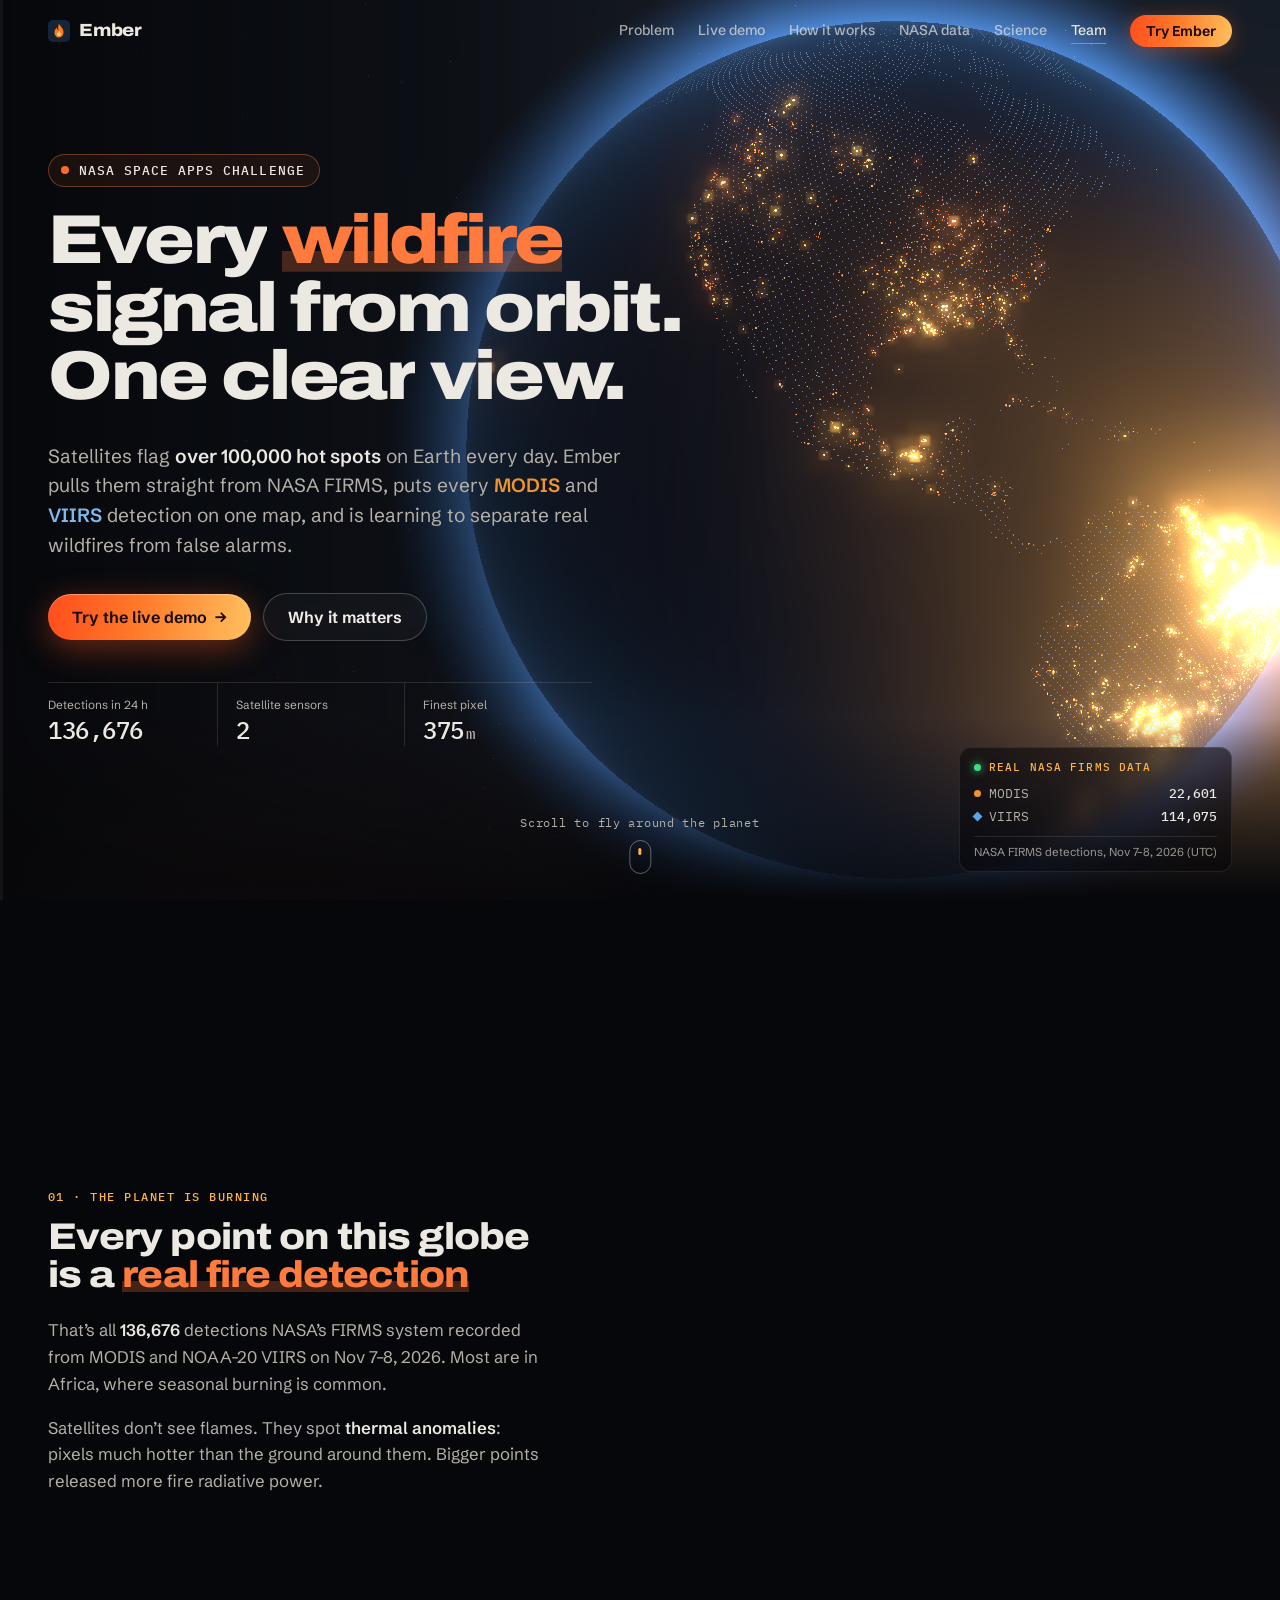
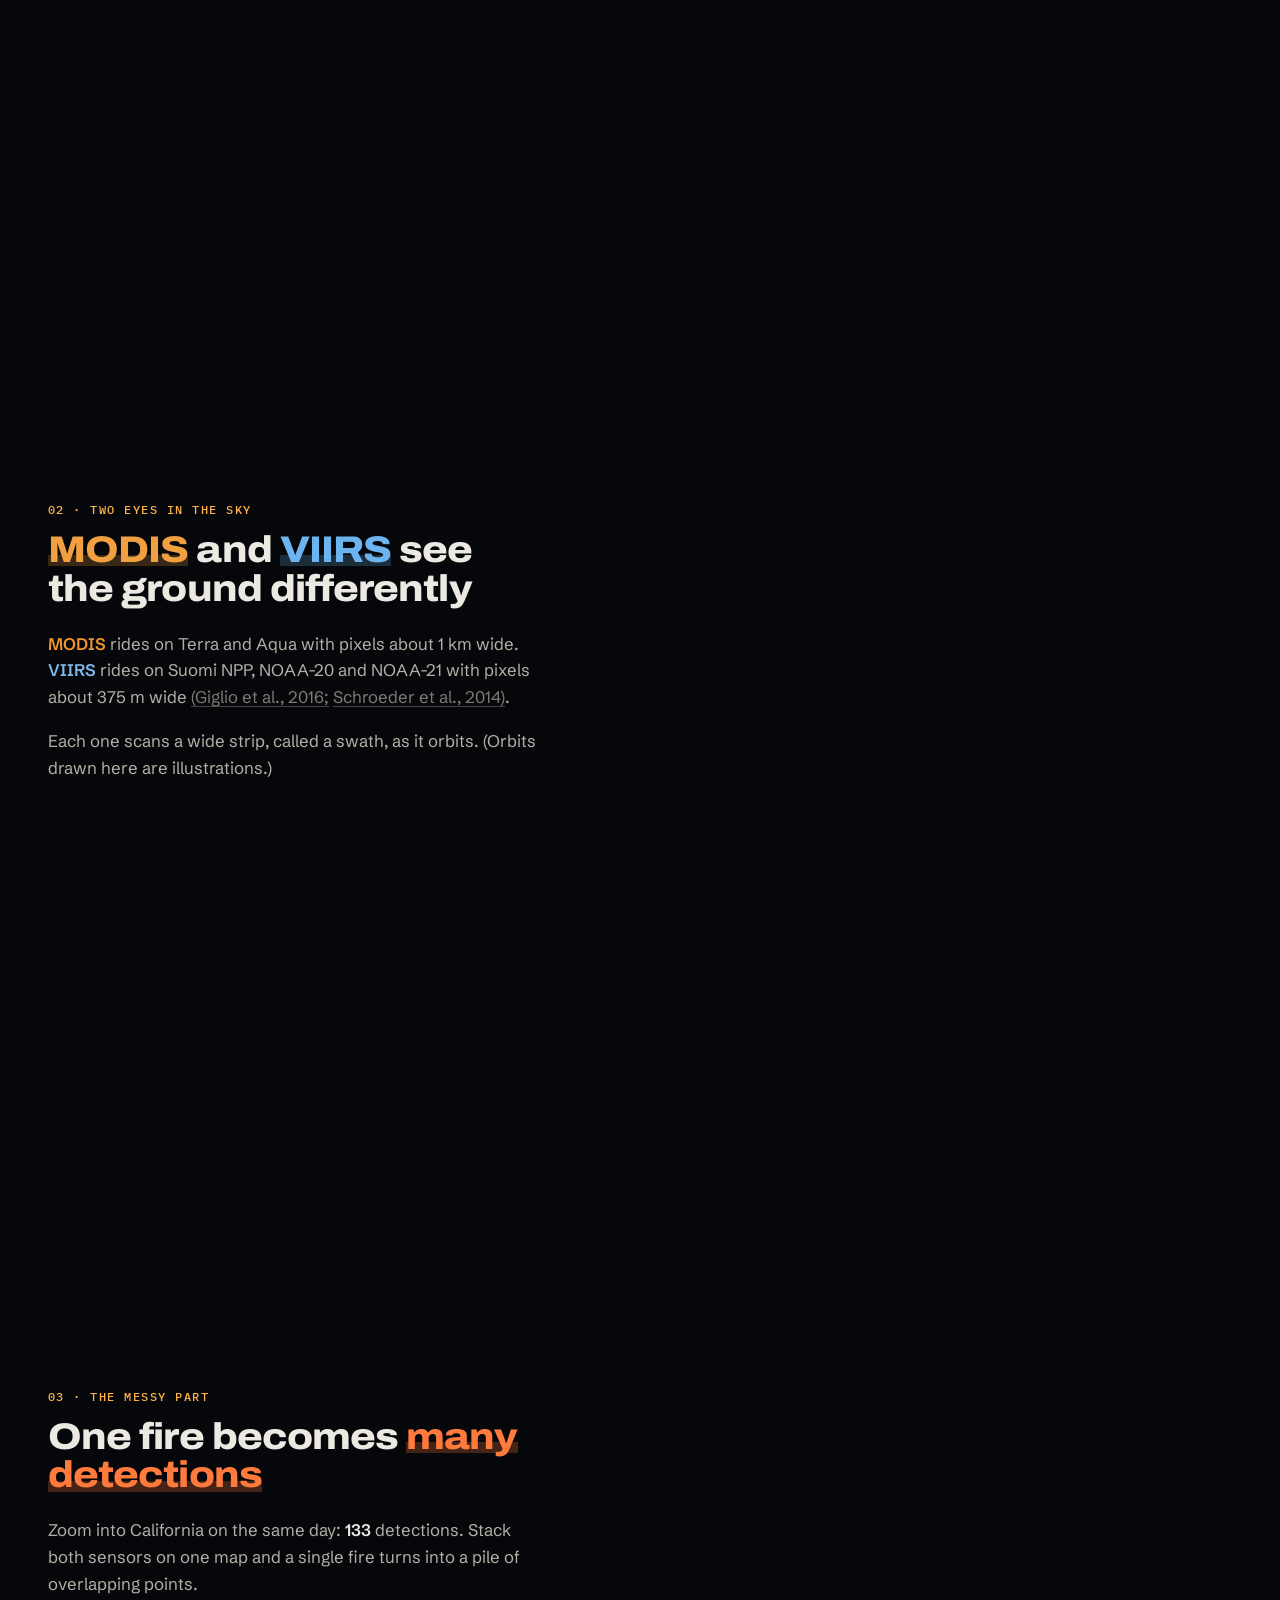
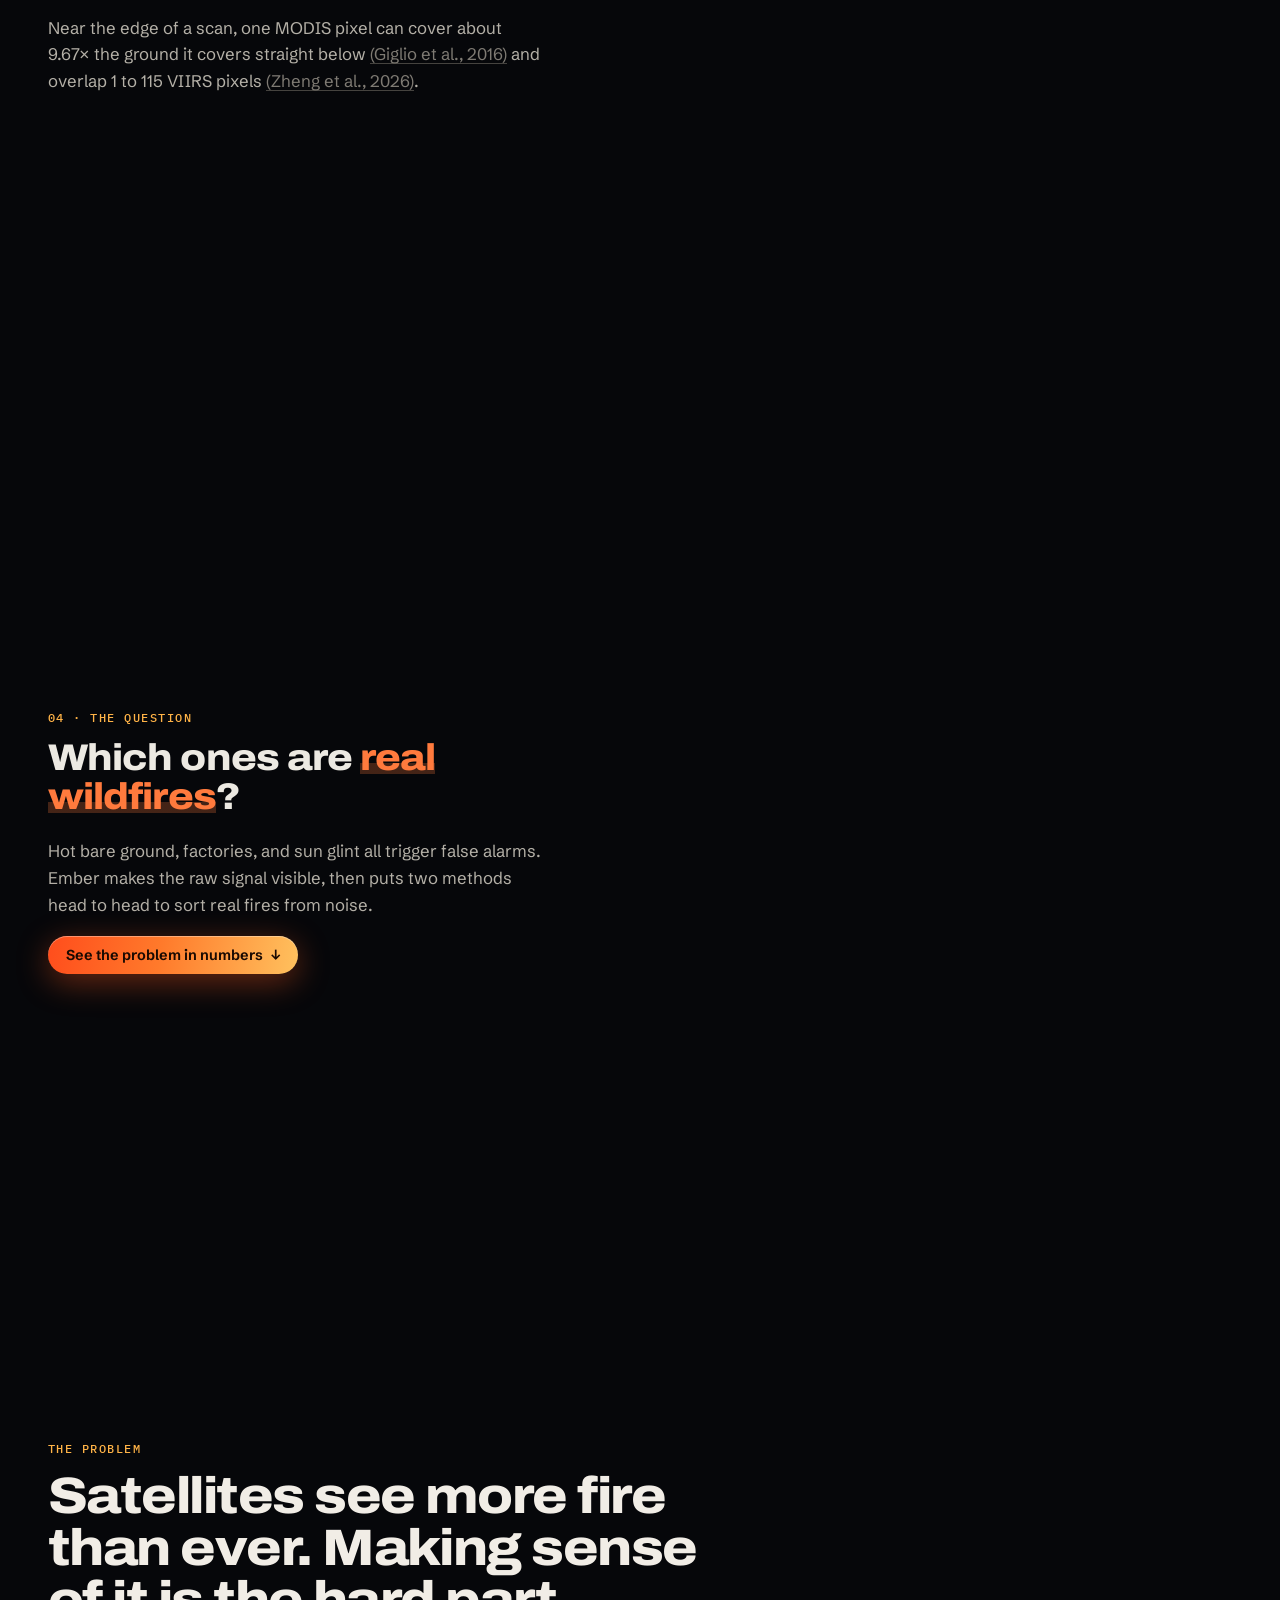
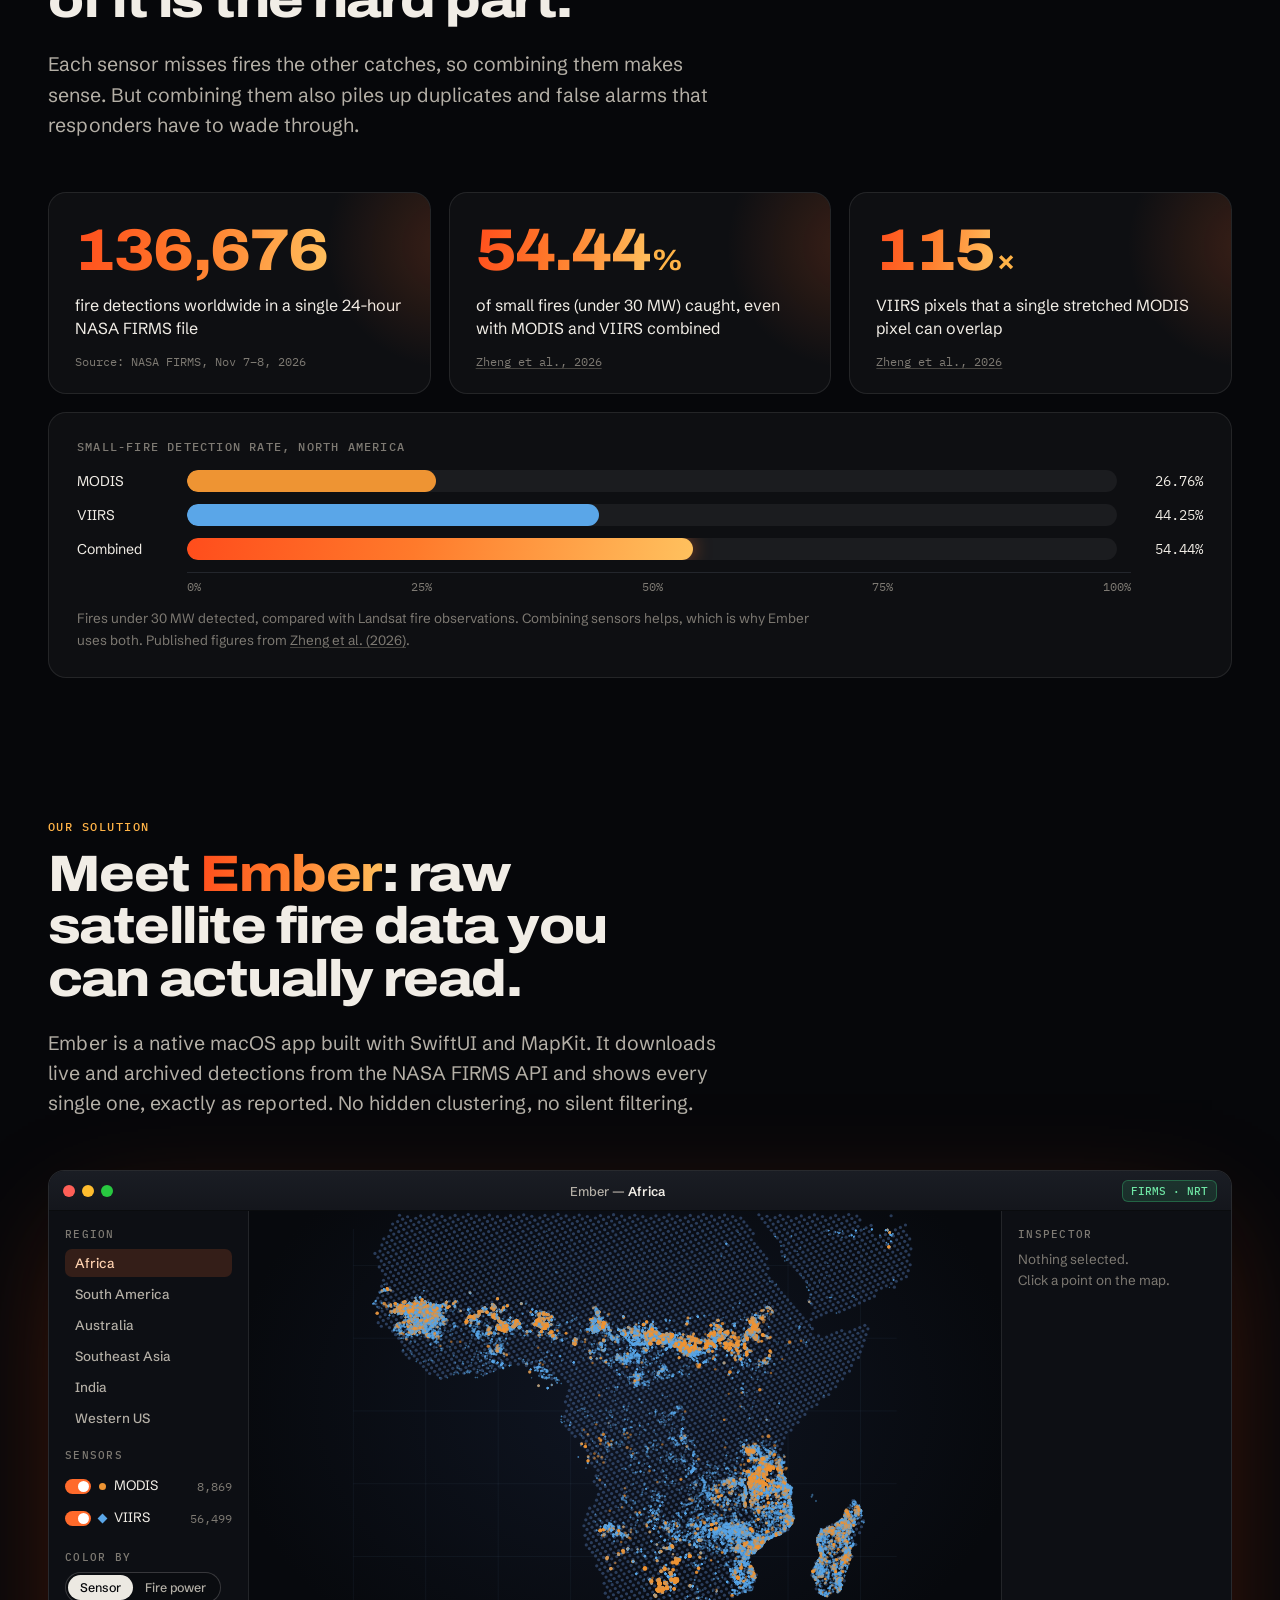
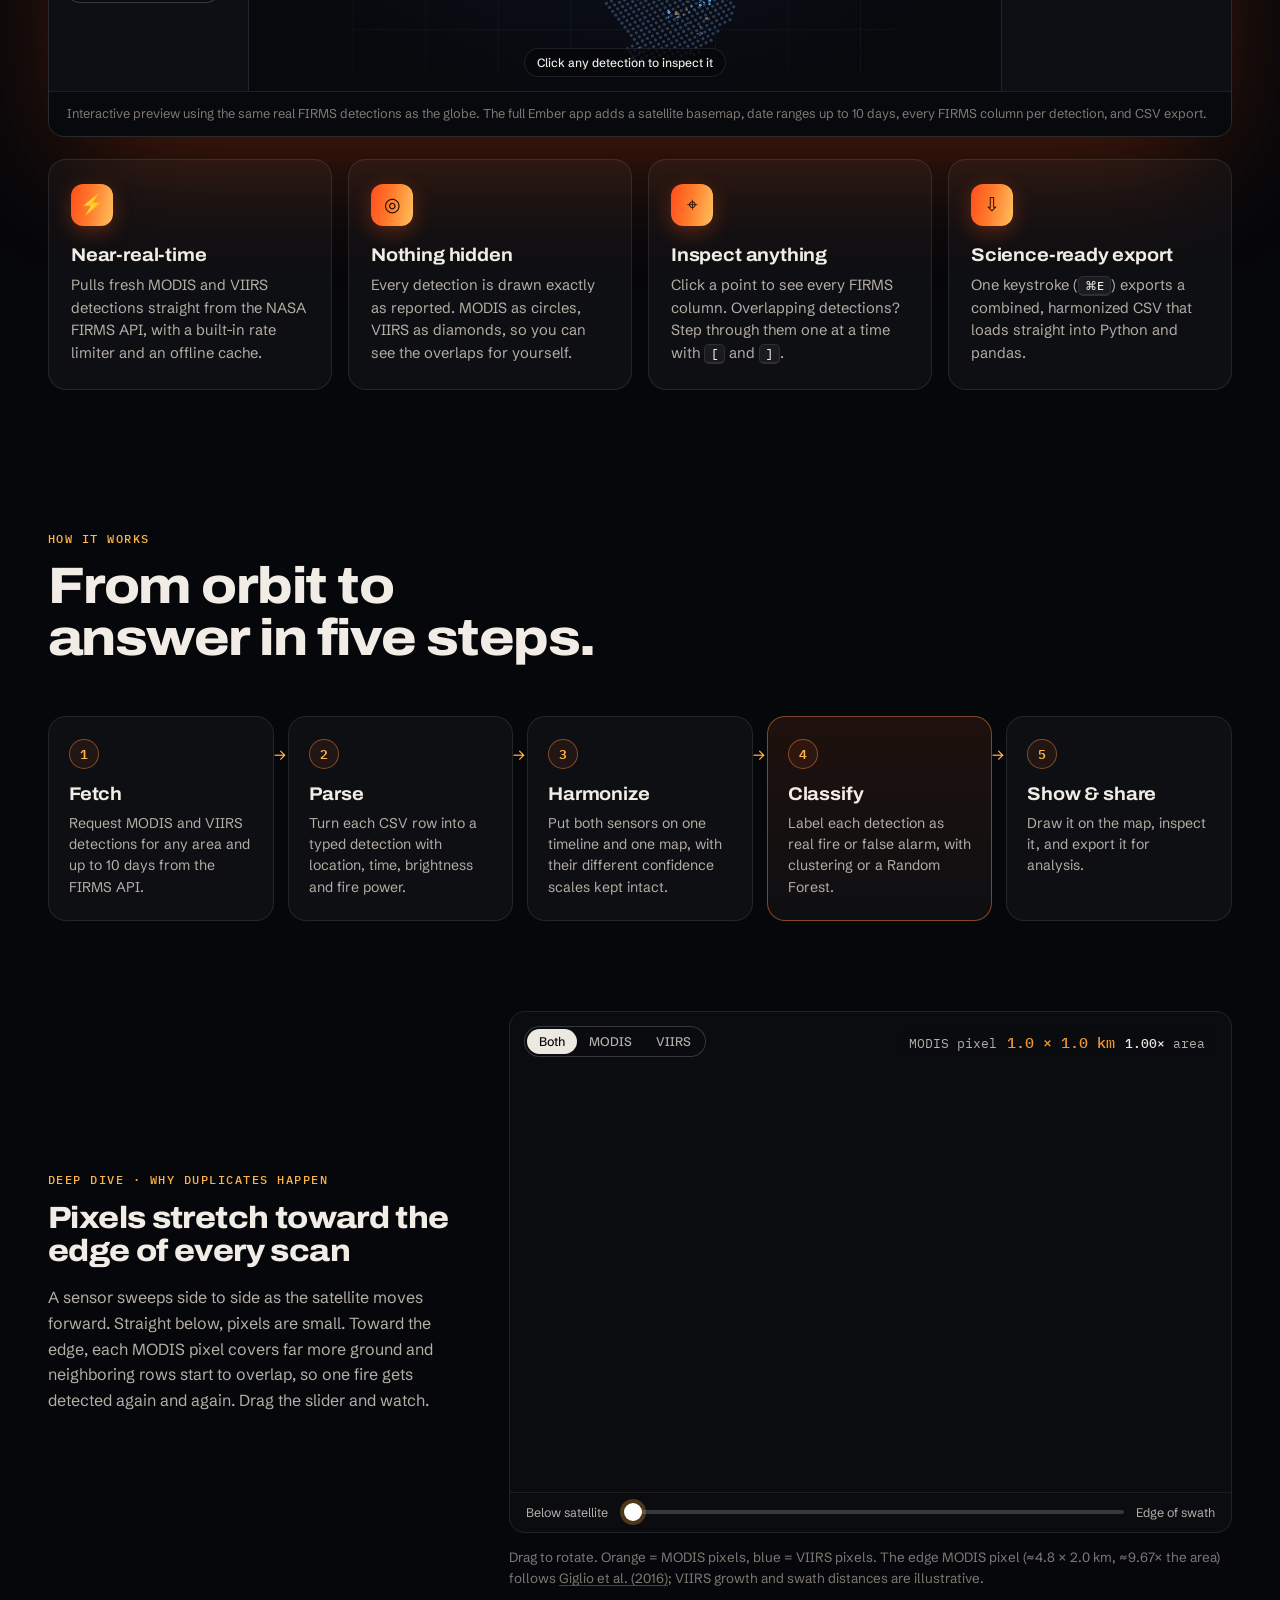
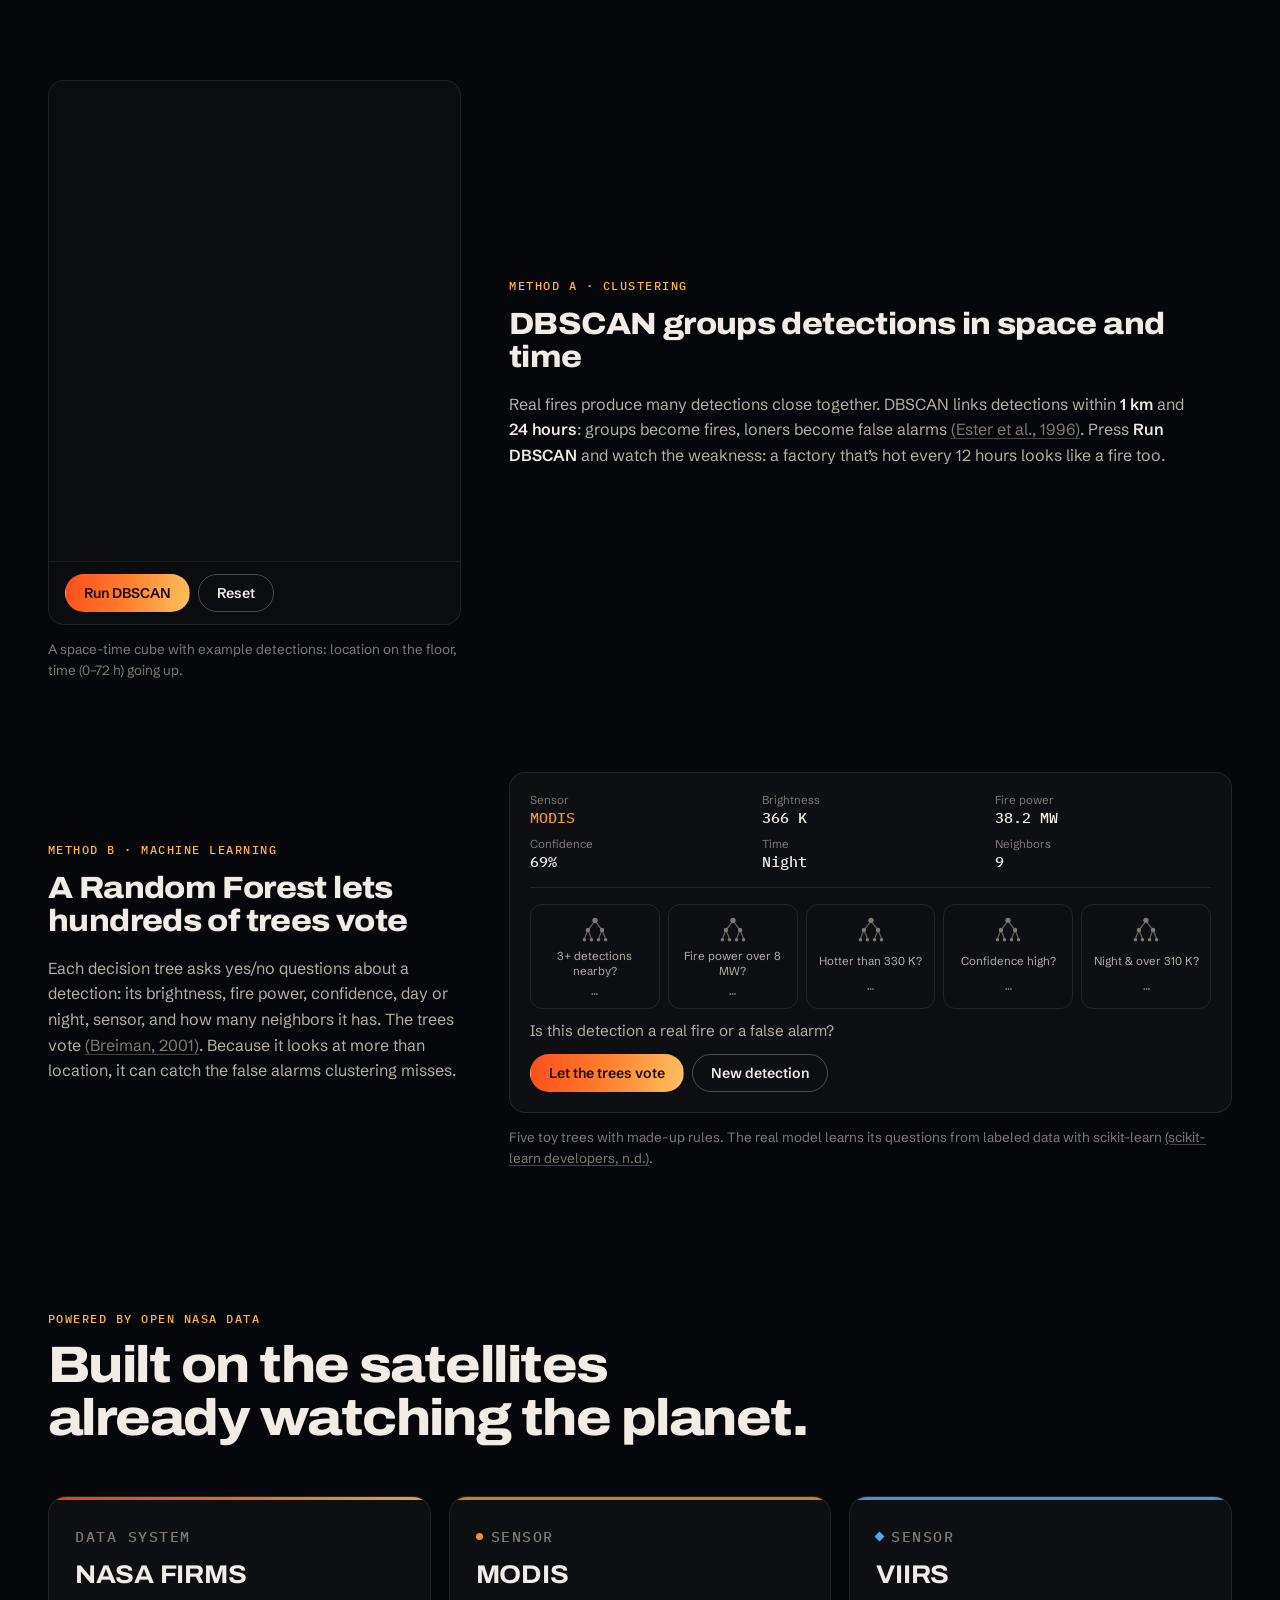
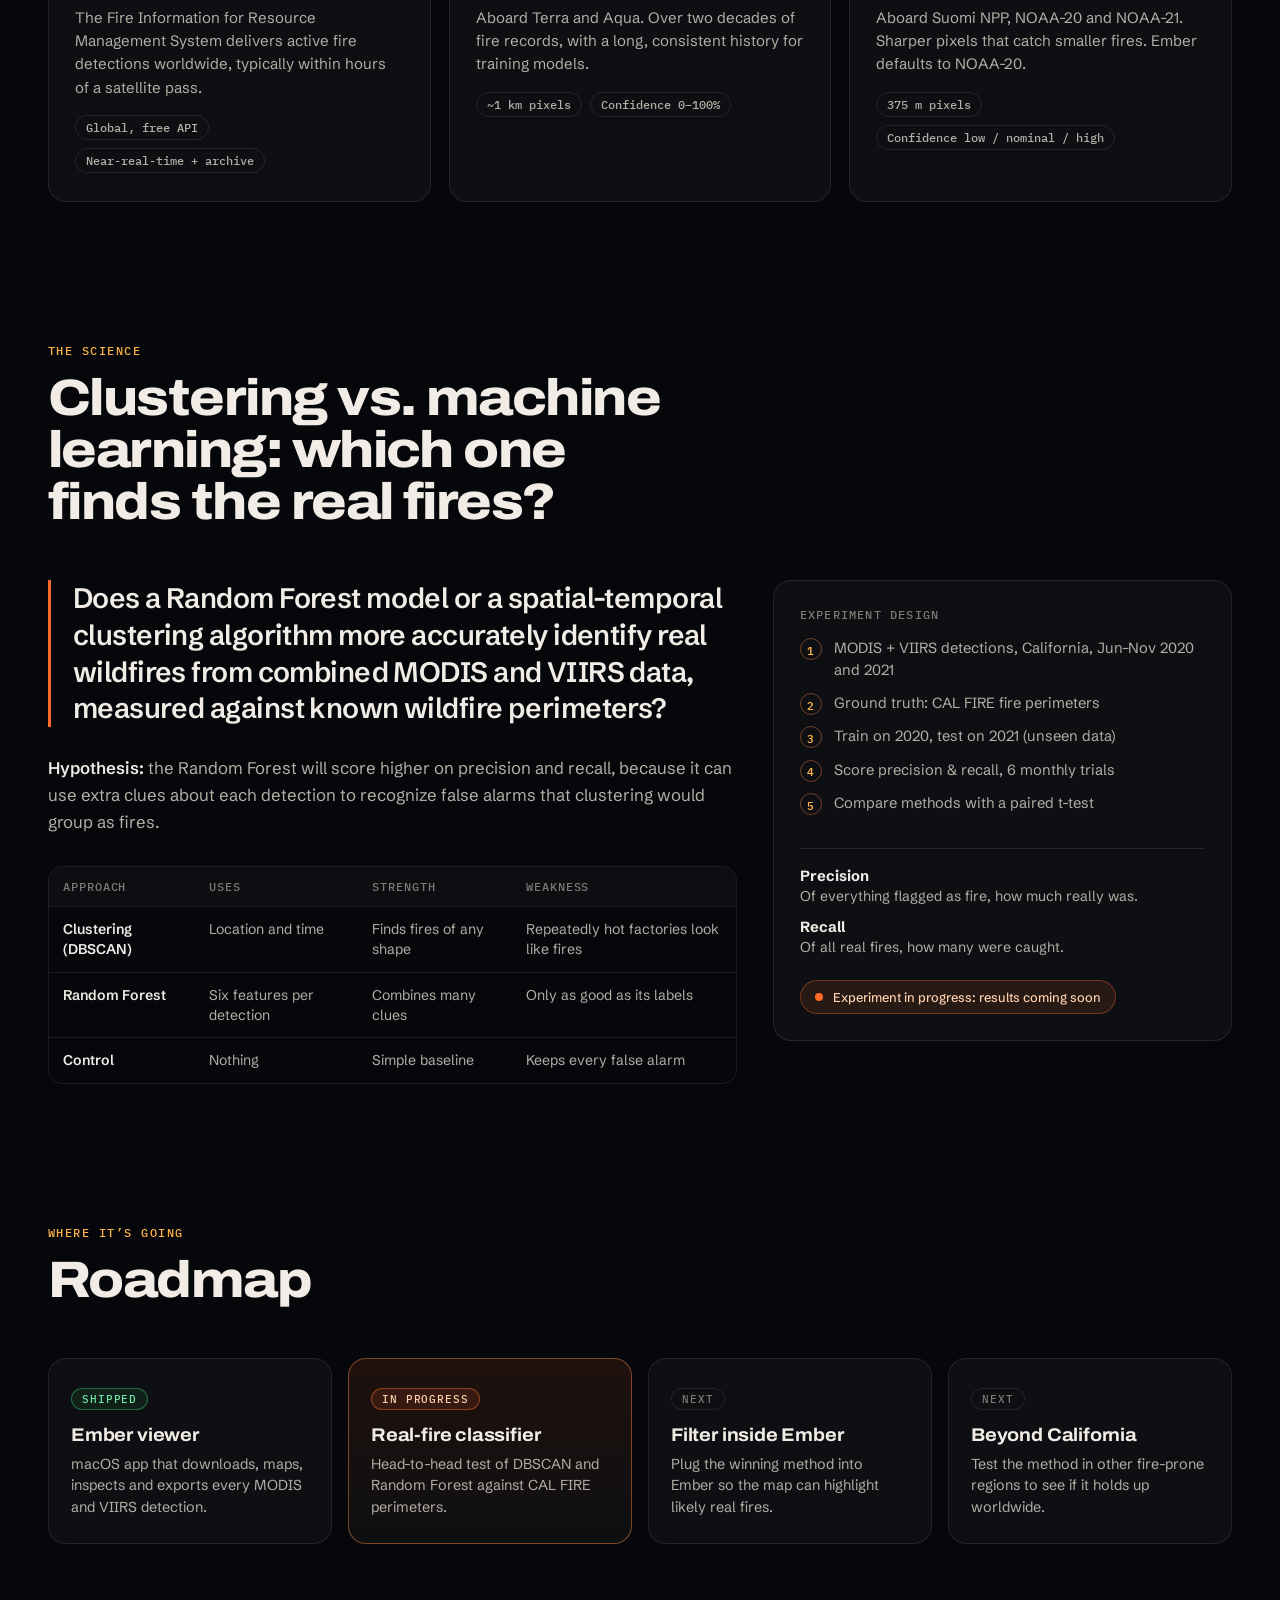
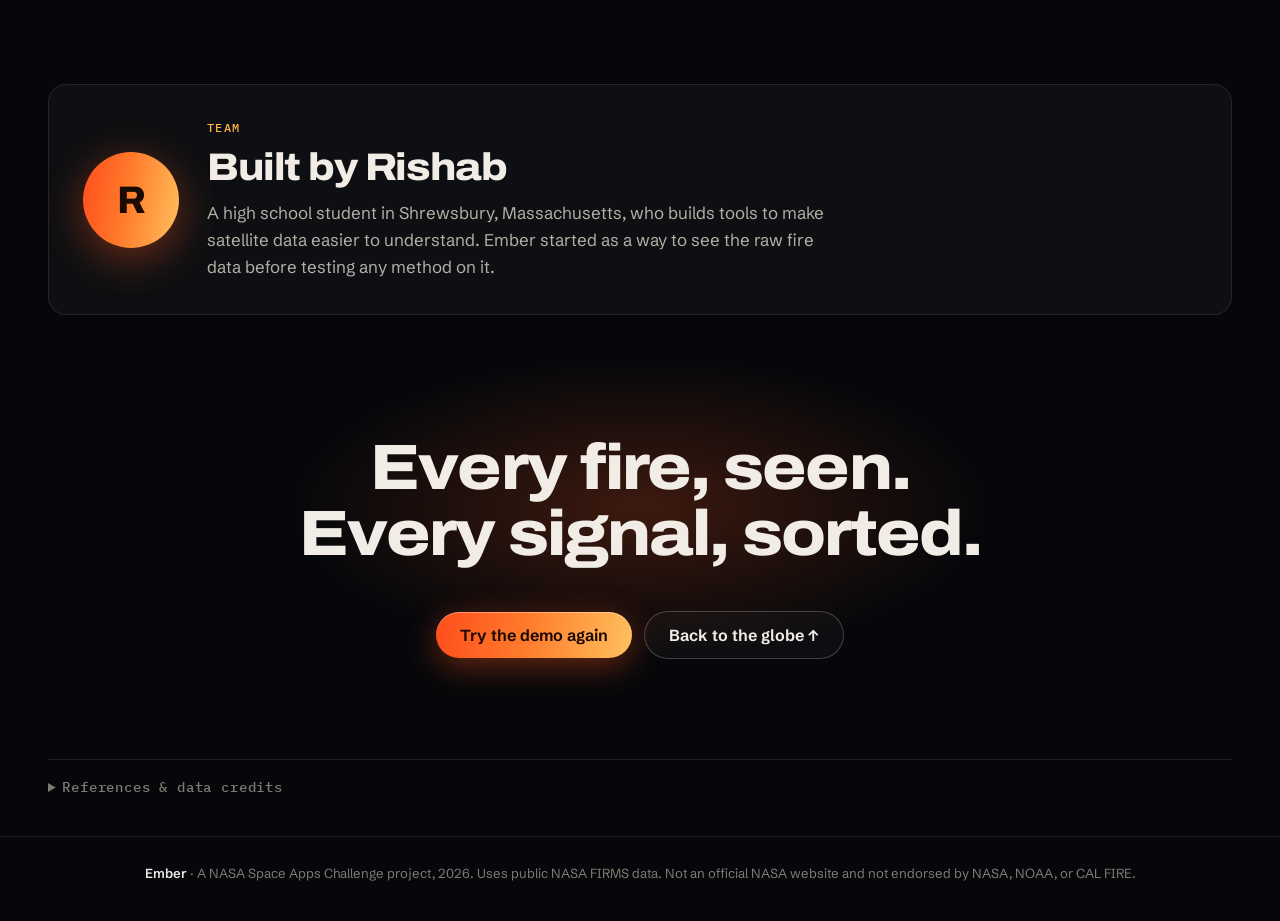
==== website/index.html @ e44d128f "Redesign website landing page for NASA Space Apps demo Turn the science-fair article into a product-" ====
<!DOCTYPE html>
<html lang="en">
<head>
  <meta charset="utf-8">
  <meta name="viewport" content="width=device-width, initial-scale=1, viewport-fit=cover">
  <title>Ember: Every wildfire signal from orbit, in one view</title>
  <meta name="description" content="Ember turns near-real-time NASA FIRMS satellite detections from MODIS and VIIRS into one clear map, and is learning to tell real wildfires from false alarms. A NASA Space Apps Challenge project.">
  <meta property="og:title" content="Ember: Every wildfire signal from orbit, in one view">
  <meta property="og:description" content="136,676 satellite fire detections in a single day. Ember shows them all, and sorts real wildfires from false alarms. Built with NASA FIRMS, MODIS and VIIRS data.">
  <meta name="theme-color" content="#06070a">
  <link rel="icon" href="favicon.svg" type="image/svg+xml">
  <link rel="preconnect" href="https://fonts.googleapis.com">
  <link rel="preconnect" href="https://fonts.gstatic.com" crossorigin>
  <link href="https://fonts.googleapis.com/css2?family=Archivo:wdth,wght@100..125,500..900&family=Schibsted+Grotesk:ital,wght@0,400..900;1,400..700&family=IBM+Plex+Mono:wght@400;500&display=swap" rel="stylesheet">
  <link rel="stylesheet" href="css/style.css">
  <!-- three.js is stored in vendor/ so the site doesn't depend on another server -->
  <script type="importmap">
    { "imports": { "three": "./vendor/three/three.module.min.js", "three/addons/": "./vendor/three/addons/" } }
  </script>
</head>
<body class="loading">

<a class="skip" href="#problem">Skip to content</a>

<div class="loader" id="loader" aria-hidden="true">
  <div class="loader-mark"><span></span></div>
  <p>Downloading 136,676 fires from orbit…</p>
</div>

<!-- ============ NAVIGATION ============ -->
<header class="nav" id="nav">
  <a class="brand" href="#top"><img src="favicon.svg" alt="" width="22" height="22">Ember</a>
  <button class="nav-toggle" aria-expanded="false" aria-controls="nav-links" aria-label="Open menu"><span></span><span></span></button>
  <nav id="nav-links">
    <a href="#problem">Problem</a>
    <a href="#demo">Live demo</a>
    <a href="#how">How it works</a>
    <a href="#data">NASA data</a>
    <a href="#science">Science</a>
    <a href="#team">Team</a>
    <a class="nav-cta" href="#demo">Try Ember</a>
  </nav>
</header>

<main id="top">

<!-- =====================================================
     HERO + STORY: a 3D globe stays pinned while these panels scroll.
     Each .step moves the camera (see js/globe.js).
     ===================================================== -->
<section class="story" id="story">
  <div class="stage">
    <canvas id="globe" aria-hidden="true"></canvas>
    <div class="stage-shade" aria-hidden="true"></div>
    <div class="hud" aria-hidden="true">
      <p class="hud-live"><i></i>Real NASA FIRMS data</p>
      <div class="hud-row"><span><i class="g modis"></i>MODIS</span><b id="hud-modis">22,601</b></div>
      <div class="hud-row"><span><i class="g viirs"></i>VIIRS</span><b id="hud-viirs">114,075</b></div>
      <p class="hud-foot" id="hud-date">24-hour global detections</p>
    </div>
    <div class="progress" aria-hidden="true"><i id="story-progress"></i></div>
    <p class="scroll-cue" id="scroll-cue" aria-hidden="true"><span>Scroll to fly around the planet</span><i></i></p>
  </div>

  <div class="steps-wrap">
    <article class="step step-hero" data-step="0">
      <!-- ✏️ EDIT THIS: add your challenge name / team name / location if you want, e.g. "NASA Space Apps Challenge · Boston" -->
      <p class="eyebrow"><span class="pulse"></span>NASA Space Apps Challenge</p>
      <h1 class="title" id="title">Every <em class="hl hl-fire">wildfire</em> signal from orbit. One clear view.</h1>
      <p class="dek">Satellites flag <b>over 100,000 hot spots</b> on Earth every day. Ember pulls them straight from NASA FIRMS, puts every <span class="t-modis">MODIS</span> and <span class="t-viirs">VIIRS</span> detection on one map, and is learning to separate real wildfires from false alarms.</p>
      <div class="cta-row">
        <a class="btn-cta" href="#demo">Try the live demo <span aria-hidden="true">→</span></a>
        <a class="btn-ghost" href="#problem">Why it matters</a>
      </div>
      <dl class="hero-stats">
        <div><dt>Detections in 24 h</dt><dd><span id="hero-total">136,676</span></dd></div>
        <div><dt>Satellite sensors</dt><dd>2</dd></div>
        <div><dt>Finest pixel</dt><dd>375<small>&thinsp;m</small></dd></div>
      </dl>
    </article>

    <article class="step" data-step="1">
      <p class="kicker">01 · The planet is burning</p>
      <h2>Every point on this globe is a <em class="hl hl-fire">real fire detection</em></h2>
      <p>That’s all <b id="s1-total">136,676</b> detections NASA’s FIRMS system recorded from MODIS and NOAA-20 VIIRS on <span id="s1-dates">Nov 7–8, 2026</span>. Most are in Africa, where seasonal burning is common.</p>
      <p>Satellites don’t see flames. They spot <b>thermal anomalies</b>: pixels much hotter than the ground around them. Bigger points released more fire radiative power.</p>
    </article>

    <article class="step" data-step="2">
      <p class="kicker">02 · Two eyes in the sky</p>
      <h2><em class="hl hl-modis">MODIS</em> and <em class="hl hl-viirs">VIIRS</em> see the ground differently</h2>
      <p><span class="t-modis">MODIS</span> rides on Terra and Aqua with pixels about 1&nbsp;km wide. <span class="t-viirs">VIIRS</span> rides on Suomi NPP, NOAA-20 and NOAA-21 with pixels about 375&nbsp;m wide <a class="cite" href="#ref-giglio">(Giglio et al., 2016;</a> <a class="cite" href="#ref-schroeder">Schroeder et al., 2014)</a>.</p>
      <p>Each one scans a wide strip, called a swath, as it orbits. (Orbits drawn here are illustrations.)</p>
    </article>

    <article class="step" data-step="3">
      <p class="kicker">03 · The messy part</p>
      <h2>One fire becomes <em class="hl hl-fire">many detections</em></h2>
      <p>Zoom into California on the same day: <b id="s3-ca">133</b> detections. Stack both sensors on one map and a single fire turns into a pile of overlapping points.</p>
      <p>Near the edge of a scan, one MODIS pixel can cover about 9.67× the ground it covers straight below <a class="cite" href="#ref-giglio">(Giglio et al., 2016)</a> and overlap 1 to 115 VIIRS pixels <a class="cite" href="#ref-zheng">(Zheng et al., 2026)</a>.</p>
    </article>

    <article class="step" data-step="4">
      <p class="kicker">04 · The question</p>
      <h2>Which ones are <em class="hl hl-fire">real wildfires</em>?</h2>
      <p>Hot bare ground, factories, and sun glint all trigger false alarms. Ember makes the raw signal visible, then puts two methods head to head to sort real fires from noise.</p>
      <p><a class="btn-cta btn-sm" href="#problem">See the problem in numbers <span aria-hidden="true">↓</span></a></p>
    </article>
  </div>
</section>

<!-- ============ PROBLEM ============ -->
<section class="block" id="problem">
  <div class="block-head">
    <p class="kicker">The problem</p>
    <h2>Satellites see more fire than ever. Making sense of it is the hard part.</h2>
    <p class="lead">Each sensor misses fires the other catches, so combining them makes sense. But combining them also piles up duplicates and false alarms that responders have to wade through.</p>
  </div>

  <div class="stat-grid">
    <article class="stat-card reveal">
      <p class="stat-num"><span data-count="136676">0</span></p>
      <p class="stat-label">fire detections worldwide in a single 24-hour NASA FIRMS file</p>
      <p class="stat-src">Source: NASA FIRMS, Nov 7–8, 2026</p>
    </article>
    <article class="stat-card reveal">
      <p class="stat-num"><span data-count="54.44">0</span><small>%</small></p>
      <p class="stat-label">of small fires (under 30 MW) caught, even with MODIS and VIIRS combined</p>
      <p class="stat-src"><a class="cite" href="#ref-zheng">Zheng et al., 2026</a></p>
    </article>
    <article class="stat-card reveal">
      <p class="stat-num"><span data-count="115">0</span><small>×</small></p>
      <p class="stat-label">VIIRS pixels that a single stretched MODIS pixel can overlap</p>
      <p class="stat-src"><a class="cite" href="#ref-zheng">Zheng et al., 2026</a></p>
    </article>
  </div>

  <figure class="fig fig-bars card reveal" aria-labelledby="fig1">
    <p class="card-title">Small-fire detection rate, North America</p>
    <div class="bars">
      <div class="bar" style="--v:26.76"><span class="bar-label">MODIS</span><span class="bar-track"><span class="bar-fill modis"></span></span><span class="bar-val">26.76%</span></div>
      <div class="bar" style="--v:44.25"><span class="bar-label">VIIRS</span><span class="bar-track"><span class="bar-fill viirs"></span></span><span class="bar-val">44.25%</span></div>
      <div class="bar" style="--v:54.44"><span class="bar-label">Combined</span><span class="bar-track"><span class="bar-fill both"></span></span><span class="bar-val">54.44%</span></div>
      <div class="bar-axis"><span>0%</span><span>25%</span><span>50%</span><span>75%</span><span>100%</span></div>
    </div>
    <figcaption id="fig1">Fires under 30 MW detected, compared with Landsat fire observations. Combining sensors helps, which is why Ember uses both. Published figures from <a class="cite" href="#ref-zheng">Zheng et al. (2026)</a>.</figcaption>
  </figure>
</section>

<!-- ============ SOLUTION + LIVE DEMO ============ -->
<section class="block" id="demo">
  <div class="block-head">
    <p class="kicker">Our solution</p>
    <h2>Meet <span class="grad">Ember</span>: raw satellite fire data you can actually read.</h2>
    <p class="lead">Ember is a native macOS app built with SwiftUI and MapKit. It downloads live and archived detections from the NASA FIRMS API and shows every single one, exactly as reported. No hidden clustering, no silent filtering.</p>
  </div>

  <!-- Interactive preview: real detections from data/fires.bin, drawn by js/appmock.js -->
  <figure class="app-window reveal" id="app-demo">
    <div class="app-chrome" aria-hidden="true">
      <span class="dots"><i></i><i></i><i></i></span>
      <span class="app-title">Ember — <b id="app-region-name">Africa</b></span>
      <span class="app-chip">FIRMS · NRT</span>
    </div>
    <div class="app-body">
      <aside class="app-side">
        <p class="app-label">Region</p>
        <div class="app-regions" id="app-regions" role="group" aria-label="Choose a region"></div>
        <p class="app-label">Sensors</p>
        <label class="app-toggle"><input type="checkbox" id="app-modis" checked><span class="sw"></span><i class="g modis"></i>MODIS <b id="app-n-modis">–</b></label>
        <label class="app-toggle"><input type="checkbox" id="app-viirs" checked><span class="sw"></span><i class="g viirs"></i>VIIRS <b id="app-n-viirs">–</b></label>
        <p class="app-label">Color by</p>
        <div class="seg seg-app" role="group" aria-label="Color detections by">
          <button data-color="sensor" class="on">Sensor</button><button data-color="heat">Fire power</button>
        </div>
      </aside>
      <div class="app-map">
        <canvas id="app-canvas" aria-label="Map of real NASA FIRMS fire detections in the selected region. Click a detection to inspect it."></canvas>
        <div class="app-hint" id="app-hint">Click any detection to inspect it</div>
      </div>
      <aside class="app-inspector" id="app-inspector" aria-live="polite">
        <p class="app-label">Inspector</p>
        <div id="app-inspect-body"><p class="app-empty">Nothing selected.<br>Click a point on the map.</p></div>
      </aside>
    </div>
    <figcaption>Interactive preview using the same real FIRMS detections as the globe. The full Ember app adds a satellite basemap, date ranges up to 10 days, every FIRMS column per detection, and CSV export.</figcaption>
  </figure>

  <div class="feature-grid">
    <article class="feature reveal">
      <span class="f-icon" aria-hidden="true">⚡</span>
      <h3>Near-real-time</h3>
      <p>Pulls fresh MODIS and VIIRS detections straight from the NASA FIRMS API, with a built-in rate limiter and an offline cache.</p>
    </article>
    <article class="feature reveal">
      <span class="f-icon" aria-hidden="true">◎</span>
      <h3>Nothing hidden</h3>
      <p>Every detection is drawn exactly as reported. MODIS as circles, VIIRS as diamonds, so you can see the overlaps for yourself.</p>
    </article>
    <article class="feature reveal">
      <span class="f-icon" aria-hidden="true">⌖</span>
      <h3>Inspect anything</h3>
      <p>Click a point to see every FIRMS column. Overlapping detections? Step through them one at a time with <kbd>[</kbd> and <kbd>]</kbd>.</p>
    </article>
    <article class="feature reveal">
      <span class="f-icon" aria-hidden="true">⇩</span>
      <h3>Science-ready export</h3>
      <p>One keystroke (<kbd>⌘E</kbd>) exports a combined, harmonized CSV that loads straight into Python and pandas.</p>
    </article>
  </div>
</section>

<!-- ============ HOW IT WORKS ============ -->
<section class="block" id="how">
  <div class="block-head">
    <p class="kicker">How it works</p>
    <h2>From orbit to answer in five steps.</h2>
  </div>

  <ol class="pipeline">
    <li class="reveal"><span class="p-num">1</span><h3>Fetch</h3><p>Request MODIS and VIIRS detections for any area and up to 10 days from the FIRMS API.</p></li>
    <li class="reveal"><span class="p-num">2</span><h3>Parse</h3><p>Turn each CSV row into a typed detection with location, time, brightness and fire power.</p></li>
    <li class="reveal"><span class="p-num">3</span><h3>Harmonize</h3><p>Put both sensors on one timeline and one map, with their different confidence scales kept intact.</p></li>
    <li class="reveal"><span class="p-num">4</span><h3>Classify</h3><p>Label each detection as real fire or false alarm, with clustering or a Random Forest.</p></li>
    <li class="reveal"><span class="p-num">5</span><h3>Show &amp; share</h3><p>Draw it on the map, inspect it, and export it for analysis.</p></li>
  </ol>

  <!-- Deep dive 1: pixel geometry (3D) -->
  <div class="dive">
    <div class="dive-text">
      <p class="kicker">Deep dive · Why duplicates happen</p>
      <h3>Pixels stretch toward the edge of every scan</h3>
      <p>A sensor sweeps side to side as the satellite moves forward. Straight below, pixels are small. Toward the edge, each MODIS pixel covers far more ground and neighboring rows start to overlap, so one fire gets detected again and again. Drag the slider and watch.</p>
    </div>
    <figure class="fig" id="scan-viz">
      <div class="plate">
        <canvas id="scan-canvas" aria-label="3D illustration of a satellite scanning the ground. MODIS pixels become much larger toward the edge of the scan, while VIIRS pixels grow much less."></canvas>
        <div class="plate-hud">
          <div class="seg" role="group" aria-label="Which sensor to show">
            <button data-show="both" class="on">Both</button><button data-show="modis">MODIS</button><button data-show="viirs">VIIRS</button>
          </div>
          <div class="readout"><span>MODIS pixel</span> <b id="scan-size">1.0 × 1.0 km</b> <span><b id="scan-area">1.00×</b> area</span></div>
        </div>
        <label class="plate-slider">
          <span>Below satellite</span>
          <input type="range" id="scan-slider" min="0" max="1000" value="0" aria-label="Position across the swath, from directly below the satellite to the edge">
          <span>Edge of swath</span>
        </label>
      </div>
      <figcaption>Drag to rotate. Orange = MODIS pixels, blue = VIIRS pixels. The edge MODIS pixel (≈4.8 × 2.0 km, ≈9.67× the area) follows <a class="cite" href="#ref-giglio">Giglio et al. (2016)</a>; VIIRS growth and swath distances are illustrative.</figcaption>
    </figure>
  </div>

  <!-- Deep dive 2: DBSCAN space-time cube (3D) -->
  <div class="dive dive-flip">
    <div class="dive-text">
      <p class="kicker">Method A · Clustering</p>
      <h3>DBSCAN groups detections in space and time</h3>
      <p>Real fires produce many detections close together. DBSCAN links detections within <b>1&nbsp;km</b> and <b>24&nbsp;hours</b>: groups become fires, loners become false alarms <a class="cite" href="#ref-ester">(Ester et al., 1996)</a>. Press <b>Run DBSCAN</b> and watch the weakness: a factory that’s hot every 12 hours looks like a fire too.</p>
    </div>
    <figure class="fig" id="cube-viz">
      <div class="plate">
        <canvas id="cube-canvas" aria-label="3D space-time cube. The flat directions are space and the vertical direction is time. Clustering groups nearby detections into fires and marks lone detections as false alarms."></canvas>
        <div class="cube-labels" id="cube-labels" aria-hidden="true"></div>
        <div class="plate-bar">
          <button class="btn" id="cube-run">Run DBSCAN</button>
          <button class="btn btn-quiet" id="cube-reset">Reset</button>
        </div>
      </div>
      <figcaption>A space-time cube with example detections: location on the floor, time (0–72 h) going up.</figcaption>
    </figure>
  </div>

  <!-- Deep dive 3: Random Forest -->
  <div class="dive">
    <div class="dive-text">
      <p class="kicker">Method B · Machine learning</p>
      <h3>A Random Forest lets hundreds of trees vote</h3>
      <p>Each decision tree asks yes/no questions about a detection: its brightness, fire power, confidence, day or night, sensor, and how many neighbors it has. The trees vote <a class="cite" href="#ref-breiman">(Breiman, 2001)</a>. Because it looks at more than location, it can catch the false alarms clustering misses.</p>
    </div>
    <figure class="fig rf" id="rf">
      <div class="rf-box">
        <dl class="rf-card" id="rf-card" aria-live="polite"></dl>
        <div class="rf-trees" id="rf-trees"></div>
        <p class="rf-verdict" id="rf-verdict"></p>
        <div class="rf-actions">
          <button class="btn" id="rf-run">Let the trees vote</button>
          <button class="btn btn-quiet" id="rf-new">New detection</button>
        </div>
      </div>
      <figcaption>Five toy trees with made-up rules. The real model learns its questions from labeled data with scikit-learn <a class="cite" href="#ref-sklearn">(scikit-learn developers, n.d.)</a>.</figcaption>
    </figure>
  </div>
</section>

<!-- ============ NASA DATA ============ -->
<section class="block" id="data">
  <div class="block-head">
    <p class="kicker">Powered by open NASA data</p>
    <h2>Built on the satellites already watching the planet.</h2>
  </div>
  <div class="data-grid">
    <article class="data-card reveal">
      <p class="data-tag">Data system</p>
      <h3>NASA FIRMS</h3>
      <p>The Fire Information for Resource Management System delivers active fire detections worldwide, typically within hours of a satellite pass.</p>
      <ul class="data-facts"><li>Global, free API</li><li>Near-real-time + archive</li></ul>
    </article>
    <article class="data-card reveal" style="--c: var(--modis)">
      <p class="data-tag"><i class="g modis"></i>Sensor</p>
      <h3>MODIS</h3>
      <p>Aboard Terra and Aqua. Over two decades of fire records, with a long, consistent history for training models.</p>
      <ul class="data-facts"><li>~1 km pixels</li><li>Confidence 0–100%</li></ul>
    </article>
    <article class="data-card reveal" style="--c: var(--viirs)">
      <p class="data-tag"><i class="g viirs"></i>Sensor</p>
      <h3>VIIRS</h3>
      <p>Aboard Suomi NPP, NOAA-20 and NOAA-21. Sharper pixels that catch smaller fires. Ember defaults to NOAA-20.</p>
      <ul class="data-facts"><li>375 m pixels</li><li>Confidence low / nominal / high</li></ul>
    </article>
  </div>
</section>

<!-- ============ SCIENCE ============ -->
<section class="block" id="science">
  <div class="block-head">
    <p class="kicker">The science</p>
    <h2>Clustering vs. machine learning: which one finds the real fires?</h2>
  </div>

  <div class="science-grid">
    <div class="sci-main">
      <blockquote class="rq">Does a Random Forest model or a spatial-temporal clustering algorithm more accurately identify real wildfires from combined MODIS and VIIRS data, measured against known wildfire perimeters?</blockquote>
      <p class="sci-hyp"><b>Hypothesis:</b> the Random Forest will score higher on precision and recall, because it can use extra clues about each detection to recognize false alarms that clustering would group as fires.</p>

      <div class="table-wrap">
        <table>
          <thead><tr><th>Approach</th><th>Uses</th><th>Strength</th><th>Weakness</th></tr></thead>
          <tbody>
            <tr><td><b>Clustering (DBSCAN)</b></td><td>Location and time</td><td>Finds fires of any shape</td><td>Repeatedly hot factories look like fires</td></tr>
            <tr><td><b>Random Forest</b></td><td>Six features per detection</td><td>Combines many clues</td><td>Only as good as its labels</td></tr>
            <tr><td><b>Control</b></td><td>Nothing</td><td>Simple baseline</td><td>Keeps every false alarm</td></tr>
          </tbody>
        </table>
      </div>
    </div>

    <aside class="sci-side">
      <p class="card-title">Experiment design</p>
      <ol class="mini-steps">
        <li>MODIS + VIIRS detections, California, Jun–Nov 2020 and 2021</li>
        <li>Ground truth: CAL FIRE fire perimeters</li>
        <li>Train on 2020, test on 2021 (unseen data)</li>
        <li>Score precision &amp; recall, 6 monthly trials</li>
        <li>Compare methods with a paired t-test</li>
      </ol>
      <dl class="metric-defs">
        <div><dt>Precision</dt><dd>Of everything flagged as fire, how much really was.</dd></div>
        <div><dt>Recall</dt><dd>Of all real fires, how many were caught.</dd></div>
      </dl>
      <!-- ✏️ ADD YOUR RESULTS HERE LATER: replace the status line below with your numbers or a chart image -->
      <p class="status-pill"><span class="pulse"></span>Experiment in progress: results coming soon</p>
    </aside>
  </div>
</section>

<!-- ============ ROADMAP ============ -->
<section class="block" id="roadmap">
  <div class="block-head">
    <p class="kicker">Where it’s going</p>
    <h2>Roadmap</h2>
  </div>
  <!-- ✏️ EDIT THIS: change the "Next" items to match your real plans -->
  <ol class="roadmap">
    <li class="done reveal"><span class="rm-tag">Shipped</span><h3>Ember viewer</h3><p>macOS app that downloads, maps, inspects and exports every MODIS and VIIRS detection.</p></li>
    <li class="now reveal"><span class="rm-tag">In progress</span><h3>Real-fire classifier</h3><p>Head-to-head test of DBSCAN and Random Forest against CAL FIRE perimeters.</p></li>
    <li class="next reveal"><span class="rm-tag">Next</span><h3>Filter inside Ember</h3><p>Plug the winning method into Ember so the map can highlight likely real fires.</p></li>
    <li class="next reveal"><span class="rm-tag">Next</span><h3>Beyond California</h3><p>Test the method in other fire-prone regions to see if it holds up worldwide.</p></li>
  </ol>
</section>

<!-- ============ TEAM ============ -->
<section class="block" id="team">
  <div class="team-card reveal">
    <div class="avatar" aria-hidden="true">R</div>
    <div>
      <p class="kicker">Team</p>
      <!-- ✏️ EDIT THIS: add teammates, a team name, or a line about yourself -->
      <h2>Built by Rishab</h2>
      <p>A high school student in Shrewsbury, Massachusetts, who builds tools to make satellite data easier to understand. Ember started as a way to see the raw fire data before testing any method on it.</p>
    </div>
  </div>

  <div class="final-cta reveal">
    <h2>Every fire, seen. Every signal, sorted.</h2>
    <div class="cta-row">
      <a class="btn-cta" href="#demo">Try the demo again</a>
      <a class="btn-ghost" href="#top">Back to the globe ↑</a>
    </div>
  </div>
</section>

<!-- ============ REFERENCES ============ -->
<section class="block block-refs" id="references">
  <details>
    <summary>References &amp; data credits</summary>
    <ol class="refs">
      <li id="ref-breiman">Breiman, L. (2001). Random forests. <i>Machine Learning, 45</i>(1), 5–32.</li>
      <li id="ref-briones">Briones-Herrera, C. I., et al. (2020). Near real-time automated early mapping of the perimeter of large forest fires from the aggregation of VIIRS and MODIS active fires in Mexico. <i>Remote Sensing, 12</i>(12), 2061.</li>
      <li id="ref-ester">Ester, M., Kriegel, H.-P., Sander, J., &amp; Xu, X. (1996). A density-based algorithm for discovering clusters in large spatial databases with noise. <i>KDD-96</i>, 226–231.</li>
      <li id="ref-giglio">Giglio, L., Schroeder, W., &amp; Justice, C. O. (2016). The collection 6 MODIS active fire detection algorithm and fire products. <i>Remote Sensing of Environment, 178</i>, 31–41.</li>
      <li id="ref-kang">Kang, Y., Sung, T., &amp; Im, J. (2023). Toward an adaptable deep-learning model for satellite-based wildfire monitoring with consideration of environmental conditions. <i>Remote Sensing of Environment, 298</i>, 113814.</li>
      <li id="ref-lizundia">Lizundia-Loiola, J., et al. (2020). A spatio-temporal active-fire clustering approach for global burned area mapping at 250 m from MODIS data. <i>Remote Sensing of Environment, 236</i>, 111493.</li>
      <li id="ref-nasa">NASA Earthdata. (n.d.). <i>Active fire data attributes: MODIS and VIIRS</i>.</li>
      <li id="ref-pinto">Pinto, G. S., et al. (2024). Assessment of active fire detection in Serra da Canastra National Park using MODIS and VIIRS sensors. <i>ISPRS Archives, XLVIII-3-2024</i>, 407–412.</li>
      <li id="ref-schroeder">Schroeder, W., Oliva, P., Giglio, L., &amp; Csiszar, I. A. (2014). The new VIIRS 375 m active fire detection data product. <i>Remote Sensing of Environment, 143</i>, 85–96.</li>
      <li id="ref-sklearn">scikit-learn developers. (n.d.). <i>RandomForestClassifier</i>.</li>
      <li id="ref-zheng">Zheng, Y., et al. (2026). Fire radiative power correction and spatiotemporal fusion based on MYD14 and VNP14IMG. <i>Remote Sensing, 18</i>(10), 1650.</li>
    </ol>
    <p class="note">Globe and demo data: NASA FIRMS active fire detections (MODIS Collection 6.1 and NOAA-20 VIIRS, 24-hour global files). Land outlines: Natural Earth (public domain). 3D graphics made with three.js.</p>
  </details>
</section>

</main>

<footer class="footer">
  <p><b>Ember</b> · A NASA Space Apps Challenge project, <span id="year"></span>. Uses public NASA FIRMS data. Not an official NASA website and not endorsed by NASA, NOAA, or CAL FIRE.</p>
</footer>

<script type="module" src="js/main.js"></script>
</body>
</html>
---- website/css/style.css ----
/* =========================================================
   Ember: NASA Space Apps demo site.
   A pinned 3D globe hero, then product-style sections.
   Fonts: Archivo (display), Schibsted Grotesk (text, UI),
   IBM Plex Mono (numbers and data).
   ========================================================= */
:root {
  --ink: #f1ede6;     /* main text */
  --ink-2: #b4afa6;   /* body text */
  --ink-3: #7e7a73;   /* captions, labels */
  --paper: #06070a;   /* page background (matches the globe) */
  --paper-2: #101217;
  --card: rgba(255,255,255,0.035);
  --card-line: rgba(255,255,255,0.09);
  --rule: #23262c;
  --fire: #ff6a2b;
  --fire-2: #ffb347;
  --fire-grad: linear-gradient(100deg, #ff4d1c 0%, #ff7a2b 45%, #ffc15e 100%);
  --night: #06070a;
  --night-text: #ece9e2;
  --night-soft: #b4b0a7;
  --modis: #ee9433;   /* orange: MODIS */
  --viirs: #5aa6e8;   /* blue: VIIRS */
  --accent: #ffb37a;
  --sans: "Schibsted Grotesk", -apple-system, "Helvetica Neue", Arial, sans-serif;
  --display: "Archivo", "Schibsted Grotesk", -apple-system, sans-serif;
  --mono: "IBM Plex Mono", ui-monospace, Menlo, monospace;
  --max: 74rem;
  --gutter: max(22px, calc((100vw - var(--max)) / 2));
  --radius: 18px;
}

*, *::before, *::after { box-sizing: border-box; }
html { scroll-behavior: smooth; -webkit-text-size-adjust: 100%; }
body {
  margin: 0; background: var(--paper); color: var(--ink);
  font: 400 1.06rem/1.6 var(--sans);
  -webkit-font-smoothing: antialiased; text-rendering: optimizeLegibility;
}
img { max-width: 100%; display: block; }
a { color: var(--accent); text-decoration-thickness: 1px; text-underline-offset: 0.18em; }
a:hover { text-decoration-thickness: 2px; }
b { font-weight: 600; }
kbd { font: 500 0.8em var(--mono); padding: 1px 6px; border: 1px solid var(--card-line); border-bottom-width: 2px; border-radius: 5px; background: rgba(255,255,255,0.05); color: var(--ink); }
:focus-visible { outline: 2px solid var(--fire-2); outline-offset: 3px; }
::selection { background: #7a3615; color: #fff; }
.skip { position: absolute; left: -9999px; }
.skip:focus { left: 16px; top: 12px; z-index: 100; background: #fff; color: #000; padding: 8px 12px; font: 500 0.9rem var(--sans); }

/* ---------- Loading ---------- */
.loader { position: fixed; inset: 0; z-index: 90; display: grid; place-content: center; justify-items: center; gap: 18px; background: var(--night); transition: opacity 0.6s, visibility 0.6s; }
.loader p { font: 400 0.82rem var(--mono); color: var(--night-soft); margin: 0; letter-spacing: 0.02em; }
.loader-mark { width: 46px; height: 46px; border-radius: 50%; border: 2px solid rgba(255,255,255,0.08); border-top-color: var(--fire); animation: spin 0.9s linear infinite; position: relative; }
.loader-mark span { position: absolute; inset: 14px; border-radius: 50%; background: var(--fire-grad); box-shadow: 0 0 24px #ff6a2b; }
@keyframes spin { to { transform: rotate(360deg); } }
body:not(.loading) .loader { opacity: 0; visibility: hidden; }

/* ---------- Navigation ---------- */
.nav {
  position: fixed; inset: 0 0 auto; z-index: 50; height: 62px;
  display: flex; align-items: center; justify-content: space-between; gap: 24px;
  padding: 0 var(--gutter);
  color: var(--night-text); transition: background 0.3s, border-color 0.3s;
  border-bottom: 1px solid transparent;
}
.nav.solid { background: rgba(6,7,10,0.78); backdrop-filter: blur(14px) saturate(1.4); -webkit-backdrop-filter: blur(14px) saturate(1.4); border-bottom-color: var(--card-line); }
.brand { display: inline-flex; align-items: center; gap: 9px; font: 800 1.1rem var(--display); font-stretch: 112%; letter-spacing: -0.01em; color: inherit; text-decoration: none; }
#nav-links { display: flex; align-items: center; gap: 24px; }
#nav-links a { font: 500 0.88rem var(--sans); color: inherit; text-decoration: none; opacity: 0.7; padding: 4px 0; border-bottom: 1px solid transparent; transition: opacity 0.2s; }
#nav-links a:hover { opacity: 1; }
#nav-links a.active { opacity: 1; border-bottom-color: var(--fire); }
#nav-links a.nav-cta { opacity: 1; padding: 7px 16px; border-radius: 999px; background: var(--fire-grad); color: #1a0a02; font-weight: 650; border: 0; box-shadow: 0 4px 20px rgba(255,106,43,0.35); }
.nav-toggle { display: none; background: none; border: 0; padding: 10px; cursor: pointer; color: inherit; }
.nav-toggle span { display: block; width: 20px; height: 1.5px; background: currentColor; margin: 5px 0; }

/* ---------- Buttons ---------- */
.cta-row { display: flex; flex-wrap: wrap; gap: 12px; align-items: center; }
.btn-cta, .btn-ghost {
  display: inline-flex; align-items: center; gap: 8px; text-decoration: none; cursor: pointer;
  font: 650 1rem var(--sans); padding: 13px 24px; border-radius: 999px; transition: transform 0.2s, box-shadow 0.2s, background 0.2s;
}
.btn-cta { background: var(--fire-grad); color: #1a0a02; box-shadow: 0 8px 32px rgba(255,90,30,0.4), inset 0 1px 0 rgba(255,255,255,0.35); }
.btn-cta:hover { transform: translateY(-2px); box-shadow: 0 12px 40px rgba(255,90,30,0.55), inset 0 1px 0 rgba(255,255,255,0.35); }
.btn-cta span { transition: transform 0.2s; }
.btn-cta:hover span { transform: translateX(3px); }
.btn-ghost { color: var(--ink); border: 1px solid rgba(255,255,255,0.22); background: rgba(255,255,255,0.03); backdrop-filter: blur(6px); }
.btn-ghost:hover { background: rgba(255,255,255,0.09); }
.btn-sm { font-size: 0.9rem; padding: 10px 18px; }

.btn { font: 600 0.88rem var(--sans); padding: 9px 18px; border-radius: 999px; cursor: pointer; border: 1px solid transparent; background: var(--fire-grad); color: #1a0a02; }
.btn:hover { filter: brightness(1.08); }
.btn-quiet { background: transparent; color: var(--ink); border-color: rgba(255,255,255,0.25); }
.btn-quiet:hover { background: rgba(255,255,255,0.08); filter: none; }

/* ---------- 3D story / hero ---------- */
.story { position: relative; background: var(--night); color: var(--night-text); }
.stage { position: sticky; top: 0; height: 100vh; height: 100svh; overflow: hidden; z-index: 0; }
#globe { position: absolute; inset: 0; width: 100%; height: 100%; display: block; }
.stage-shade { position: absolute; inset: 0; pointer-events: none;
  background: linear-gradient(90deg, rgba(6,7,10,0.94) 0%, rgba(6,7,10,0.6) 34%, transparent 60%),
              radial-gradient(ellipse 60% 50% at 10% 100%, rgba(255,90,30,0.10), transparent 70%),
              linear-gradient(to bottom, transparent 80%, var(--night) 100%); }
.steps-wrap { position: relative; z-index: 1; margin-top: -100vh; margin-top: -100svh; }
.step {
  min-height: 100vh; min-height: 100svh; display: flex; flex-direction: column; justify-content: center;
  padding: 110px 24px 110px var(--gutter);
}
.step > * { max-width: 31rem; }
.step h2 { font: 800 clamp(1.8rem, 2.9vw, 2.6rem)/1.04 var(--display); font-stretch: 112%; letter-spacing: -0.025em; margin: 0 0 0.6em; }
.step p { color: var(--night-soft); margin: 0 0 1em; font-size: 1.05rem; }
.step b { color: var(--night-text); }
.step a.cite { color: var(--ink-3); }
.t-modis { color: var(--modis); font-weight: 600; }
.t-viirs { color: #7fb8ea; font-weight: 600; }

.kicker { font: 500 0.78rem var(--mono) !important; letter-spacing: 0.12em; text-transform: uppercase; color: var(--fire-2) !important; margin: 0 0 1.1em !important; }

.step-hero > * { max-width: 42rem; }
.eyebrow {
  display: inline-flex !important; align-items: center; gap: 10px; align-self: flex-start;
  font: 500 0.8rem var(--mono) !important; letter-spacing: 0.08em; text-transform: uppercase; color: var(--night-text) !important;
  padding: 7px 14px 7px 12px; border: 1px solid rgba(255,140,70,0.35); border-radius: 999px; background: rgba(255,106,43,0.08);
  margin-bottom: 1.6em !important;
}
.pulse { width: 8px; height: 8px; border-radius: 50%; background: var(--fire); box-shadow: 0 0 0 0 rgba(255,106,43,0.7); animation: pulse 2s infinite; flex: none; }
@keyframes pulse { 70% { box-shadow: 0 0 0 9px rgba(255,106,43,0); } 100% { box-shadow: 0 0 0 0 rgba(255,106,43,0); } }
h1 { font: 850 clamp(2.6rem, 5.4vw, 5rem)/0.98 var(--display); font-stretch: 115%; letter-spacing: -0.035em; margin: 0 0 0.45em; text-wrap: balance; }
.dek { font-size: 1.2rem !important; line-height: 1.55; max-width: 36rem !important; margin-bottom: 1.7em !important; }
.hero-stats { display: flex; flex-wrap: wrap; gap: 0; margin: 2.4em 0 0; max-width: 34rem !important; border-top: 1px solid rgba(255,255,255,0.12); }
.hero-stats > div { flex: 1 1 0; padding: 14px 18px 0 0; }
.hero-stats > div + div { padding-left: 18px; border-left: 1px solid rgba(255,255,255,0.12); }
.hero-stats dt { font: 400 0.74rem var(--sans); color: var(--night-soft); margin-bottom: 2px; }
.hero-stats dd { margin: 0; font: 500 1.5rem var(--mono); color: var(--night-text); letter-spacing: -0.02em; }
.hero-stats small { font-size: 0.65em; color: var(--night-soft); }

.hud { position: absolute; right: var(--gutter); bottom: 28px; font: 400 0.8rem var(--mono); color: var(--night-soft); min-width: 220px; transition: opacity 0.4s;
  padding: 12px 14px; border: 1px solid var(--card-line); border-radius: 12px; background: rgba(6,7,10,0.55); backdrop-filter: blur(10px); -webkit-backdrop-filter: blur(10px); }
.hud-live { display: flex; align-items: center; gap: 8px; margin: 0 0 8px; font: 500 0.7rem var(--mono); letter-spacing: 0.1em; text-transform: uppercase; color: var(--fire-2); }
.hud-live i { width: 7px; height: 7px; border-radius: 50%; background: #3ddc84; box-shadow: 0 0 8px #3ddc84; animation: blink 1.6s infinite; }
@keyframes blink { 50% { opacity: 0.35; } }
.hud-row { display: flex; justify-content: space-between; gap: 24px; padding: 3px 0; }
.hud-row span { display: inline-flex; align-items: center; gap: 8px; }
.hud-row b { color: var(--night-text); font-weight: 500; }
.hud-foot { margin: 8px 0 0; padding-top: 8px; border-top: 1px solid rgba(255,255,255,0.12); font: 400 0.72rem var(--sans); opacity: 0.85; }
.g { display: inline-block; width: 7px; height: 7px; flex: none; }
.g.modis { background: var(--modis); border-radius: 50%; }
.g.viirs { background: var(--viirs); transform: rotate(45deg); }
.progress { position: absolute; left: 0; top: 0; bottom: 0; width: 3px; background: rgba(255,255,255,0.05); }
.progress i { display: block; width: 100%; height: 0; background: var(--fire-grad); box-shadow: 0 0 10px var(--fire); }
.scroll-cue { position: absolute; left: 50%; bottom: 26px; transform: translateX(-50%); margin: 0; display: grid; justify-items: center; gap: 10px; font: 400 0.75rem var(--mono); letter-spacing: 0.06em; color: var(--night-soft); transition: opacity 0.4s; }
.scroll-cue i { width: 22px; height: 34px; border: 1.5px solid rgba(255,255,255,0.35); border-radius: 12px; position: relative; }
.scroll-cue i::after { content: ""; position: absolute; left: 50%; top: 7px; width: 3px; height: 7px; margin-left: -1.5px; border-radius: 2px; background: var(--fire-2); animation: wheel 1.8s infinite; }
@keyframes wheel { 0% { opacity: 0; transform: translateY(0); } 30% { opacity: 1; } 100% { opacity: 0; transform: translateY(11px); } }

/* ---------- Content blocks ---------- */
.block { position: relative; max-width: calc(var(--max) + 44px); margin: 0 auto; padding: 140px 22px 0; scroll-margin-top: 30px; }
.block-head { max-width: 48rem; margin-bottom: 52px; }
.block-head h2, .block h2 { font: 800 clamp(2rem, 4vw, 3.4rem)/1.02 var(--display); font-stretch: 112%; letter-spacing: -0.03em; margin: 0 0 0.45em; text-wrap: balance; }
.lead { font-size: 1.22rem; line-height: 1.55; color: var(--ink-2); margin: 0; max-width: 42rem; }
.grad { background: var(--fire-grad); -webkit-background-clip: text; background-clip: text; color: transparent; }
.block p { color: var(--ink-2); }
.block b { color: var(--ink); }
.cite { color: var(--ink-3); text-decoration-color: #45433f; }
.cite:hover { color: var(--ink); }
.note { font: 400 0.86rem/1.6 var(--sans); color: var(--ink-3) !important; }

.card, .stat-card, .feature, .data-card, .sci-side, .team-card, .roadmap li, .pipeline li {
  background: var(--card); border: 1px solid var(--card-line); border-radius: var(--radius);
}
.card-title { font: 500 0.75rem var(--mono); letter-spacing: 0.1em; text-transform: uppercase; color: var(--ink-3) !important; margin: 0 0 16px; }

/* Scroll reveal */
.reveal { opacity: 0; transform: translateY(24px); transition: opacity 0.8s ease, transform 0.8s cubic-bezier(.2,.7,.2,1); }
.reveal.in { opacity: 1; transform: none; }

/* Problem: big stats */
.stat-grid { display: grid; grid-template-columns: repeat(3, 1fr); gap: 18px; }
.stat-card { padding: 28px 26px 24px; position: relative; overflow: hidden; }
.stat-card::before { content: ""; position: absolute; inset: -40% -40% auto auto; width: 70%; aspect-ratio: 1; background: radial-gradient(circle, rgba(255,106,43,0.18), transparent 65%); pointer-events: none; }
.stat-num { font: 800 clamp(2.6rem, 4.6vw, 3.8rem)/1 var(--display); font-stretch: 110%; letter-spacing: -0.03em; margin: 0 0 14px; color: var(--ink) !important; font-variant-numeric: tabular-nums; }
.stat-num span { background: var(--fire-grad); -webkit-background-clip: text; background-clip: text; color: transparent; }
.stat-num small { font-size: 0.5em; color: var(--fire-2); margin-left: 2px; }
.stat-label { font-size: 1rem; line-height: 1.45; color: var(--ink) !important; margin: 0 0 14px; }
.stat-src { font: 400 0.74rem var(--mono); color: var(--ink-3) !important; margin: 0; }

.fig { margin: 0; }
.fig figcaption { font: 400 0.84rem/1.6 var(--sans); color: var(--ink-3); margin-top: 14px; max-width: 46rem; }
.fig-bars { margin-top: 18px; padding: 26px 28px; }
.bars { font: 400 0.88rem var(--sans); }
.bar { display: grid; grid-template-columns: 6rem 1fr 4.5rem; gap: 14px; align-items: center; margin: 12px 0; }
.bar-track { height: 22px; background: rgba(255,255,255,0.05); border-radius: 999px; position: relative; overflow: hidden; }
.bar-fill { position: absolute; inset: 0 auto 0 0; width: 0; border-radius: 999px; transition: width 1.3s cubic-bezier(.2,.7,.2,1) 0.2s; }
.reveal.in .bar-fill { width: calc(var(--v) * 1%); }
.bar-fill.modis { background: var(--modis); }
.bar-fill.viirs { background: var(--viirs); }
.bar-fill.both { background: var(--fire-grad); box-shadow: 0 0 18px rgba(255,106,43,0.5); }
.bar-val { font-family: var(--mono); text-align: right; }
.bar-axis { display: flex; justify-content: space-between; margin: 6px 4.5rem 0 calc(6rem + 14px); font: 400 0.72rem var(--mono); color: var(--ink-3); border-top: 1px solid var(--rule); padding-top: 6px; }

/* ---------- Ember app preview ---------- */
.app-window { margin: 0; border-radius: 16px; overflow: hidden; border: 1px solid rgba(255,255,255,0.12); background: #0a0c11;
  box-shadow: 0 40px 120px -30px rgba(255,90,30,0.35), 0 30px 80px -20px rgba(0,0,0,0.8); }
.app-window > figcaption { margin: 0; padding: 12px 18px; font: 400 0.8rem/1.5 var(--sans); color: var(--ink-3); border-top: 1px solid var(--card-line); background: #08090d; }
.app-chrome { display: flex; align-items: center; gap: 14px; height: 40px; padding: 0 14px; background: linear-gradient(#1a1d24, #14161c); border-bottom: 1px solid rgba(0,0,0,0.6); font: 500 0.8rem var(--sans); color: var(--ink-2); }
.app-chrome .dots { display: flex; gap: 7px; }
.app-chrome .dots i { width: 12px; height: 12px; border-radius: 50%; background: #ff5f57; }
.app-chrome .dots i:nth-child(2) { background: #febc2e; }
.app-chrome .dots i:nth-child(3) { background: #28c840; }
.app-title { flex: 1; text-align: center; }
.app-title b { color: var(--ink); font-weight: 600; }
.app-chip { font: 500 0.68rem var(--mono); padding: 3px 8px; border-radius: 6px; background: rgba(61,220,132,0.12); color: #6fe7a5; border: 1px solid rgba(61,220,132,0.3); }
.app-body { display: grid; grid-template-columns: 200px 1fr 230px; min-height: 480px; }
.app-side, .app-inspector { padding: 16px; background: #0d0f14; font-size: 0.85rem; }
.app-side { border-right: 1px solid var(--card-line); }
.app-inspector { border-left: 1px solid var(--card-line); }
.app-label { font: 500 0.66rem var(--mono); letter-spacing: 0.12em; text-transform: uppercase; color: var(--ink-3) !important; margin: 16px 0 8px; }
.app-label:first-child { margin-top: 0; }
.app-regions { display: grid; gap: 3px; }
.app-regions button { text-align: left; font: 500 0.84rem var(--sans); color: var(--ink-2); background: none; border: 0; padding: 6px 10px; border-radius: 7px; cursor: pointer; }
.app-regions button:hover { background: rgba(255,255,255,0.05); color: var(--ink); }
.app-regions button.on { background: rgba(255,106,43,0.16); color: #ffd2b0; }
.app-toggle { display: flex; align-items: center; gap: 8px; padding: 5px 0; cursor: pointer; color: var(--ink); font-size: 0.85rem; }
.app-toggle b { margin-left: auto; font: 400 0.75rem var(--mono); color: var(--ink-3); }
.app-toggle input { position: absolute; opacity: 0; pointer-events: none; }
.app-toggle .sw { width: 26px; height: 15px; border-radius: 999px; background: #2a2d35; position: relative; transition: background 0.2s; flex: none; }
.app-toggle .sw::after { content: ""; position: absolute; left: 2px; top: 2px; width: 11px; height: 11px; border-radius: 50%; background: #fff; transition: transform 0.2s; }
.app-toggle input:checked + .sw { background: var(--fire); }
.app-toggle input:checked + .sw::after { transform: translateX(11px); }
.app-toggle input:focus-visible + .sw { outline: 2px solid var(--fire-2); outline-offset: 2px; }
.app-map { position: relative; background: radial-gradient(ellipse at 50% 40%, #0f1522 0%, #07090d 75%); }
#app-canvas { position: absolute; inset: 0; width: 100%; height: 100%; display: block; }
.app-hint { position: absolute; left: 50%; bottom: 14px; transform: translateX(-50%); font: 500 0.75rem var(--sans); color: var(--ink); padding: 6px 12px; border-radius: 999px; background: rgba(6,7,10,0.75); border: 1px solid var(--card-line); pointer-events: none; transition: opacity 0.4s; white-space: nowrap; }
.app-hint.gone { opacity: 0; }
.app-empty { color: var(--ink-3) !important; font-size: 0.84rem; line-height: 1.5; margin: 0; }
.app-dl { margin: 0; display: grid; gap: 0; }
.app-dl div { display: flex; justify-content: space-between; gap: 10px; padding: 6px 0; border-bottom: 1px solid var(--card-line); }
.app-dl dt { color: var(--ink-3); font-size: 0.8rem; }
.app-dl dd { margin: 0; font: 500 0.82rem var(--mono); color: var(--ink); text-align: right; }
.app-verdict { margin: 14px 0 0; font-size: 0.8rem; line-height: 1.45; padding: 10px; border-radius: 9px; background: rgba(255,255,255,0.04); border: 1px solid var(--card-line); }
.app-verdict.hot { background: rgba(255,106,43,0.1); border-color: rgba(255,106,43,0.35); color: #ffd2b0 !important; }
.seg-app { display: flex; }
.seg-app button { flex: 1; white-space: nowrap; padding: 5px 8px; }

/* Features */
.feature-grid { display: grid; grid-template-columns: repeat(4, 1fr); gap: 16px; margin-top: 22px; }
.feature { padding: 24px 22px; transition: border-color 0.3s, transform 0.3s; }
.feature:hover { border-color: rgba(255,140,70,0.4); transform: translateY(-3px); }
.f-icon { display: grid; place-items: center; width: 42px; height: 42px; border-radius: 12px; font-size: 1.2rem; color: #1a0a02; background: var(--fire-grad); box-shadow: 0 6px 20px rgba(255,90,30,0.3); margin-bottom: 18px; }
.feature h3, .data-card h3, .pipeline h3, .roadmap h3 { font: 700 1.15rem/1.2 var(--display); font-stretch: 108%; letter-spacing: -0.01em; margin: 0 0 8px; color: var(--ink); }
.feature p { font-size: 0.92rem; line-height: 1.55; margin: 0; }

/* How it works: pipeline */
.pipeline { list-style: none; padding: 0; margin: 0 0 90px; display: grid; grid-template-columns: repeat(5, 1fr); gap: 14px; counter-reset: p; position: relative; }
.pipeline li { padding: 22px 20px; position: relative; }
.pipeline li:not(:last-child)::after { content: "→"; position: absolute; right: -13px; top: 26px; z-index: 1; color: var(--fire-2); font-size: 1rem; }
.pipeline p { font-size: 0.88rem; line-height: 1.5; margin: 0; }
.p-num { display: inline-grid; place-items: center; width: 30px; height: 30px; border-radius: 50%; font: 600 0.82rem var(--mono); color: var(--fire-2); border: 1px solid rgba(255,140,70,0.45); background: rgba(255,106,43,0.08); margin-bottom: 14px; }
.pipeline li:nth-child(4) { border-color: rgba(255,140,70,0.45); background: linear-gradient(180deg, rgba(255,106,43,0.1), var(--card)); }

/* Deep dives */
.dive { display: grid; grid-template-columns: minmax(0, 0.8fr) minmax(0, 1.4fr); gap: 48px; align-items: center; margin-top: 90px; }
.dive-flip .dive-text { order: 2; }
.dive-text h3 { font: 800 clamp(1.5rem, 2.4vw, 2rem)/1.08 var(--display); font-stretch: 110%; letter-spacing: -0.02em; margin: 0 0 0.6em; color: var(--ink); }
.dive-text p { font-size: 1rem; }

/* Dark plates that hold the 3D scenes */
.plate { position: relative; background: #0a0c10; color: var(--night-text); border: 1px solid var(--card-line); border-radius: 16px; overflow: hidden; }
.plate canvas { display: block; width: 100%; touch-action: pan-y; }
#scan-canvas { height: min(56vh, 480px); }
#cube-canvas { height: min(56vh, 480px); cursor: grab; }
#cube-canvas:active { cursor: grabbing; }
.plate-hud { position: absolute; inset: 14px 14px auto; display: flex; justify-content: space-between; align-items: flex-start; gap: 12px; flex-wrap: wrap; pointer-events: none; }
.plate-hud > * { pointer-events: auto; }
.seg { display: inline-flex; border: 1px solid rgba(255,255,255,0.18); border-radius: 999px; overflow: hidden; background: rgba(11,12,15,0.8); padding: 2px; }
.seg button { font: 500 0.78rem var(--sans); color: var(--night-soft); background: none; border: 0; padding: 5px 12px; cursor: pointer; border-radius: 999px; }
.seg button.on { background: var(--night-text); color: var(--night); }
.readout { font: 400 0.8rem var(--mono); color: var(--night-soft); background: rgba(11,12,15,0.8); padding: 6px 12px; border-radius: 999px; display: flex; gap: 10px; align-items: baseline; }
.readout > b { color: var(--modis); font-weight: 500; font-size: 0.95rem; }
.readout span b { color: var(--night-text); font-weight: 500; }
.plate-slider { display: grid; grid-template-columns: auto 1fr auto; gap: 14px; align-items: center; padding: 12px 16px; border-top: 1px solid rgba(255,255,255,0.08); font: 400 0.78rem var(--sans); color: var(--night-soft); }
input[type="range"] { -webkit-appearance: none; appearance: none; width: 100%; height: 4px; border-radius: 999px; cursor: pointer;
  background: linear-gradient(90deg, var(--modis) var(--p, 0%), rgba(255,255,255,0.18) var(--p, 0%)); }
input[type="range"]::-webkit-slider-thumb { -webkit-appearance: none; width: 18px; height: 18px; border-radius: 50%; background: #fff; border: 0; box-shadow: 0 0 0 4px rgba(238,148,51,0.3); }
input[type="range"]::-moz-range-thumb { width: 18px; height: 18px; border-radius: 50%; background: #fff; border: 0; }
.plate-bar { display: flex; gap: 8px; padding: 12px 16px; border-top: 1px solid rgba(255,255,255,0.08); }
.cube-labels { position: absolute; inset: 0 0 auto; height: min(56vh, 480px); pointer-events: none; }
.cube-labels span { position: absolute; transform: translate(-50%, -100%); white-space: nowrap; font: 500 0.75rem var(--sans); padding: 2px 7px; background: rgba(11,12,15,0.85); border-left: 2px solid currentColor; opacity: 0; transition: opacity 0.4s; }
.cube-labels span.on { opacity: 1; }
.cube-labels .axis { border: 0; background: none; color: #8a8780; font: 400 0.7rem var(--mono); opacity: 1; }

/* Random Forest demo */
.rf-box { border: 1px solid var(--card-line); background: var(--card); border-radius: 16px; padding: 20px; font-family: var(--sans); }
.rf-card { margin: 0; display: grid; grid-template-columns: repeat(3, 1fr); gap: 10px 16px; padding-bottom: 16px; border-bottom: 1px solid var(--card-line); }
.rf-card dt { font: 400 0.72rem var(--sans); color: var(--ink-3); }
.rf-card dd { margin: 0; font: 500 0.95rem var(--mono); }
.rf-trees { display: grid; grid-template-columns: repeat(5, 1fr); gap: 8px; margin: 16px 0 12px; }
.tree { display: grid; justify-items: center; gap: 4px; text-align: center; padding: 10px 4px; border: 1px solid var(--card-line); border-radius: 12px; color: var(--ink-3); transition: background 0.3s, color 0.3s, border-color 0.3s, transform 0.3s; }
.tree svg { width: 30px; height: 30px; }
.tree .q { font-size: 0.72rem; line-height: 1.3; color: var(--ink-2); }
.tree .v { font: 500 0.72rem var(--mono); }
.tree.voted { transform: translateY(-3px); }
.tree.yes { color: var(--fire); border-color: var(--fire); background: rgba(255,106,43,0.1); }
.tree.no { color: var(--ink-2); border-color: var(--ink-3); background: var(--paper-2); }
.rf-verdict { font: 400 0.95rem var(--sans); margin: 0 0 14px !important; }
.rf-verdict .yes { color: var(--fire); font-weight: 600; }
.rf-verdict .no { color: var(--ink); font-weight: 600; }
.rf-actions { display: flex; gap: 8px; }

/* NASA data */
.data-grid { display: grid; grid-template-columns: repeat(3, 1fr); gap: 18px; }
.data-card { padding: 28px 26px; position: relative; overflow: hidden; --c: var(--fire); }
.data-card::after { content: ""; position: absolute; left: 0; right: 0; top: 0; height: 3px; background: var(--c); opacity: 0.85; }
.data-card[style*="--c"]::after { background: var(--c); }
.data-card:first-child::after { background: var(--fire-grad); }
.data-tag { display: flex; align-items: center; gap: 8px; font: 500 0.72rem var(--mono); letter-spacing: 0.1em; text-transform: uppercase; color: var(--ink-3) !important; margin: 0 0 12px; }
.data-card h3 { font-size: 1.6rem; }
.data-card p { font-size: 0.94rem; line-height: 1.55; }
.data-facts { list-style: none; padding: 0; margin: 16px 0 0; display: flex; flex-wrap: wrap; gap: 8px; }
.data-facts li { font: 500 0.74rem var(--mono); padding: 4px 10px; border-radius: 999px; border: 1px solid var(--card-line); color: var(--ink-2); }

/* Science */
.science-grid { display: grid; grid-template-columns: minmax(0, 1.5fr) minmax(0, 1fr); gap: 36px; align-items: start; }
.rq { margin: 0 0 1em; font: 600 clamp(1.4rem, 2.2vw, 1.85rem)/1.3 var(--sans); letter-spacing: -0.02em; color: var(--ink); padding-left: 22px; border-left: 3px solid var(--fire); }
.sci-hyp { font-size: 1.05rem; margin: 0 0 1.8em; }
.sci-side { padding: 26px; }
.mini-steps { margin: 0 0 22px; padding: 0; list-style: none; counter-reset: s; }
.mini-steps li { counter-increment: s; position: relative; padding: 0 0 12px 34px; font-size: 0.92rem; color: var(--ink-2); line-height: 1.45; }
.mini-steps li::before { content: counter(s); position: absolute; left: 0; top: 0; width: 22px; height: 22px; border-radius: 50%; display: grid; place-items: center; font: 600 0.7rem var(--mono); color: var(--fire-2); border: 1px solid rgba(255,140,70,0.4); }
.metric-defs { margin: 0 0 22px; display: grid; gap: 10px; padding-top: 18px; border-top: 1px solid var(--card-line); }
.metric-defs dt { font: 700 0.92rem var(--sans); color: var(--ink); }
.metric-defs dd { margin: 0; font-size: 0.88rem; color: var(--ink-2); }
.status-pill { display: inline-flex !important; align-items: center; gap: 10px; margin: 0; font: 500 0.8rem var(--sans); color: #ffd2b0 !important; padding: 8px 14px; border-radius: 999px; background: rgba(255,106,43,0.1); border: 1px solid rgba(255,106,43,0.35); }

/* Tables */
.table-wrap { overflow-x: auto; border: 1px solid var(--card-line); border-radius: 14px; }
table { width: 100%; border-collapse: collapse; font: 400 0.88rem/1.45 var(--sans); }
th, td { text-align: left; vertical-align: top; padding: 12px 14px; border-bottom: 1px solid var(--card-line); }
thead th { font: 500 0.72rem var(--mono); letter-spacing: 0.08em; text-transform: uppercase; color: var(--ink-3); background: rgba(255,255,255,0.03); }
tbody tr:last-child td { border-bottom: 0; }
td { color: var(--ink-2); }

/* Roadmap */
.roadmap { list-style: none; padding: 0; margin: 0; display: grid; grid-template-columns: repeat(4, 1fr); gap: 16px; }
.roadmap li { padding: 24px 22px; position: relative; }
.roadmap p { font-size: 0.9rem; line-height: 1.5; margin: 0; }
.rm-tag { display: inline-block; font: 500 0.7rem var(--mono); letter-spacing: 0.08em; text-transform: uppercase; padding: 3px 10px; border-radius: 999px; margin-bottom: 14px; border: 1px solid var(--card-line); color: var(--ink-3); }
.roadmap .done .rm-tag { color: #6fe7a5; border-color: rgba(61,220,132,0.4); background: rgba(61,220,132,0.08); }
.roadmap .now { border-color: rgba(255,140,70,0.45); background: linear-gradient(180deg, rgba(255,106,43,0.1), var(--card)); }
.roadmap .now .rm-tag { color: #ffd2b0; border-color: rgba(255,106,43,0.45); background: rgba(255,106,43,0.12); }

/* Team + final CTA */
.team-card { display: grid; grid-template-columns: auto 1fr; gap: 28px; align-items: center; padding: 34px; }
.team-card h2 { font-size: clamp(1.7rem, 3vw, 2.4rem) !important; margin-bottom: 0.3em !important; }
.team-card p:last-child { margin: 0; max-width: 40rem; }
.avatar { width: 96px; height: 96px; border-radius: 50%; display: grid; place-items: center; font: 800 2.4rem var(--display); color: #1a0a02; background: var(--fire-grad); box-shadow: 0 10px 40px rgba(255,90,30,0.4); }
.final-cta { text-align: center; padding: 120px 0 40px; position: relative; }
.final-cta::before { content: ""; position: absolute; left: 50%; top: 50%; width: min(700px, 90vw); height: 300px; transform: translate(-50%, -50%); background: radial-gradient(ellipse, rgba(255,90,30,0.22), transparent 70%); pointer-events: none; z-index: -1; }
.final-cta h2 { font-size: clamp(2.2rem, 5vw, 4rem) !important; margin-bottom: 0.7em !important; }
.final-cta .cta-row { justify-content: center; }

/* References */
.block-refs { padding-top: 60px; padding-bottom: 40px; }
.block-refs details { border-top: 1px solid var(--card-line); padding-top: 18px; }
.block-refs summary { cursor: pointer; font: 500 0.85rem var(--mono); letter-spacing: 0.06em; color: var(--ink-3); list-style-position: inside; }
.block-refs summary:hover { color: var(--ink); }
.refs { padding-left: 1.6em; font-size: 0.9rem; line-height: 1.55; margin-top: 20px; }
.refs li { color: var(--ink-2); margin-bottom: 0.7em; padding-left: 0.2em; }
.refs i { color: var(--ink); }
.refs li:target { background: #2b1d12; }

.footer { border-top: 1px solid var(--card-line); padding: 28px 24px 40px; text-align: center; font: 400 0.82rem var(--sans); color: var(--ink-3); }
.footer p { margin: 0; }
.footer b { color: var(--ink); }

/* No WebGL */
.no-webgl #globe { display: none; }
.no-webgl .plate canvas { display: none; }
.no-webgl .plate::before { content: "This interactive figure needs WebGL, which your browser doesn't support."; display: block; padding: 60px 20px; text-align: center; font: 400 0.9rem var(--sans); color: var(--night-soft); }

/* ---------- Highlighted words ----------
   orange-red = fire, orange = MODIS, blue = VIIRS. */
.hl { font-style: normal; color: inherit;
  background: linear-gradient(var(--hl-bg), var(--hl-bg)) no-repeat 0 88% / 0% 0.3em;
  -webkit-box-decoration-break: clone; box-decoration-break: clone;
  transition: color 0.6s ease, background-size 0.9s cubic-bezier(.2,.8,.2,1); }
.hl-fire { --hl: #ff7a3d; --hl-bg: rgba(255,122,61,0.25); }
.hl-modis { --hl: #f0a040; --hl-bg: rgba(240,160,64,0.22); }
.hl-viirs { --hl: #6cb4f0; --hl-bg: rgba(108,180,240,0.22); }
.lit .hl, .step .hl { color: var(--hl); }
.lit .hl { background-size: 100% 0.3em; transition-delay: var(--hl-delay, 0.9s); }
.step:not(.step-hero) .hl { background-size: 100% 0.3em; }

/* ---------- Hero animation: words rise into place once, on load ---------- */
.title .w { display: inline-block; overflow: hidden; vertical-align: top; padding-bottom: 0.1em; margin-bottom: -0.1em; }
.title .w > span { display: inline-block; transform: translateY(108%); transition: transform 0.95s cubic-bezier(.16,.84,.24,1); transition-delay: calc(var(--i) * 55ms + 0.15s); }
.title.play .w > span { transform: none; }
.step-hero .eyebrow, .step-hero .dek, .step-hero .cta-row, .step-hero .hero-stats { opacity: 0; transform: translateY(12px); transition: opacity 0.8s ease, transform 0.8s ease; }
.step-hero.play .eyebrow { opacity: 1; transform: none; transition-delay: 0.05s; }
.step-hero.play .dek { opacity: 1; transform: none; transition-delay: 0.7s; }
.step-hero.play .cta-row { opacity: 1; transform: none; transition-delay: 0.9s; }
.step-hero.play .hero-stats { opacity: 1; transform: none; transition-delay: 1.1s; }

/* ---------- Responsive ---------- */
@media (max-width: 1080px) {
  .app-body { grid-template-columns: 180px 1fr; }
  .app-inspector { grid-column: 1 / -1; border-left: 0; border-top: 1px solid var(--card-line); }
  .feature-grid, .roadmap { grid-template-columns: repeat(2, 1fr); }
  .pipeline { grid-template-columns: repeat(3, 1fr); }
  .pipeline li::after { display: none; }
  .dive { grid-template-columns: 1fr; gap: 24px; }
  .dive-flip .dive-text { order: 0; }
  .science-grid { grid-template-columns: 1fr; }
}
@media (max-width: 900px) {
  .nav-toggle { display: block; }
  #nav-links { display: none; position: fixed; top: 62px; left: 0; right: 0; flex-direction: column; align-items: stretch; gap: 0; padding: 8px 20px 18px; background: rgba(6,7,10,0.96); backdrop-filter: blur(14px); border-bottom: 1px solid var(--card-line); }
  #nav-links.open { display: flex; }
  #nav-links a { padding: 12px 0; border-bottom: 1px solid var(--card-line); opacity: 1; }
  #nav-links a.nav-cta { margin-top: 12px; text-align: center; padding: 12px; }
  .stat-grid, .data-grid { grid-template-columns: 1fr; }
}
@media (max-width: 760px) {
  .stage-shade { background: linear-gradient(to bottom, rgba(6,7,10,0.1) 0%, rgba(6,7,10,0.3) 30%, rgba(6,7,10,0.92) 62%, var(--night) 100%); }
  .step { justify-content: flex-end; padding: 0 20px 70px; }
  .step > *, .step-hero > * { max-width: none; }
  .step h2 { font-size: 1.7rem; }
  .step p { font-size: 1rem; }
  h1 { font-size: clamp(2.2rem, 10vw, 2.9rem); font-stretch: 106%; }
  .dek { font-size: 1.05rem !important; }
  .hero-stats dd { font-size: 1.15rem; }
  .hero-stats > div { padding-right: 10px; }
  .hero-stats > div + div { padding-left: 10px; }
  .hud { top: 74px; bottom: auto; right: 14px; min-width: 170px; font-size: 0.72rem; padding: 8px 10px; }
  .story-start .hud { opacity: 0; }
  .scroll-cue { display: none; }
  .block { padding-top: 100px; }
  .lead { font-size: 1.08rem; }
  .app-body { grid-template-columns: 1fr; }
  .app-side { border-right: 0; border-bottom: 1px solid var(--card-line); }
  .app-regions { grid-template-columns: repeat(3, 1fr); }
  .app-regions button { text-align: center; padding: 6px 4px; font-size: 0.76rem; }
  .app-map { height: 360px; }
  .app-chip { display: none; }
  .feature-grid, .roadmap, .pipeline { grid-template-columns: 1fr; }
  .bar { grid-template-columns: 4.6rem 1fr 3.8rem; gap: 8px; }
  .bar-axis { margin-left: calc(4.6rem + 8px); margin-right: 3.8rem; }
  .fig-bars { padding: 20px 16px; }
  #scan-canvas, #cube-canvas, .cube-labels { height: 52vh; }
  .plate-slider { grid-template-columns: 1fr 1fr; }
  .plate-slider input { grid-column: 1 / -1; grid-row: 1; }
  .plate-slider span:last-of-type { text-align: right; }
  .rf-card { grid-template-columns: 1fr 1fr; }
  .rf-trees { gap: 4px; }
  .tree svg { width: 22px; height: 22px; }
  .tree .q { font-size: 0.62rem; }
  .team-card { grid-template-columns: 1fr; padding: 26px; }
  .avatar { width: 72px; height: 72px; font-size: 1.8rem; }
}

@media (prefers-reduced-motion: reduce) {
  html { scroll-behavior: auto; }
  *, *::before, *::after { transition: none !important; animation: none !important; }
  .title .w > span { transform: none; }
  .reveal, .step-hero .eyebrow, .step-hero .dek, .step-hero .cta-row, .step-hero .hero-stats { opacity: 1; transform: none; }
}

.story :focus-visible, .plate :focus-visible { outline-color: #fff; }
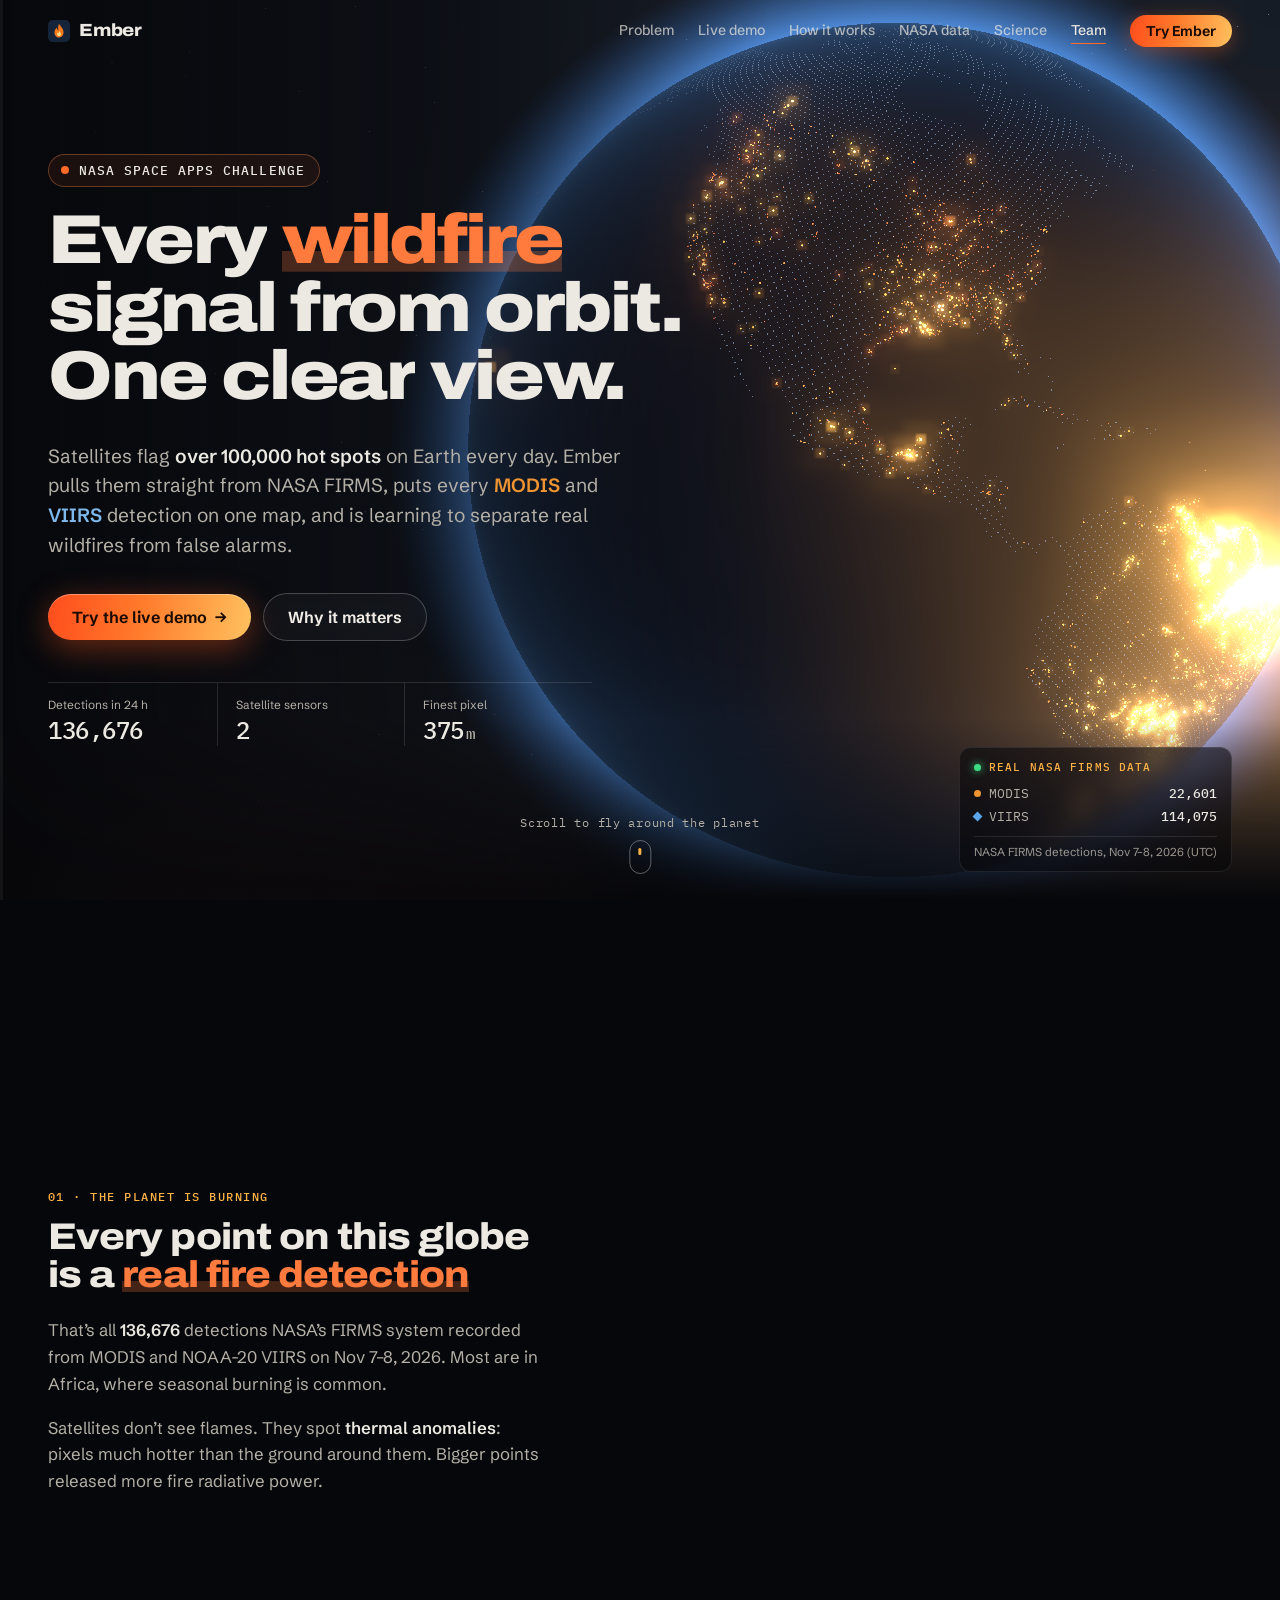
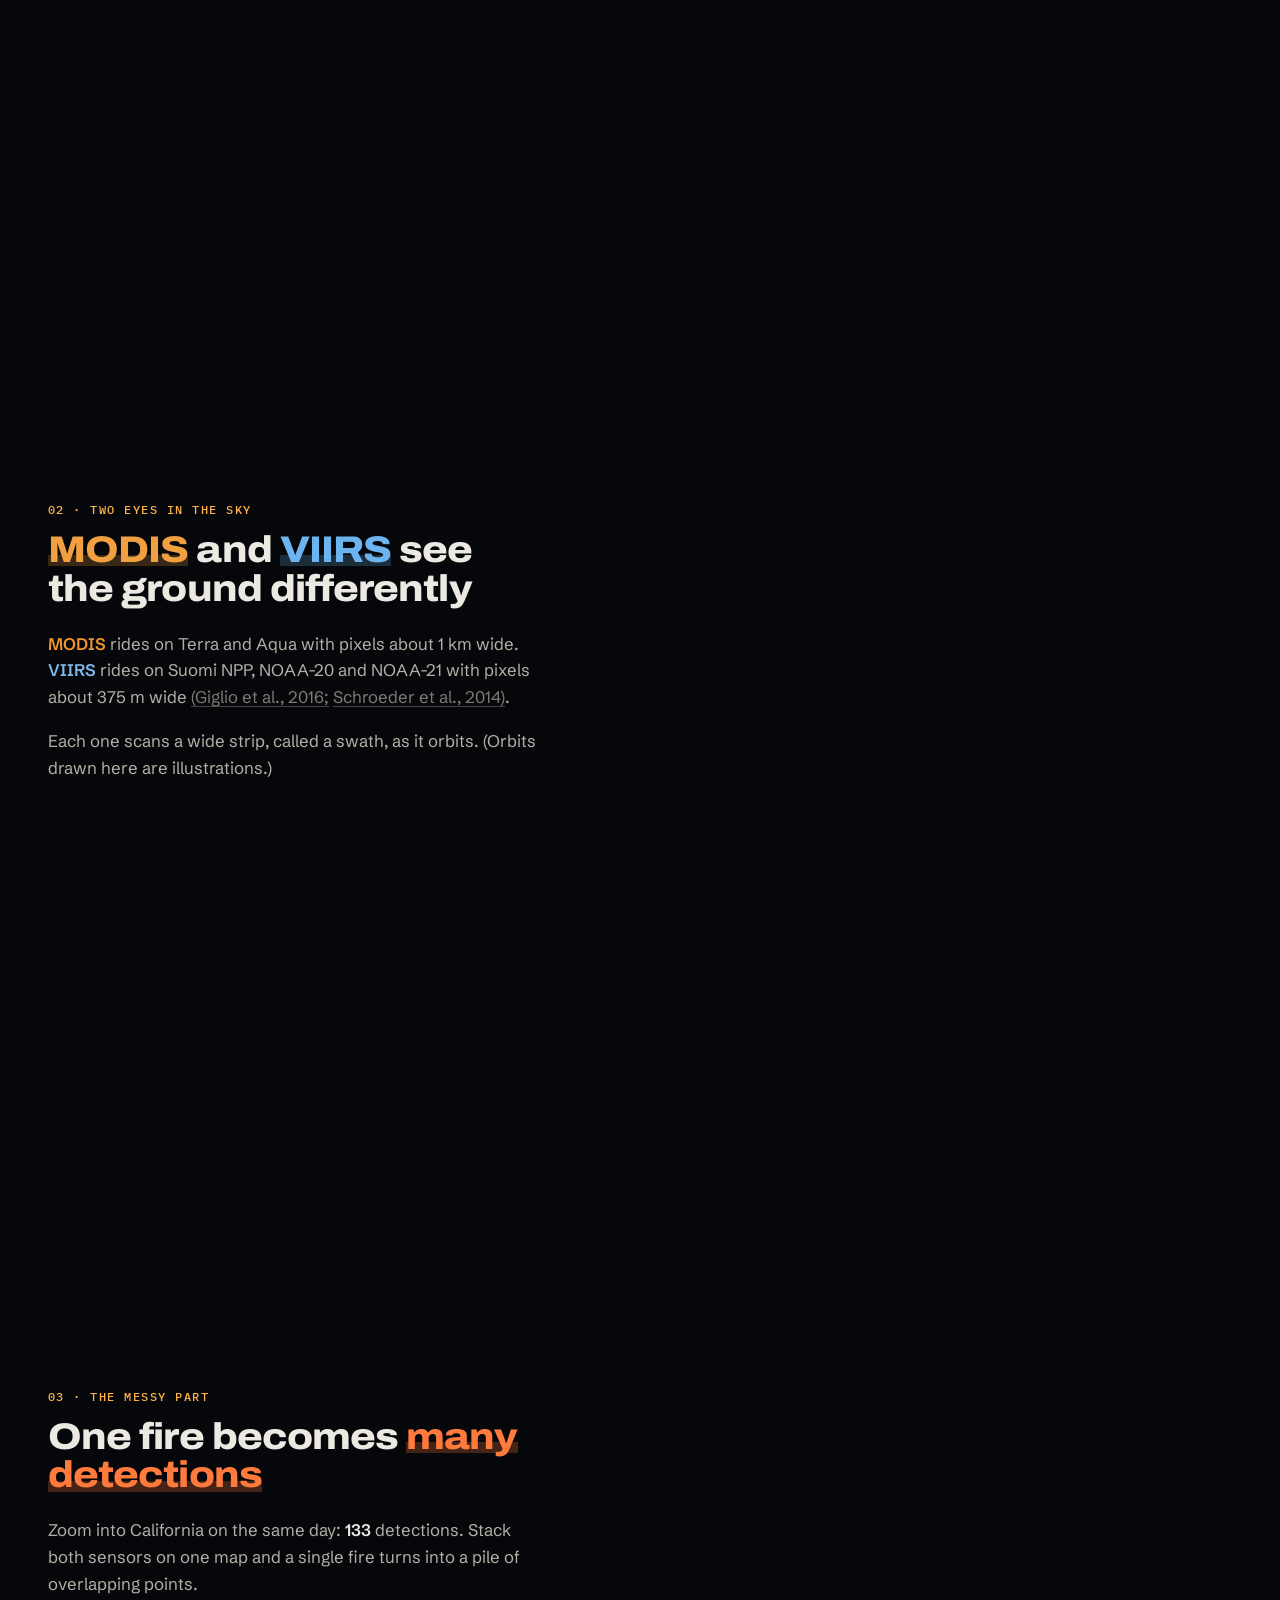
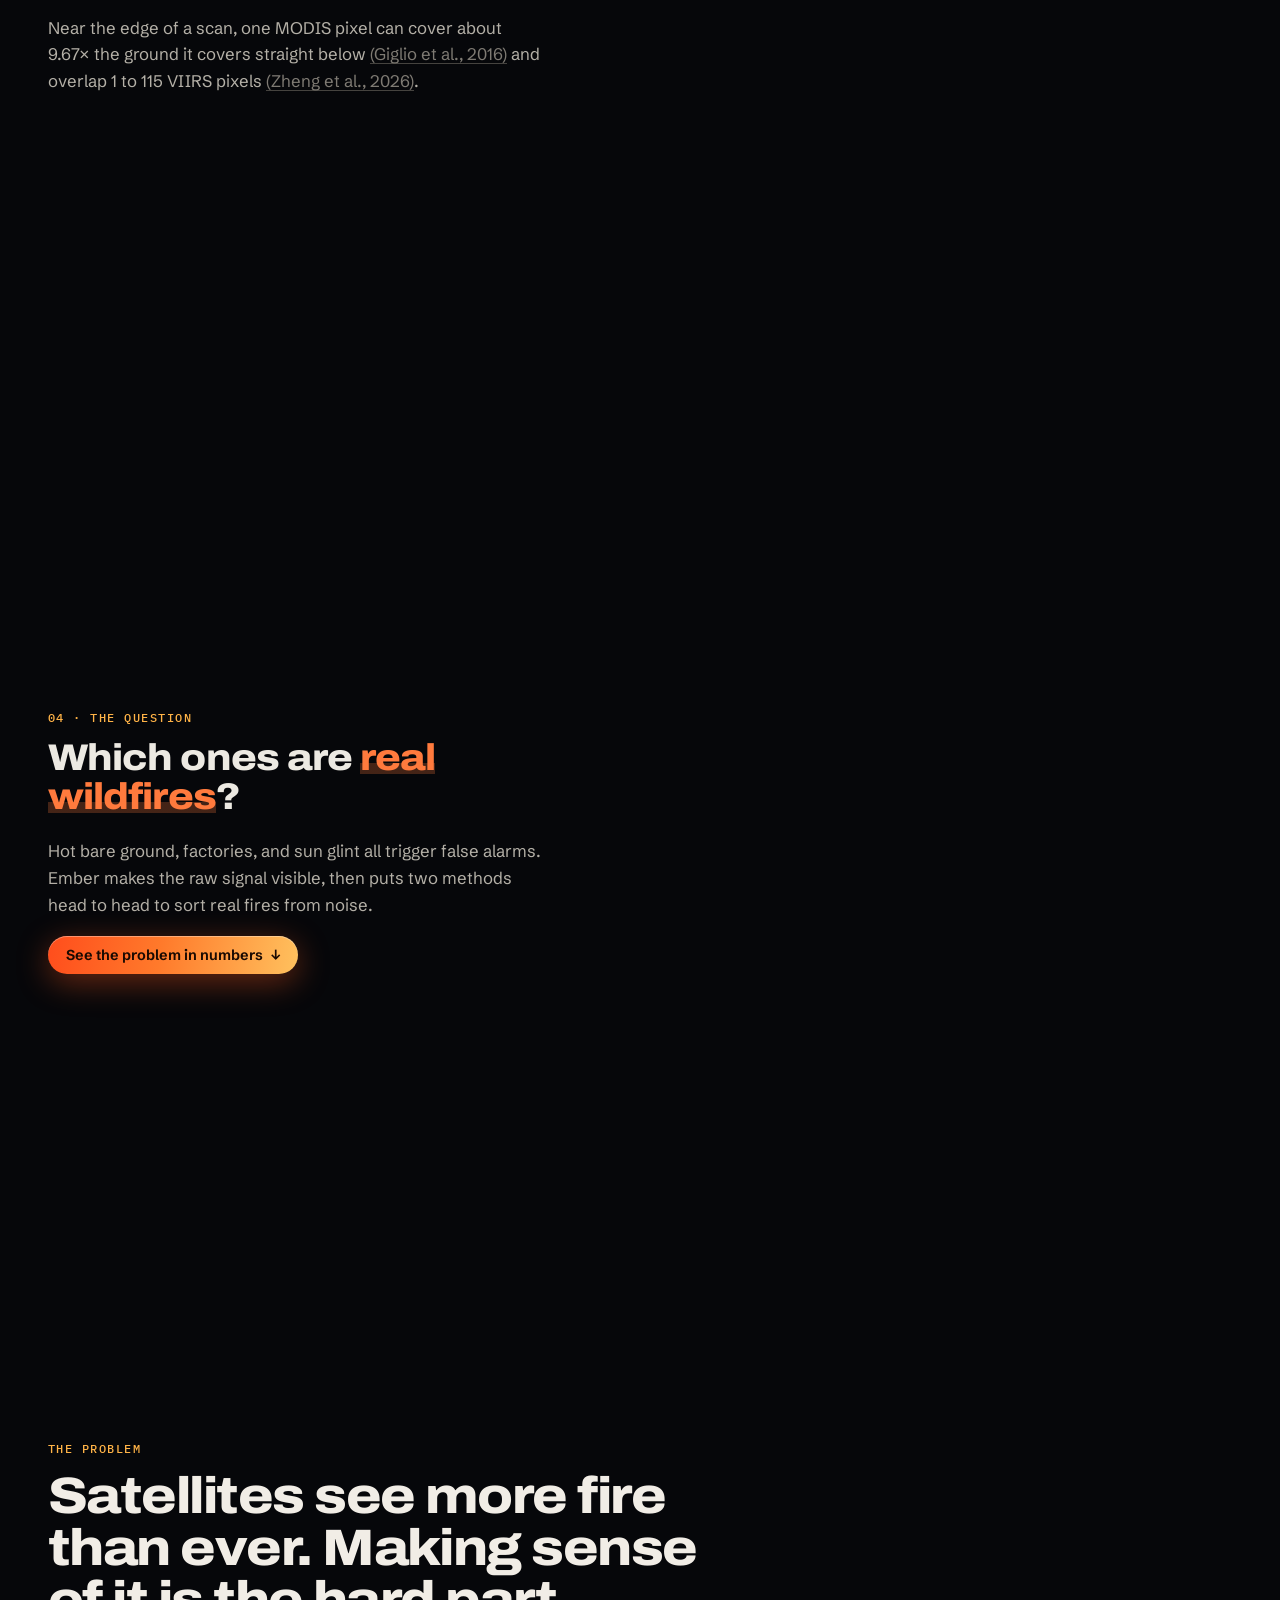
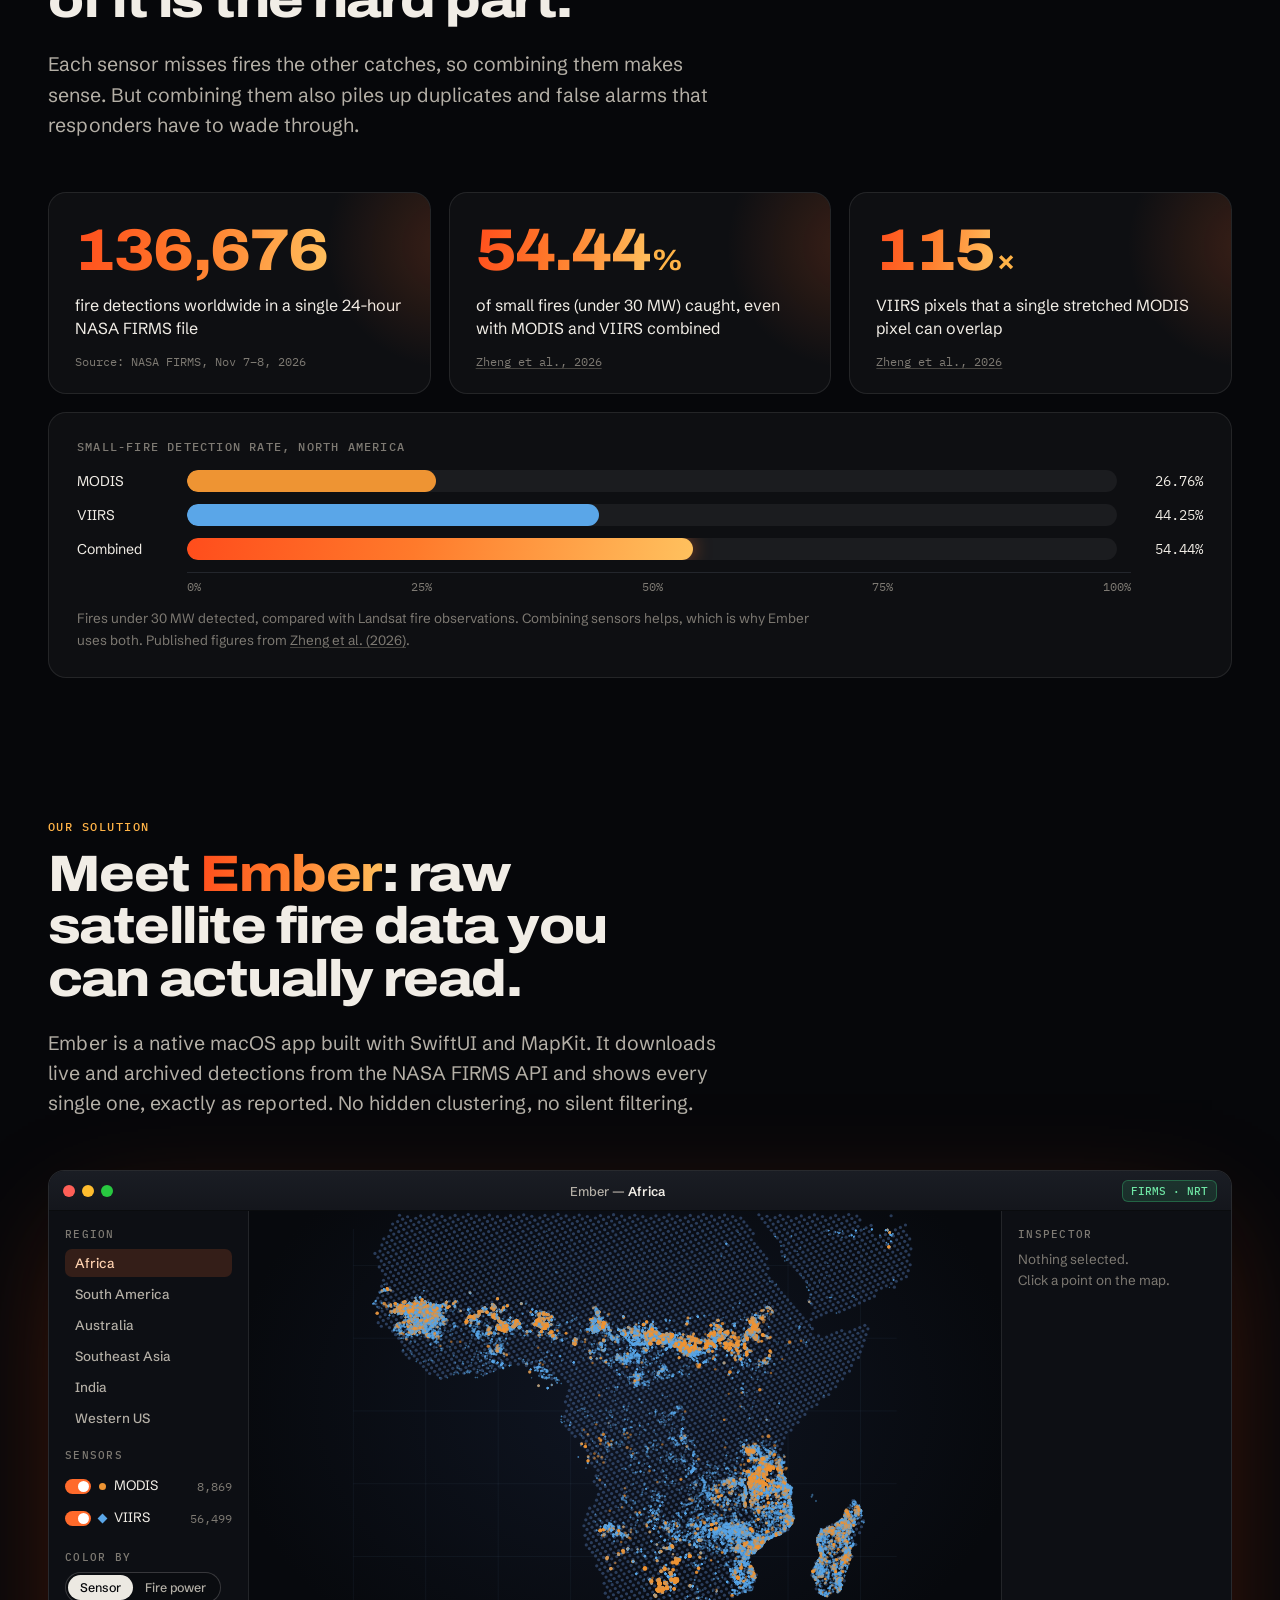
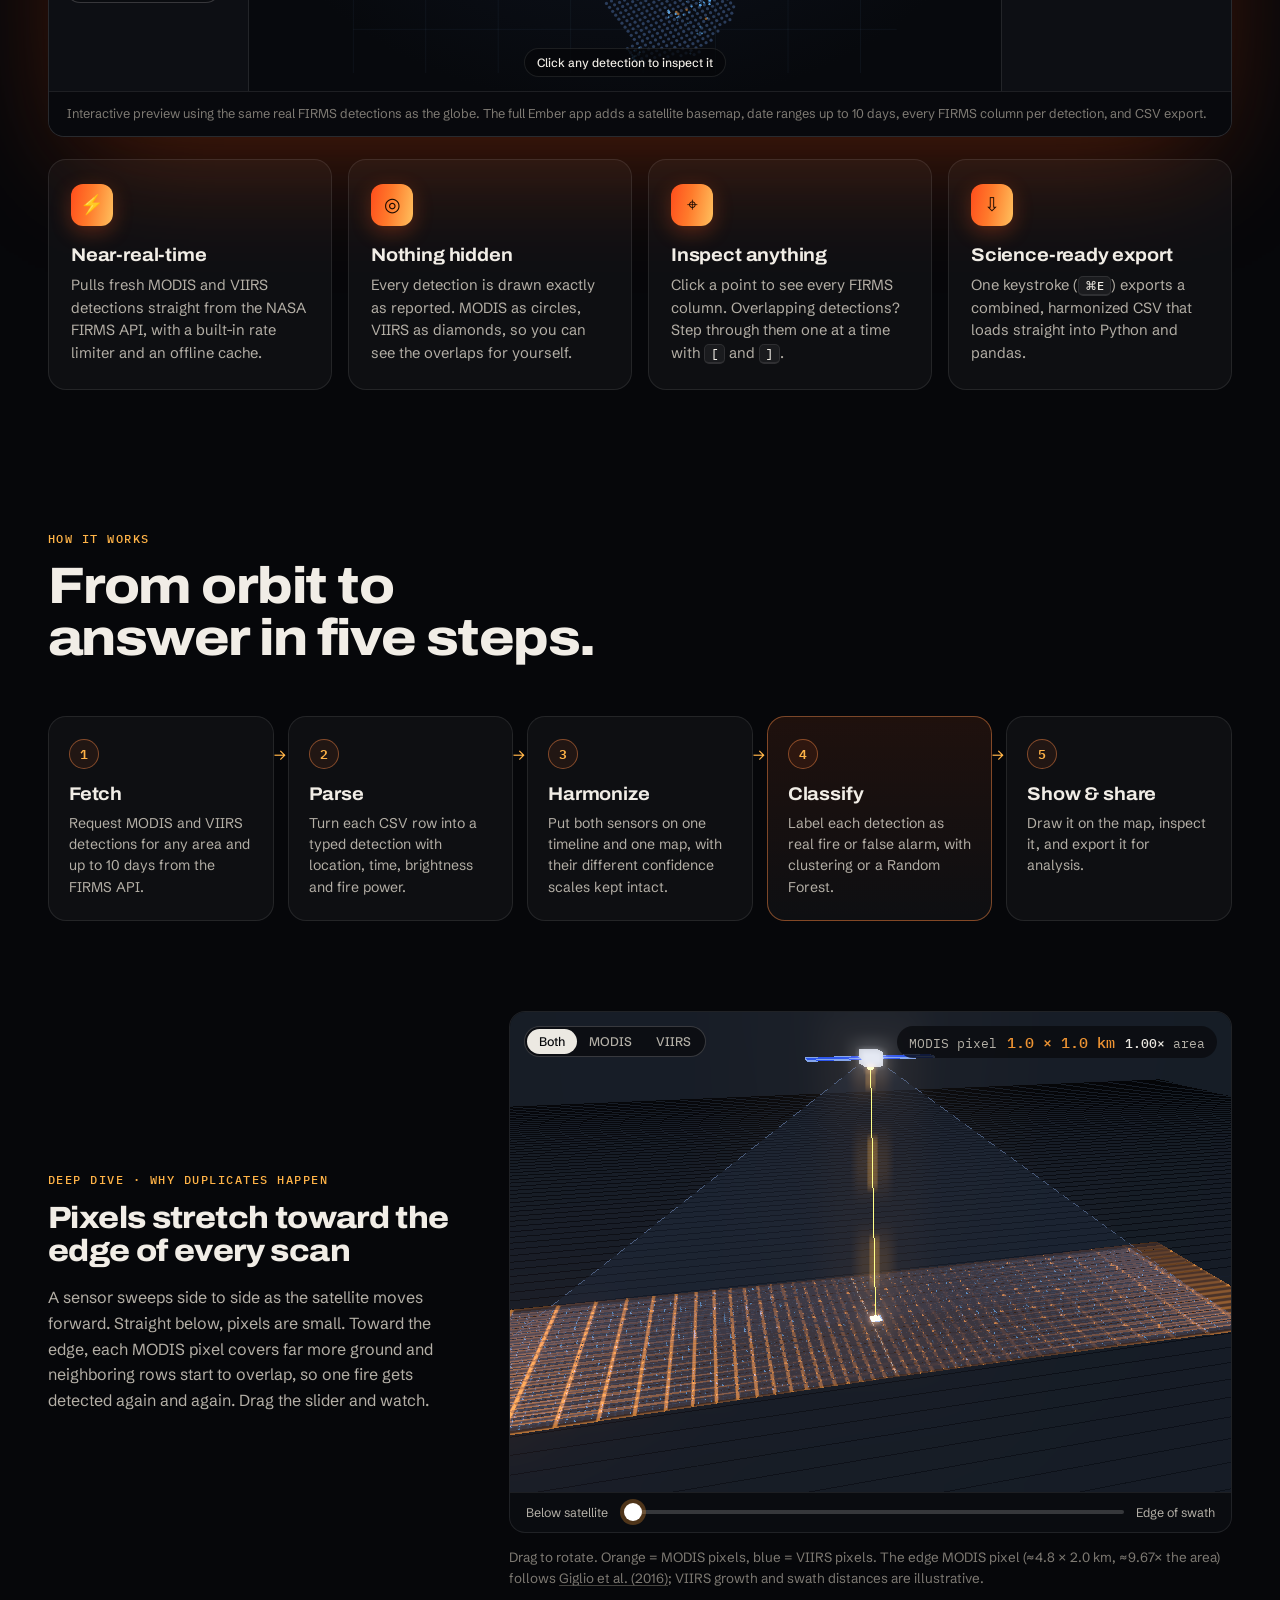
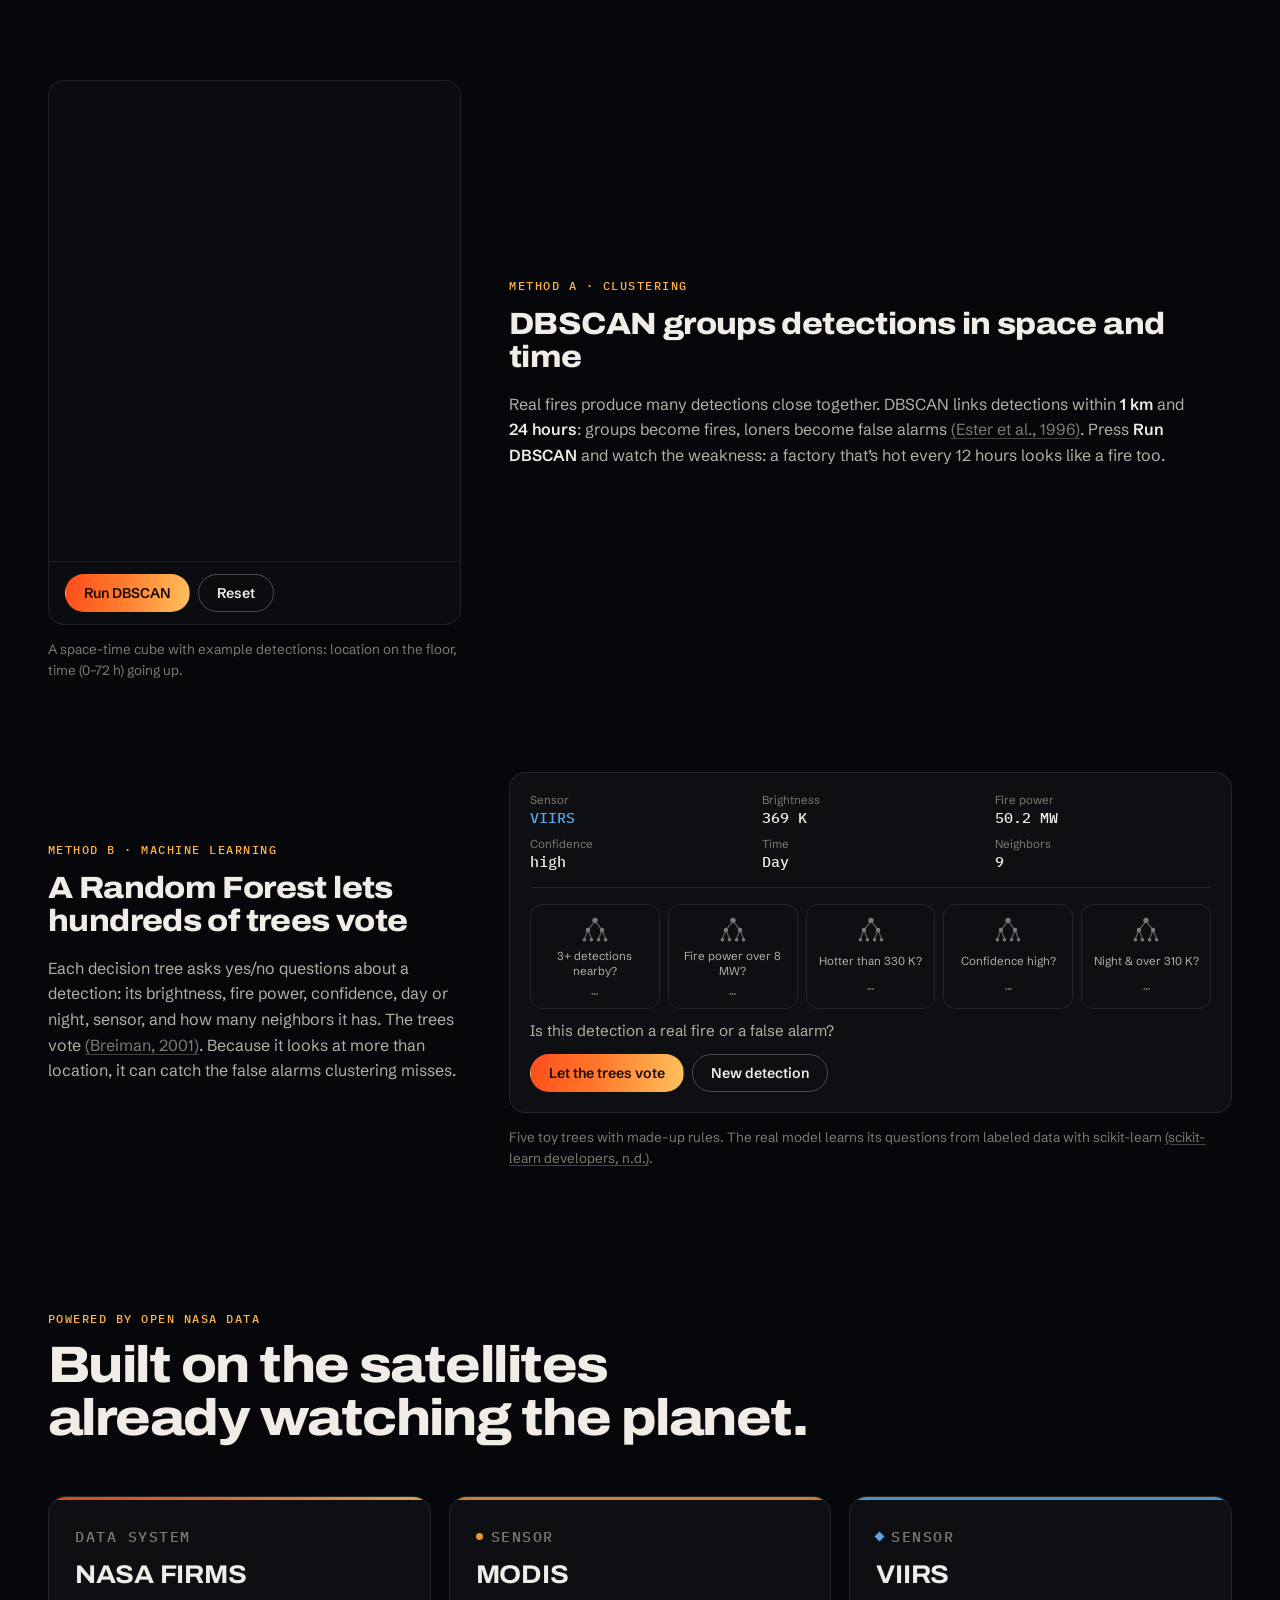
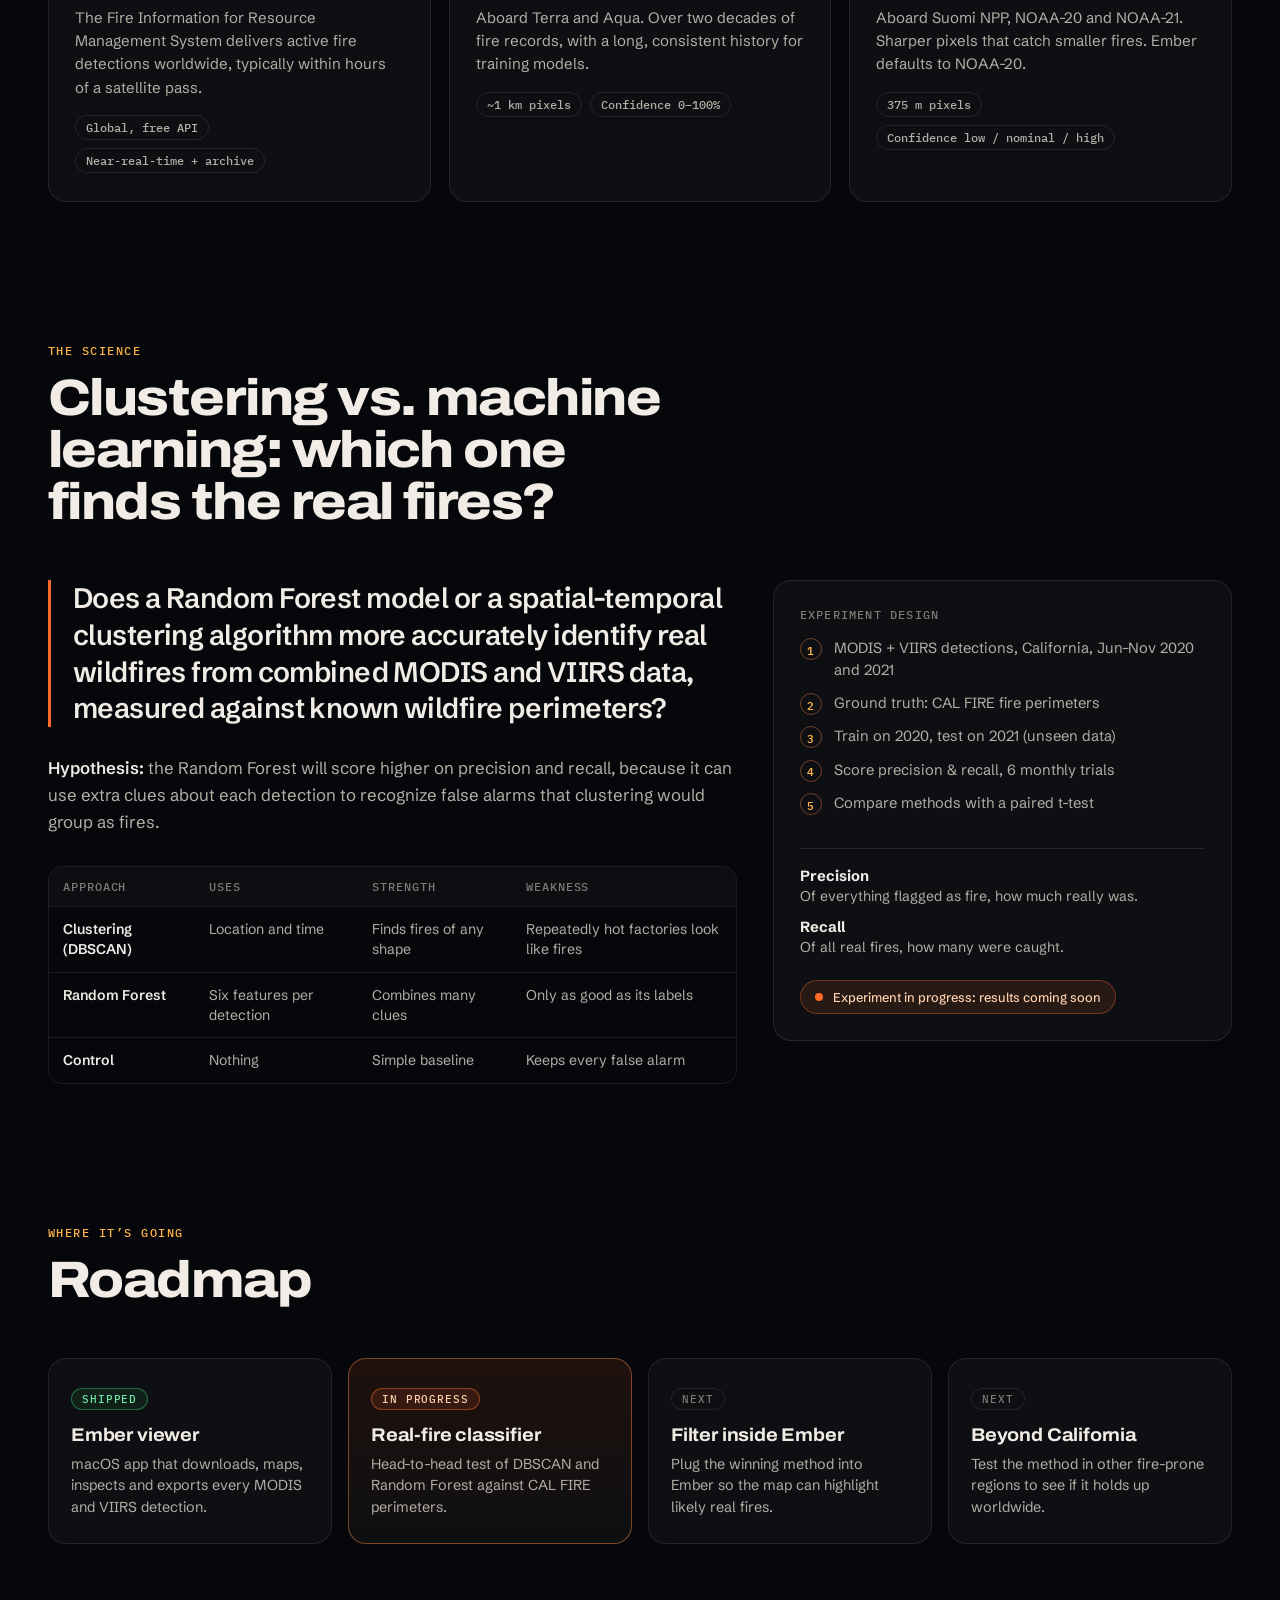
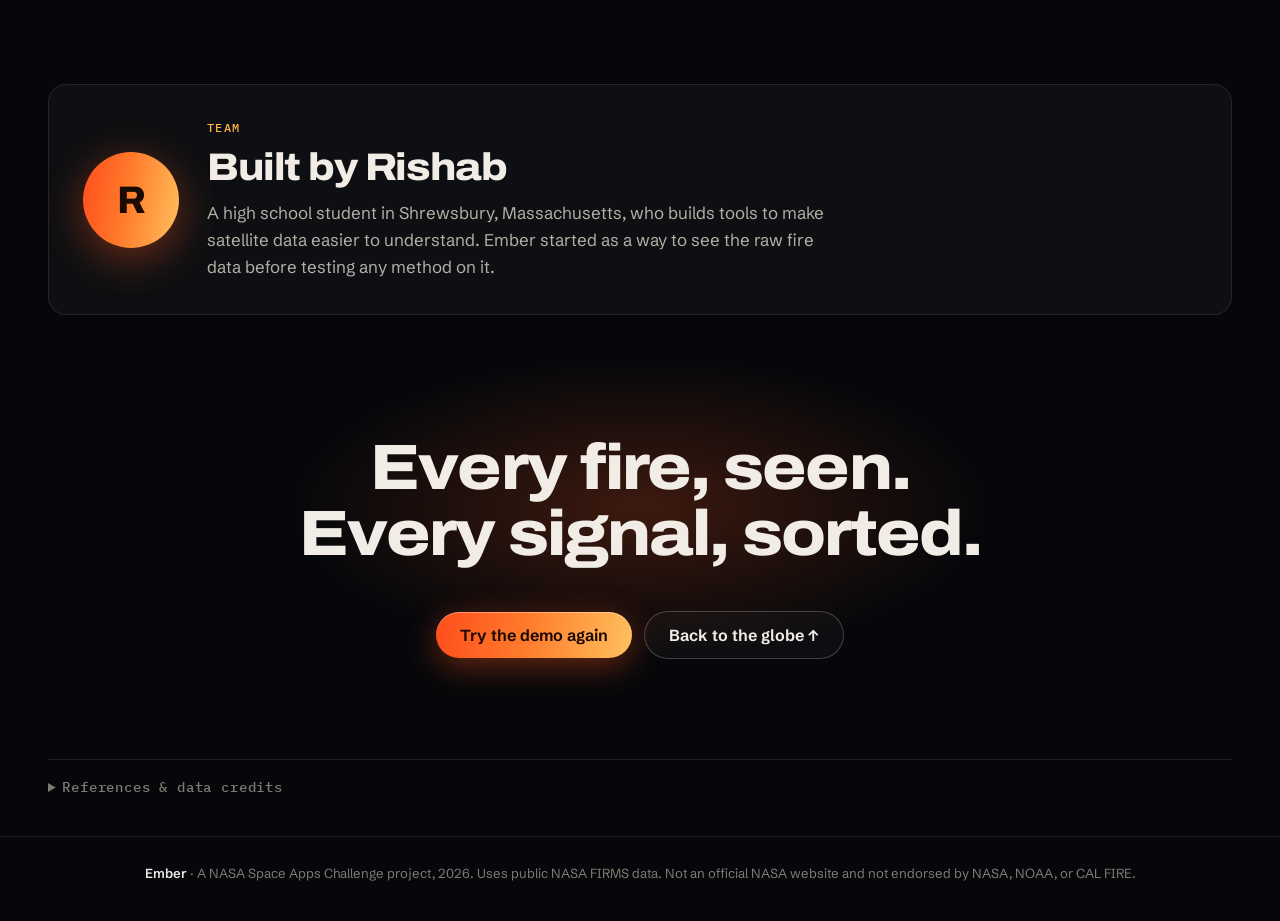
==== commit 65fbefbf: "Drop unused viewport-fit=cover Co-Authored-By: Claude Opus 5.5 <noreply@anthropic.com> Claude-Sessio" ====
--- a/website/index.html
+++ b/website/index.html
@@ -2,7 +2,7 @@
 <html lang="en">
 <head>
   <meta charset="utf-8">
-  <meta name="viewport" content="width=device-width, initial-scale=1, viewport-fit=cover">
+  <meta name="viewport" content="width=device-width, initial-scale=1">
   <title>Ember: Every wildfire signal from orbit, in one view</title>
   <meta name="description" content="Ember turns near-real-time NASA FIRMS satellite detections from MODIS and VIIRS into one clear map, and is learning to tell real wildfires from false alarms. A NASA Space Apps Challenge project.">
   <meta property="og:title" content="Ember: Every wildfire signal from orbit, in one view">
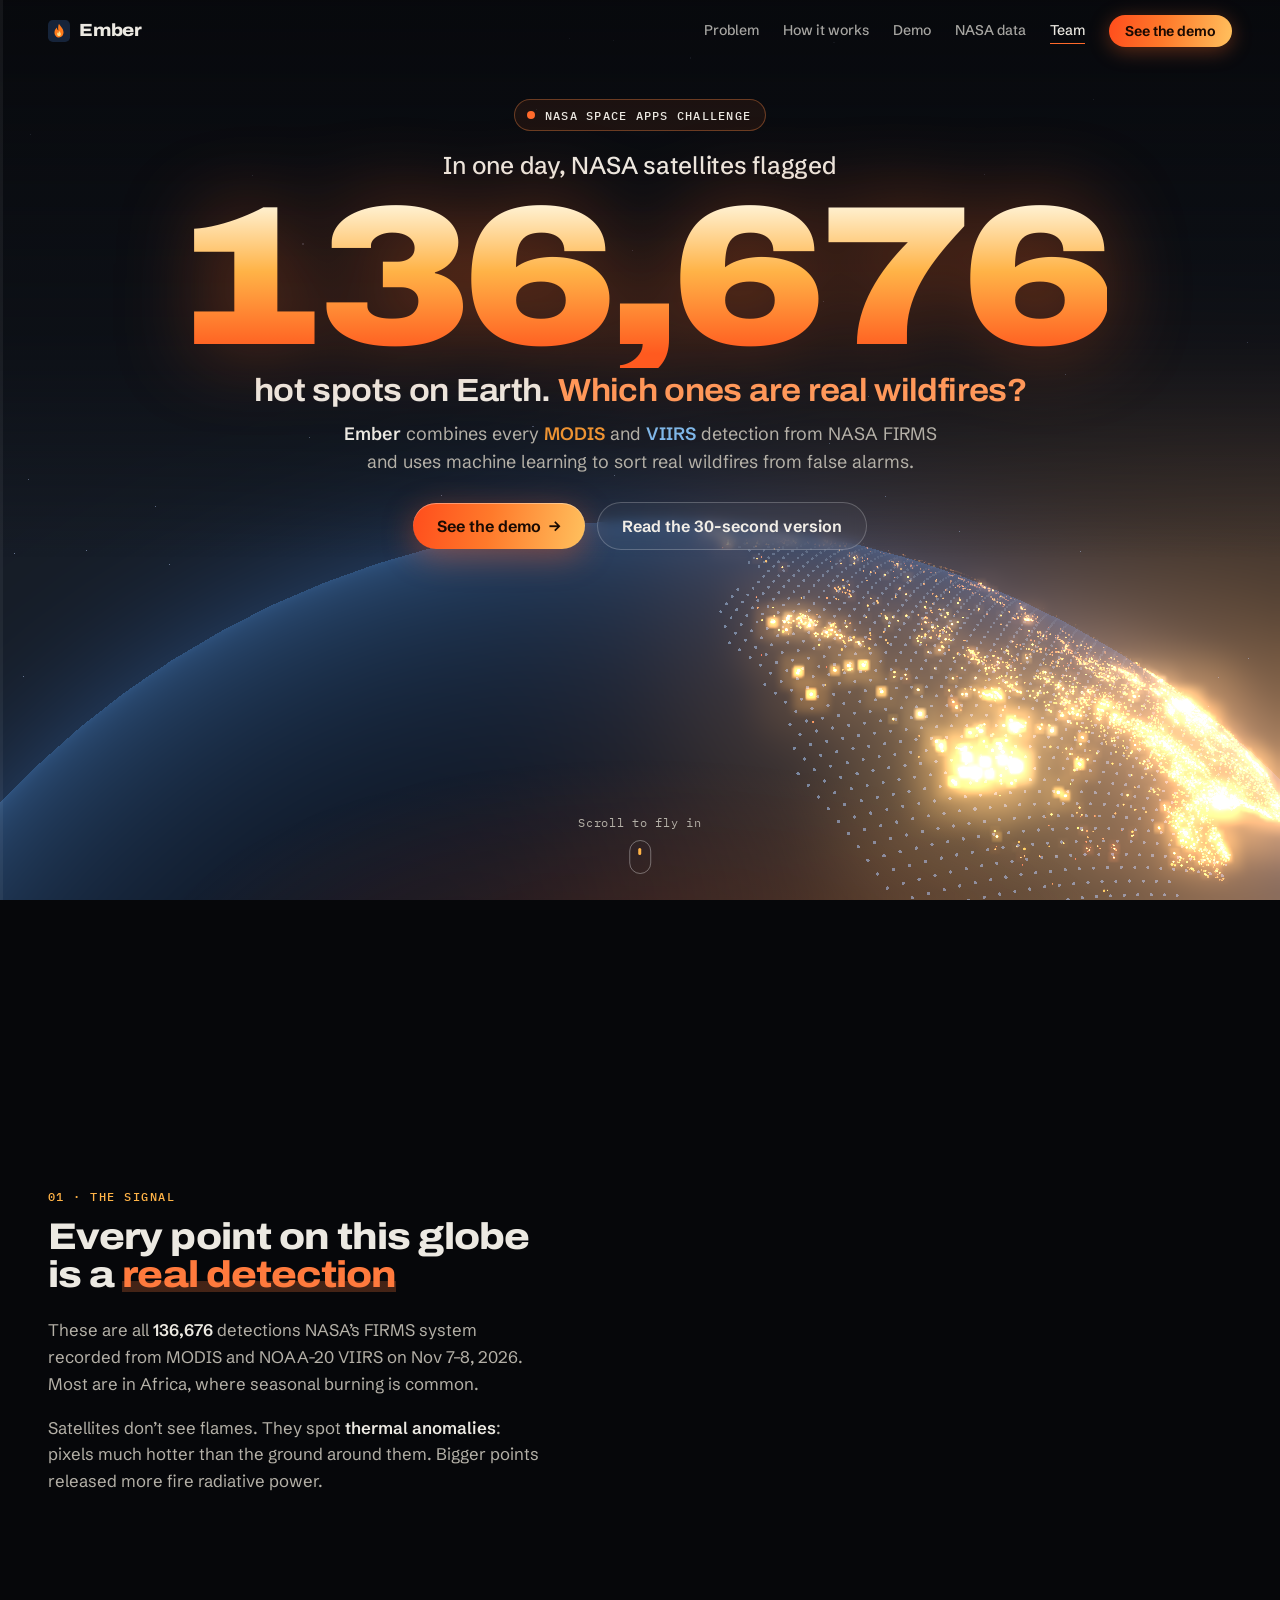
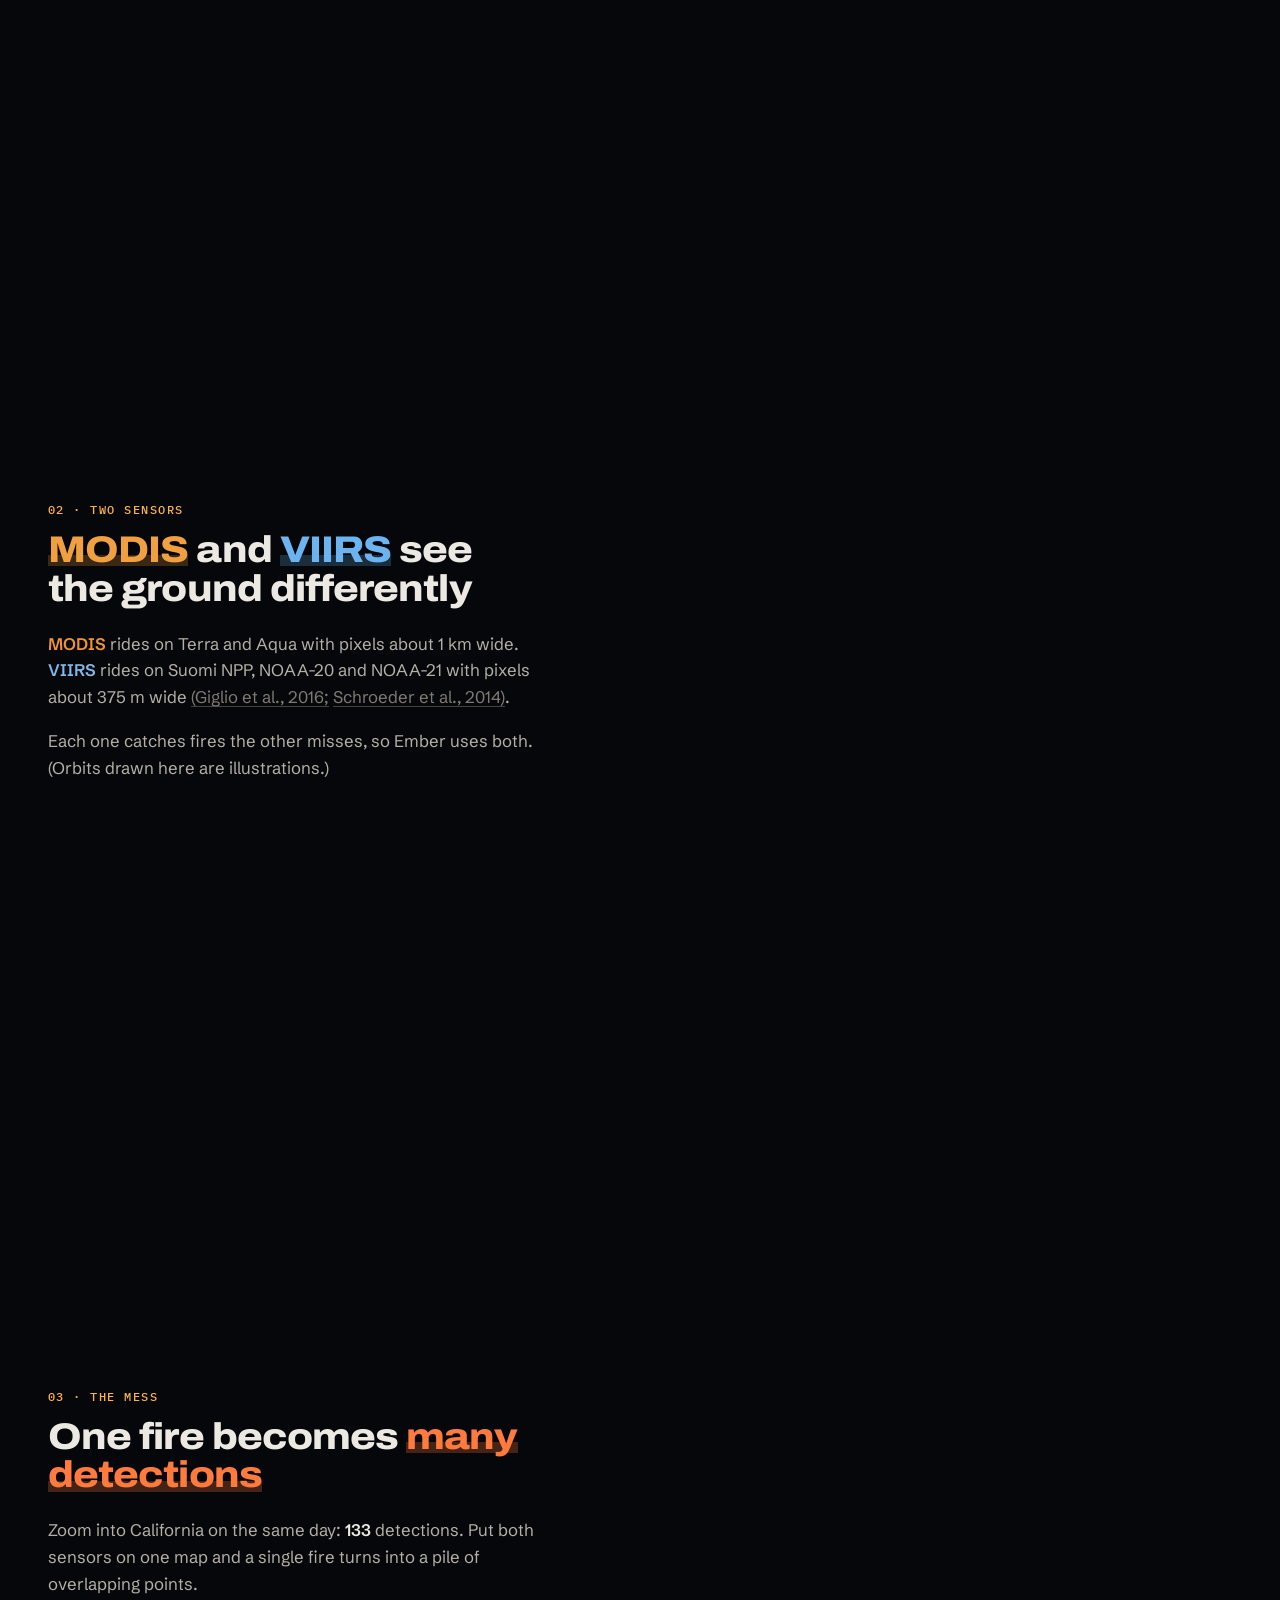
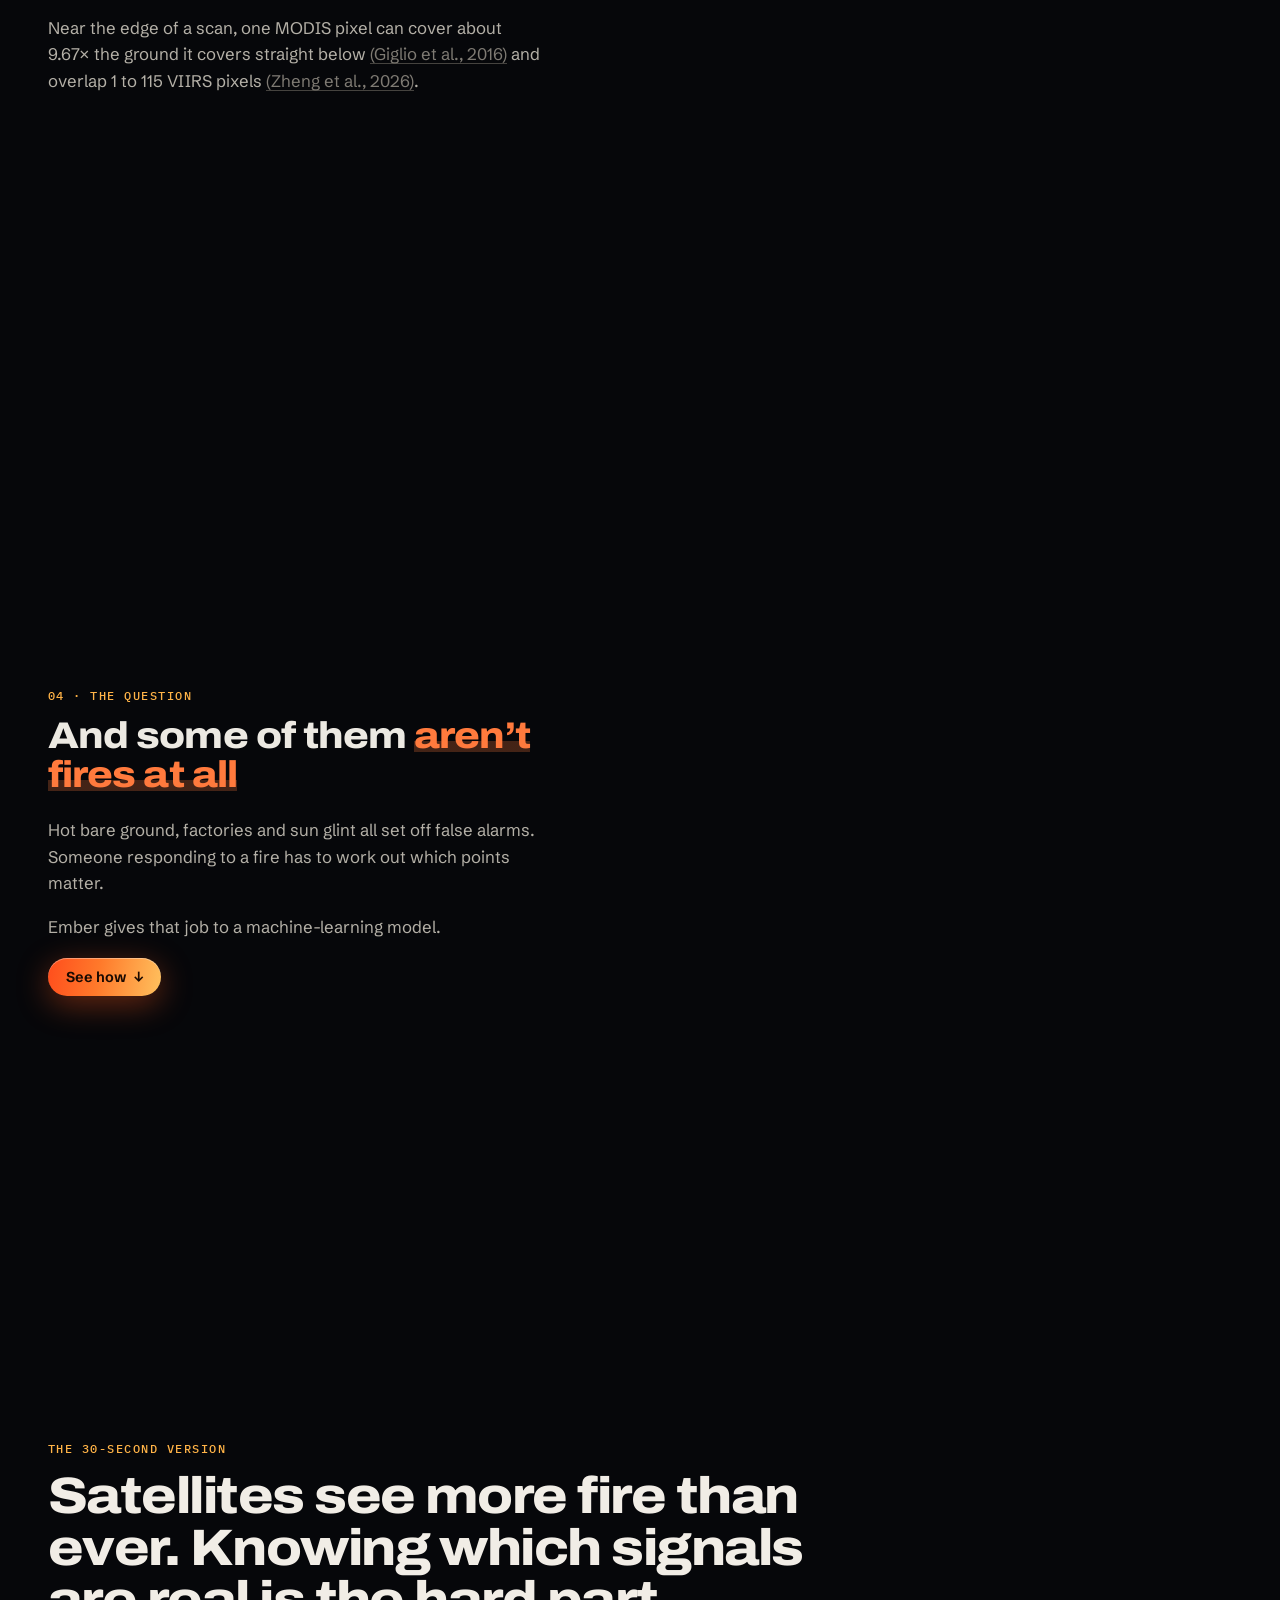
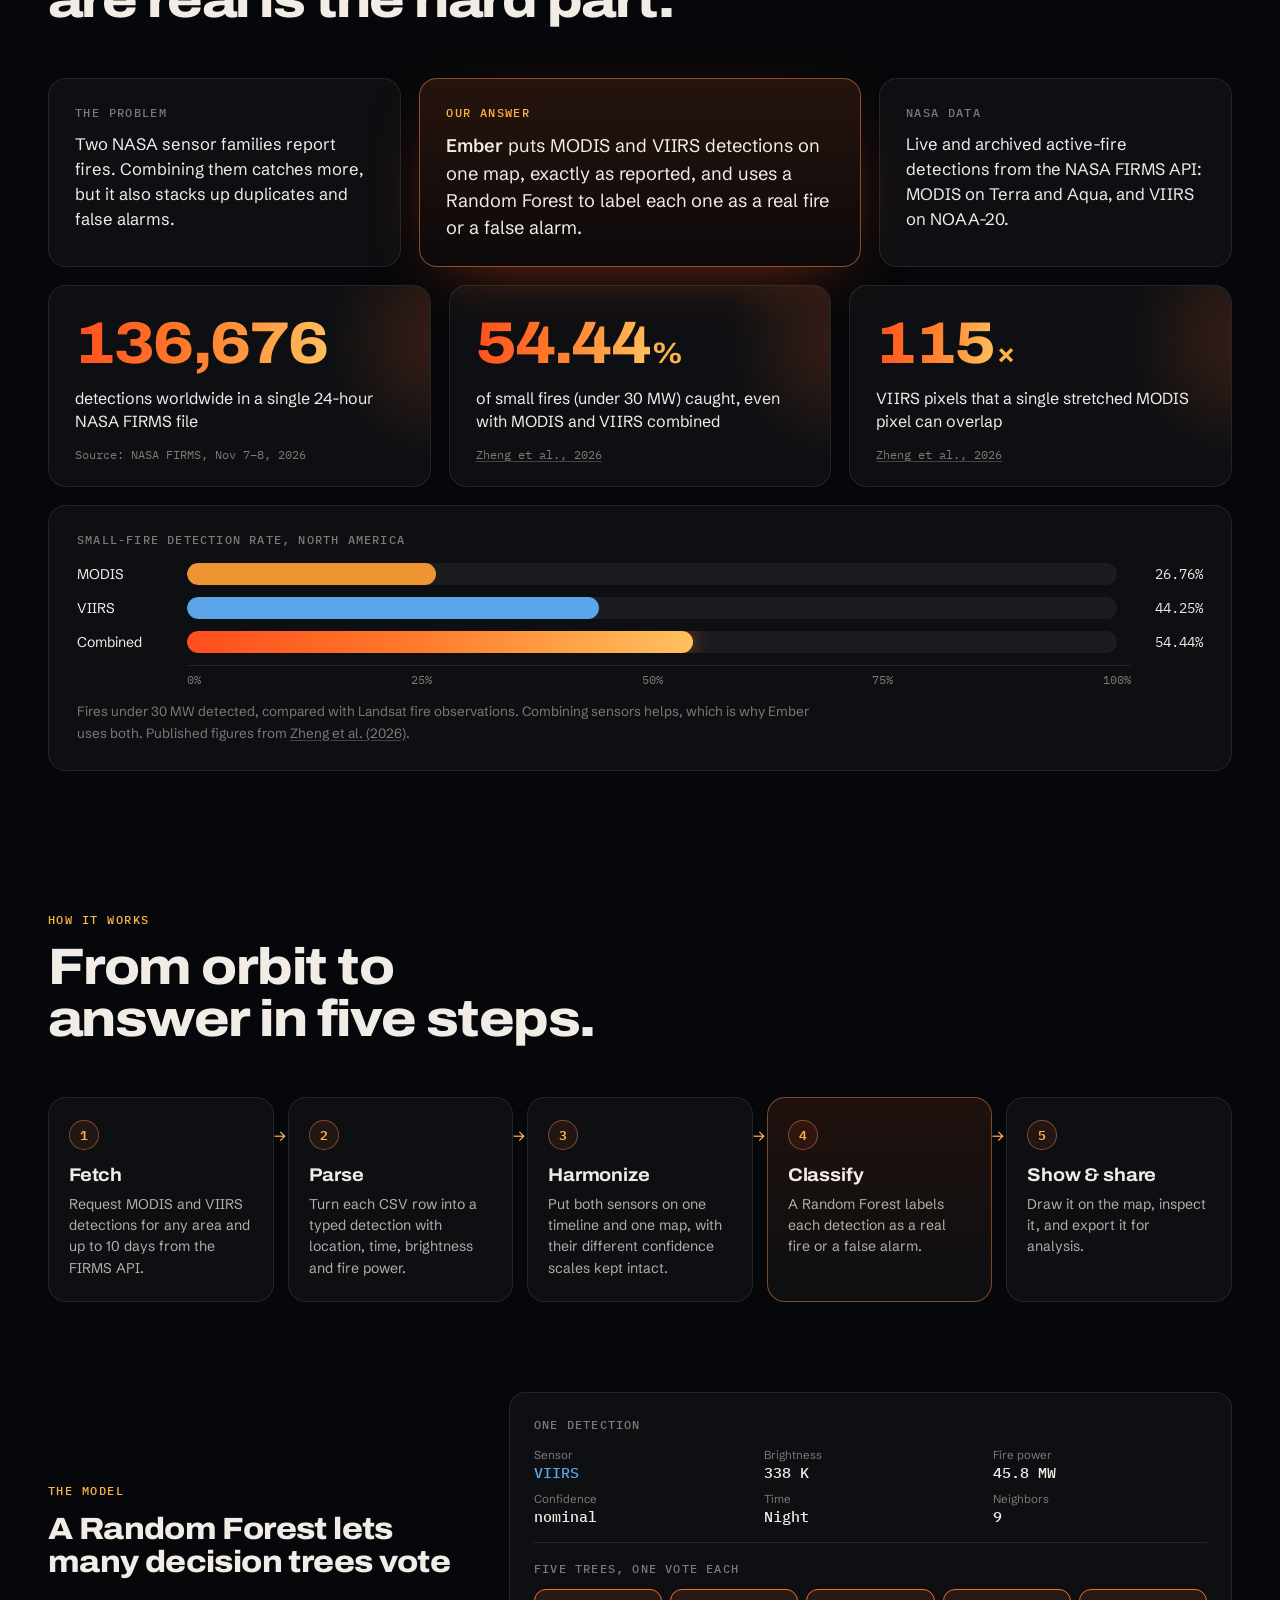
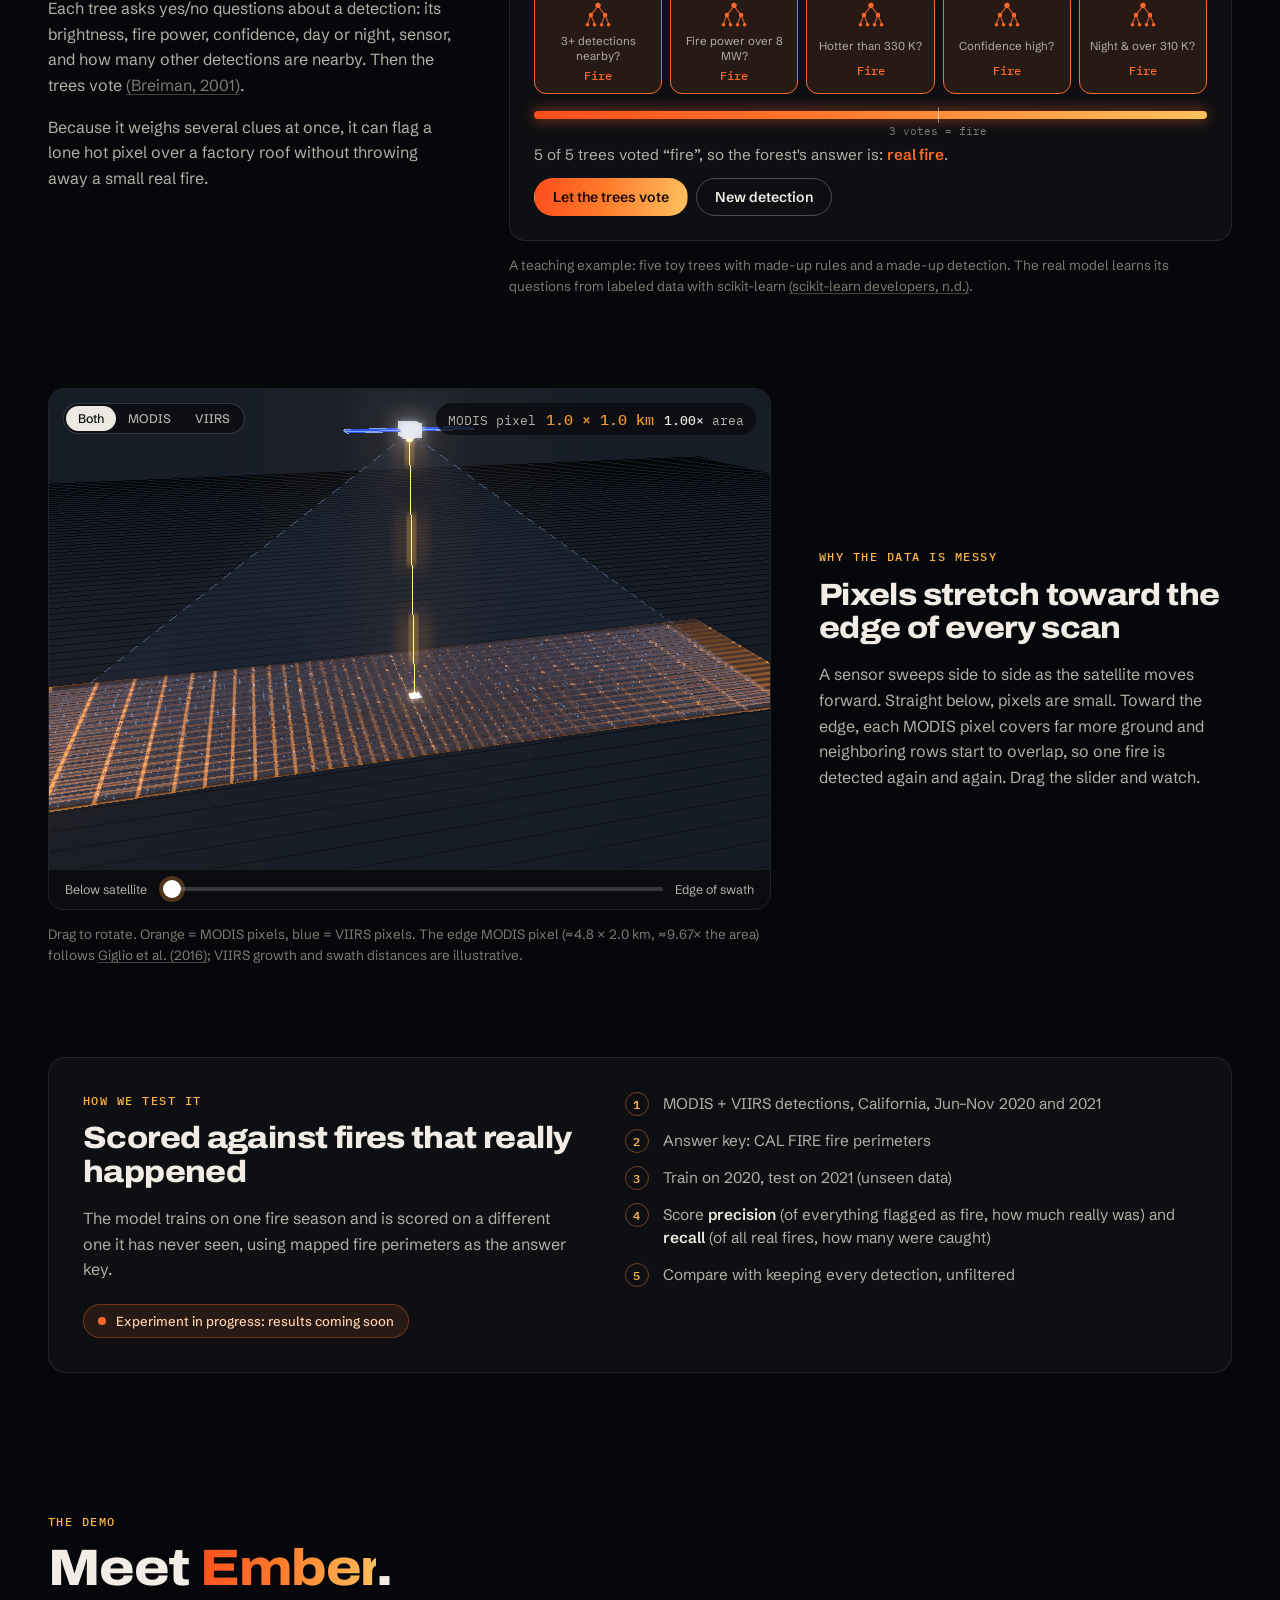
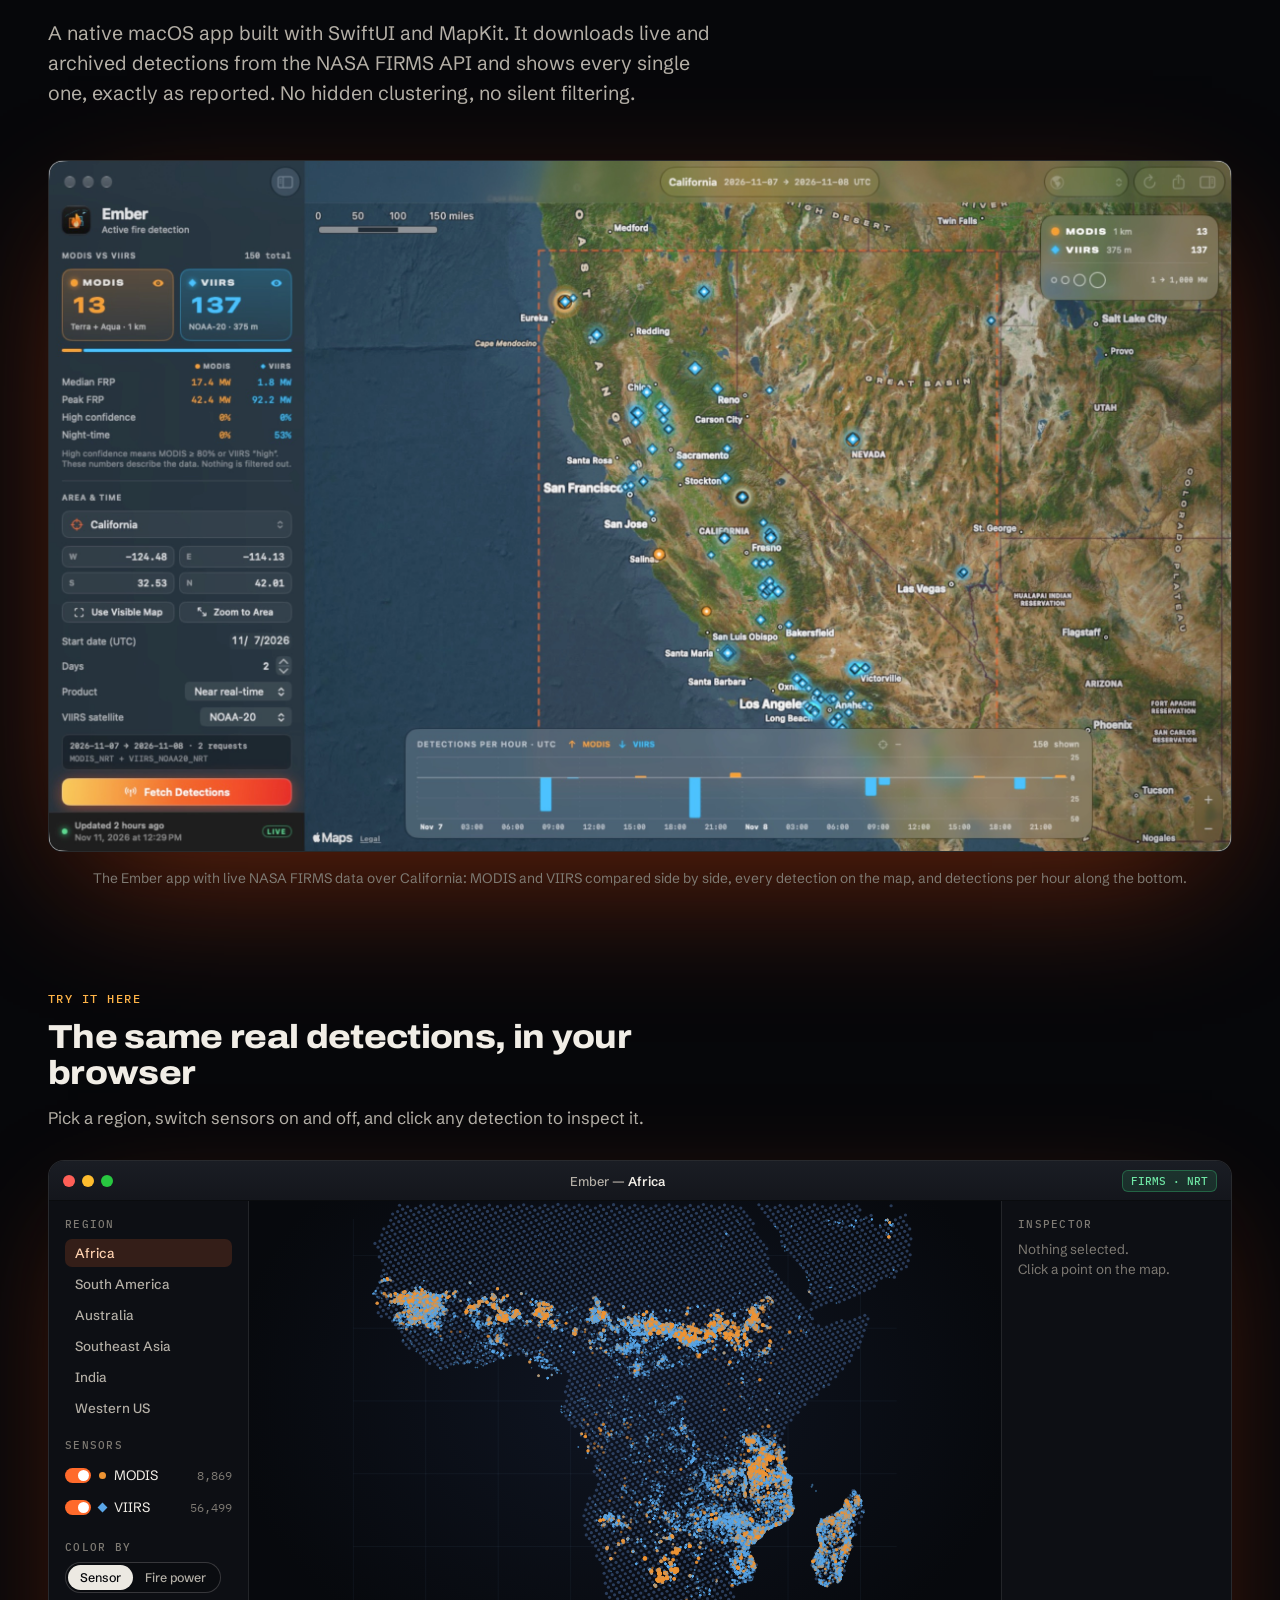
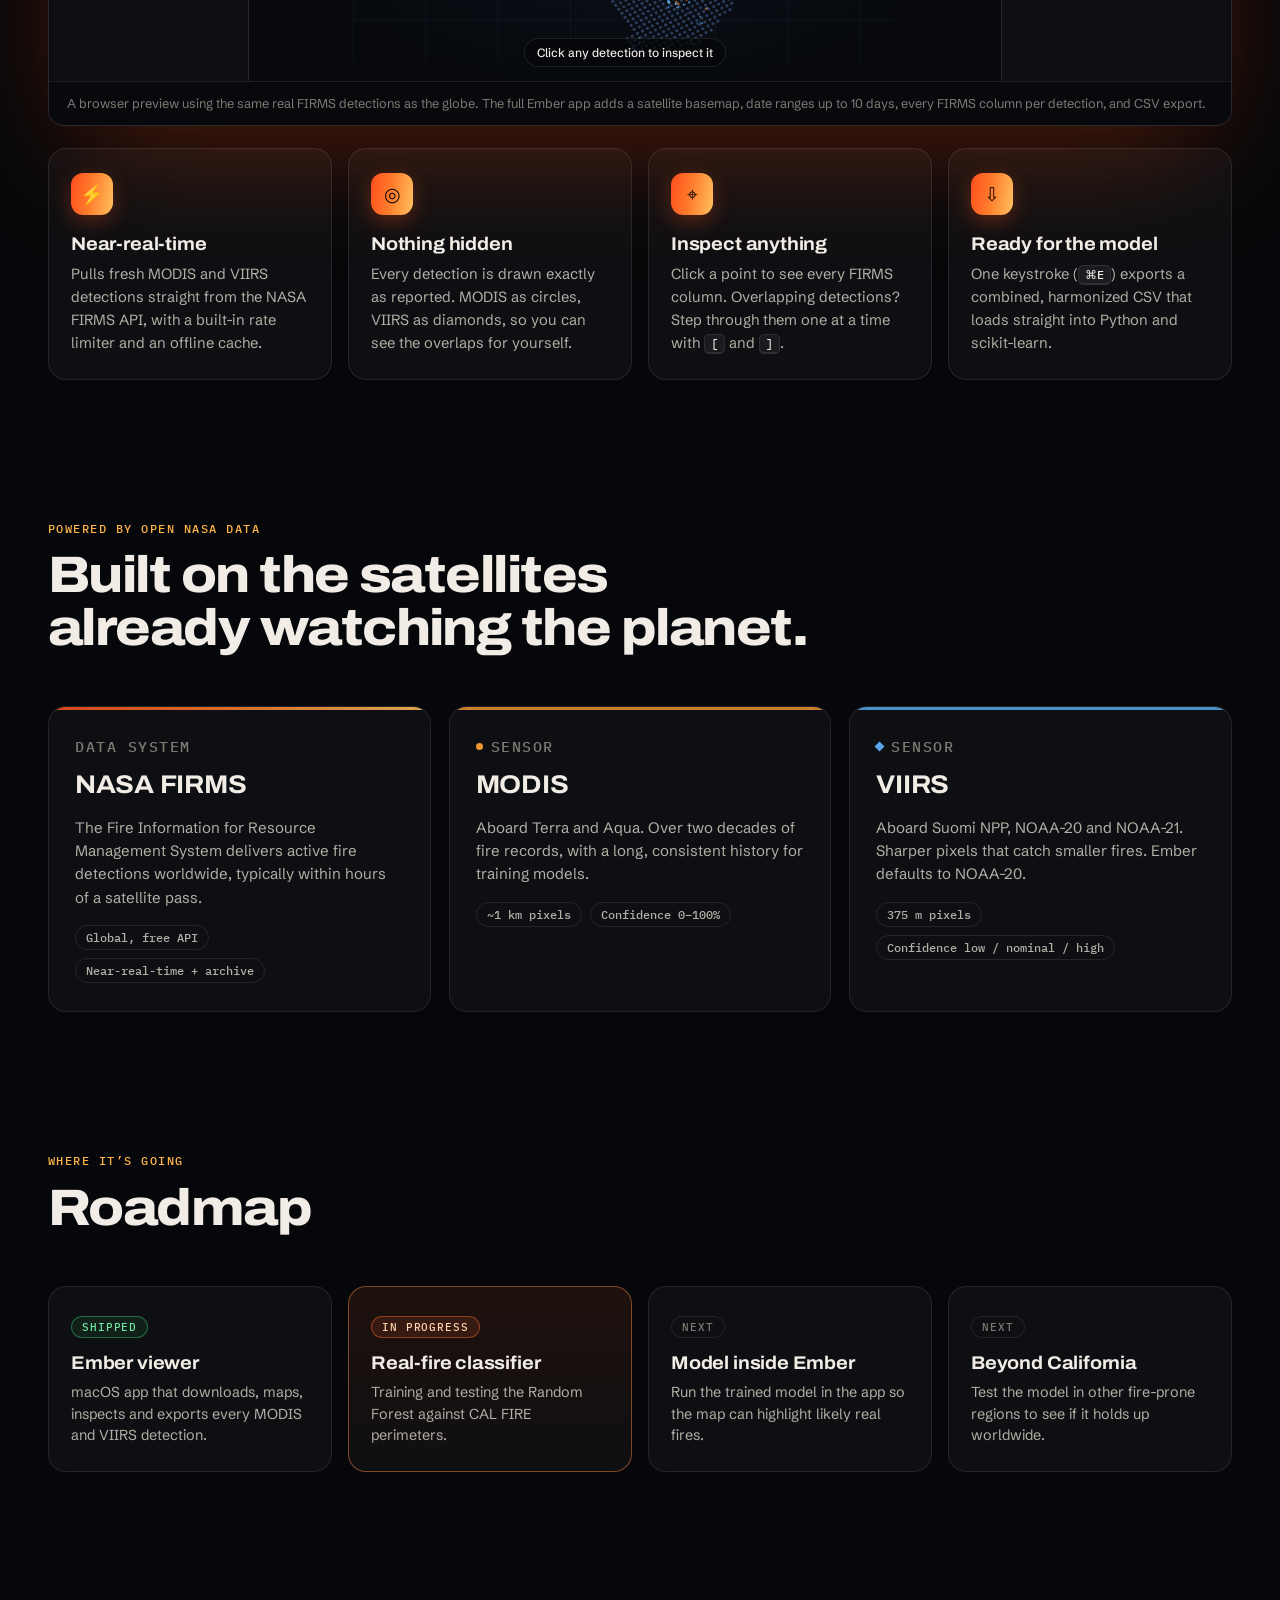
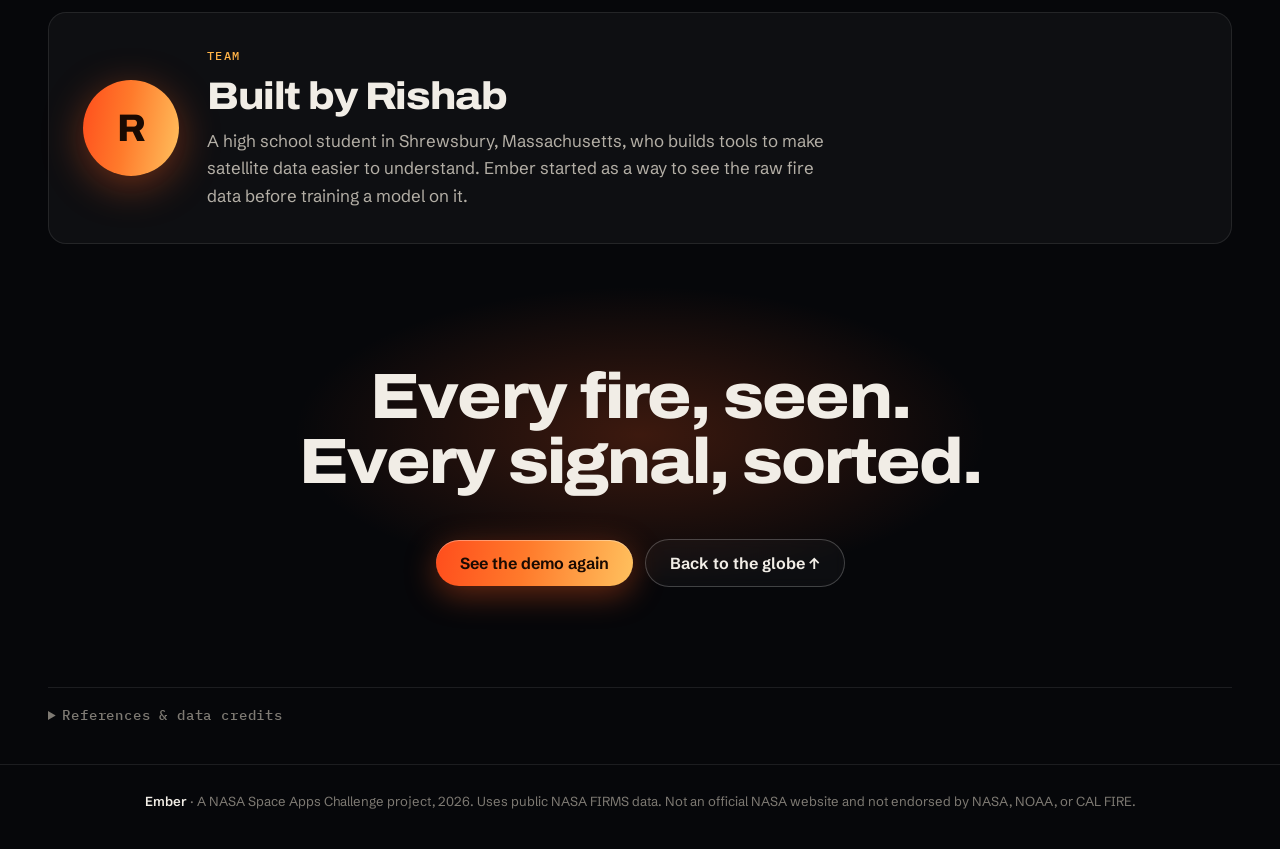
==== commit 15b25dfc: "Rebuild the landing page around hook, explanation, demo - Hero: planet horizon with an ignition wave" ====
--- a/website/index.html
+++ b/website/index.html
@@ -3,10 +3,10 @@
 <head>
   <meta charset="utf-8">
   <meta name="viewport" content="width=device-width, initial-scale=1">
-  <title>Ember: Every wildfire signal from orbit, in one view</title>
-  <meta name="description" content="Ember turns near-real-time NASA FIRMS satellite detections from MODIS and VIIRS into one clear map, and is learning to tell real wildfires from false alarms. A NASA Space Apps Challenge project.">
-  <meta property="og:title" content="Ember: Every wildfire signal from orbit, in one view">
-  <meta property="og:description" content="136,676 satellite fire detections in a single day. Ember shows them all, and sorts real wildfires from false alarms. Built with NASA FIRMS, MODIS and VIIRS data.">
+  <title>Ember: Finding the real wildfires in NASA satellite data</title>
+  <meta name="description" content="In one day, NASA satellites flag over 100,000 hot spots on Earth. Ember combines MODIS and VIIRS detections from NASA FIRMS and uses machine learning to sort real wildfires from false alarms. A NASA Space Apps Challenge project.">
+  <meta property="og:title" content="Ember: Finding the real wildfires in NASA satellite data">
+  <meta property="og:description" content="136,676 satellite hot spots in a single day. Which ones are real wildfires? Ember uses NASA FIRMS data and a Random Forest to find out.">
   <meta name="theme-color" content="#06070a">
   <link rel="icon" href="favicon.svg" type="image/svg+xml">
   <link rel="preconnect" href="https://fonts.googleapis.com">
@@ -18,13 +18,13 @@
     { "imports": { "three": "./vendor/three/three.module.min.js", "three/addons/": "./vendor/three/addons/" } }
   </script>
 </head>
-<body class="loading">
+<body class="loading story-start">
 
 <a class="skip" href="#problem">Skip to content</a>
 
 <div class="loader" id="loader" aria-hidden="true">
   <div class="loader-mark"><span></span></div>
-  <p>Downloading 136,676 fires from orbit…</p>
+  <p>Downloading one day of fire detections from orbit…</p>
 </div>
 
 <!-- ============ NAVIGATION ============ -->
@@ -33,25 +33,26 @@
   <button class="nav-toggle" aria-expanded="false" aria-controls="nav-links" aria-label="Open menu"><span></span><span></span></button>
   <nav id="nav-links">
     <a href="#problem">Problem</a>
-    <a href="#demo">Live demo</a>
     <a href="#how">How it works</a>
+    <a href="#demo">Demo</a>
     <a href="#data">NASA data</a>
-    <a href="#science">Science</a>
     <a href="#team">Team</a>
-    <a class="nav-cta" href="#demo">Try Ember</a>
+    <a class="nav-cta" href="#demo">See the demo</a>
   </nav>
 </header>
 
 <main id="top">
 
 <!-- =====================================================
-     HERO + STORY: a 3D globe stays pinned while these panels scroll.
+     ACT 1 + 2 · HOOK AND STORY
+     A 3D globe stays pinned while these panels scroll.
      Each .step moves the camera (see js/globe.js).
      ===================================================== -->
 <section class="story" id="story">
   <div class="stage">
     <canvas id="globe" aria-hidden="true"></canvas>
-    <div class="stage-shade" aria-hidden="true"></div>
+    <div class="stage-shade stage-shade-hero" aria-hidden="true"></div>
+    <div class="stage-shade stage-shade-side" aria-hidden="true"></div>
     <div class="hud" aria-hidden="true">
       <p class="hud-live"><i></i>Real NASA FIRMS data</p>
       <div class="hud-row"><span><i class="g modis"></i>MODIS</span><b id="hud-modis">22,601</b></div>
@@ -59,68 +60,83 @@
       <p class="hud-foot" id="hud-date">24-hour global detections</p>
     </div>
     <div class="progress" aria-hidden="true"><i id="story-progress"></i></div>
-    <p class="scroll-cue" id="scroll-cue" aria-hidden="true"><span>Scroll to fly around the planet</span><i></i></p>
+    <p class="scroll-cue" id="scroll-cue" aria-hidden="true"><span>Scroll to fly in</span><i></i></p>
   </div>
 
   <div class="steps-wrap">
+    <!-- The hook: a counter runs up while the fires switch on across the planet. -->
     <article class="step step-hero" data-step="0">
-      <!-- ✏️ EDIT THIS: add your challenge name / team name / location if you want, e.g. "NASA Space Apps Challenge · Boston" -->
+      <!-- ✏️ EDIT THIS: add your challenge name / team name / location, e.g. "NASA Space Apps Challenge · Boston" -->
       <p class="eyebrow"><span class="pulse"></span>NASA Space Apps Challenge</p>
-      <h1 class="title" id="title">Every <em class="hl hl-fire">wildfire</em> signal from orbit. One clear view.</h1>
-      <p class="dek">Satellites flag <b>over 100,000 hot spots</b> on Earth every day. Ember pulls them straight from NASA FIRMS, puts every <span class="t-modis">MODIS</span> and <span class="t-viirs">VIIRS</span> detection on one map, and is learning to separate real wildfires from false alarms.</p>
+      <h1 class="hook" id="hook">
+        <span class="hook-pre">In one day, NASA satellites flagged</span>
+        <span class="hook-num" id="hook-num" data-total="136676">136,676</span>
+        <span class="hook-post">hot spots on Earth. <em>Which ones are real wildfires?</em></span>
+      </h1>
+      <p class="dek"><b>Ember</b> combines every <span class="t-modis">MODIS</span> and <span class="t-viirs">VIIRS</span> detection from NASA FIRMS and uses machine learning to sort real wildfires from false alarms.</p>
       <div class="cta-row">
-        <a class="btn-cta" href="#demo">Try the live demo <span aria-hidden="true">→</span></a>
-        <a class="btn-ghost" href="#problem">Why it matters</a>
+        <a class="btn-cta" href="#demo">See the demo <span aria-hidden="true">→</span></a>
+        <a class="btn-ghost" href="#problem">Read the 30-second version</a>
       </div>
-      <dl class="hero-stats">
-        <div><dt>Detections in 24 h</dt><dd><span id="hero-total">136,676</span></dd></div>
-        <div><dt>Satellite sensors</dt><dd>2</dd></div>
-        <div><dt>Finest pixel</dt><dd>375<small>&thinsp;m</small></dd></div>
-      </dl>
     </article>
 
     <article class="step" data-step="1">
-      <p class="kicker">01 · The planet is burning</p>
-      <h2>Every point on this globe is a <em class="hl hl-fire">real fire detection</em></h2>
-      <p>That’s all <b id="s1-total">136,676</b> detections NASA’s FIRMS system recorded from MODIS and NOAA-20 VIIRS on <span id="s1-dates">Nov 7–8, 2026</span>. Most are in Africa, where seasonal burning is common.</p>
+      <p class="kicker">01 · The signal</p>
+      <h2>Every point on this globe is a <em class="hl hl-fire">real detection</em></h2>
+      <p>These are all <b id="s1-total">136,676</b> detections NASA’s FIRMS system recorded from MODIS and NOAA-20 VIIRS on <span id="s1-dates">Nov 7–8, 2026</span>. Most are in Africa, where seasonal burning is common.</p>
       <p>Satellites don’t see flames. They spot <b>thermal anomalies</b>: pixels much hotter than the ground around them. Bigger points released more fire radiative power.</p>
     </article>
 
     <article class="step" data-step="2">
-      <p class="kicker">02 · Two eyes in the sky</p>
+      <p class="kicker">02 · Two sensors</p>
       <h2><em class="hl hl-modis">MODIS</em> and <em class="hl hl-viirs">VIIRS</em> see the ground differently</h2>
       <p><span class="t-modis">MODIS</span> rides on Terra and Aqua with pixels about 1&nbsp;km wide. <span class="t-viirs">VIIRS</span> rides on Suomi NPP, NOAA-20 and NOAA-21 with pixels about 375&nbsp;m wide <a class="cite" href="#ref-giglio">(Giglio et al., 2016;</a> <a class="cite" href="#ref-schroeder">Schroeder et al., 2014)</a>.</p>
-      <p>Each one scans a wide strip, called a swath, as it orbits. (Orbits drawn here are illustrations.)</p>
+      <p>Each one catches fires the other misses, so Ember uses both. (Orbits drawn here are illustrations.)</p>
     </article>
 
     <article class="step" data-step="3">
-      <p class="kicker">03 · The messy part</p>
+      <p class="kicker">03 · The mess</p>
       <h2>One fire becomes <em class="hl hl-fire">many detections</em></h2>
-      <p>Zoom into California on the same day: <b id="s3-ca">133</b> detections. Stack both sensors on one map and a single fire turns into a pile of overlapping points.</p>
+      <p>Zoom into California on the same day: <b id="s3-ca">133</b> detections. Put both sensors on one map and a single fire turns into a pile of overlapping points.</p>
       <p>Near the edge of a scan, one MODIS pixel can cover about 9.67× the ground it covers straight below <a class="cite" href="#ref-giglio">(Giglio et al., 2016)</a> and overlap 1 to 115 VIIRS pixels <a class="cite" href="#ref-zheng">(Zheng et al., 2026)</a>.</p>
     </article>
 
     <article class="step" data-step="4">
       <p class="kicker">04 · The question</p>
-      <h2>Which ones are <em class="hl hl-fire">real wildfires</em>?</h2>
-      <p>Hot bare ground, factories, and sun glint all trigger false alarms. Ember makes the raw signal visible, then puts two methods head to head to sort real fires from noise.</p>
-      <p><a class="btn-cta btn-sm" href="#problem">See the problem in numbers <span aria-hidden="true">↓</span></a></p>
-    </article>
-  </div>
-</section>
-
-<!-- ============ PROBLEM ============ -->
+      <h2>And some of them <em class="hl hl-fire">aren’t fires at all</em></h2>
+      <p>Hot bare ground, factories and sun glint all set off false alarms. Someone responding to a fire has to work out which points matter.</p>
+      <p>Ember gives that job to a machine-learning model.</p>
+      <p><a class="btn-cta btn-sm" href="#problem">See how <span aria-hidden="true">↓</span></a></p>
+    </article>
+  </div>
+</section>
+
+<!-- ============ ACT 2 · THE PROBLEM, IN SHORT ============ -->
 <section class="block" id="problem">
   <div class="block-head">
-    <p class="kicker">The problem</p>
-    <h2>Satellites see more fire than ever. Making sense of it is the hard part.</h2>
-    <p class="lead">Each sensor misses fires the other catches, so combining them makes sense. But combining them also piles up duplicates and false alarms that responders have to wade through.</p>
+    <p class="kicker">The 30-second version</p>
+    <h2>Satellites see more fire than ever. Knowing which signals are real is the hard part.</h2>
+  </div>
+
+  <div class="brief">
+    <article class="brief-card reveal">
+      <p class="brief-tag">The problem</p>
+      <p>Two NASA sensor families report fires. Combining them catches more, but it also stacks up duplicates and false alarms.</p>
+    </article>
+    <article class="brief-card brief-main reveal">
+      <p class="brief-tag">Our answer</p>
+      <p><b>Ember</b> puts MODIS and VIIRS detections on one map, exactly as reported, and uses a Random Forest to label each one as a real fire or a false alarm.</p>
+    </article>
+    <article class="brief-card reveal">
+      <p class="brief-tag">NASA data</p>
+      <p>Live and archived active-fire detections from the NASA FIRMS API: MODIS on Terra and Aqua, and VIIRS on NOAA-20.</p>
+    </article>
   </div>
 
   <div class="stat-grid">
     <article class="stat-card reveal">
       <p class="stat-num"><span data-count="136676">0</span></p>
-      <p class="stat-label">fire detections worldwide in a single 24-hour NASA FIRMS file</p>
+      <p class="stat-label">detections worldwide in a single 24-hour NASA FIRMS file</p>
       <p class="stat-src">Source: NASA FIRMS, Nov 7–8, 2026</p>
     </article>
     <article class="stat-card reveal">
@@ -147,12 +163,108 @@
   </figure>
 </section>
 
-<!-- ============ SOLUTION + LIVE DEMO ============ -->
+<!-- ============ ACT 2 · HOW IT WORKS ============ -->
+<section class="block" id="how">
+  <div class="block-head">
+    <p class="kicker">How it works</p>
+    <h2>From orbit to answer in five steps.</h2>
+  </div>
+
+  <ol class="pipeline">
+    <li class="reveal"><span class="p-num">1</span><h3>Fetch</h3><p>Request MODIS and VIIRS detections for any area and up to 10 days from the FIRMS API.</p></li>
+    <li class="reveal"><span class="p-num">2</span><h3>Parse</h3><p>Turn each CSV row into a typed detection with location, time, brightness and fire power.</p></li>
+    <li class="reveal"><span class="p-num">3</span><h3>Harmonize</h3><p>Put both sensors on one timeline and one map, with their different confidence scales kept intact.</p></li>
+    <li class="reveal"><span class="p-num">4</span><h3>Classify</h3><p>A Random Forest labels each detection as a real fire or a false alarm.</p></li>
+    <li class="reveal"><span class="p-num">5</span><h3>Show &amp; share</h3><p>Draw it on the map, inspect it, and export it for analysis.</p></li>
+  </ol>
+
+  <!-- The model -->
+  <div class="dive">
+    <div class="dive-text">
+      <p class="kicker">The model</p>
+      <h3>A Random Forest lets many decision trees vote</h3>
+      <p>Each tree asks yes/no questions about a detection: its brightness, fire power, confidence, day or night, sensor, and how many other detections are nearby. Then the trees vote <a class="cite" href="#ref-breiman">(Breiman, 2001)</a>.</p>
+      <p>Because it weighs several clues at once, it can flag a lone hot pixel over a factory roof without throwing away a small real fire.</p>
+    </div>
+    <figure class="fig rf" id="rf">
+      <div class="rf-box">
+        <p class="card-title">One detection</p>
+        <dl class="rf-card" id="rf-card" aria-live="polite"></dl>
+        <p class="card-title rf-sub">Five trees, one vote each</p>
+        <div class="rf-trees" id="rf-trees"></div>
+        <div class="rf-tally" aria-hidden="true"><i id="rf-tally"></i><span>3 votes = fire</span></div>
+        <p class="rf-verdict" id="rf-verdict"></p>
+        <div class="rf-actions">
+          <button class="btn" id="rf-run">Let the trees vote</button>
+          <button class="btn btn-quiet" id="rf-new">New detection</button>
+        </div>
+      </div>
+      <figcaption>A teaching example: five toy trees with made-up rules and a made-up detection. The real model learns its questions from labeled data with scikit-learn <a class="cite" href="#ref-sklearn">(scikit-learn developers, n.d.)</a>.</figcaption>
+    </figure>
+  </div>
+
+  <!-- Why duplicates happen (3D) -->
+  <div class="dive dive-flip">
+    <div class="dive-text">
+      <p class="kicker">Why the data is messy</p>
+      <h3>Pixels stretch toward the edge of every scan</h3>
+      <p>A sensor sweeps side to side as the satellite moves forward. Straight below, pixels are small. Toward the edge, each MODIS pixel covers far more ground and neighboring rows start to overlap, so one fire is detected again and again. Drag the slider and watch.</p>
+    </div>
+    <figure class="fig" id="scan-viz">
+      <div class="plate">
+        <canvas id="scan-canvas" aria-label="3D illustration of a satellite scanning the ground. MODIS pixels become much larger toward the edge of the scan, while VIIRS pixels grow much less."></canvas>
+        <div class="plate-hud">
+          <div class="seg" role="group" aria-label="Which sensor to show">
+            <button data-show="both" class="on">Both</button><button data-show="modis">MODIS</button><button data-show="viirs">VIIRS</button>
+          </div>
+          <div class="readout"><span>MODIS pixel</span> <b id="scan-size">1.0 × 1.0 km</b> <span><b id="scan-area">1.00×</b> area</span></div>
+        </div>
+        <label class="plate-slider">
+          <span>Below satellite</span>
+          <input type="range" id="scan-slider" min="0" max="1000" value="0" aria-label="Position across the swath, from directly below the satellite to the edge">
+          <span>Edge of swath</span>
+        </label>
+      </div>
+      <figcaption>Drag to rotate. Orange = MODIS pixels, blue = VIIRS pixels. The edge MODIS pixel (≈4.8 × 2.0 km, ≈9.67× the area) follows <a class="cite" href="#ref-giglio">Giglio et al. (2016)</a>; VIIRS growth and swath distances are illustrative.</figcaption>
+    </figure>
+  </div>
+
+  <!-- How the model is tested -->
+  <div class="test card reveal">
+    <div>
+      <p class="kicker">How we test it</p>
+      <h3>Scored against fires that really happened</h3>
+      <p>The model trains on one fire season and is scored on a different one it has never seen, using mapped fire perimeters as the answer key.</p>
+      <!-- ✏️ ADD YOUR RESULTS HERE LATER: replace the status line below with your numbers or a chart image -->
+      <p class="status-pill"><span class="pulse"></span>Experiment in progress: results coming soon</p>
+    </div>
+    <ol class="mini-steps">
+      <li>MODIS + VIIRS detections, California, Jun–Nov 2020 and 2021</li>
+      <li>Answer key: CAL FIRE fire perimeters</li>
+      <li>Train on 2020, test on 2021 (unseen data)</li>
+      <li>Score <b>precision</b> (of everything flagged as fire, how much really was) and <b>recall</b> (of all real fires, how many were caught)</li>
+      <li>Compare with keeping every detection, unfiltered</li>
+    </ol>
+  </div>
+</section>
+
+<!-- ============ ACT 3 · THE DEMO ============ -->
 <section class="block" id="demo">
   <div class="block-head">
-    <p class="kicker">Our solution</p>
-    <h2>Meet <span class="grad">Ember</span>: raw satellite fire data you can actually read.</h2>
-    <p class="lead">Ember is a native macOS app built with SwiftUI and MapKit. It downloads live and archived detections from the NASA FIRMS API and shows every single one, exactly as reported. No hidden clustering, no silent filtering.</p>
+    <p class="kicker">The demo</p>
+    <h2>Meet <span class="grad">Ember</span>.</h2>
+    <p class="lead">A native macOS app built with SwiftUI and MapKit. It downloads live and archived detections from the NASA FIRMS API and shows every single one, exactly as reported. No hidden clustering, no silent filtering.</p>
+  </div>
+
+  <figure class="shot reveal">
+    <img src="img/ember-app.jpg" width="2400" height="1401" loading="lazy" alt="The Ember app showing California. A sidebar compares 13 MODIS and 137 VIIRS detections, the map shows each detection as an orange circle or a blue diamond, and a timeline along the bottom shows detections per hour for each sensor.">
+    <figcaption>The Ember app with live NASA FIRMS data over California: MODIS and VIIRS compared side by side, every detection on the map, and detections per hour along the bottom.</figcaption>
+  </figure>
+
+  <div class="try-head">
+    <p class="kicker">Try it here</p>
+    <h3>The same real detections, in your browser</h3>
+    <p>Pick a region, switch sensors on and off, and click any detection to inspect it.</p>
   </div>
 
   <!-- Interactive preview: real detections from data/fires.bin, drawn by js/appmock.js -->
@@ -183,7 +295,7 @@
         <div id="app-inspect-body"><p class="app-empty">Nothing selected.<br>Click a point on the map.</p></div>
       </aside>
     </div>
-    <figcaption>Interactive preview using the same real FIRMS detections as the globe. The full Ember app adds a satellite basemap, date ranges up to 10 days, every FIRMS column per detection, and CSV export.</figcaption>
+    <figcaption>A browser preview using the same real FIRMS detections as the globe. The full Ember app adds a satellite basemap, date ranges up to 10 days, every FIRMS column per detection, and CSV export.</figcaption>
   </figure>
 
   <div class="feature-grid">
@@ -204,92 +316,9 @@
     </article>
     <article class="feature reveal">
       <span class="f-icon" aria-hidden="true">⇩</span>
-      <h3>Science-ready export</h3>
-      <p>One keystroke (<kbd>⌘E</kbd>) exports a combined, harmonized CSV that loads straight into Python and pandas.</p>
-    </article>
-  </div>
-</section>
-
-<!-- ============ HOW IT WORKS ============ -->
-<section class="block" id="how">
-  <div class="block-head">
-    <p class="kicker">How it works</p>
-    <h2>From orbit to answer in five steps.</h2>
-  </div>
-
-  <ol class="pipeline">
-    <li class="reveal"><span class="p-num">1</span><h3>Fetch</h3><p>Request MODIS and VIIRS detections for any area and up to 10 days from the FIRMS API.</p></li>
-    <li class="reveal"><span class="p-num">2</span><h3>Parse</h3><p>Turn each CSV row into a typed detection with location, time, brightness and fire power.</p></li>
-    <li class="reveal"><span class="p-num">3</span><h3>Harmonize</h3><p>Put both sensors on one timeline and one map, with their different confidence scales kept intact.</p></li>
-    <li class="reveal"><span class="p-num">4</span><h3>Classify</h3><p>Label each detection as real fire or false alarm, with clustering or a Random Forest.</p></li>
-    <li class="reveal"><span class="p-num">5</span><h3>Show &amp; share</h3><p>Draw it on the map, inspect it, and export it for analysis.</p></li>
-  </ol>
-
-  <!-- Deep dive 1: pixel geometry (3D) -->
-  <div class="dive">
-    <div class="dive-text">
-      <p class="kicker">Deep dive · Why duplicates happen</p>
-      <h3>Pixels stretch toward the edge of every scan</h3>
-      <p>A sensor sweeps side to side as the satellite moves forward. Straight below, pixels are small. Toward the edge, each MODIS pixel covers far more ground and neighboring rows start to overlap, so one fire gets detected again and again. Drag the slider and watch.</p>
-    </div>
-    <figure class="fig" id="scan-viz">
-      <div class="plate">
-        <canvas id="scan-canvas" aria-label="3D illustration of a satellite scanning the ground. MODIS pixels become much larger toward the edge of the scan, while VIIRS pixels grow much less."></canvas>
-        <div class="plate-hud">
-          <div class="seg" role="group" aria-label="Which sensor to show">
-            <button data-show="both" class="on">Both</button><button data-show="modis">MODIS</button><button data-show="viirs">VIIRS</button>
-          </div>
-          <div class="readout"><span>MODIS pixel</span> <b id="scan-size">1.0 × 1.0 km</b> <span><b id="scan-area">1.00×</b> area</span></div>
-        </div>
-        <label class="plate-slider">
-          <span>Below satellite</span>
-          <input type="range" id="scan-slider" min="0" max="1000" value="0" aria-label="Position across the swath, from directly below the satellite to the edge">
-          <span>Edge of swath</span>
-        </label>
-      </div>
-      <figcaption>Drag to rotate. Orange = MODIS pixels, blue = VIIRS pixels. The edge MODIS pixel (≈4.8 × 2.0 km, ≈9.67× the area) follows <a class="cite" href="#ref-giglio">Giglio et al. (2016)</a>; VIIRS growth and swath distances are illustrative.</figcaption>
-    </figure>
-  </div>
-
-  <!-- Deep dive 2: DBSCAN space-time cube (3D) -->
-  <div class="dive dive-flip">
-    <div class="dive-text">
-      <p class="kicker">Method A · Clustering</p>
-      <h3>DBSCAN groups detections in space and time</h3>
-      <p>Real fires produce many detections close together. DBSCAN links detections within <b>1&nbsp;km</b> and <b>24&nbsp;hours</b>: groups become fires, loners become false alarms <a class="cite" href="#ref-ester">(Ester et al., 1996)</a>. Press <b>Run DBSCAN</b> and watch the weakness: a factory that’s hot every 12 hours looks like a fire too.</p>
-    </div>
-    <figure class="fig" id="cube-viz">
-      <div class="plate">
-        <canvas id="cube-canvas" aria-label="3D space-time cube. The flat directions are space and the vertical direction is time. Clustering groups nearby detections into fires and marks lone detections as false alarms."></canvas>
-        <div class="cube-labels" id="cube-labels" aria-hidden="true"></div>
-        <div class="plate-bar">
-          <button class="btn" id="cube-run">Run DBSCAN</button>
-          <button class="btn btn-quiet" id="cube-reset">Reset</button>
-        </div>
-      </div>
-      <figcaption>A space-time cube with example detections: location on the floor, time (0–72 h) going up.</figcaption>
-    </figure>
-  </div>
-
-  <!-- Deep dive 3: Random Forest -->
-  <div class="dive">
-    <div class="dive-text">
-      <p class="kicker">Method B · Machine learning</p>
-      <h3>A Random Forest lets hundreds of trees vote</h3>
-      <p>Each decision tree asks yes/no questions about a detection: its brightness, fire power, confidence, day or night, sensor, and how many neighbors it has. The trees vote <a class="cite" href="#ref-breiman">(Breiman, 2001)</a>. Because it looks at more than location, it can catch the false alarms clustering misses.</p>
-    </div>
-    <figure class="fig rf" id="rf">
-      <div class="rf-box">
-        <dl class="rf-card" id="rf-card" aria-live="polite"></dl>
-        <div class="rf-trees" id="rf-trees"></div>
-        <p class="rf-verdict" id="rf-verdict"></p>
-        <div class="rf-actions">
-          <button class="btn" id="rf-run">Let the trees vote</button>
-          <button class="btn btn-quiet" id="rf-new">New detection</button>
-        </div>
-      </div>
-      <figcaption>Five toy trees with made-up rules. The real model learns its questions from labeled data with scikit-learn <a class="cite" href="#ref-sklearn">(scikit-learn developers, n.d.)</a>.</figcaption>
-    </figure>
+      <h3>Ready for the model</h3>
+      <p>One keystroke (<kbd>⌘E</kbd>) exports a combined, harmonized CSV that loads straight into Python and scikit-learn.</p>
+    </article>
   </div>
 </section>
 
@@ -321,49 +350,6 @@
   </div>
 </section>
 
-<!-- ============ SCIENCE ============ -->
-<section class="block" id="science">
-  <div class="block-head">
-    <p class="kicker">The science</p>
-    <h2>Clustering vs. machine learning: which one finds the real fires?</h2>
-  </div>
-
-  <div class="science-grid">
-    <div class="sci-main">
-      <blockquote class="rq">Does a Random Forest model or a spatial-temporal clustering algorithm more accurately identify real wildfires from combined MODIS and VIIRS data, measured against known wildfire perimeters?</blockquote>
-      <p class="sci-hyp"><b>Hypothesis:</b> the Random Forest will score higher on precision and recall, because it can use extra clues about each detection to recognize false alarms that clustering would group as fires.</p>
-
-      <div class="table-wrap">
-        <table>
-          <thead><tr><th>Approach</th><th>Uses</th><th>Strength</th><th>Weakness</th></tr></thead>
-          <tbody>
-            <tr><td><b>Clustering (DBSCAN)</b></td><td>Location and time</td><td>Finds fires of any shape</td><td>Repeatedly hot factories look like fires</td></tr>
-            <tr><td><b>Random Forest</b></td><td>Six features per detection</td><td>Combines many clues</td><td>Only as good as its labels</td></tr>
-            <tr><td><b>Control</b></td><td>Nothing</td><td>Simple baseline</td><td>Keeps every false alarm</td></tr>
-          </tbody>
-        </table>
-      </div>
-    </div>
-
-    <aside class="sci-side">
-      <p class="card-title">Experiment design</p>
-      <ol class="mini-steps">
-        <li>MODIS + VIIRS detections, California, Jun–Nov 2020 and 2021</li>
-        <li>Ground truth: CAL FIRE fire perimeters</li>
-        <li>Train on 2020, test on 2021 (unseen data)</li>
-        <li>Score precision &amp; recall, 6 monthly trials</li>
-        <li>Compare methods with a paired t-test</li>
-      </ol>
-      <dl class="metric-defs">
-        <div><dt>Precision</dt><dd>Of everything flagged as fire, how much really was.</dd></div>
-        <div><dt>Recall</dt><dd>Of all real fires, how many were caught.</dd></div>
-      </dl>
-      <!-- ✏️ ADD YOUR RESULTS HERE LATER: replace the status line below with your numbers or a chart image -->
-      <p class="status-pill"><span class="pulse"></span>Experiment in progress: results coming soon</p>
-    </aside>
-  </div>
-</section>
-
 <!-- ============ ROADMAP ============ -->
 <section class="block" id="roadmap">
   <div class="block-head">
@@ -373,9 +359,9 @@
   <!-- ✏️ EDIT THIS: change the "Next" items to match your real plans -->
   <ol class="roadmap">
     <li class="done reveal"><span class="rm-tag">Shipped</span><h3>Ember viewer</h3><p>macOS app that downloads, maps, inspects and exports every MODIS and VIIRS detection.</p></li>
-    <li class="now reveal"><span class="rm-tag">In progress</span><h3>Real-fire classifier</h3><p>Head-to-head test of DBSCAN and Random Forest against CAL FIRE perimeters.</p></li>
-    <li class="next reveal"><span class="rm-tag">Next</span><h3>Filter inside Ember</h3><p>Plug the winning method into Ember so the map can highlight likely real fires.</p></li>
-    <li class="next reveal"><span class="rm-tag">Next</span><h3>Beyond California</h3><p>Test the method in other fire-prone regions to see if it holds up worldwide.</p></li>
+    <li class="now reveal"><span class="rm-tag">In progress</span><h3>Real-fire classifier</h3><p>Training and testing the Random Forest against CAL FIRE perimeters.</p></li>
+    <li class="next reveal"><span class="rm-tag">Next</span><h3>Model inside Ember</h3><p>Run the trained model in the app so the map can highlight likely real fires.</p></li>
+    <li class="next reveal"><span class="rm-tag">Next</span><h3>Beyond California</h3><p>Test the model in other fire-prone regions to see if it holds up worldwide.</p></li>
   </ol>
 </section>
 
@@ -387,14 +373,14 @@
       <p class="kicker">Team</p>
       <!-- ✏️ EDIT THIS: add teammates, a team name, or a line about yourself -->
       <h2>Built by Rishab</h2>
-      <p>A high school student in Shrewsbury, Massachusetts, who builds tools to make satellite data easier to understand. Ember started as a way to see the raw fire data before testing any method on it.</p>
+      <p>A high school student in Shrewsbury, Massachusetts, who builds tools to make satellite data easier to understand. Ember started as a way to see the raw fire data before training a model on it.</p>
     </div>
   </div>
 
   <div class="final-cta reveal">
     <h2>Every fire, seen. Every signal, sorted.</h2>
     <div class="cta-row">
-      <a class="btn-cta" href="#demo">Try the demo again</a>
+      <a class="btn-cta" href="#demo">See the demo again</a>
       <a class="btn-ghost" href="#top">Back to the globe ↑</a>
     </div>
   </div>
@@ -407,7 +393,6 @@
     <ol class="refs">
       <li id="ref-breiman">Breiman, L. (2001). Random forests. <i>Machine Learning, 45</i>(1), 5–32.</li>
       <li id="ref-briones">Briones-Herrera, C. I., et al. (2020). Near real-time automated early mapping of the perimeter of large forest fires from the aggregation of VIIRS and MODIS active fires in Mexico. <i>Remote Sensing, 12</i>(12), 2061.</li>
-      <li id="ref-ester">Ester, M., Kriegel, H.-P., Sander, J., &amp; Xu, X. (1996). A density-based algorithm for discovering clusters in large spatial databases with noise. <i>KDD-96</i>, 226–231.</li>
       <li id="ref-giglio">Giglio, L., Schroeder, W., &amp; Justice, C. O. (2016). The collection 6 MODIS active fire detection algorithm and fire products. <i>Remote Sensing of Environment, 178</i>, 31–41.</li>
       <li id="ref-kang">Kang, Y., Sung, T., &amp; Im, J. (2023). Toward an adaptable deep-learning model for satellite-based wildfire monitoring with consideration of environmental conditions. <i>Remote Sensing of Environment, 298</i>, 113814.</li>
       <li id="ref-lizundia">Lizundia-Loiola, J., et al. (2020). A spatio-temporal active-fire clustering approach for global burned area mapping at 250 m from MODIS data. <i>Remote Sensing of Environment, 236</i>, 111493.</li>
--- a/website/css/style.css
+++ b/website/css/style.css
@@ -1,6 +1,7 @@
 /* =========================================================
    Ember: NASA Space Apps demo site.
-   A pinned 3D globe hero, then product-style sections.
+   Three acts: the hook (a counter over the planet's horizon),
+   the explanation (scroll story, then the method), and the demo.
    Fonts: Archivo (display), Schibsted Grotesk (text, UI),
    IBM Plex Mono (numbers and data).
    ========================================================= */
@@ -96,10 +97,17 @@
 .story { position: relative; background: var(--night); color: var(--night-text); }
 .stage { position: sticky; top: 0; height: 100vh; height: 100svh; overflow: hidden; z-index: 0; }
 #globe { position: absolute; inset: 0; width: 100%; height: 100%; display: block; }
-.stage-shade { position: absolute; inset: 0; pointer-events: none;
+/* Two shades keep text readable over the globe: one for the centered hero, one for the side-by-side story. */
+.stage-shade { position: absolute; inset: 0; pointer-events: none; transition: opacity 0.9s ease; }
+.stage-shade-side { opacity: 1;
   background: linear-gradient(90deg, rgba(6,7,10,0.94) 0%, rgba(6,7,10,0.6) 34%, transparent 60%),
               radial-gradient(ellipse 60% 50% at 10% 100%, rgba(255,90,30,0.10), transparent 70%),
               linear-gradient(to bottom, transparent 80%, var(--night) 100%); }
+.stage-shade-hero { opacity: 0;
+  background: linear-gradient(to bottom, rgba(6,7,10,0.9) 0%, rgba(6,7,10,0.55) 38%, transparent 62%),
+              radial-gradient(ellipse 55% 34% at 50% 108%, rgba(255,90,30,0.16), transparent 70%); }
+.story-start .stage-shade-side { opacity: 0; }
+.story-start .stage-shade-hero { opacity: 1; }
 .steps-wrap { position: relative; z-index: 1; margin-top: -100vh; margin-top: -100svh; }
 .step {
   min-height: 100vh; min-height: 100svh; display: flex; flex-direction: column; justify-content: center;
@@ -115,23 +123,29 @@
 
 .kicker { font: 500 0.78rem var(--mono) !important; letter-spacing: 0.12em; text-transform: uppercase; color: var(--fire-2) !important; margin: 0 0 1.1em !important; }
 
-.step-hero > * { max-width: 42rem; }
+/* The hook: centered over the planet's horizon */
+.step-hero { align-items: center; justify-content: flex-start; text-align: center; padding: clamp(84px, 11vh, 130px) 24px 0; }
+.step-hero > * { max-width: 62rem; }
 .eyebrow {
-  display: inline-flex !important; align-items: center; gap: 10px; align-self: flex-start;
-  font: 500 0.8rem var(--mono) !important; letter-spacing: 0.08em; text-transform: uppercase; color: var(--night-text) !important;
+  display: inline-flex !important; align-items: center; gap: 10px;
+  font: 500 0.78rem var(--mono) !important; letter-spacing: 0.1em; text-transform: uppercase; color: var(--night-text) !important;
   padding: 7px 14px 7px 12px; border: 1px solid rgba(255,140,70,0.35); border-radius: 999px; background: rgba(255,106,43,0.08);
-  margin-bottom: 1.6em !important;
+  margin-bottom: 1.5em !important;
 }
 .pulse { width: 8px; height: 8px; border-radius: 50%; background: var(--fire); box-shadow: 0 0 0 0 rgba(255,106,43,0.7); animation: pulse 2s infinite; flex: none; }
 @keyframes pulse { 70% { box-shadow: 0 0 0 9px rgba(255,106,43,0); } 100% { box-shadow: 0 0 0 0 rgba(255,106,43,0); } }
-h1 { font: 850 clamp(2.6rem, 5.4vw, 5rem)/0.98 var(--display); font-stretch: 115%; letter-spacing: -0.035em; margin: 0 0 0.45em; text-wrap: balance; }
-.dek { font-size: 1.2rem !important; line-height: 1.55; max-width: 36rem !important; margin-bottom: 1.7em !important; }
-.hero-stats { display: flex; flex-wrap: wrap; gap: 0; margin: 2.4em 0 0; max-width: 34rem !important; border-top: 1px solid rgba(255,255,255,0.12); }
-.hero-stats > div { flex: 1 1 0; padding: 14px 18px 0 0; }
-.hero-stats > div + div { padding-left: 18px; border-left: 1px solid rgba(255,255,255,0.12); }
-.hero-stats dt { font: 400 0.74rem var(--sans); color: var(--night-soft); margin-bottom: 2px; }
-.hero-stats dd { margin: 0; font: 500 1.5rem var(--mono); color: var(--night-text); letter-spacing: -0.02em; }
-.hero-stats small { font-size: 0.65em; color: var(--night-soft); }
+h1.hook { margin: 0 0 0.5em; display: grid; justify-items: center; font-weight: 400; }
+.hook-pre { font: 500 clamp(1.05rem, 1.9vw, 1.55rem)/1.3 var(--sans); color: var(--night-text); letter-spacing: -0.01em; }
+.hook-num {
+  font: 900 clamp(4.2rem, 15.5vw, 14rem)/0.9 var(--display); font-stretch: 118%; letter-spacing: -0.045em;
+  font-variant-numeric: tabular-nums; margin: 0.04em 0 0.02em;
+  background: linear-gradient(180deg, #fff3d6 8%, #ffb347 46%, #ff5a1f 92%); -webkit-background-clip: text; background-clip: text; color: transparent;
+  filter: drop-shadow(0 0 42px rgba(255,100,30,0.42));
+}
+.hook-post { font: 650 clamp(1.25rem, 2.5vw, 2.05rem)/1.2 var(--display); font-stretch: 108%; letter-spacing: -0.02em; color: var(--night-text); text-wrap: balance; }
+.hook-post em { font-style: normal; color: #ff9a5c; }
+.dek { font-size: 1.12rem !important; line-height: 1.55; max-width: 39rem !important; margin: 0 auto 1.5em !important; }
+.step-hero .cta-row { justify-content: center; }
 
 .hud { position: absolute; right: var(--gutter); bottom: 28px; font: 400 0.8rem var(--mono); color: var(--night-soft); min-width: 220px; transition: opacity 0.4s;
   padding: 12px 14px; border: 1px solid var(--card-line); border-radius: 12px; background: rgba(6,7,10,0.55); backdrop-filter: blur(10px); -webkit-backdrop-filter: blur(10px); }
@@ -164,7 +178,7 @@
 .cite:hover { color: var(--ink); }
 .note { font: 400 0.86rem/1.6 var(--sans); color: var(--ink-3) !important; }
 
-.card, .stat-card, .feature, .data-card, .sci-side, .team-card, .roadmap li, .pipeline li {
+.card, .stat-card, .feature, .data-card, .team-card, .roadmap li, .pipeline li {
   background: var(--card); border: 1px solid var(--card-line); border-radius: var(--radius);
 }
 .card-title { font: 500 0.75rem var(--mono); letter-spacing: 0.1em; text-transform: uppercase; color: var(--ink-3) !important; margin: 0 0 16px; }
@@ -172,6 +186,24 @@
 /* Scroll reveal */
 .reveal { opacity: 0; transform: translateY(24px); transition: opacity 0.8s ease, transform 0.8s cubic-bezier(.2,.7,.2,1); }
 .reveal.in { opacity: 1; transform: none; }
+
+/* The 30-second version: three short cards */
+.brief { display: grid; grid-template-columns: 1fr 1.25fr 1fr; gap: 18px; margin-bottom: 18px; }
+.brief-card { padding: 26px 26px 24px; border-radius: var(--radius); border: 1px solid var(--card-line); background: var(--card); }
+.brief-card p { margin: 0; font-size: 1.04rem; line-height: 1.5; color: var(--ink); }
+.brief-tag { font: 500 0.72rem var(--mono) !important; letter-spacing: 0.12em; text-transform: uppercase; color: var(--ink-3) !important; margin-bottom: 12px !important; }
+.brief-main { border-color: rgba(255,140,70,0.5); background: linear-gradient(180deg, rgba(255,106,43,0.13), rgba(255,106,43,0.03)); box-shadow: 0 20px 70px -30px rgba(255,90,30,0.55); }
+.brief-main .brief-tag { color: var(--fire-2) !important; }
+.brief-main p { font-size: 1.14rem; }
+
+/* Demo: the real app screenshot */
+.shot { margin: 0; }
+.shot img { width: 100%; height: auto; border-radius: 14px; border: 1px solid rgba(255,255,255,0.14);
+  box-shadow: 0 50px 140px -30px rgba(255,90,30,0.42), 0 30px 90px -20px rgba(0,0,0,0.85); }
+.shot figcaption { font: 400 0.86rem/1.6 var(--sans); color: var(--ink-3); margin-top: 16px; text-align: center; }
+.try-head { margin: 100px 0 28px; max-width: 44rem; }
+.try-head h3 { font: 800 clamp(1.5rem, 2.6vw, 2.2rem)/1.08 var(--display); font-stretch: 110%; letter-spacing: -0.02em; margin: 0 0 0.4em; color: var(--ink); }
+.try-head p:last-child { margin: 0; font-size: 1.05rem; }
 
 /* Problem: big stats */
 .stat-grid { display: grid; grid-template-columns: repeat(3, 1fr); gap: 18px; }
@@ -259,6 +291,7 @@
 
 /* Deep dives */
 .dive { display: grid; grid-template-columns: minmax(0, 0.8fr) minmax(0, 1.4fr); gap: 48px; align-items: center; margin-top: 90px; }
+.dive-flip { grid-template-columns: minmax(0, 1.4fr) minmax(0, 0.8fr); }
 .dive-flip .dive-text { order: 2; }
 .dive-text h3 { font: 800 clamp(1.5rem, 2.4vw, 2rem)/1.08 var(--display); font-stretch: 110%; letter-spacing: -0.02em; margin: 0 0 0.6em; color: var(--ink); }
 .dive-text p { font-size: 1rem; }
@@ -267,8 +300,6 @@
 .plate { position: relative; background: #0a0c10; color: var(--night-text); border: 1px solid var(--card-line); border-radius: 16px; overflow: hidden; }
 .plate canvas { display: block; width: 100%; touch-action: pan-y; }
 #scan-canvas { height: min(56vh, 480px); }
-#cube-canvas { height: min(56vh, 480px); cursor: grab; }
-#cube-canvas:active { cursor: grabbing; }
 .plate-hud { position: absolute; inset: 14px 14px auto; display: flex; justify-content: space-between; align-items: flex-start; gap: 12px; flex-wrap: wrap; pointer-events: none; }
 .plate-hud > * { pointer-events: auto; }
 .seg { display: inline-flex; border: 1px solid rgba(255,255,255,0.18); border-radius: 999px; overflow: hidden; background: rgba(11,12,15,0.8); padding: 2px; }
@@ -283,17 +314,12 @@
 input[type="range"]::-webkit-slider-thumb { -webkit-appearance: none; width: 18px; height: 18px; border-radius: 50%; background: #fff; border: 0; box-shadow: 0 0 0 4px rgba(238,148,51,0.3); }
 input[type="range"]::-moz-range-thumb { width: 18px; height: 18px; border-radius: 50%; background: #fff; border: 0; }
 .plate-bar { display: flex; gap: 8px; padding: 12px 16px; border-top: 1px solid rgba(255,255,255,0.08); }
-.cube-labels { position: absolute; inset: 0 0 auto; height: min(56vh, 480px); pointer-events: none; }
-.cube-labels span { position: absolute; transform: translate(-50%, -100%); white-space: nowrap; font: 500 0.75rem var(--sans); padding: 2px 7px; background: rgba(11,12,15,0.85); border-left: 2px solid currentColor; opacity: 0; transition: opacity 0.4s; }
-.cube-labels span.on { opacity: 1; }
-.cube-labels .axis { border: 0; background: none; color: #8a8780; font: 400 0.7rem var(--mono); opacity: 1; }
-
 /* Random Forest demo */
-.rf-box { border: 1px solid var(--card-line); background: var(--card); border-radius: 16px; padding: 20px; font-family: var(--sans); }
+.rf-box { border: 1px solid var(--card-line); background: var(--card); border-radius: 16px; padding: 24px; font-family: var(--sans); }
 .rf-card { margin: 0; display: grid; grid-template-columns: repeat(3, 1fr); gap: 10px 16px; padding-bottom: 16px; border-bottom: 1px solid var(--card-line); }
 .rf-card dt { font: 400 0.72rem var(--sans); color: var(--ink-3); }
 .rf-card dd { margin: 0; font: 500 0.95rem var(--mono); }
-.rf-trees { display: grid; grid-template-columns: repeat(5, 1fr); gap: 8px; margin: 16px 0 12px; }
+.rf-trees { display: grid; grid-template-columns: repeat(5, 1fr); gap: 8px; margin: 0 0 14px; }
 .tree { display: grid; justify-items: center; gap: 4px; text-align: center; padding: 10px 4px; border: 1px solid var(--card-line); border-radius: 12px; color: var(--ink-3); transition: background 0.3s, color 0.3s, border-color 0.3s, transform 0.3s; }
 .tree svg { width: 30px; height: 30px; }
 .tree .q { font-size: 0.72rem; line-height: 1.3; color: var(--ink-2); }
@@ -301,7 +327,13 @@
 .tree.voted { transform: translateY(-3px); }
 .tree.yes { color: var(--fire); border-color: var(--fire); background: rgba(255,106,43,0.1); }
 .tree.no { color: var(--ink-2); border-color: var(--ink-3); background: var(--paper-2); }
-.rf-verdict { font: 400 0.95rem var(--sans); margin: 0 0 14px !important; }
+.rf-sub { margin-top: 18px !important; }
+.rf-tally { position: relative; height: 8px; border-radius: 999px; background: rgba(255,255,255,0.07); margin: 4px 0 14px; }
+.rf-tally i { position: absolute; inset: 0 auto 0 0; width: 0; border-radius: 999px; background: var(--ink-3); transition: width 0.3s ease, background 0.3s; }
+.rf-tally i.yes { background: var(--fire-grad); box-shadow: 0 0 14px rgba(255,106,43,0.6); }
+.rf-tally::after { content: ""; position: absolute; left: 60%; top: -4px; bottom: -4px; width: 1px; background: rgba(255,255,255,0.45); }
+.rf-tally span { position: absolute; left: 60%; top: 13px; transform: translateX(-50%); font: 400 0.68rem var(--mono); color: var(--ink-3); white-space: nowrap; }
+.rf-verdict { font: 400 0.95rem var(--sans); margin: 26px 0 14px !important; }
 .rf-verdict .yes { color: var(--fire); font-weight: 600; }
 .rf-verdict .no { color: var(--ink); font-weight: 600; }
 .rf-actions { display: flex; gap: 8px; }
@@ -318,26 +350,15 @@
 .data-facts { list-style: none; padding: 0; margin: 16px 0 0; display: flex; flex-wrap: wrap; gap: 8px; }
 .data-facts li { font: 500 0.74rem var(--mono); padding: 4px 10px; border-radius: 999px; border: 1px solid var(--card-line); color: var(--ink-2); }
 
-/* Science */
-.science-grid { display: grid; grid-template-columns: minmax(0, 1.5fr) minmax(0, 1fr); gap: 36px; align-items: start; }
-.rq { margin: 0 0 1em; font: 600 clamp(1.4rem, 2.2vw, 1.85rem)/1.3 var(--sans); letter-spacing: -0.02em; color: var(--ink); padding-left: 22px; border-left: 3px solid var(--fire); }
-.sci-hyp { font-size: 1.05rem; margin: 0 0 1.8em; }
-.sci-side { padding: 26px; }
-.mini-steps { margin: 0 0 22px; padding: 0; list-style: none; counter-reset: s; }
-.mini-steps li { counter-increment: s; position: relative; padding: 0 0 12px 34px; font-size: 0.92rem; color: var(--ink-2); line-height: 1.45; }
-.mini-steps li::before { content: counter(s); position: absolute; left: 0; top: 0; width: 22px; height: 22px; border-radius: 50%; display: grid; place-items: center; font: 600 0.7rem var(--mono); color: var(--fire-2); border: 1px solid rgba(255,140,70,0.4); }
-.metric-defs { margin: 0 0 22px; display: grid; gap: 10px; padding-top: 18px; border-top: 1px solid var(--card-line); }
-.metric-defs dt { font: 700 0.92rem var(--sans); color: var(--ink); }
-.metric-defs dd { margin: 0; font-size: 0.88rem; color: var(--ink-2); }
-.status-pill { display: inline-flex !important; align-items: center; gap: 10px; margin: 0; font: 500 0.8rem var(--sans); color: #ffd2b0 !important; padding: 8px 14px; border-radius: 999px; background: rgba(255,106,43,0.1); border: 1px solid rgba(255,106,43,0.35); }
-
-/* Tables */
-.table-wrap { overflow-x: auto; border: 1px solid var(--card-line); border-radius: 14px; }
-table { width: 100%; border-collapse: collapse; font: 400 0.88rem/1.45 var(--sans); }
-th, td { text-align: left; vertical-align: top; padding: 12px 14px; border-bottom: 1px solid var(--card-line); }
-thead th { font: 500 0.72rem var(--mono); letter-spacing: 0.08em; text-transform: uppercase; color: var(--ink-3); background: rgba(255,255,255,0.03); }
-tbody tr:last-child td { border-bottom: 0; }
-td { color: var(--ink-2); }
+/* How the model is tested */
+.test { display: grid; grid-template-columns: minmax(0, 1fr) minmax(0, 1.15fr); gap: 44px; align-items: start; padding: 34px; margin-top: 90px; }
+.test h3 { font: 800 clamp(1.5rem, 2.4vw, 2rem)/1.08 var(--display); font-stretch: 110%; letter-spacing: -0.02em; margin: 0 0 0.6em; color: var(--ink); }
+.test p { font-size: 1rem; margin: 0 0 1.3em; }
+.mini-steps { margin: 0; padding: 0; list-style: none; counter-reset: s; }
+.mini-steps li { counter-increment: s; position: relative; padding: 0 0 14px 38px; font-size: 0.96rem; color: var(--ink-2); line-height: 1.5; }
+.mini-steps li:last-child { padding-bottom: 0; }
+.mini-steps li::before { content: counter(s); position: absolute; left: 0; top: 0; width: 24px; height: 24px; border-radius: 50%; display: grid; place-items: center; font: 600 0.72rem var(--mono); color: var(--fire-2); border: 1px solid rgba(255,140,70,0.4); }
+.status-pill { display: inline-flex !important; align-items: center; gap: 10px; margin: 0 !important; font: 500 0.82rem var(--sans) !important; color: #ffd2b0 !important; padding: 8px 14px; border-radius: 999px; background: rgba(255,106,43,0.1); border: 1px solid rgba(255,106,43,0.35); }
 
 /* Roadmap */
 .roadmap { list-style: none; padding: 0; margin: 0; display: grid; grid-template-columns: repeat(4, 1fr); gap: 16px; }
@@ -386,19 +407,20 @@
 .hl-fire { --hl: #ff7a3d; --hl-bg: rgba(255,122,61,0.25); }
 .hl-modis { --hl: #f0a040; --hl-bg: rgba(240,160,64,0.22); }
 .hl-viirs { --hl: #6cb4f0; --hl-bg: rgba(108,180,240,0.22); }
-.lit .hl, .step .hl { color: var(--hl); }
-.lit .hl { background-size: 100% 0.3em; transition-delay: var(--hl-delay, 0.9s); }
-.step:not(.step-hero) .hl { background-size: 100% 0.3em; }
-
-/* ---------- Hero animation: words rise into place once, on load ---------- */
-.title .w { display: inline-block; overflow: hidden; vertical-align: top; padding-bottom: 0.1em; margin-bottom: -0.1em; }
-.title .w > span { display: inline-block; transform: translateY(108%); transition: transform 0.95s cubic-bezier(.16,.84,.24,1); transition-delay: calc(var(--i) * 55ms + 0.15s); }
-.title.play .w > span { transform: none; }
-.step-hero .eyebrow, .step-hero .dek, .step-hero .cta-row, .step-hero .hero-stats { opacity: 0; transform: translateY(12px); transition: opacity 0.8s ease, transform 0.8s ease; }
-.step-hero.play .eyebrow { opacity: 1; transform: none; transition-delay: 0.05s; }
-.step-hero.play .dek { opacity: 1; transform: none; transition-delay: 0.7s; }
-.step-hero.play .cta-row { opacity: 1; transform: none; transition-delay: 0.9s; }
-.step-hero.play .hero-stats { opacity: 1; transform: none; transition-delay: 1.1s; }
+.step .hl { color: var(--hl); background-size: 100% 0.3em; }
+
+/* ---------- Hook animation ----------
+   The eyebrow and first line appear, the number counts up (js/main.js), then the question and buttons arrive. */
+.step-hero .eyebrow, .step-hero .hook-pre, .step-hero .hook-num, .step-hero .hook-post, .step-hero .dek, .step-hero .cta-row {
+  opacity: 0; transform: translateY(14px); transition: opacity 0.9s ease, transform 0.9s cubic-bezier(.16,.84,.24,1); }
+.step-hero.play .eyebrow { opacity: 1; transform: none; }
+.step-hero.play .hook-pre { opacity: 1; transform: none; transition-delay: 0.15s; }
+.step-hero.play .hook-num { opacity: 1; transform: none; transition-delay: 0.45s; }
+.step-hero.done .hook-post { opacity: 1; transform: none; }
+.step-hero.done .dek { opacity: 1; transform: none; transition-delay: 0.35s; }
+.step-hero.done .cta-row { opacity: 1; transform: none; transition-delay: 0.55s; }
+.scroll-cue, .hud { transition: opacity 0.6s ease; }
+.story-start .hud { opacity: 0; }
 
 /* ---------- Responsive ---------- */
 @media (max-width: 1080px) {
@@ -407,9 +429,9 @@
   .feature-grid, .roadmap { grid-template-columns: repeat(2, 1fr); }
   .pipeline { grid-template-columns: repeat(3, 1fr); }
   .pipeline li::after { display: none; }
-  .dive { grid-template-columns: 1fr; gap: 24px; }
+  .dive, .dive-flip { grid-template-columns: 1fr; gap: 24px; }
   .dive-flip .dive-text { order: 0; }
-  .science-grid { grid-template-columns: 1fr; }
+  .test { grid-template-columns: 1fr; gap: 26px; }
 }
 @media (max-width: 900px) {
   .nav-toggle { display: block; }
@@ -417,21 +439,20 @@
   #nav-links.open { display: flex; }
   #nav-links a { padding: 12px 0; border-bottom: 1px solid var(--card-line); opacity: 1; }
   #nav-links a.nav-cta { margin-top: 12px; text-align: center; padding: 12px; }
-  .stat-grid, .data-grid { grid-template-columns: 1fr; }
+  .stat-grid, .data-grid, .brief { grid-template-columns: 1fr; }
 }
 @media (max-width: 760px) {
-  .stage-shade { background: linear-gradient(to bottom, rgba(6,7,10,0.1) 0%, rgba(6,7,10,0.3) 30%, rgba(6,7,10,0.92) 62%, var(--night) 100%); }
   .step { justify-content: flex-end; padding: 0 20px 70px; }
   .step > *, .step-hero > * { max-width: none; }
   .step h2 { font-size: 1.7rem; }
   .step p { font-size: 1rem; }
-  h1 { font-size: clamp(2.2rem, 10vw, 2.9rem); font-stretch: 106%; }
-  .dek { font-size: 1.05rem !important; }
-  .hero-stats dd { font-size: 1.15rem; }
-  .hero-stats > div { padding-right: 10px; }
-  .hero-stats > div + div { padding-left: 10px; }
+  .step-hero { justify-content: flex-start; padding: 96px 18px 0; }
+  .hook-num { font-size: clamp(3.4rem, 19vw, 6rem); font-stretch: 100%; }
+  .dek { font-size: 1.02rem !important; }
+  .stage-shade-side { background: linear-gradient(to bottom, rgba(6,7,10,0.1) 0%, rgba(6,7,10,0.3) 30%, rgba(6,7,10,0.92) 62%, var(--night) 100%); }
+  .test { padding: 24px; margin-top: 60px; }
+  .try-head { margin-top: 70px; }
   .hud { top: 74px; bottom: auto; right: 14px; min-width: 170px; font-size: 0.72rem; padding: 8px 10px; }
-  .story-start .hud { opacity: 0; }
   .scroll-cue { display: none; }
   .block { padding-top: 100px; }
   .lead { font-size: 1.08rem; }
@@ -445,7 +466,7 @@
   .bar { grid-template-columns: 4.6rem 1fr 3.8rem; gap: 8px; }
   .bar-axis { margin-left: calc(4.6rem + 8px); margin-right: 3.8rem; }
   .fig-bars { padding: 20px 16px; }
-  #scan-canvas, #cube-canvas, .cube-labels { height: 52vh; }
+  #scan-canvas { height: 52vh; }
   .plate-slider { grid-template-columns: 1fr 1fr; }
   .plate-slider input { grid-column: 1 / -1; grid-row: 1; }
   .plate-slider span:last-of-type { text-align: right; }
@@ -460,8 +481,7 @@
 @media (prefers-reduced-motion: reduce) {
   html { scroll-behavior: auto; }
   *, *::before, *::after { transition: none !important; animation: none !important; }
-  .title .w > span { transform: none; }
-  .reveal, .step-hero .eyebrow, .step-hero .dek, .step-hero .cta-row, .step-hero .hero-stats { opacity: 1; transform: none; }
+  .reveal, .step-hero .eyebrow, .step-hero .hook-pre, .step-hero .hook-num, .step-hero .hook-post, .step-hero .dek, .step-hero .cta-row { opacity: 1; transform: none; }
 }
 
 .story :focus-visible, .plate :focus-visible { outline-color: #fff; }
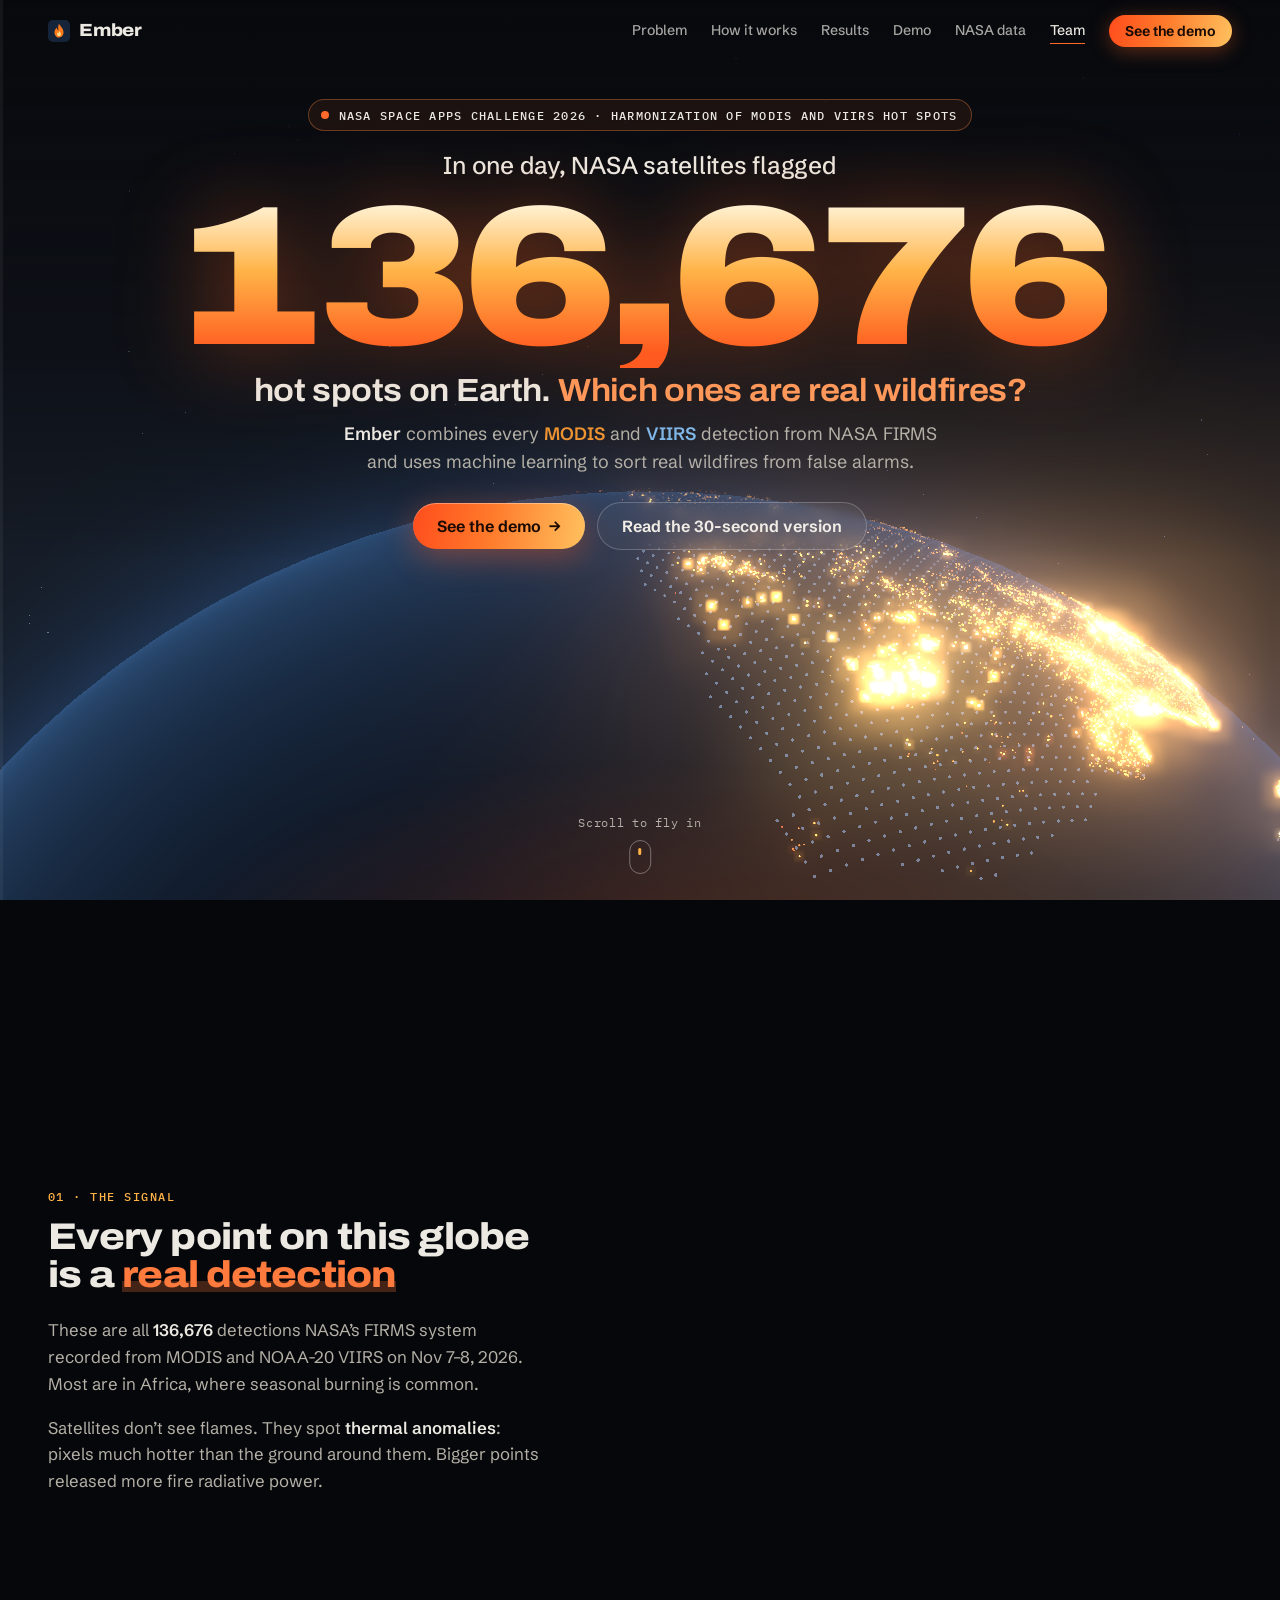
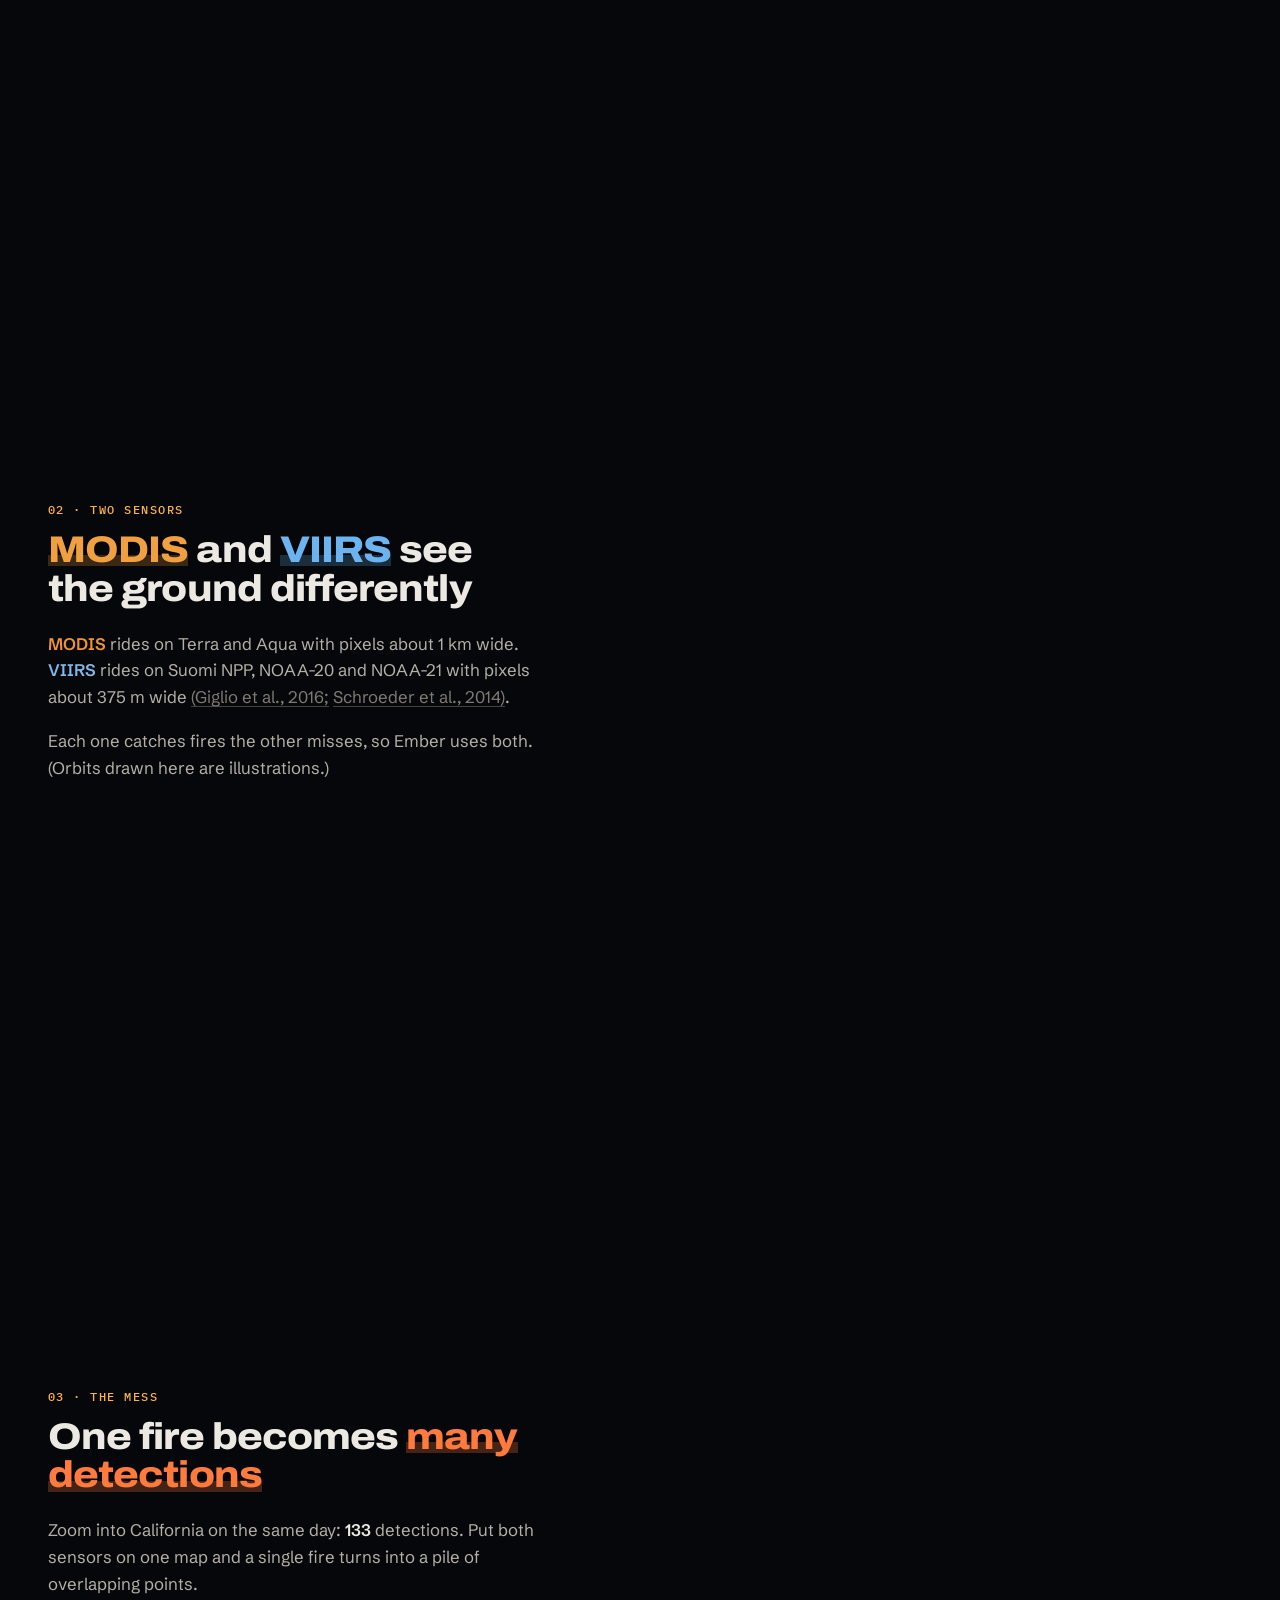
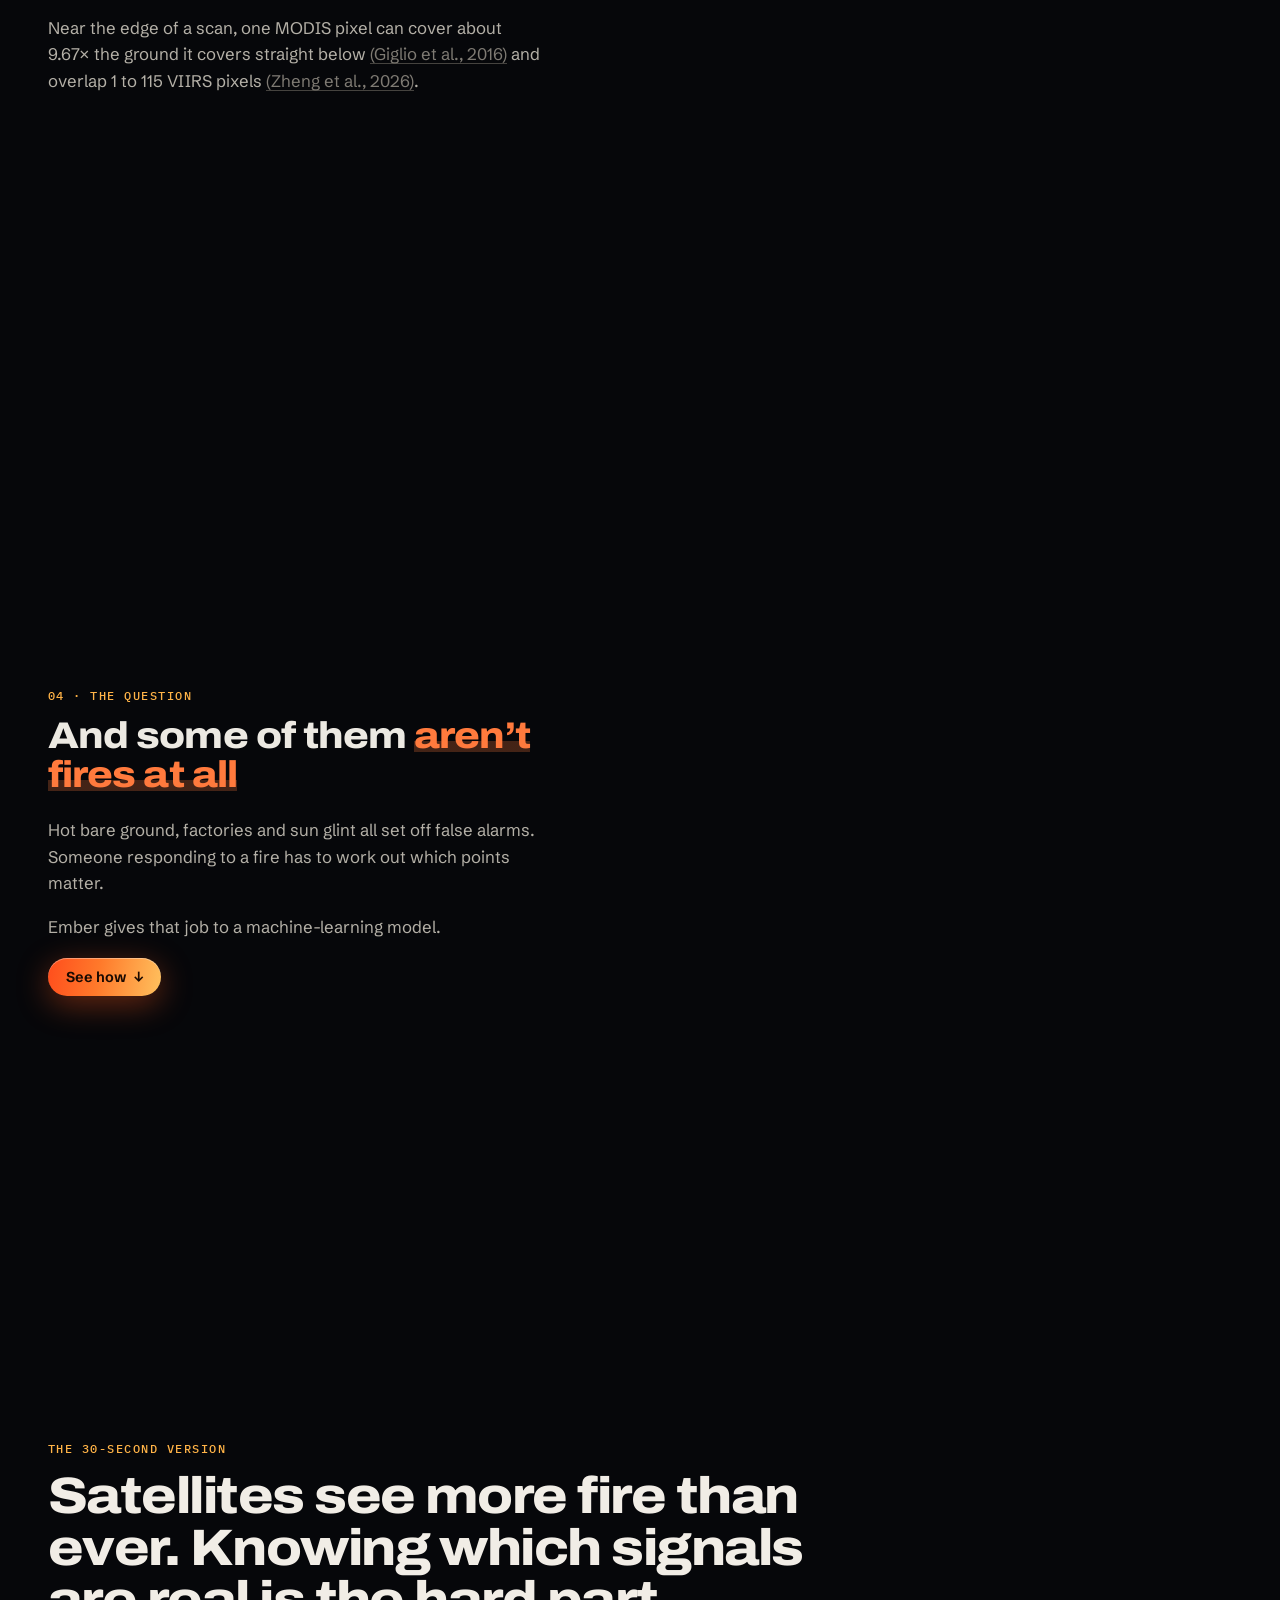
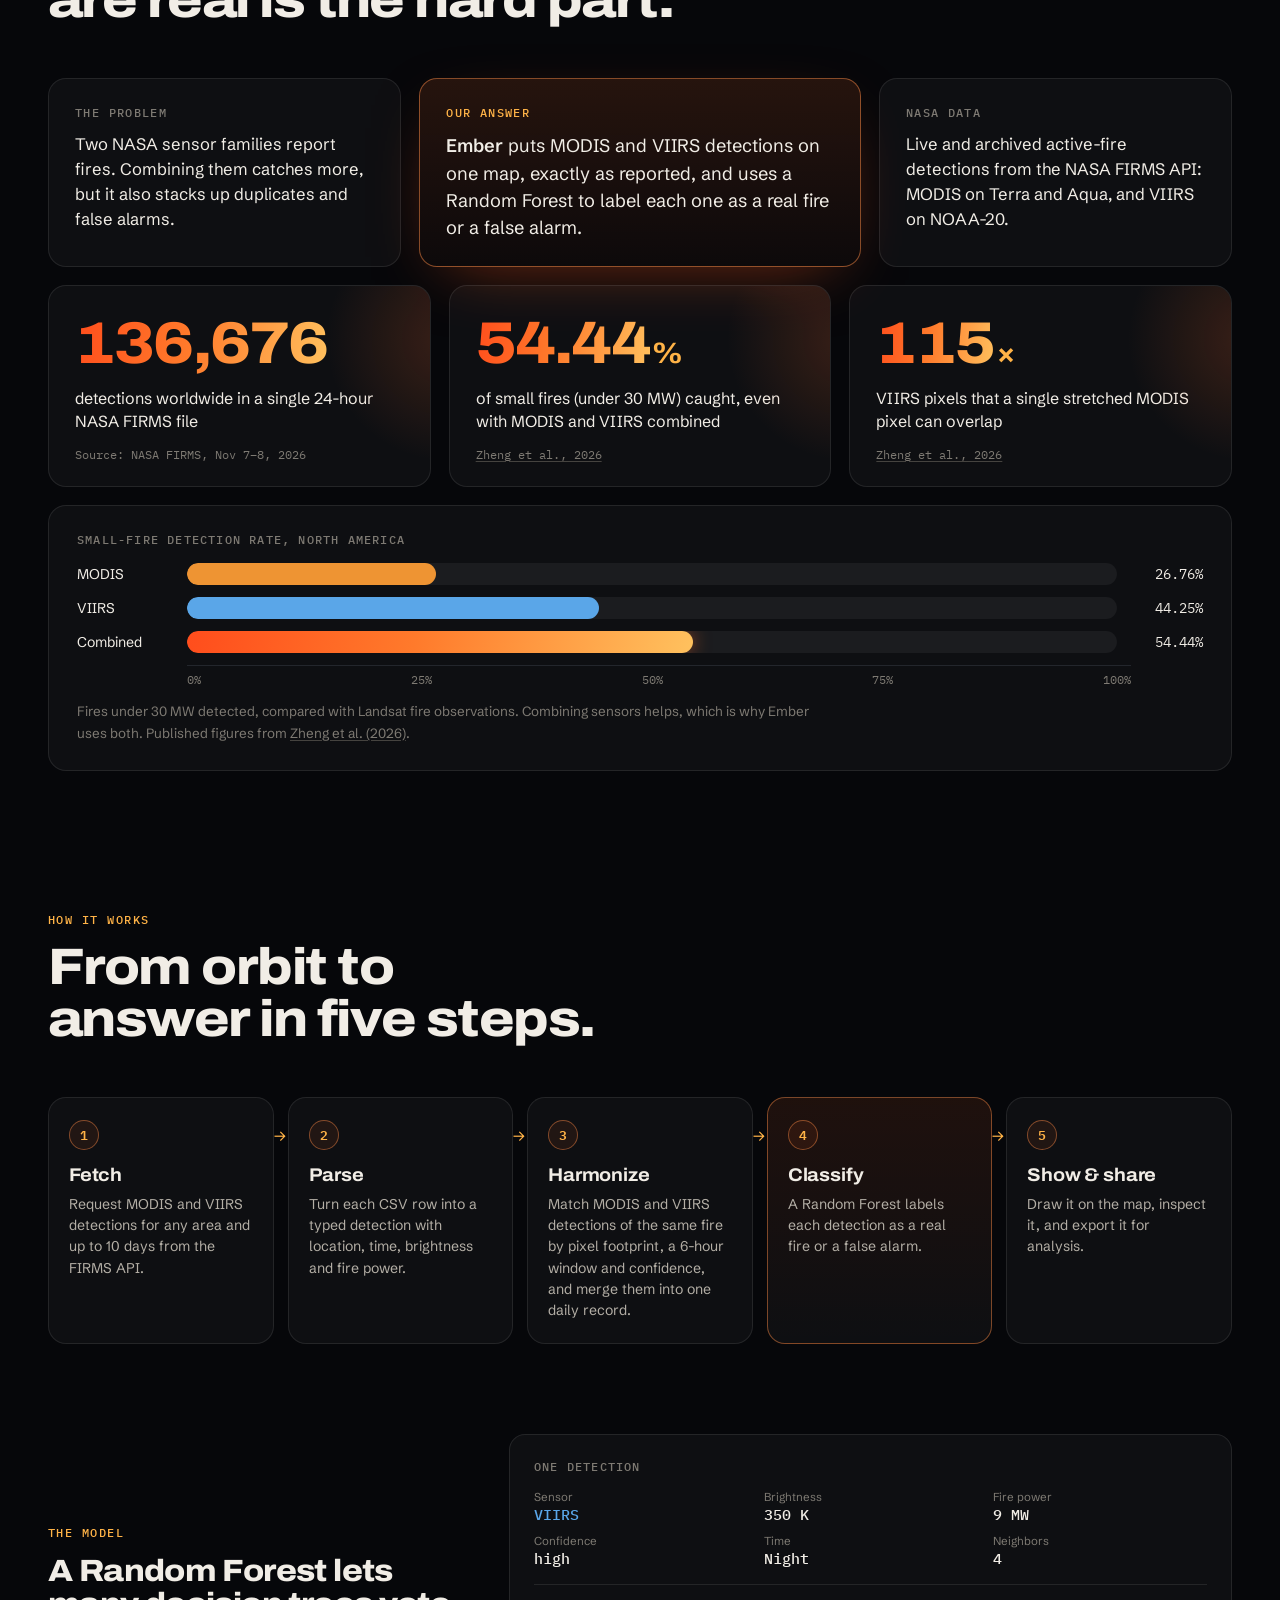
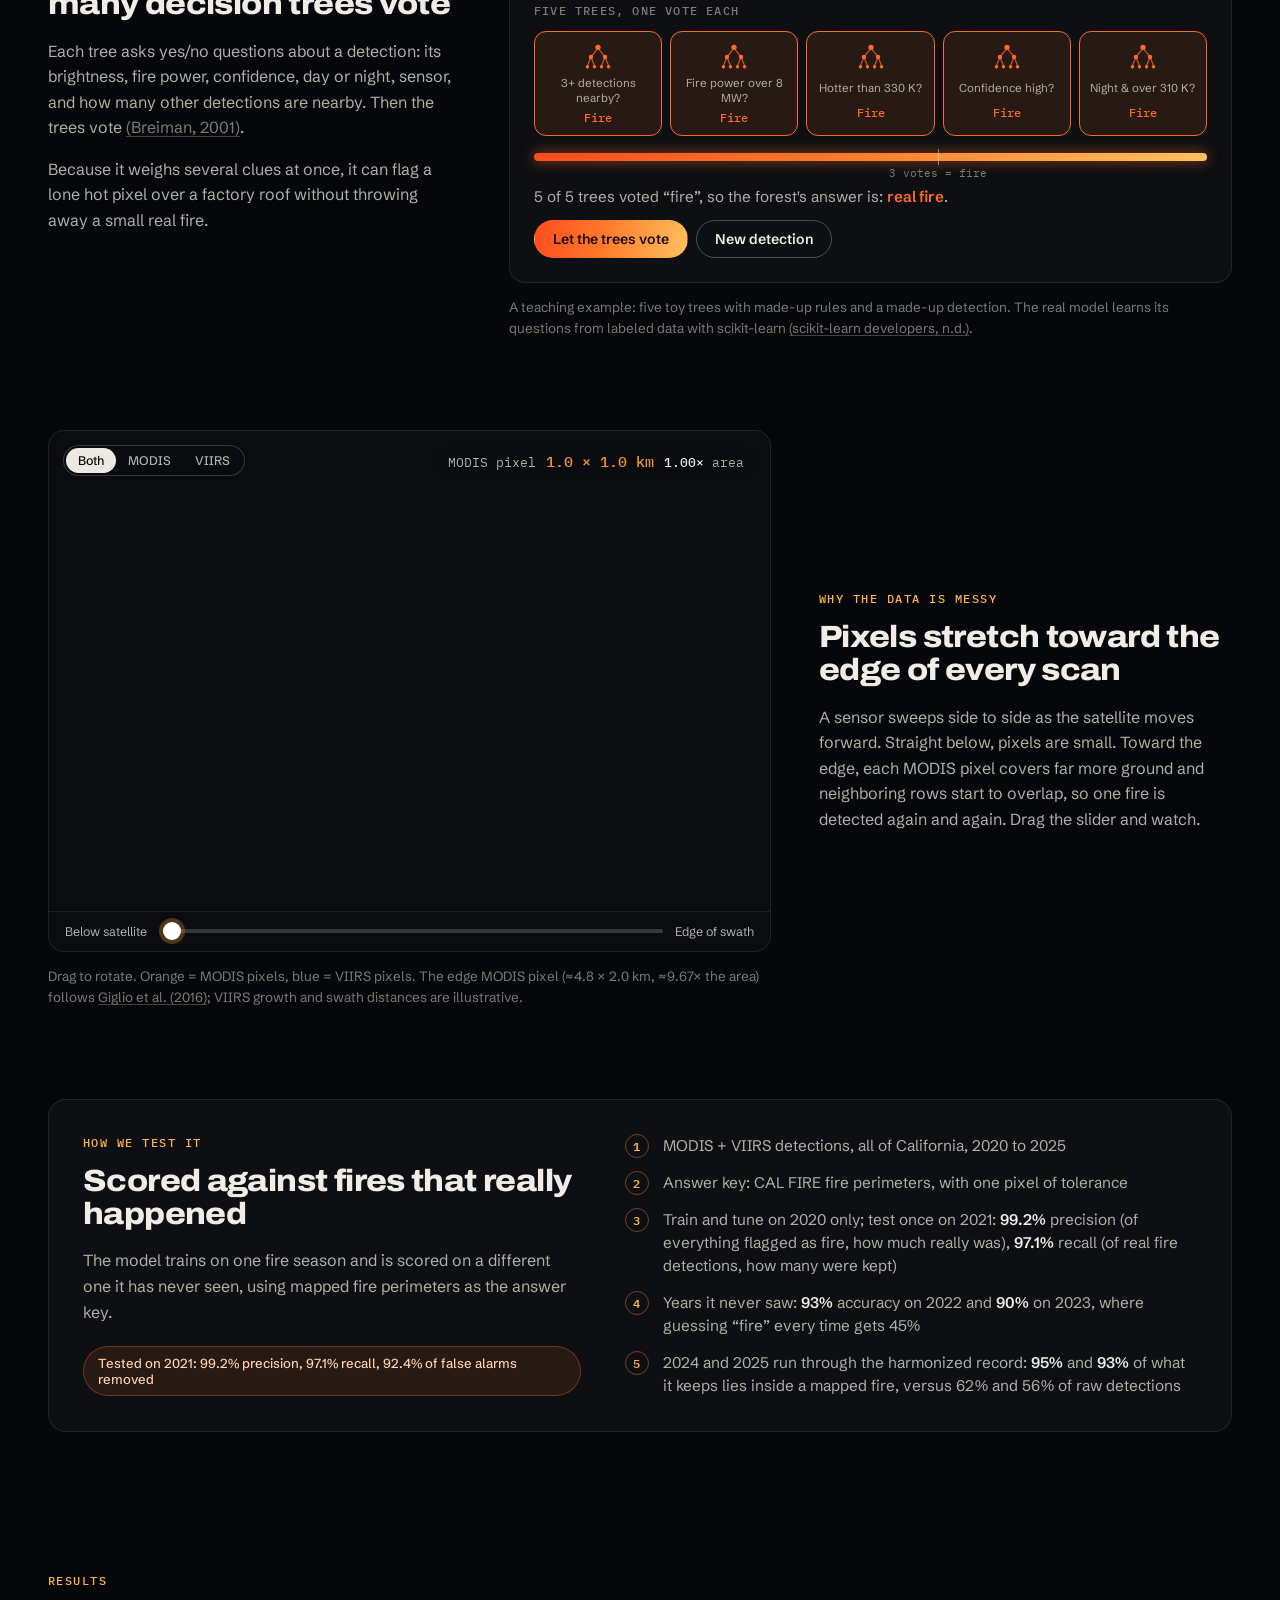
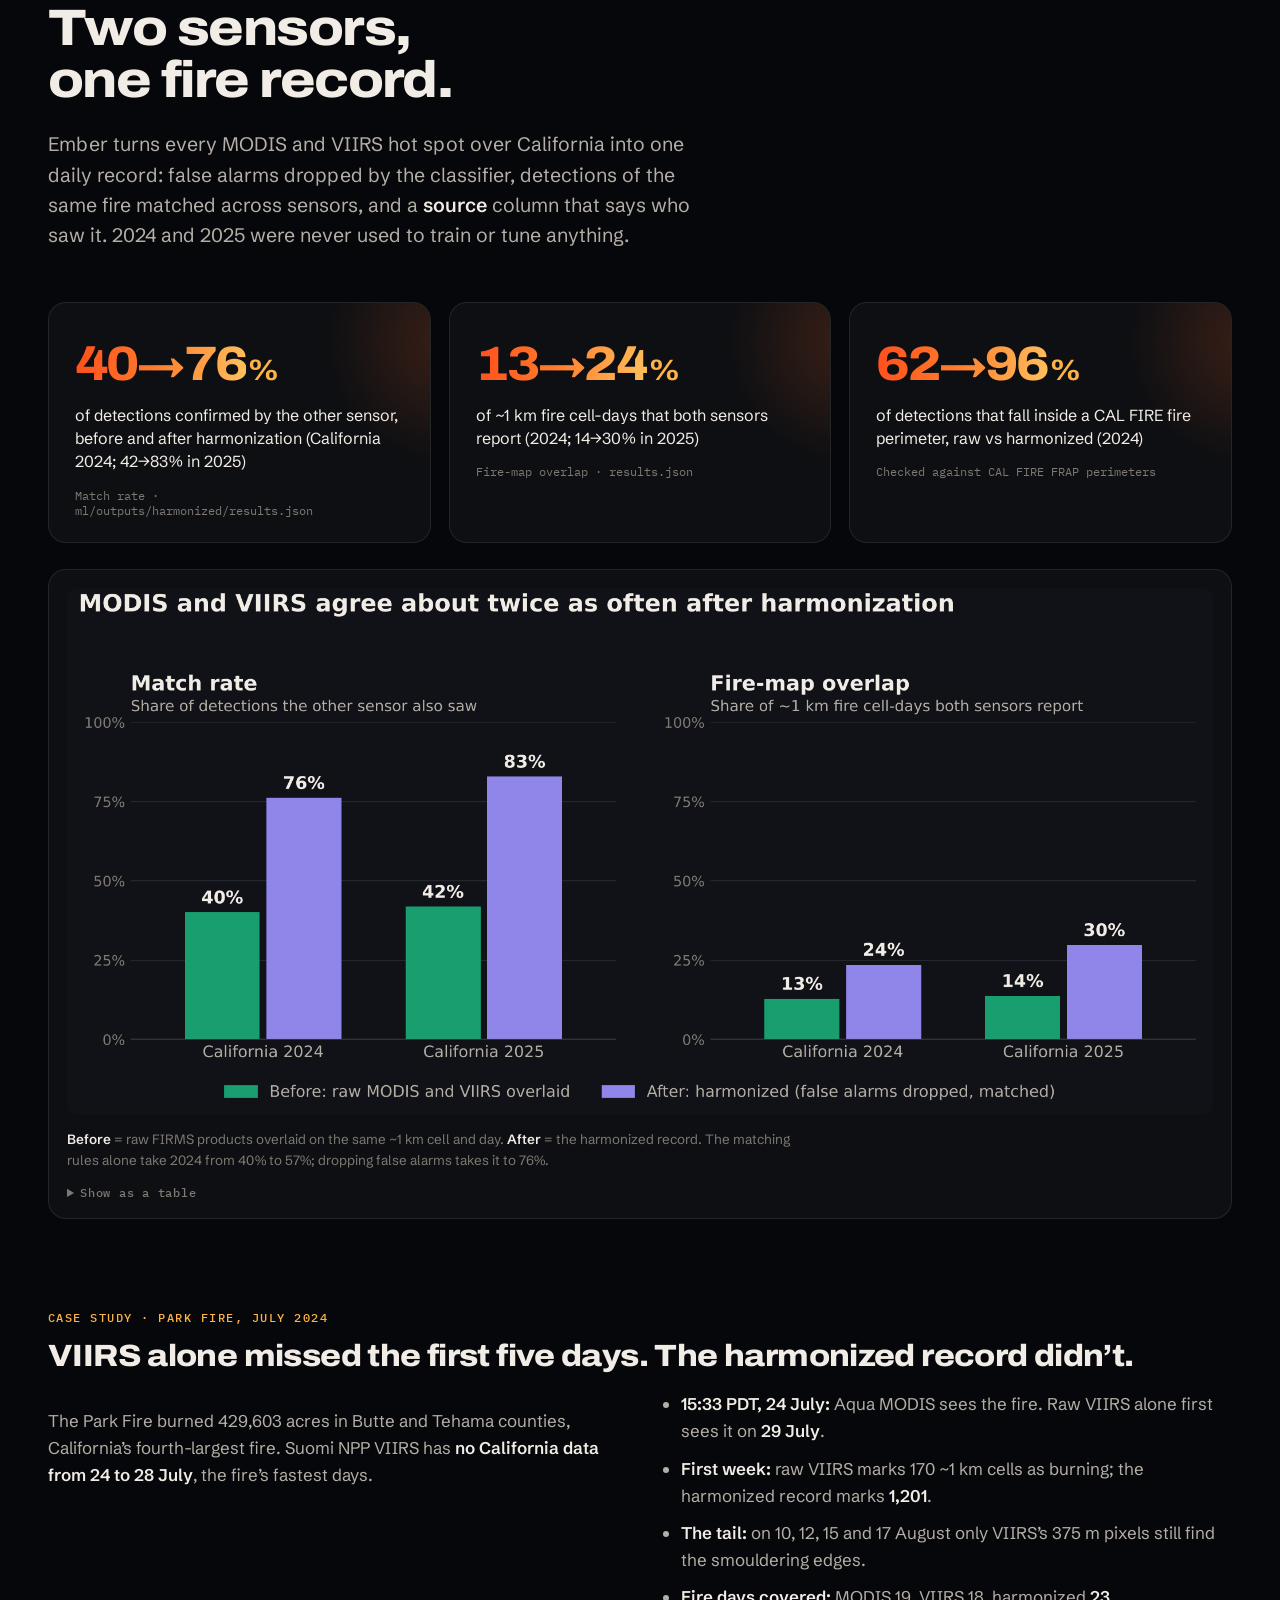
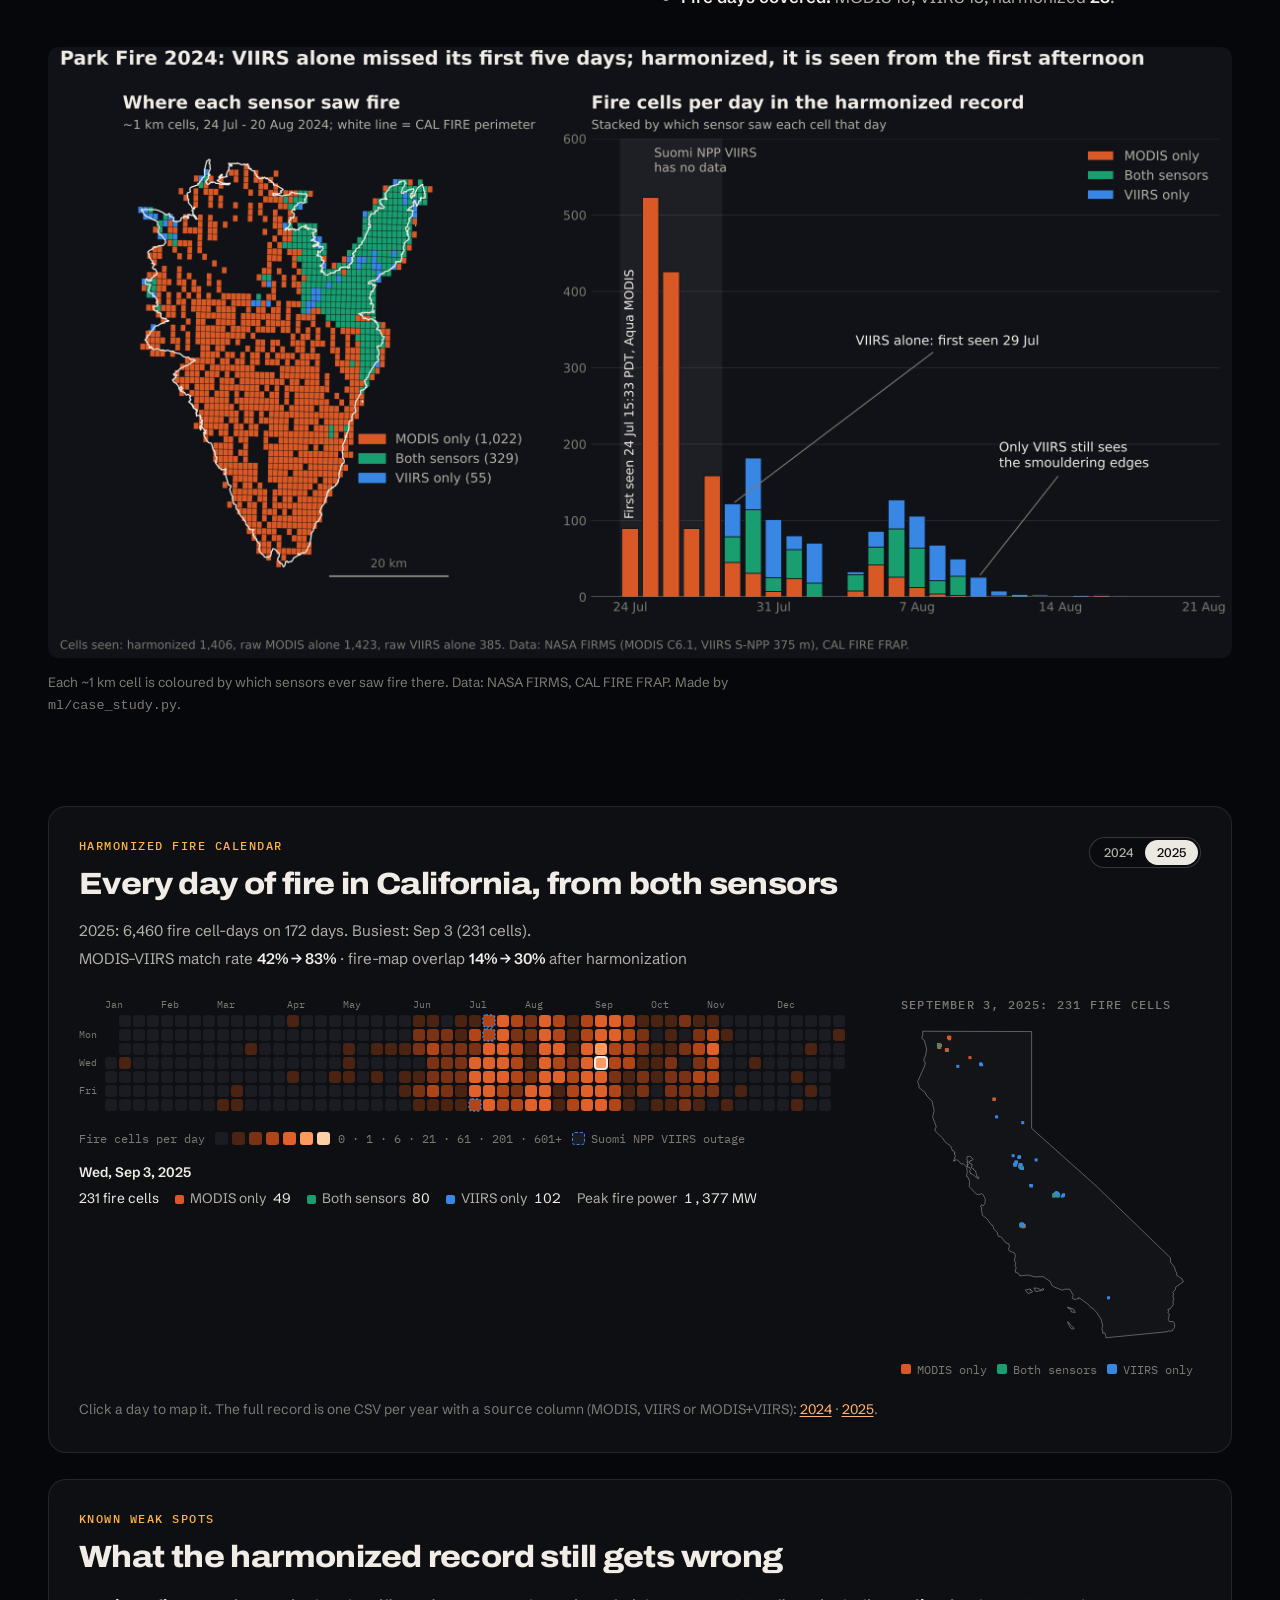
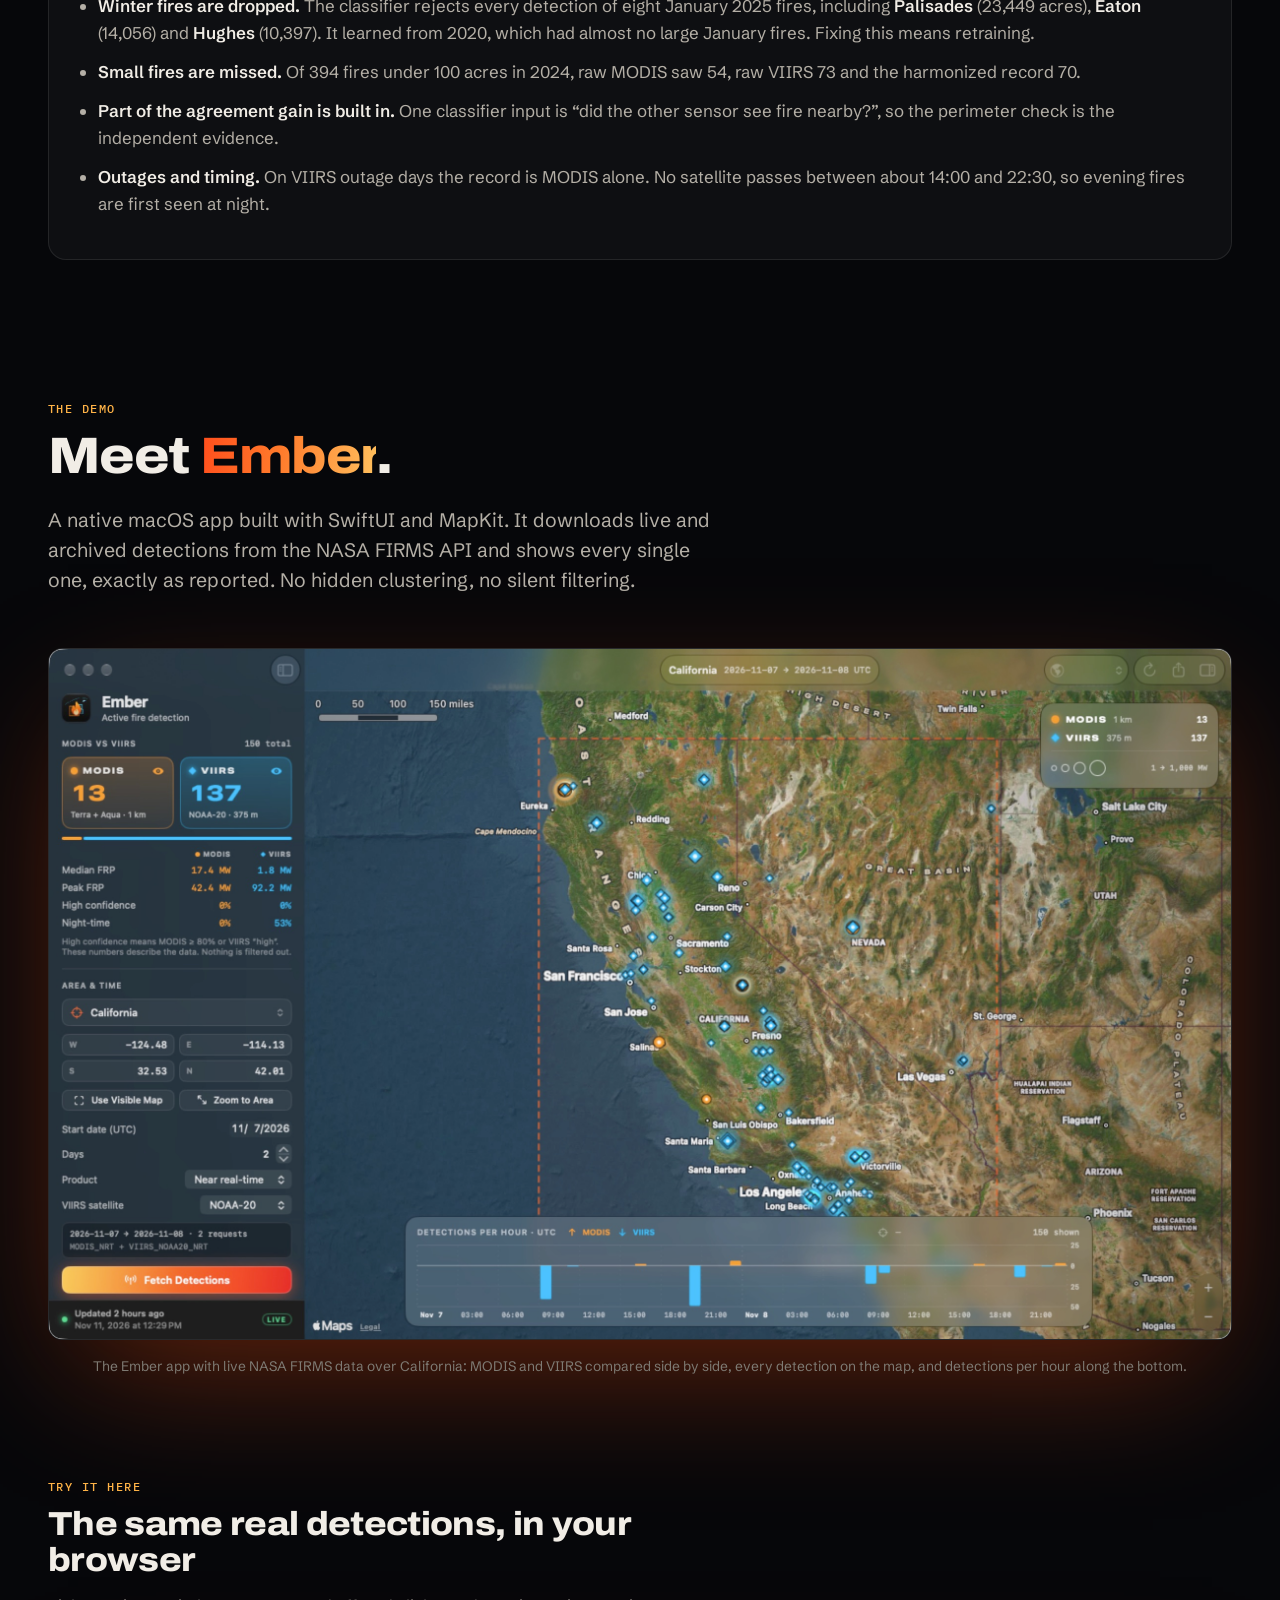
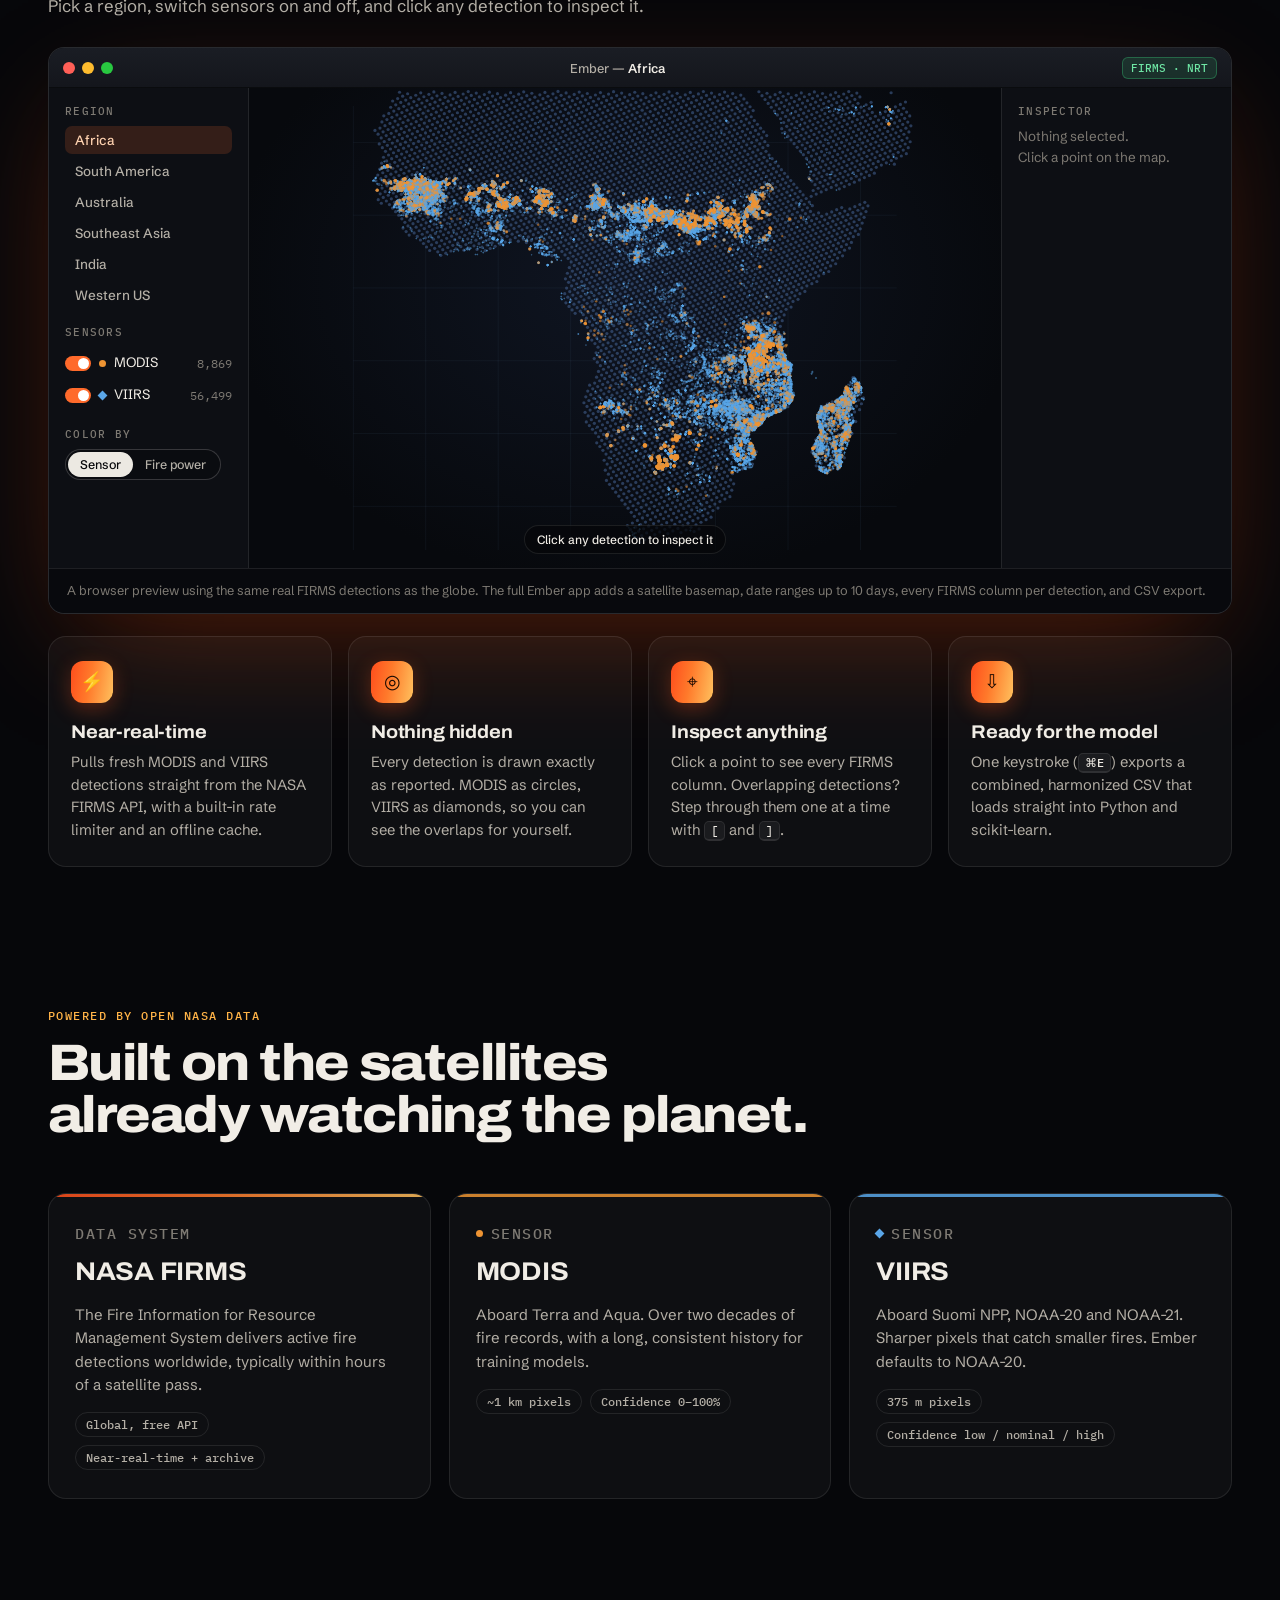
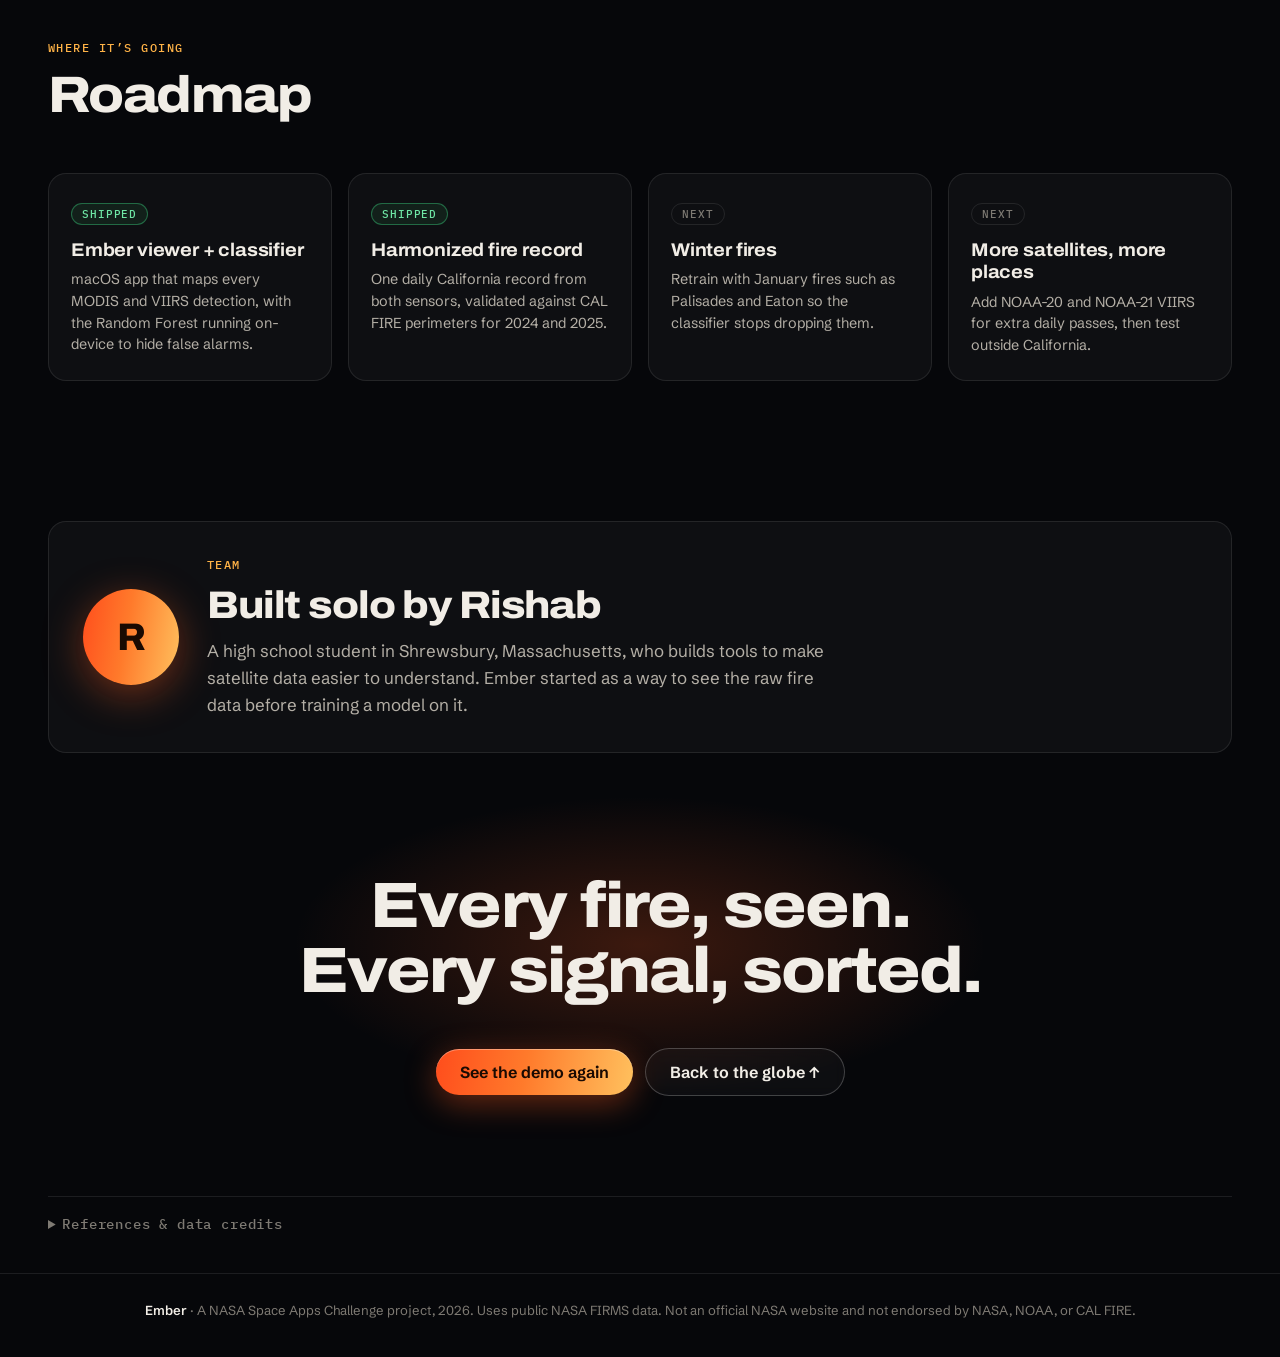
==== commit cf1c49e4: "Add results, Park Fire case study and harmonized fire calendar to the site - website: new Results se" ====
--- a/website/index.html
+++ b/website/index.html
@@ -34,6 +34,7 @@
   <nav id="nav-links">
     <a href="#problem">Problem</a>
     <a href="#how">How it works</a>
+    <a href="#results">Results</a>
     <a href="#demo">Demo</a>
     <a href="#data">NASA data</a>
     <a href="#team">Team</a>
@@ -66,8 +67,7 @@
   <div class="steps-wrap">
     <!-- The hook: a counter runs up while the fires switch on across the planet. -->
     <article class="step step-hero" data-step="0">
-      <!-- ✏️ EDIT THIS: add your challenge name / team name / location, e.g. "NASA Space Apps Challenge · Boston" -->
-      <p class="eyebrow"><span class="pulse"></span>NASA Space Apps Challenge</p>
+      <p class="eyebrow"><span class="pulse"></span>NASA Space Apps Challenge 2026 · Harmonization of MODIS and VIIRS Hot Spots</p>
       <h1 class="hook" id="hook">
         <span class="hook-pre">In one day, NASA satellites flagged</span>
         <span class="hook-num" id="hook-num" data-total="136676">136,676</span>
@@ -173,7 +173,7 @@
   <ol class="pipeline">
     <li class="reveal"><span class="p-num">1</span><h3>Fetch</h3><p>Request MODIS and VIIRS detections for any area and up to 10 days from the FIRMS API.</p></li>
     <li class="reveal"><span class="p-num">2</span><h3>Parse</h3><p>Turn each CSV row into a typed detection with location, time, brightness and fire power.</p></li>
-    <li class="reveal"><span class="p-num">3</span><h3>Harmonize</h3><p>Put both sensors on one timeline and one map, with their different confidence scales kept intact.</p></li>
+    <li class="reveal"><span class="p-num">3</span><h3>Harmonize</h3><p>Match MODIS and VIIRS detections of the same fire by pixel footprint, a 6-hour window and confidence, and merge them into one daily record.</p></li>
     <li class="reveal"><span class="p-num">4</span><h3>Classify</h3><p>A Random Forest labels each detection as a real fire or a false alarm.</p></li>
     <li class="reveal"><span class="p-num">5</span><h3>Show &amp; share</h3><p>Draw it on the map, inspect it, and export it for analysis.</p></li>
   </ol>
@@ -235,16 +235,118 @@
       <p class="kicker">How we test it</p>
       <h3>Scored against fires that really happened</h3>
       <p>The model trains on one fire season and is scored on a different one it has never seen, using mapped fire perimeters as the answer key.</p>
-      <!-- ✏️ ADD YOUR RESULTS HERE LATER: replace the status line below with your numbers or a chart image -->
-      <p class="status-pill"><span class="pulse"></span>Experiment in progress: results coming soon</p>
+      <p class="status-pill">Tested on 2021: 99.2% precision, 97.1% recall, 92.4% of false alarms removed</p>
     </div>
     <ol class="mini-steps">
-      <li>MODIS + VIIRS detections, California, Jun–Nov 2020 and 2021</li>
-      <li>Answer key: CAL FIRE fire perimeters</li>
-      <li>Train on 2020, test on 2021 (unseen data)</li>
-      <li>Score <b>precision</b> (of everything flagged as fire, how much really was) and <b>recall</b> (of all real fires, how many were caught)</li>
-      <li>Compare with keeping every detection, unfiltered</li>
+      <li>MODIS + VIIRS detections, all of California, 2020 to 2025</li>
+      <li>Answer key: CAL FIRE fire perimeters, with one pixel of tolerance</li>
+      <li>Train and tune on 2020 only; test once on 2021: <b>99.2%</b> precision (of everything flagged as fire, how much really was), <b>97.1%</b> recall (of real fire detections, how many were kept)</li>
+      <li>Years it never saw: <b>93%</b> accuracy on 2022 and <b>90%</b> on 2023, where guessing “fire” every time gets 45%</li>
+      <li>2024 and 2025 run through the harmonized record: <b>95%</b> and <b>93%</b> of what it keeps lies inside a mapped fire, versus 62% and 56% of raw detections</li>
     </ol>
+  </div>
+</section>
+
+<!-- ============ RESULTS · THE HARMONIZED RECORD ============ -->
+<section class="block" id="results">
+  <div class="block-head">
+    <p class="kicker">Results</p>
+    <h2>Two sensors, one fire record.</h2>
+    <p class="lead">Ember turns every MODIS and VIIRS hot spot over California into one daily record: false alarms dropped by the classifier, detections of the same fire matched across sensors, and a <b>source</b> column that says who saw it. 2024 and 2025 were never used to train or tune anything.</p>
+  </div>
+
+  <div class="stat-grid">
+    <article class="stat-card reveal">
+      <p class="stat-num"><span>40→76</span><small>%</small></p>
+      <p class="stat-label">of detections confirmed by the other sensor, before and after harmonization (California 2024; 42→83% in 2025)</p>
+      <p class="stat-src">Match rate · ml/outputs/harmonized/results.json</p>
+    </article>
+    <article class="stat-card reveal">
+      <p class="stat-num"><span>13→24</span><small>%</small></p>
+      <p class="stat-label">of ~1 km fire cell-days that both sensors report (2024; 14→30% in 2025)</p>
+      <p class="stat-src">Fire-map overlap · results.json</p>
+    </article>
+    <article class="stat-card reveal">
+      <p class="stat-num"><span>62→96</span><small>%</small></p>
+      <p class="stat-label">of detections that fall inside a CAL FIRE fire perimeter, raw vs harmonized (2024)</p>
+      <p class="stat-src">Checked against CAL FIRE FRAP perimeters</p>
+    </article>
+  </div>
+
+  <figure class="fig card fig-img reveal">
+    <img src="img/agreement.png" width="2000" height="920" loading="lazy" alt="Bar chart. Match rate between MODIS and VIIRS rises from 40% to 76% in California 2024 and from 42% to 83% in 2025 after harmonization. Fire-map overlap rises from 13% to 24% in 2024 and from 14% to 30% in 2025.">
+    <figcaption><b>Before</b> = raw FIRMS products overlaid on the same ~1 km cell and day. <b>After</b> = the harmonized record. The matching rules alone take 2024 from 40% to 57%; dropping false alarms takes it to 76%.</figcaption>
+    <details class="table-view">
+      <summary>Show as a table</summary>
+      <table>
+        <thead><tr><th>California</th><th>Match rate before</th><th>after</th><th>Fire-map overlap before</th><th>after</th></tr></thead>
+        <tbody>
+          <tr><td>2024</td><td>40.1%</td><td>76.1%</td><td>12.8%</td><td>23.6%</td></tr>
+          <tr><td>2025</td><td>41.8%</td><td>82.9%</td><td>13.7%</td><td>29.8%</td></tr>
+        </tbody>
+      </table>
+    </details>
+  </figure>
+
+  <!-- Case study -->
+  <div class="case reveal">
+    <div class="case-text">
+      <p class="kicker">Case study · Park Fire, July 2024</p>
+      <h3>VIIRS alone missed the first five days. The harmonized record didn’t.</h3>
+      <p>The Park Fire burned 429,603 acres in Butte and Tehama counties, California’s fourth-largest fire. Suomi NPP VIIRS has <b>no California data from 24 to 28 July</b>, the fire’s fastest days.</p>
+      <ul class="case-facts">
+        <li><b>15:33 PDT, 24 July:</b> Aqua MODIS sees the fire. Raw VIIRS alone first sees it on <b>29 July</b>.</li>
+        <li><b>First week:</b> raw VIIRS marks 170 ~1 km cells as burning; the harmonized record marks <b>1,201</b>.</li>
+        <li><b>The tail:</b> on 10, 12, 15 and 17 August only VIIRS’s 375 m pixels still find the smouldering edges.</li>
+        <li><b>Fire days covered:</b> MODIS 19, VIIRS 18, harmonized <b>23</b>.</li>
+      </ul>
+    </div>
+    <figure class="fig fig-img">
+      <img src="img/park_fire.png" width="2400" height="1240" loading="lazy" alt="Left: map of the Park Fire perimeter filled with about 1 km cells, most orange (seen by MODIS only), the northeast arm green (both sensors) and a few blue (VIIRS only). Right: stacked daily bars of fire cells from 24 July to 20 August 2024; the first five days are all MODIS because Suomi NPP VIIRS has no data, later days mix both sensors, and from 10 August only VIIRS still sees fire.">
+      <figcaption>Each ~1 km cell is coloured by which sensors ever saw fire there. Data: NASA FIRMS, CAL FIRE FRAP. Made by <code>ml/case_study.py</code>.</figcaption>
+    </figure>
+  </div>
+
+  <!-- Harmonized fire calendar -->
+  <div class="cal card reveal" id="cal">
+    <div class="cal-head">
+      <div>
+        <p class="kicker">Harmonized fire calendar</p>
+        <h3>Every day of fire in California, from both sensors</h3>
+        <p id="cal-summary" class="cal-summary"></p>
+        <p id="cal-agree" class="cal-summary"></p>
+      </div>
+      <div class="seg" id="cal-years" role="group" aria-label="Choose a year"></div>
+    </div>
+    <p id="cal-status" class="cal-summary">Loading the harmonized record…</p>
+    <div class="cal-body">
+      <div class="cal-left">
+        <div class="cal-scroll">
+          <svg id="cal-grid" tabindex="0" role="application" aria-label="Calendar of days. Use the arrow keys to move between days; the selected day is described below and drawn on the map."></svg>
+        </div>
+        <div class="cal-legend" id="cal-legend"></div>
+        <div class="cal-live" id="cal-live" aria-live="polite"></div>
+      </div>
+      <figure class="cal-mapbox">
+        <p class="card-title" id="cal-map-title"></p>
+        <canvas id="cal-map" role="img"></canvas>
+        <div class="cal-map-legend" id="cal-map-legend"></div>
+      </figure>
+    </div>
+    <div class="cal-tip" id="cal-tip" hidden></div>
+    <p class="cal-foot">Click a day to map it. The full record is one CSV per year with a <code>source</code> column (MODIS, VIIRS or MODIS+VIIRS): <a href="https://github.com/rishabreddy0809/Ember_Wildfires/blob/main/ml/outputs/harmonized/harmonized_fires_2024.csv">2024</a> · <a href="https://github.com/rishabreddy0809/Ember_Wildfires/blob/main/ml/outputs/harmonized/harmonized_fires_2025.csv">2025</a>.</p>
+  </div>
+
+  <!-- Weak spots -->
+  <div class="weak card reveal">
+    <p class="kicker">Known weak spots</p>
+    <h3>What the harmonized record still gets wrong</h3>
+    <ul>
+      <li><b>Winter fires are dropped.</b> The classifier rejects every detection of eight January 2025 fires, including <b>Palisades</b> (23,449 acres), <b>Eaton</b> (14,056) and <b>Hughes</b> (10,397). It learned from 2020, which had almost no large January fires. Fixing this means retraining.</li>
+      <li><b>Small fires are missed.</b> Of 394 fires under 100 acres in 2024, raw MODIS saw 54, raw VIIRS 73 and the harmonized record 70.</li>
+      <li><b>Part of the agreement gain is built in.</b> One classifier input is “did the other sensor see fire nearby?”, so the perimeter check is the independent evidence.</li>
+      <li><b>Outages and timing.</b> On VIIRS outage days the record is MODIS alone. No satellite passes between about 14:00 and 22:30, so evening fires are first seen at night.</li>
+    </ul>
   </div>
 </section>
 
@@ -356,12 +458,11 @@
     <p class="kicker">Where it’s going</p>
     <h2>Roadmap</h2>
   </div>
-  <!-- ✏️ EDIT THIS: change the "Next" items to match your real plans -->
   <ol class="roadmap">
-    <li class="done reveal"><span class="rm-tag">Shipped</span><h3>Ember viewer</h3><p>macOS app that downloads, maps, inspects and exports every MODIS and VIIRS detection.</p></li>
-    <li class="now reveal"><span class="rm-tag">In progress</span><h3>Real-fire classifier</h3><p>Training and testing the Random Forest against CAL FIRE perimeters.</p></li>
-    <li class="next reveal"><span class="rm-tag">Next</span><h3>Model inside Ember</h3><p>Run the trained model in the app so the map can highlight likely real fires.</p></li>
-    <li class="next reveal"><span class="rm-tag">Next</span><h3>Beyond California</h3><p>Test the model in other fire-prone regions to see if it holds up worldwide.</p></li>
+    <li class="done reveal"><span class="rm-tag">Shipped</span><h3>Ember viewer + classifier</h3><p>macOS app that maps every MODIS and VIIRS detection, with the Random Forest running on-device to hide false alarms.</p></li>
+    <li class="done reveal"><span class="rm-tag">Shipped</span><h3>Harmonized fire record</h3><p>One daily California record from both sensors, validated against CAL FIRE perimeters for 2024 and 2025.</p></li>
+    <li class="next reveal"><span class="rm-tag">Next</span><h3>Winter fires</h3><p>Retrain with January fires such as Palisades and Eaton so the classifier stops dropping them.</p></li>
+    <li class="next reveal"><span class="rm-tag">Next</span><h3>More satellites, more places</h3><p>Add NOAA-20 and NOAA-21 VIIRS for extra daily passes, then test outside California.</p></li>
   </ol>
 </section>
 
@@ -371,8 +472,7 @@
     <div class="avatar" aria-hidden="true">R</div>
     <div>
       <p class="kicker">Team</p>
-      <!-- ✏️ EDIT THIS: add teammates, a team name, or a line about yourself -->
-      <h2>Built by Rishab</h2>
+      <h2>Built solo by Rishab</h2>
       <p>A high school student in Shrewsbury, Massachusetts, who builds tools to make satellite data easier to understand. Ember started as a way to see the raw fire data before training a model on it.</p>
     </div>
   </div>
@@ -413,5 +513,6 @@
 </footer>
 
 <script type="module" src="js/main.js"></script>
+<script type="module" src="js/calendar.js"></script>
 </body>
 </html>
--- a/website/css/style.css
+++ b/website/css/style.css
@@ -423,6 +423,67 @@
 .story-start .hud { opacity: 0; }
 
 /* ---------- Responsive ---------- */
+
+/* ---------- Results: harmonized record, case study, calendar ---------- */
+#results .stat-num span { font-size: 0.82em; }
+.fig-img { margin-top: 26px; padding: 18px; }
+.fig-img img { display: block; width: 100%; height: auto; border-radius: 10px; }
+.table-view { margin-top: 12px; font-size: 0.86rem; color: var(--ink-2); }
+.table-view summary { cursor: pointer; font: 500 0.78rem var(--mono); letter-spacing: 0.06em; color: var(--ink-3); }
+.table-view table { border-collapse: collapse; margin-top: 10px; font-variant-numeric: tabular-nums; }
+.table-view th, .table-view td { text-align: left; padding: 6px 16px 6px 0; border-bottom: 1px solid var(--rule); }
+.table-view th { color: var(--ink-3); font-weight: 500; }
+
+.case { display: grid; grid-template-columns: minmax(0, 1fr); gap: 26px; margin-top: 90px; }
+.case-text { display: grid; grid-template-columns: minmax(0, 1fr) minmax(0, 1fr); gap: 0 44px; }
+.case-text > .kicker, .case-text > h3 { grid-column: 1 / -1; }
+@media (max-width: 900px) { .case-text { grid-template-columns: minmax(0, 1fr); } }
+.case h3, .cal h3, .weak h3 { font: 800 clamp(1.5rem, 2.4vw, 2rem)/1.08 var(--display); font-stretch: 110%; letter-spacing: -0.02em; margin: 0 0 0.6em; color: var(--ink); }
+.case .fig-img { margin-top: 0; padding: 0; }
+.case-facts { padding-left: 1.1em; margin: 0; color: var(--ink-2); }
+.case-facts li { margin-bottom: 0.6em; }
+
+.cal { position: relative; margin-top: 90px; padding: 30px; }
+.cal-head { display: flex; justify-content: space-between; gap: 20px; align-items: start; flex-wrap: wrap; }
+.cal-summary { font-size: 0.95rem; margin: 0 0 4px; }
+.cal-body { display: grid; grid-template-columns: minmax(0, 1fr) 300px; gap: 28px; margin-top: 22px; align-items: start; }
+.cal-scroll { overflow-x: auto; padding-bottom: 6px; }
+#cal-grid { display: block; outline: none; }
+#cal-grid:focus-visible { outline: 2px solid var(--accent); outline-offset: 4px; border-radius: 6px; }
+#cal-grid text { font: 400 10px var(--mono); fill: var(--ink-3); }
+#cal-grid rect { cursor: pointer; }
+#cal-grid rect.gap { stroke: #3987e5; stroke-width: 1.4; stroke-dasharray: 2 2; }
+#cal-grid rect:hover { stroke: var(--ink); stroke-width: 1.5; stroke-dasharray: none; }
+#cal-grid rect.sel { stroke: var(--ink); stroke-width: 2; stroke-dasharray: none; }
+.cal-legend, .cal-map-legend { display: flex; flex-wrap: wrap; align-items: center; gap: 4px 10px; margin-top: 12px; font: 400 0.76rem var(--mono); color: var(--ink-3); }
+.cal-legend i { display: inline-block; width: 13px; height: 13px; border-radius: 3px; margin-right: -6px; }
+.cal-legend .cal-leg-scale { margin-left: 4px; }
+.cal-legend .cal-leg-gap i { border: 1.4px dashed #3987e5; background: #1a1c22; margin-right: 6px; vertical-align: -2px; }
+.cal-map-legend i { display: inline-block; width: 10px; height: 10px; border-radius: 2px; margin-right: 6px; }
+.cal-live, .cal-tip { font-size: 0.86rem; color: var(--ink-2); }
+.cal-live { margin-top: 16px; display: flex; flex-wrap: wrap; gap: 4px 16px; min-height: 2.6em; }
+.cal-live b, .cal-tip b { color: var(--ink); width: 100%; }
+.cal-live span, .cal-tip span { display: inline-flex; align-items: center; gap: 6px; }
+.cal-live i, .cal-tip i { width: 9px; height: 9px; border-radius: 2px; display: inline-block; }
+.cal-live em, .cal-tip em { font-style: normal; color: var(--ink); font-variant-numeric: tabular-nums; }
+.cal-tip-total { color: var(--ink) !important; }
+.cal-tip-note { color: #9ec5f4 !important; }
+.cal-tip { position: absolute; z-index: 5; transform: translate(-50%, calc(-100% - 10px)); pointer-events: none; display: flex; flex-direction: column; gap: 3px;
+  min-width: 190px; padding: 10px 12px; border-radius: 10px; background: #0b0c10; border: 1px solid var(--card-line); box-shadow: 0 10px 30px rgba(0,0,0,0.5); }
+.cal-tip[hidden] { display: none; }
+.cal-mapbox { margin: 0; }
+.cal-mapbox .card-title { margin-bottom: 8px; min-height: 1.2em; }
+#cal-map { display: block; width: 100%; height: 330px; }
+.cal-foot { font-size: 0.86rem; margin: 22px 0 0; color: var(--ink-3) !important; }
+.cal-foot a, .case a { color: var(--accent); }
+.weak { margin-top: 26px; padding: 30px; }
+.weak ul { margin: 0; padding-left: 1.1em; color: var(--ink-2); }
+.weak li { margin-bottom: 0.7em; }
+@media (max-width: 900px) {
+  .cal-body { grid-template-columns: minmax(0, 1fr); }
+  .cal { padding: 22px 18px; }
+}
+
 @media (max-width: 1080px) {
   .app-body { grid-template-columns: 180px 1fr; }
   .app-inspector { grid-column: 1 / -1; border-left: 0; border-top: 1px solid var(--card-line); }
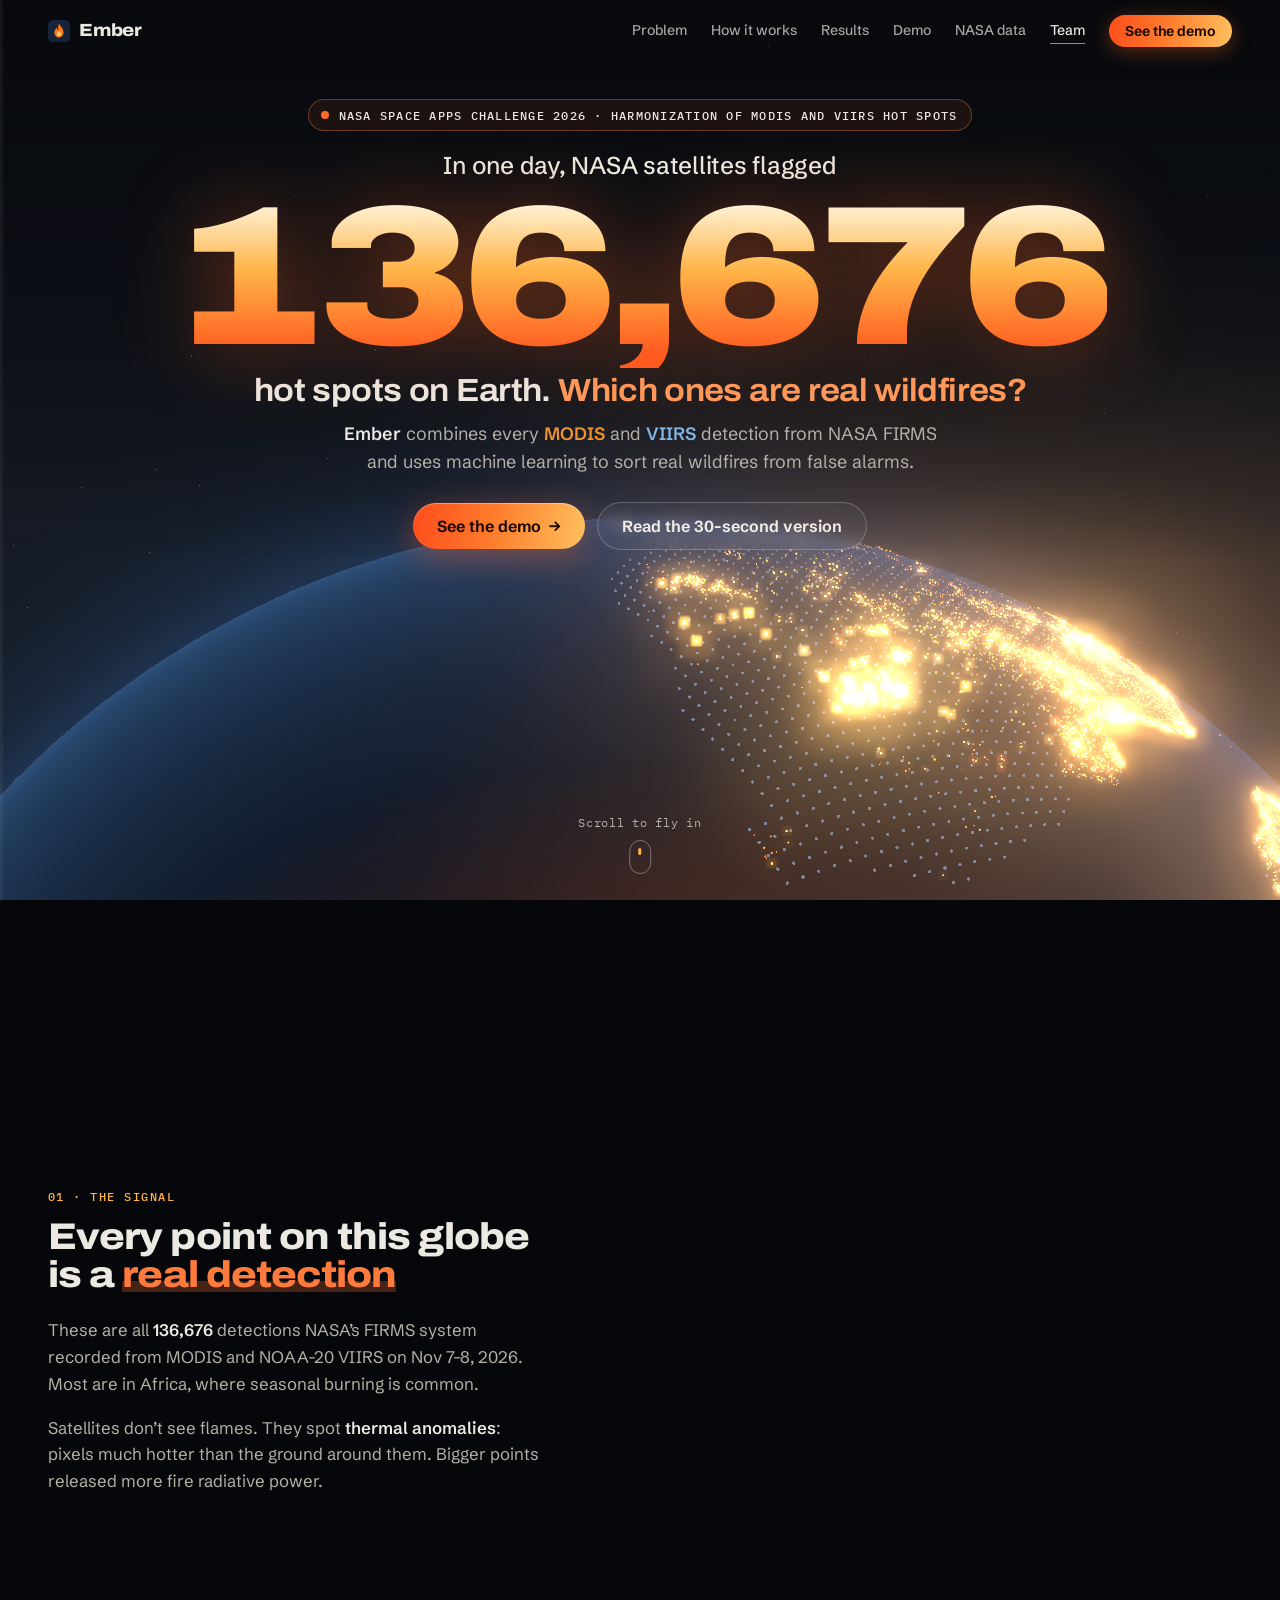
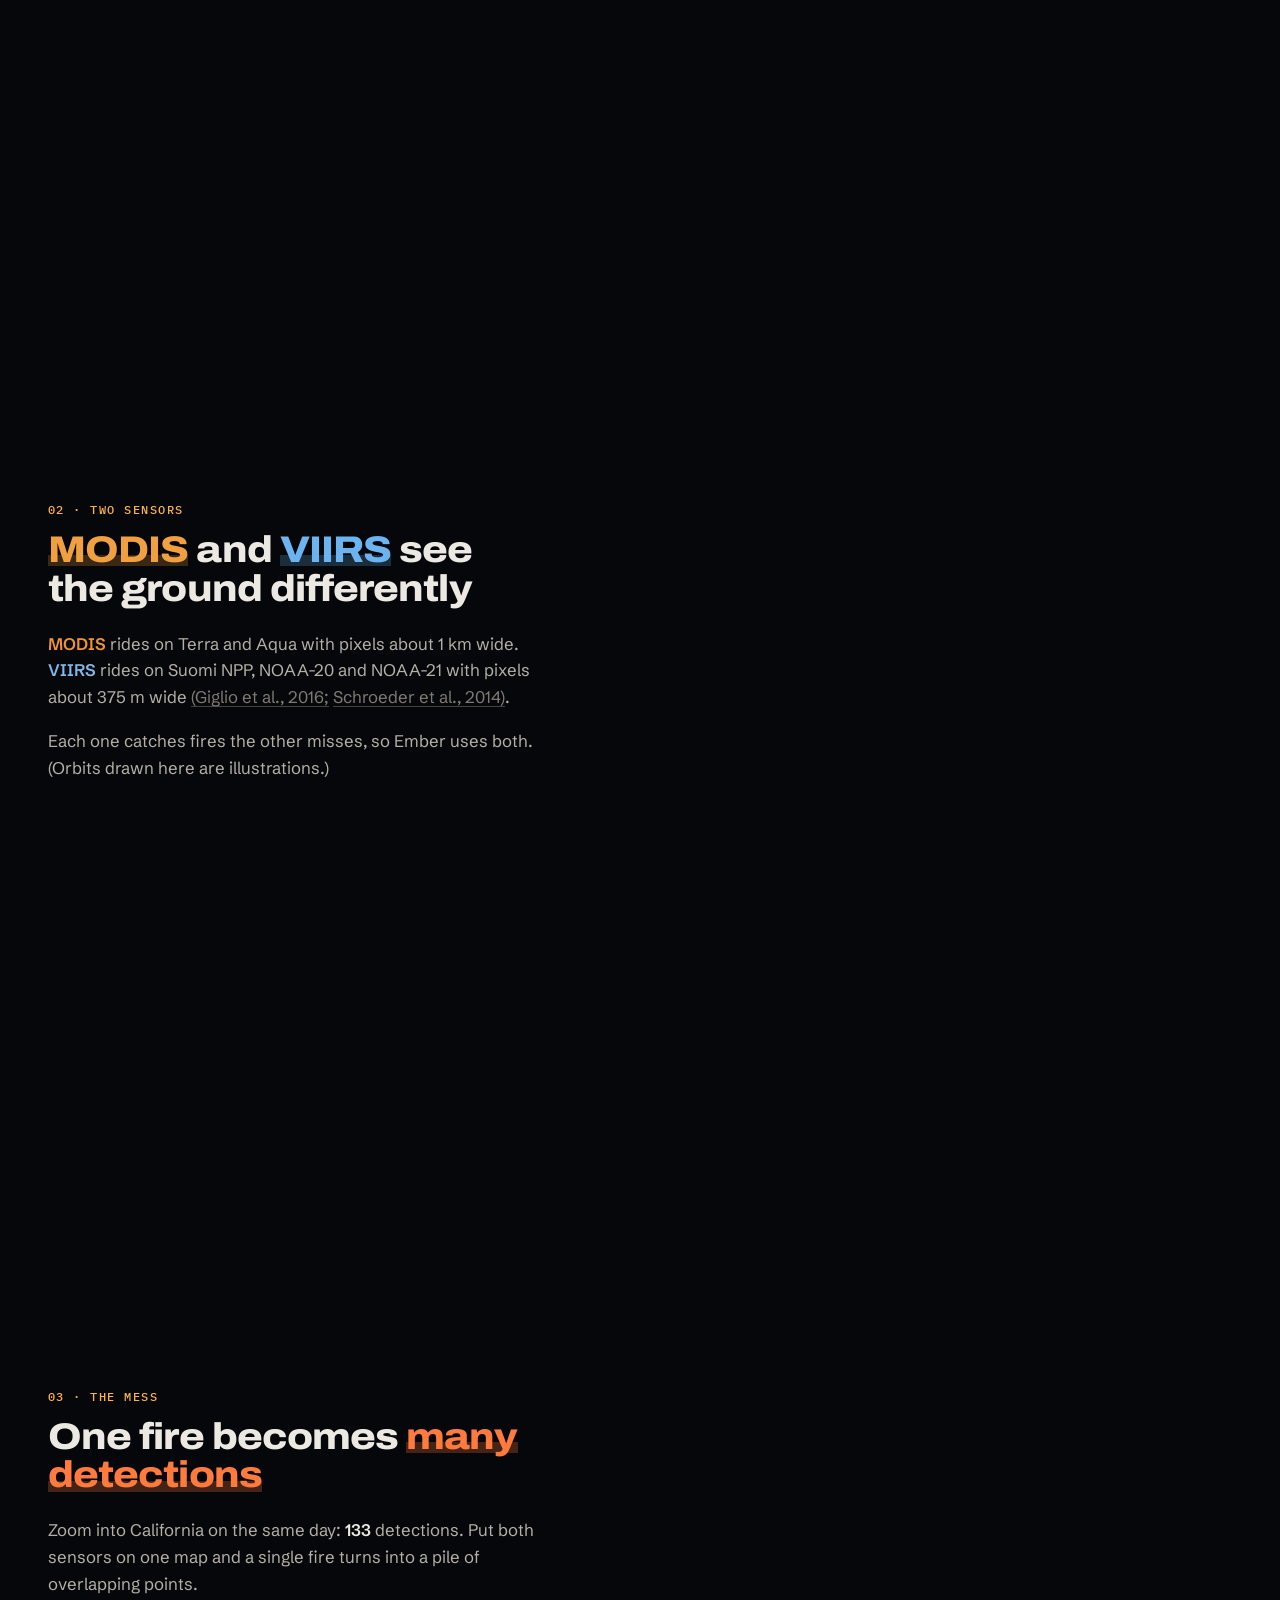
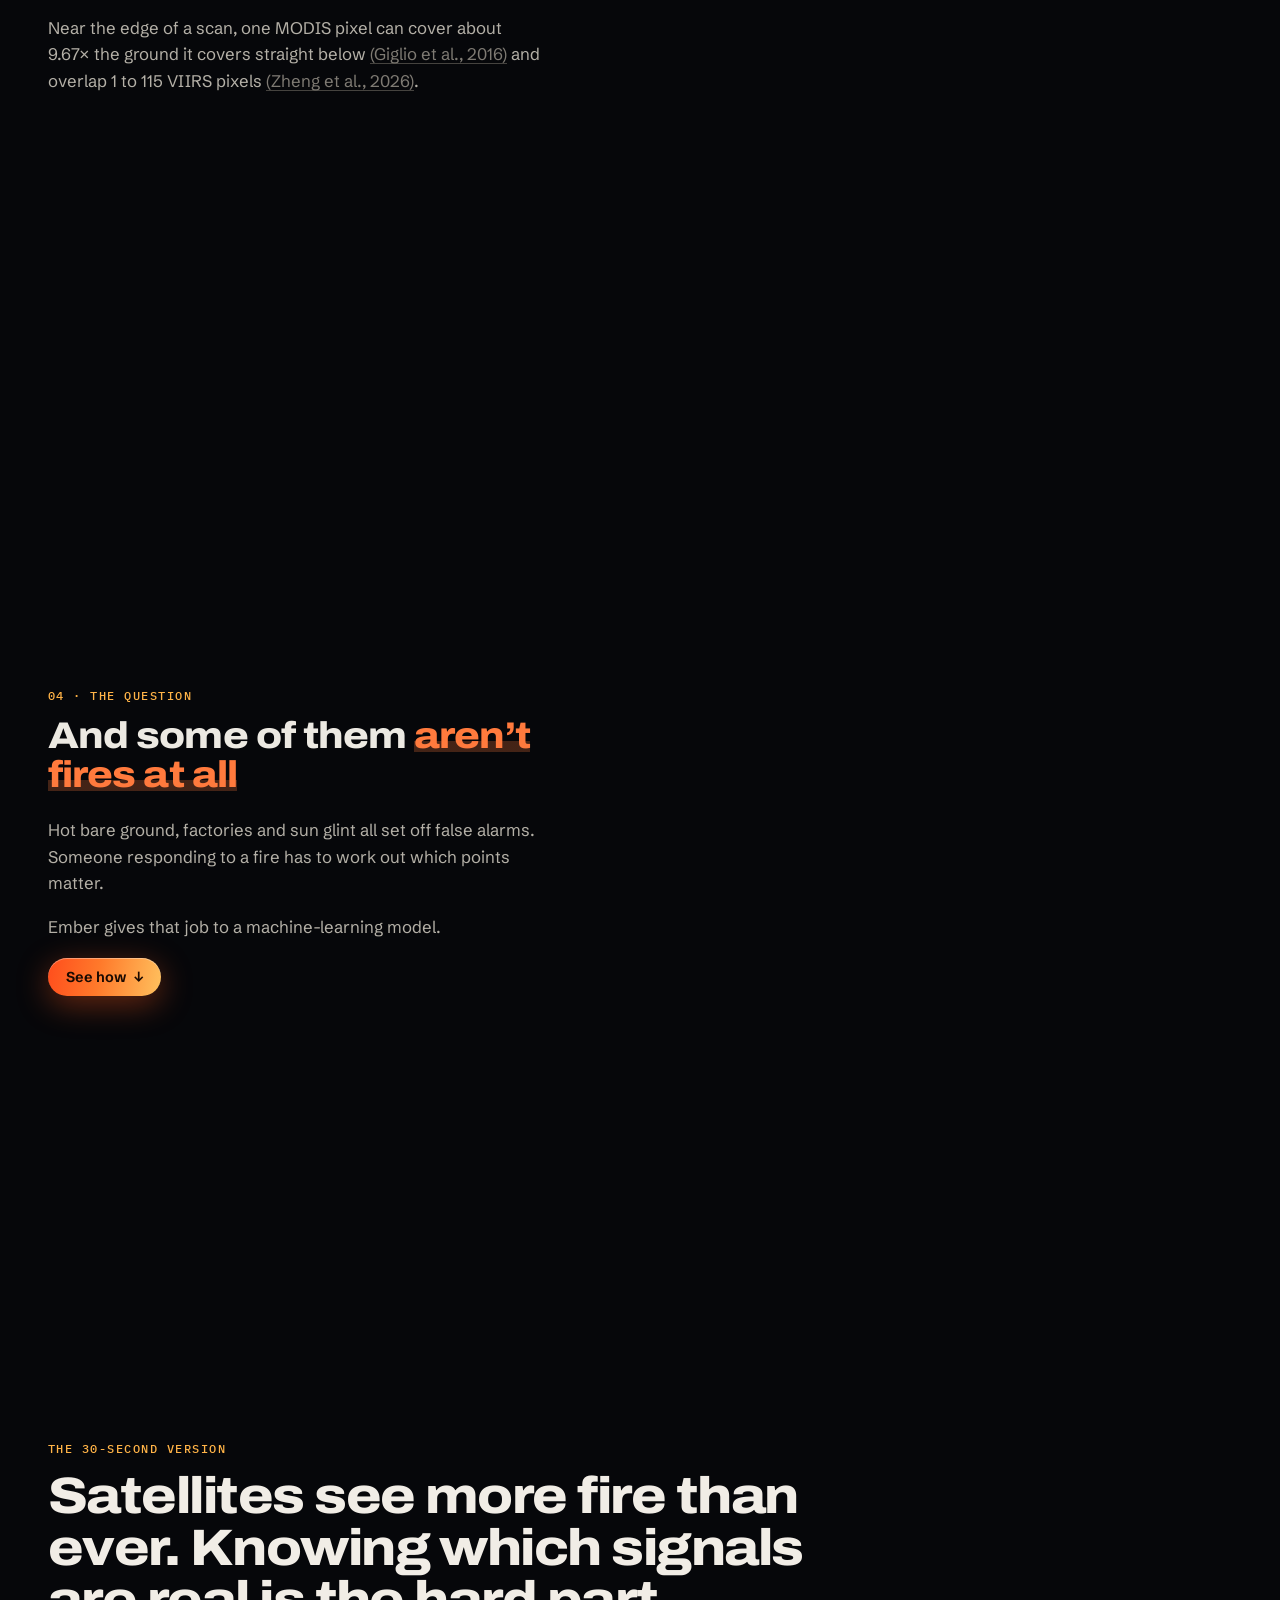
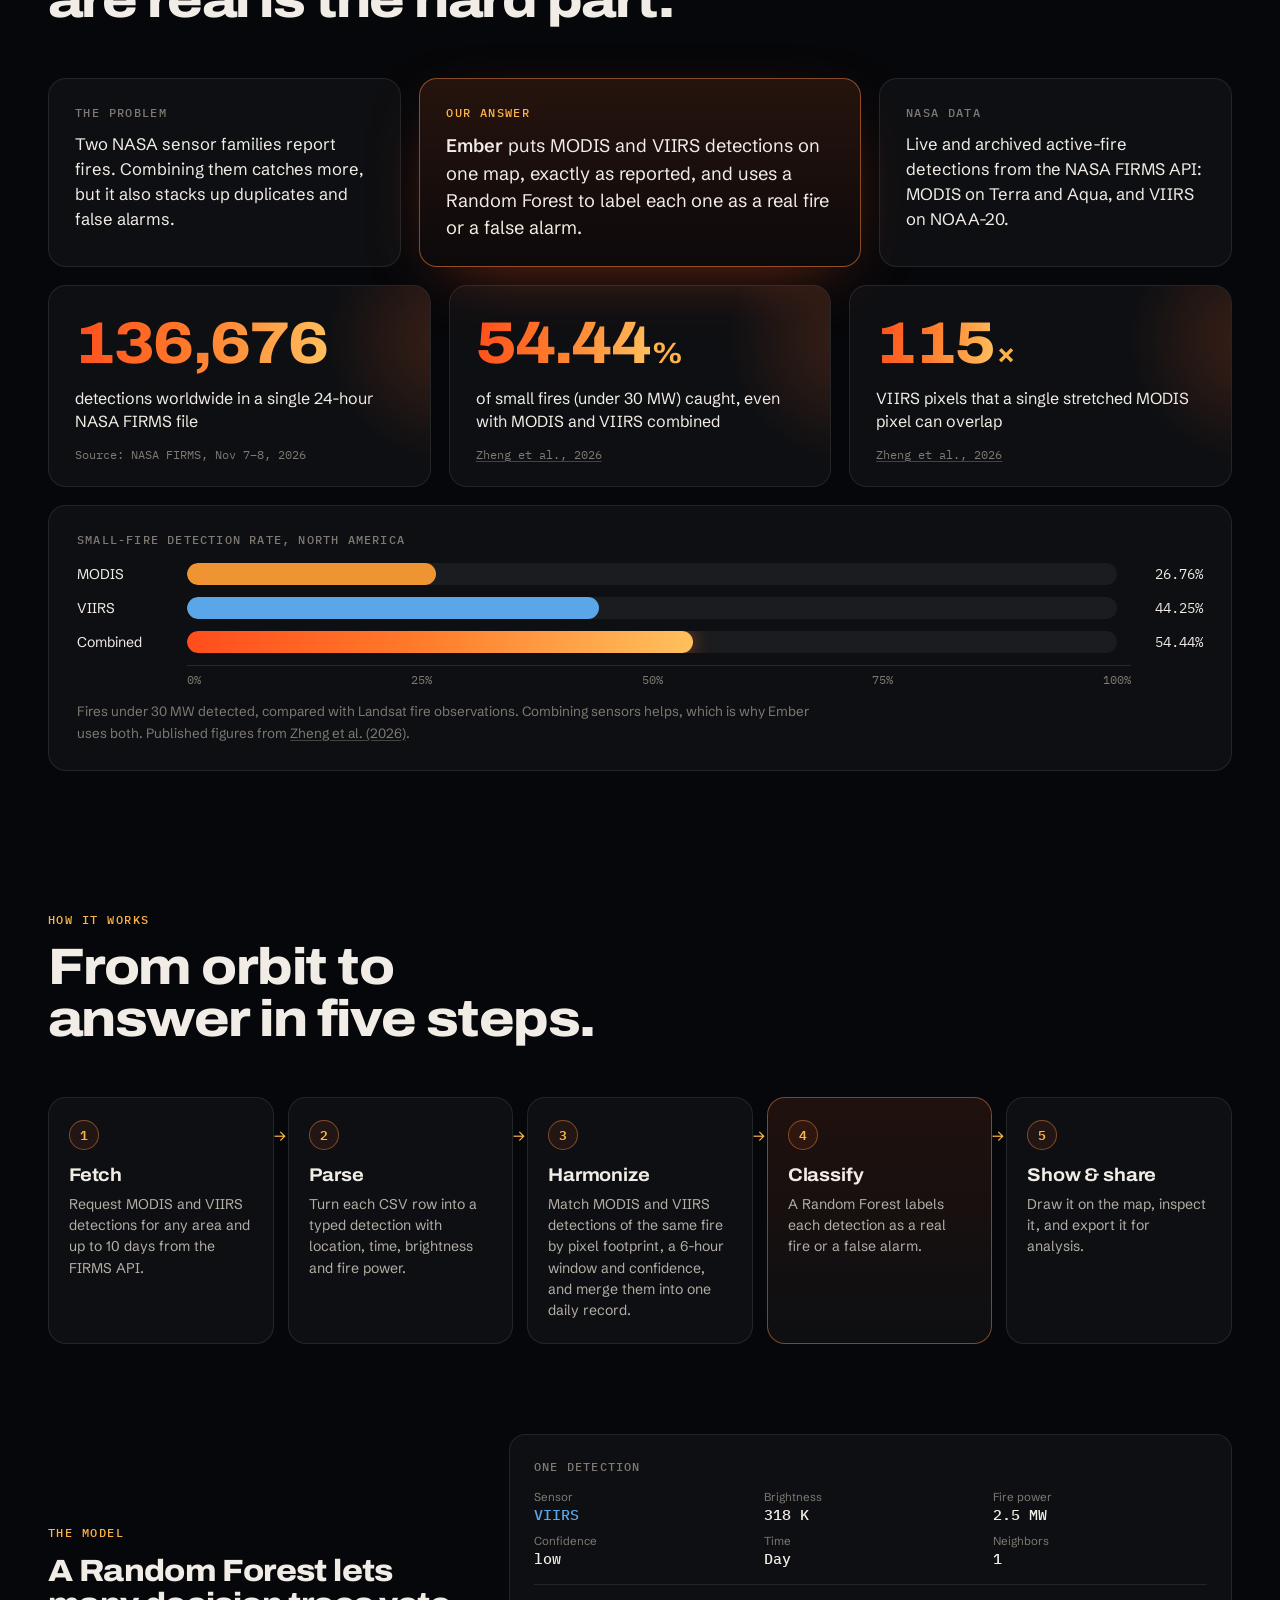
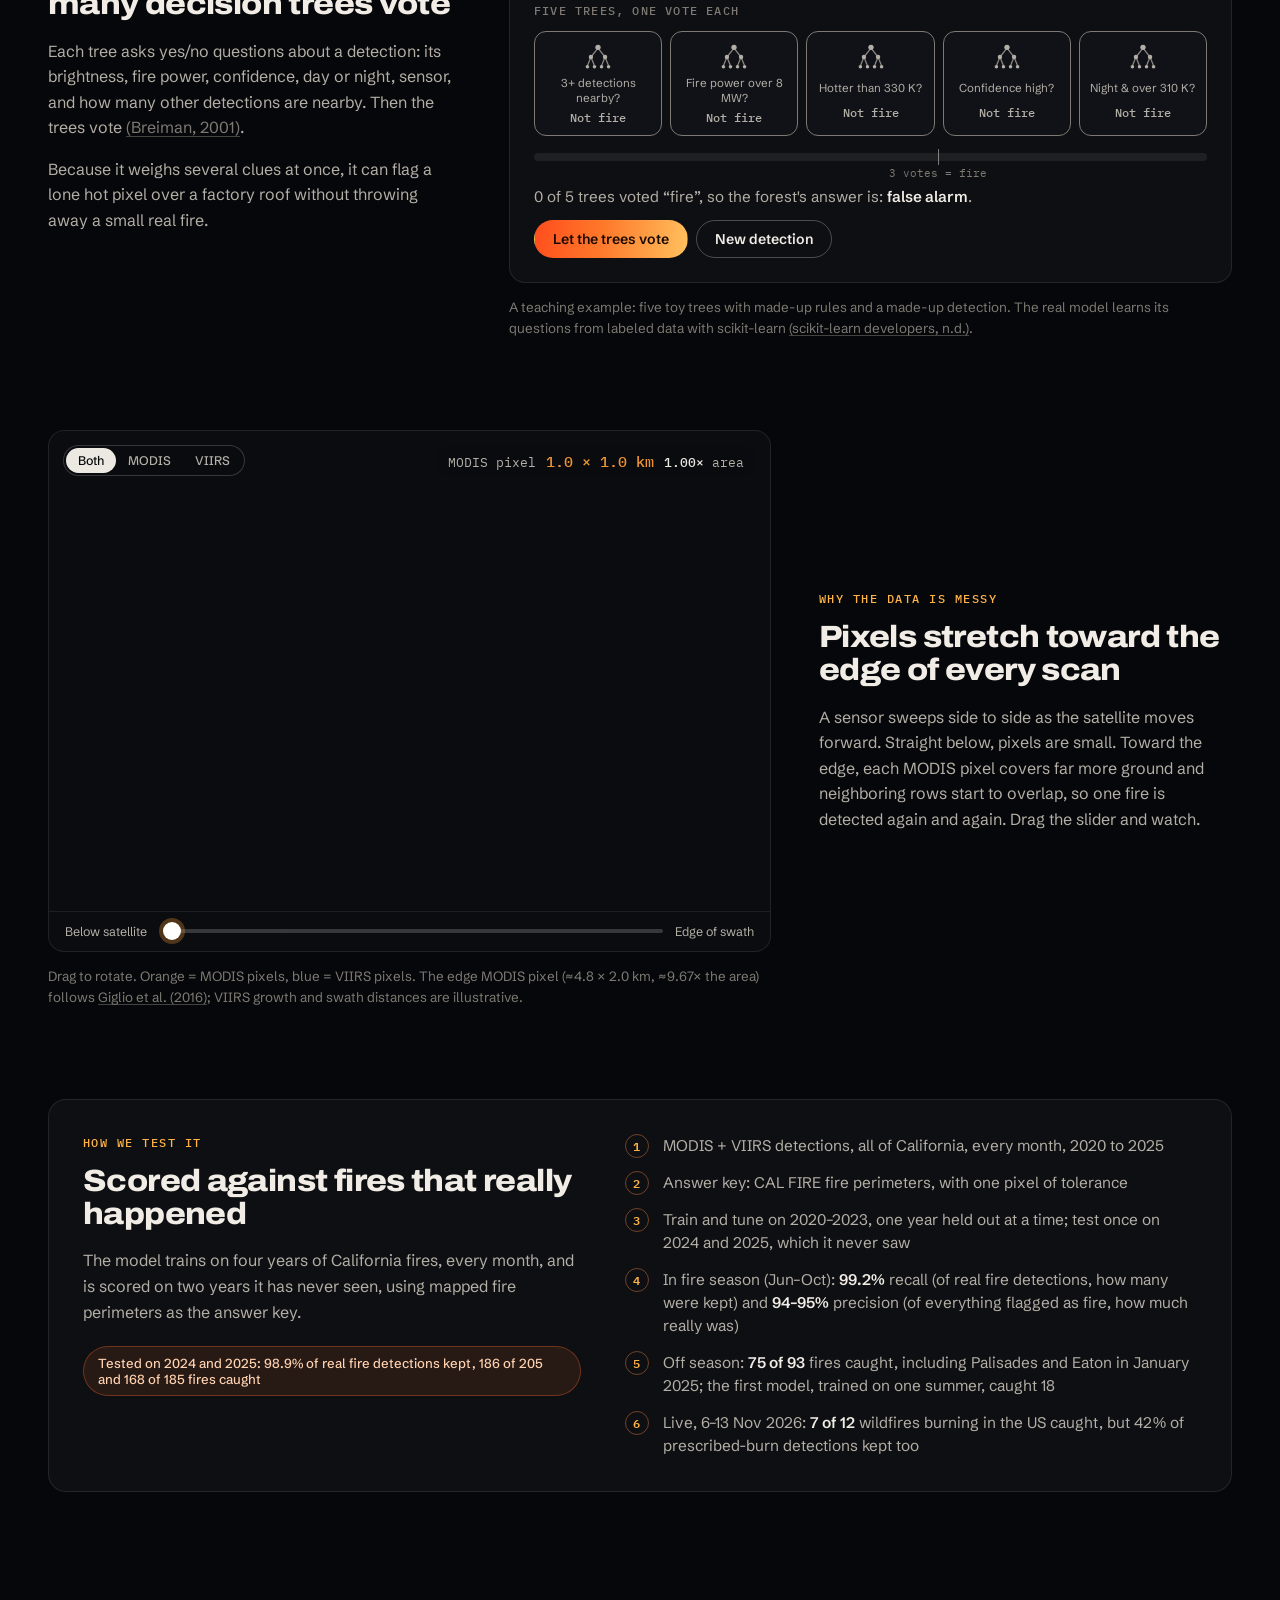
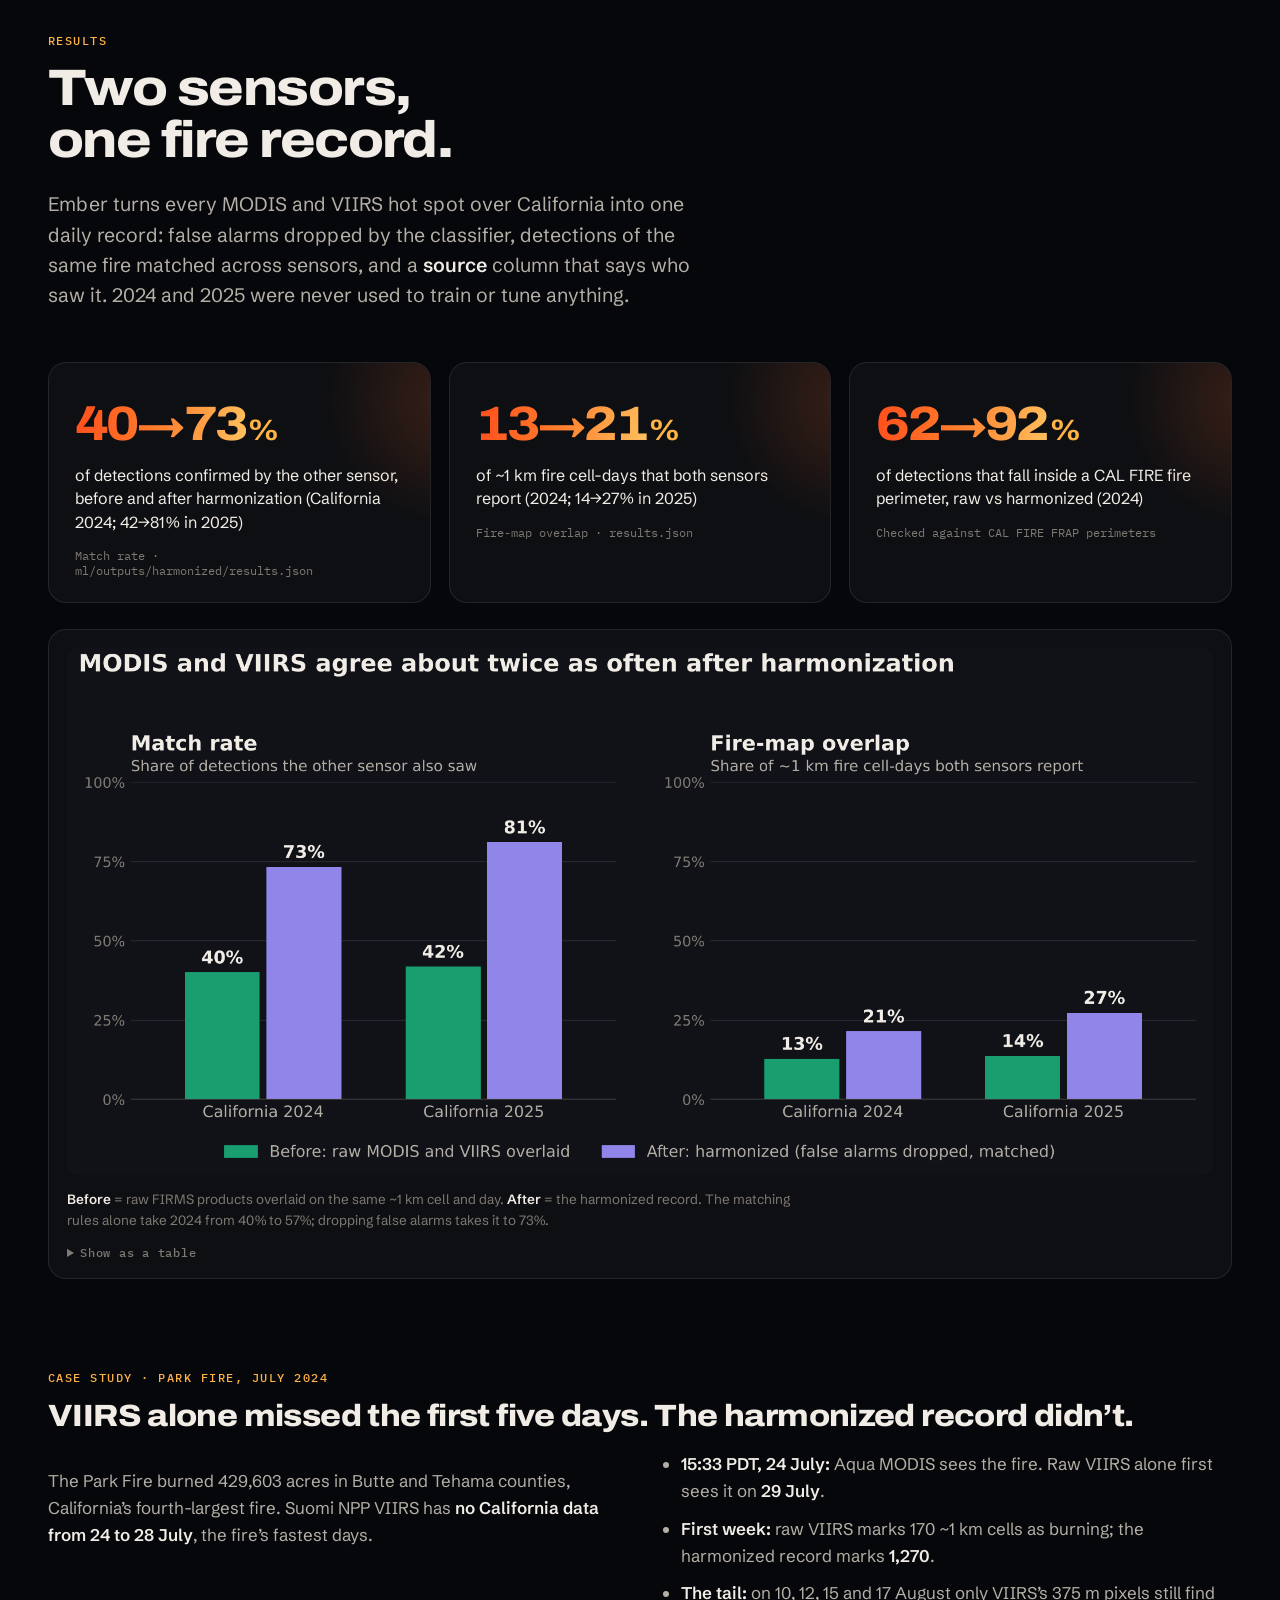
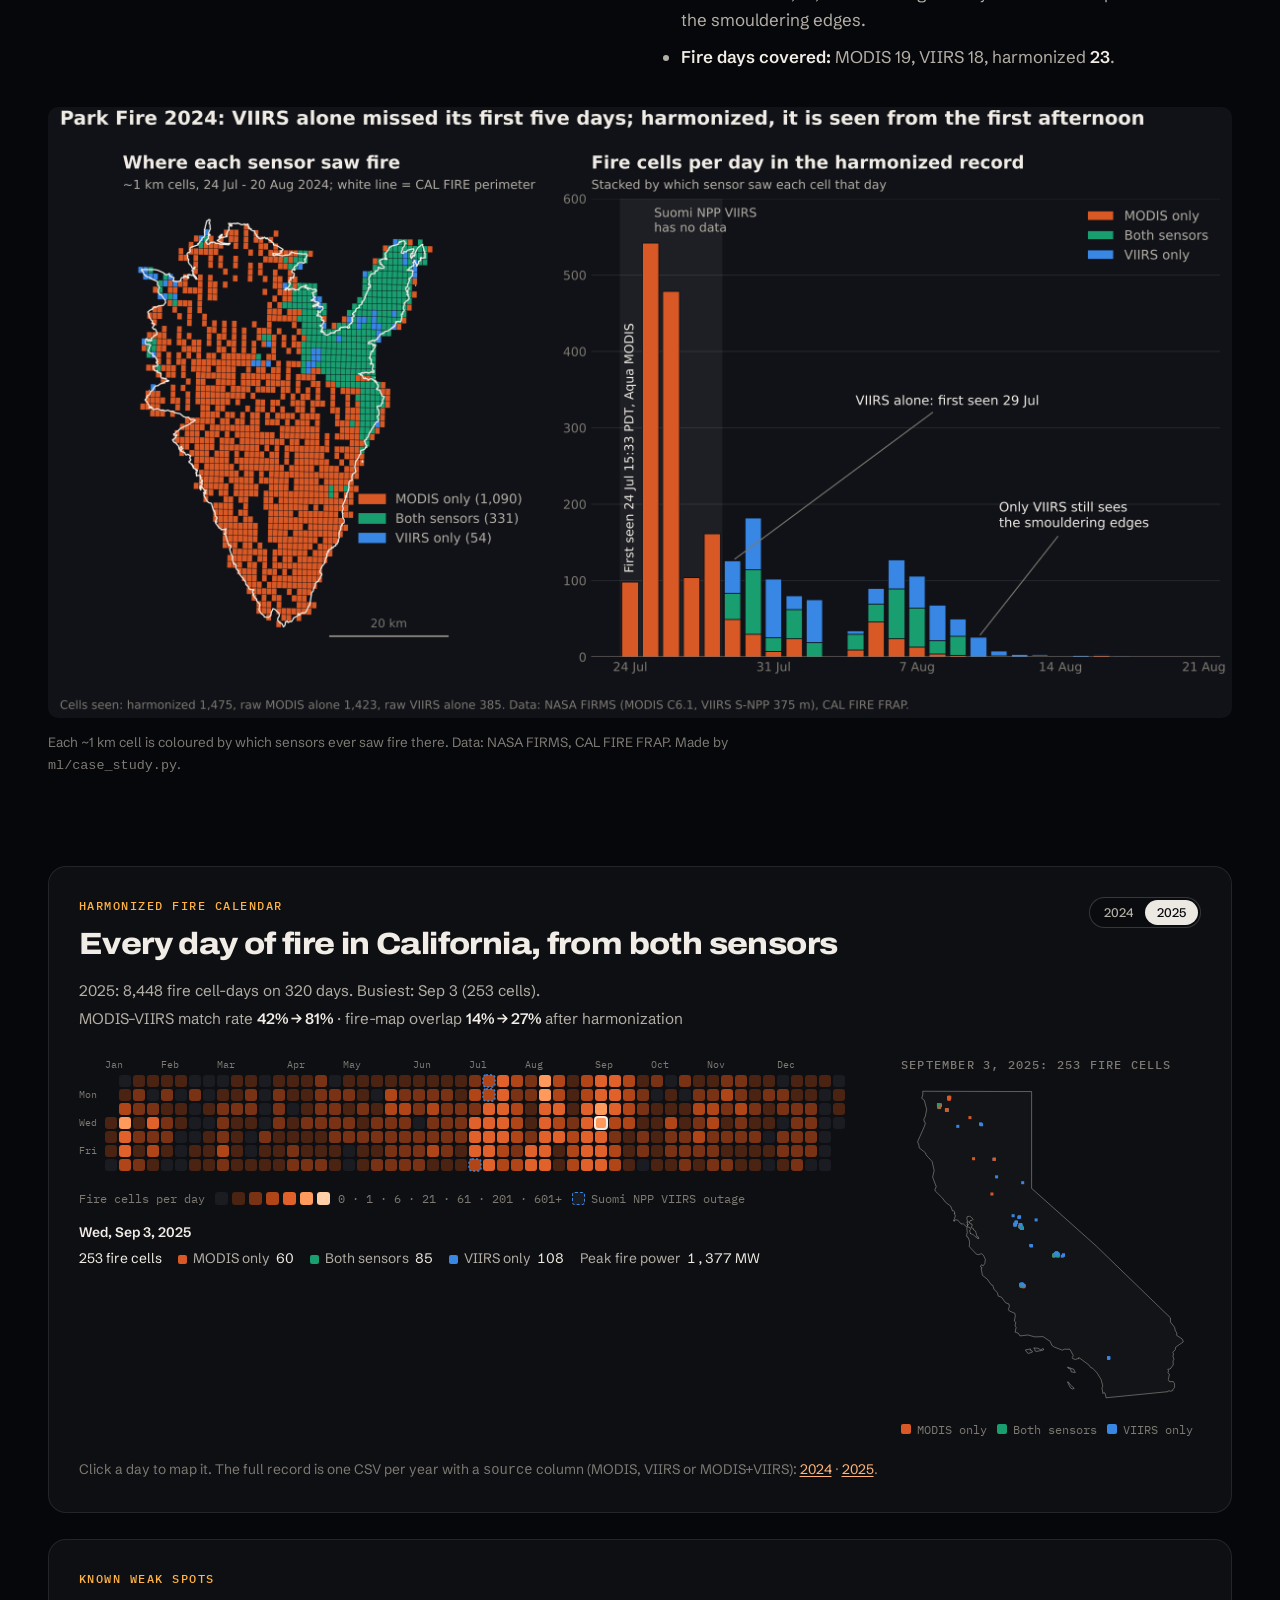
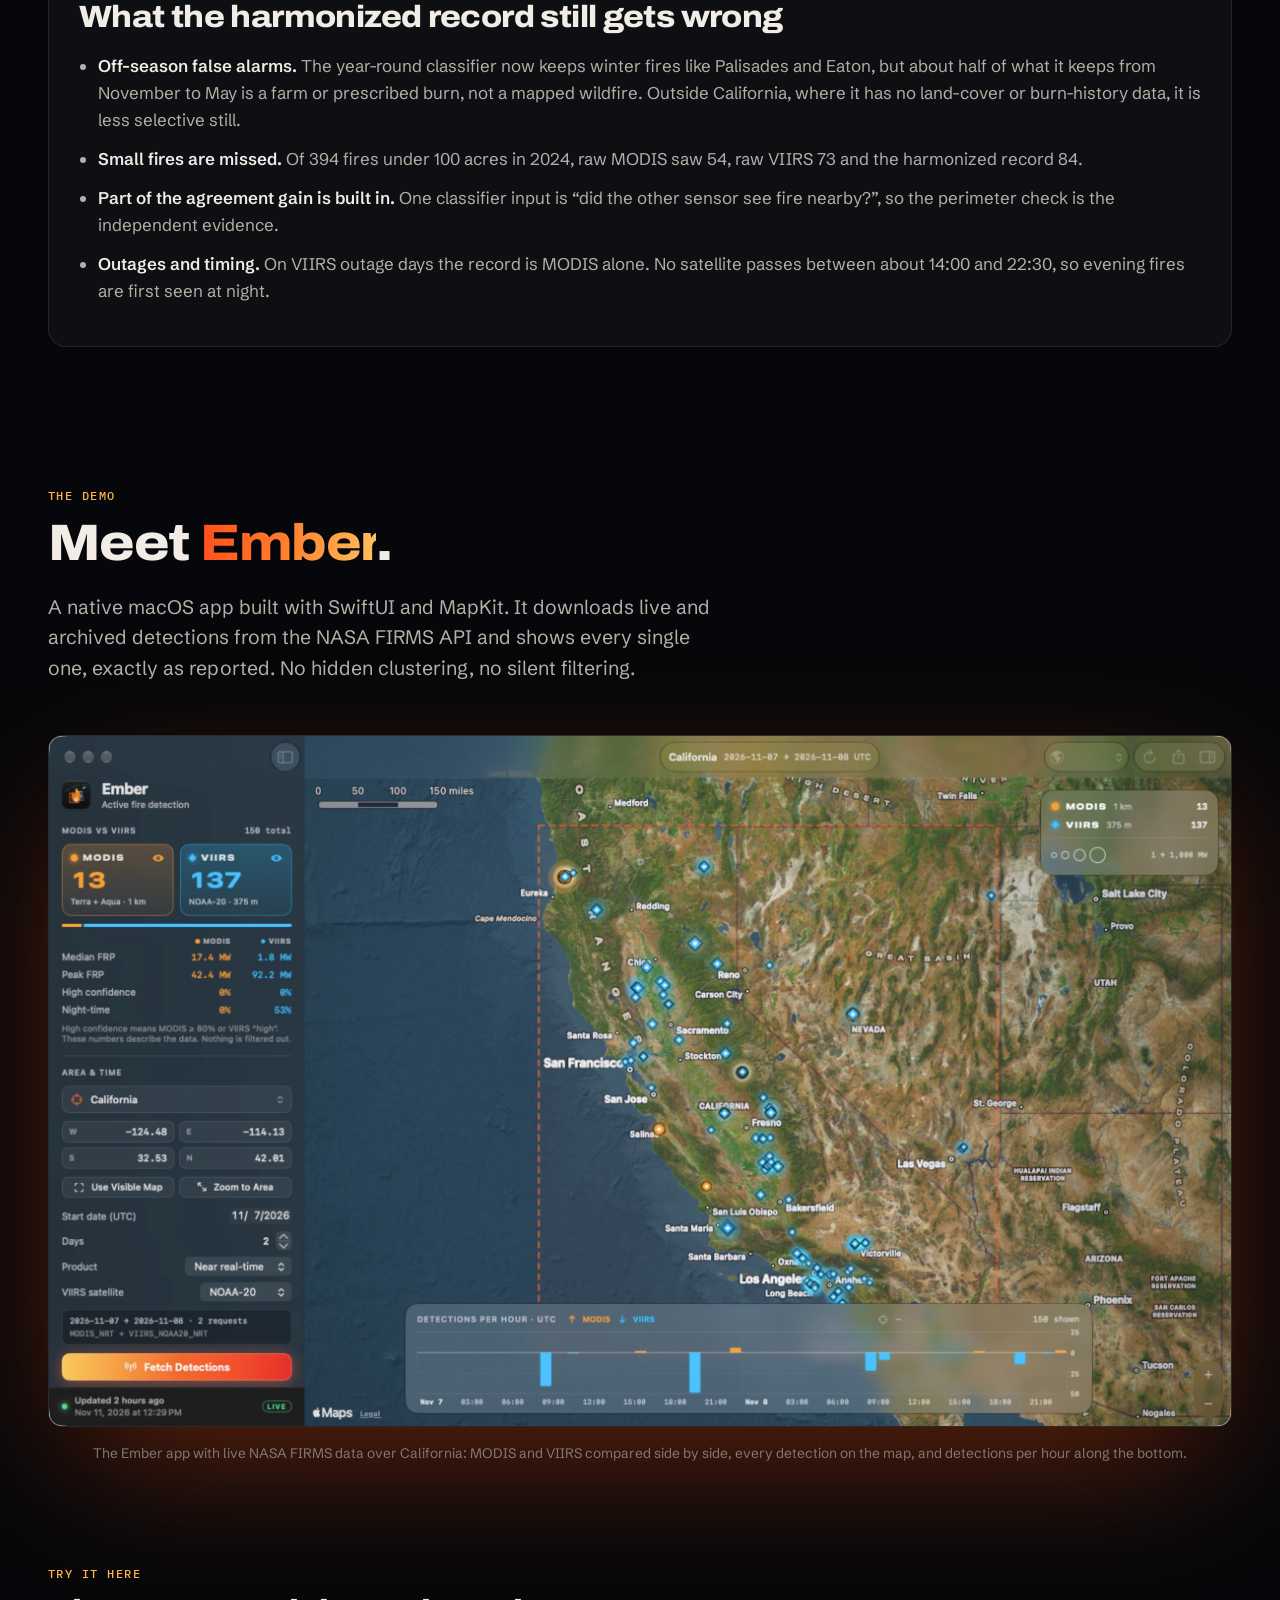
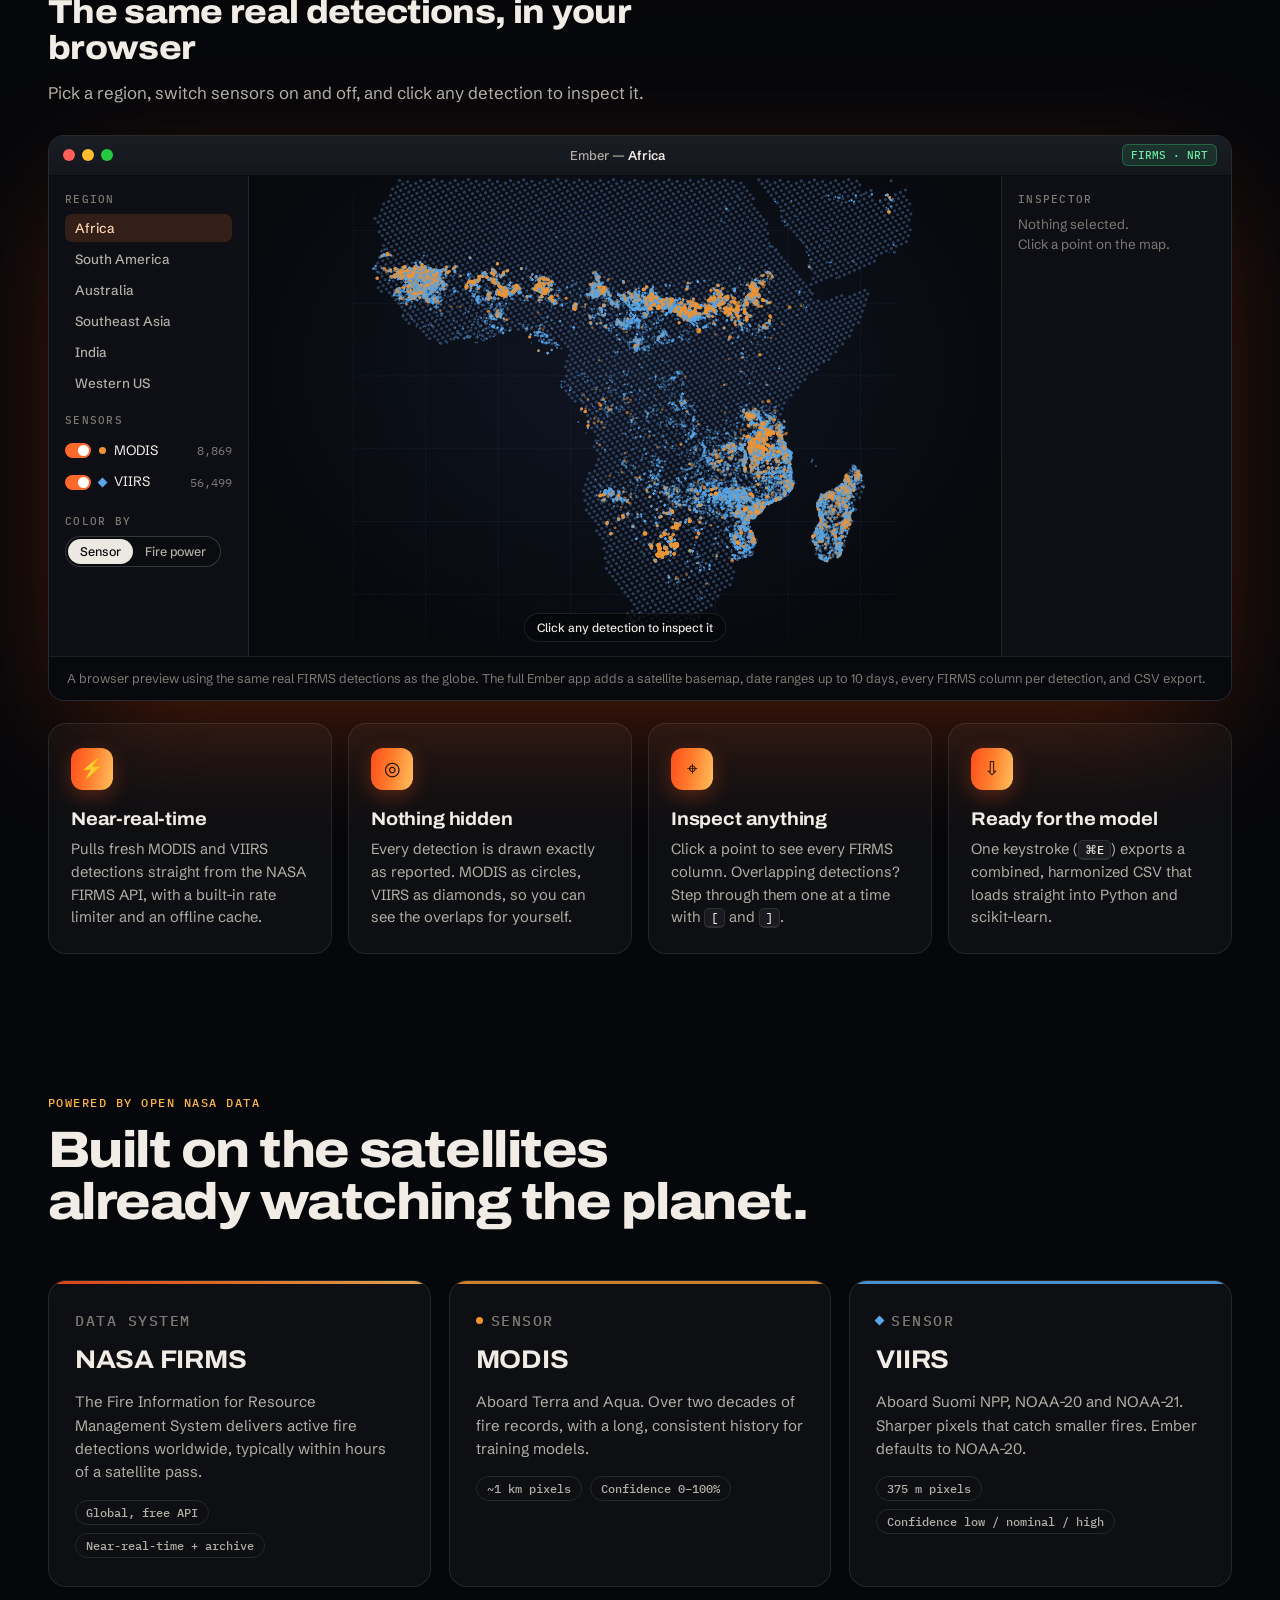
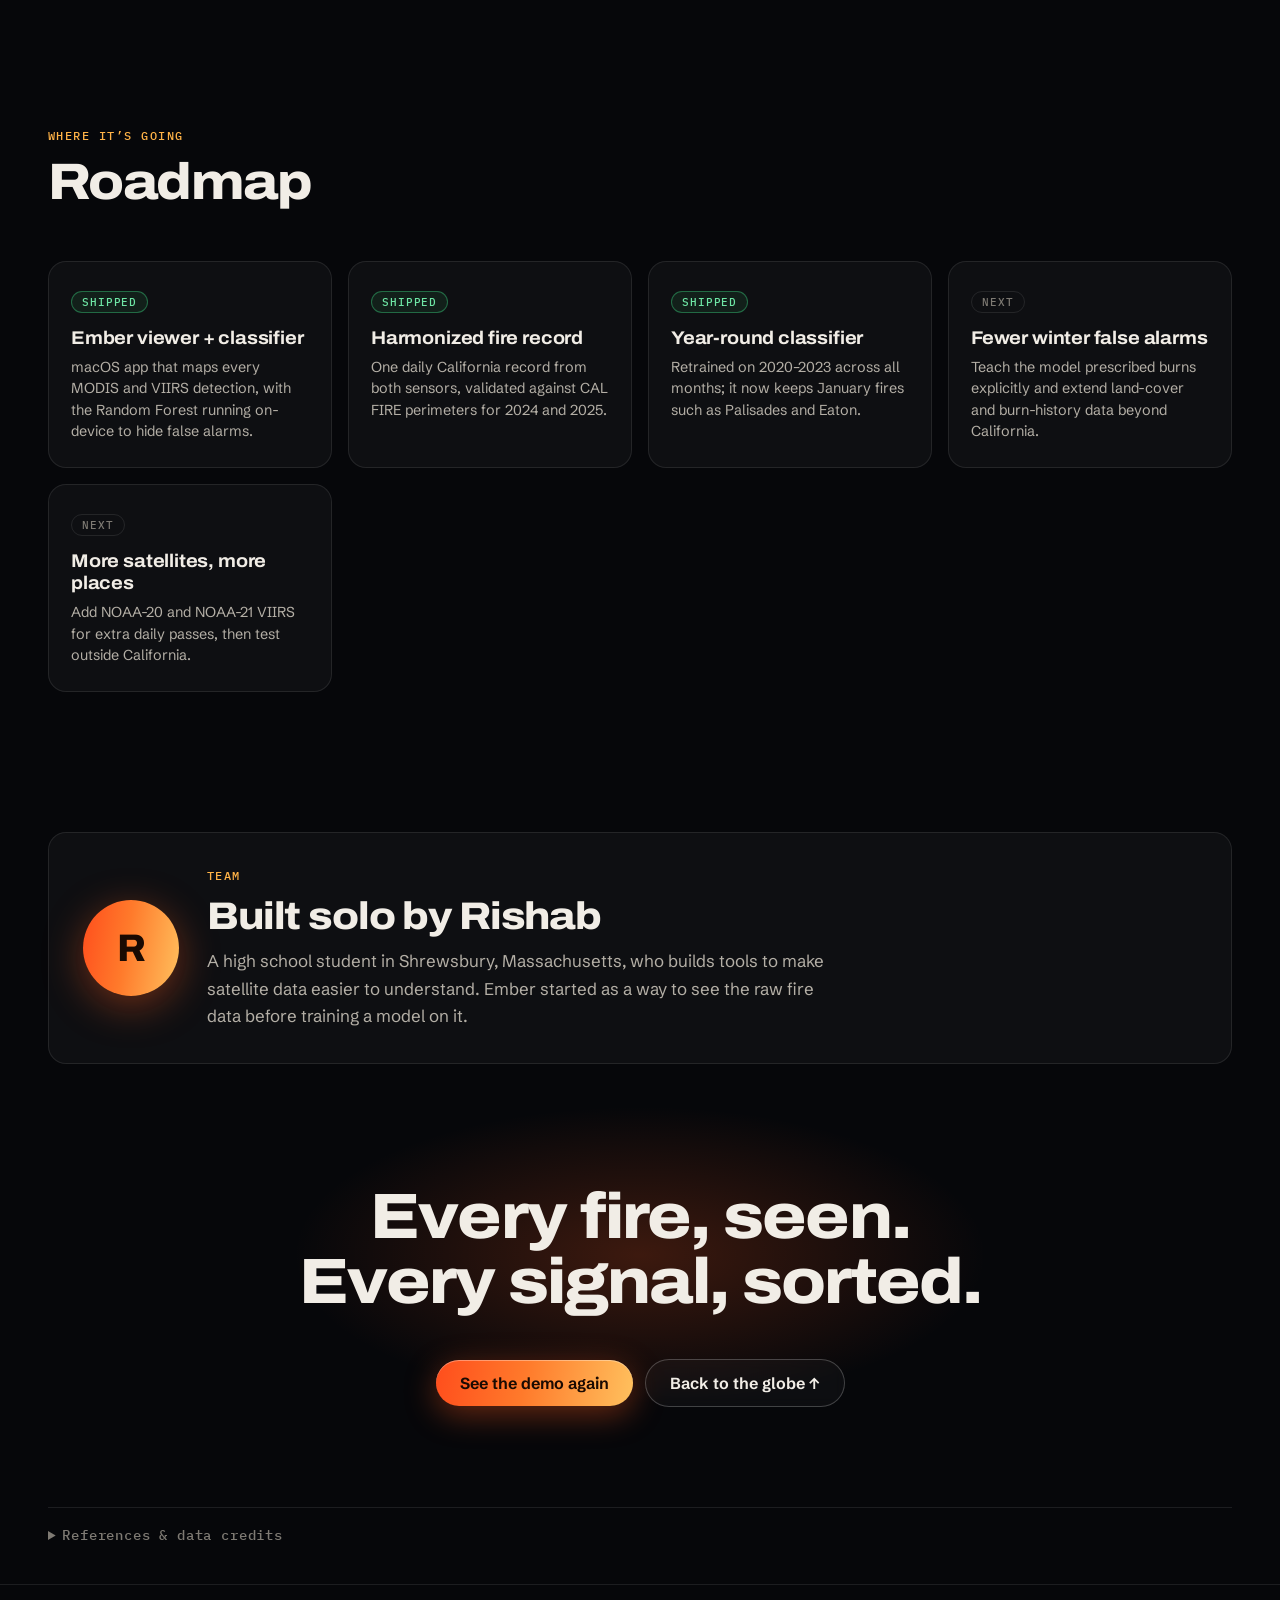
==== commit d9678a4e: "Rebuild the harmonized record, site and READMEs with the v4 classifier - Harmonized records, validat" ====
--- a/website/index.html
+++ b/website/index.html
@@ -234,15 +234,16 @@
     <div>
       <p class="kicker">How we test it</p>
       <h3>Scored against fires that really happened</h3>
-      <p>The model trains on one fire season and is scored on a different one it has never seen, using mapped fire perimeters as the answer key.</p>
-      <p class="status-pill">Tested on 2021: 99.2% precision, 97.1% recall, 92.4% of false alarms removed</p>
+      <p>The model trains on four years of California fires, every month, and is scored on two years it has never seen, using mapped fire perimeters as the answer key.</p>
+      <p class="status-pill">Tested on 2024 and 2025: 98.9% of real fire detections kept, 186 of 205 and 168 of 185 fires caught</p>
     </div>
     <ol class="mini-steps">
-      <li>MODIS + VIIRS detections, all of California, 2020 to 2025</li>
+      <li>MODIS + VIIRS detections, all of California, every month, 2020 to 2025</li>
       <li>Answer key: CAL FIRE fire perimeters, with one pixel of tolerance</li>
-      <li>Train and tune on 2020 only; test once on 2021: <b>99.2%</b> precision (of everything flagged as fire, how much really was), <b>97.1%</b> recall (of real fire detections, how many were kept)</li>
-      <li>Years it never saw: <b>93%</b> accuracy on 2022 and <b>90%</b> on 2023, where guessing “fire” every time gets 45%</li>
-      <li>2024 and 2025 run through the harmonized record: <b>95%</b> and <b>93%</b> of what it keeps lies inside a mapped fire, versus 62% and 56% of raw detections</li>
+      <li>Train and tune on 2020–2023, one year held out at a time; test once on 2024 and 2025, which it never saw</li>
+      <li>In fire season (Jun–Oct): <b>99.2%</b> recall (of real fire detections, how many were kept) and <b>94–95%</b> precision (of everything flagged as fire, how much really was)</li>
+      <li>Off season: <b>75 of 93</b> fires caught, including Palisades and Eaton in January 2025; the first model, trained on one summer, caught 18</li>
+      <li>Live, 6–13 Nov 2026: <b>7 of 12</b> wildfires burning in the US caught, but 42% of prescribed-burn detections kept too</li>
     </ol>
   </div>
 </section>
@@ -257,32 +258,32 @@
 
   <div class="stat-grid">
     <article class="stat-card reveal">
-      <p class="stat-num"><span>40→76</span><small>%</small></p>
-      <p class="stat-label">of detections confirmed by the other sensor, before and after harmonization (California 2024; 42→83% in 2025)</p>
+      <p class="stat-num"><span>40→73</span><small>%</small></p>
+      <p class="stat-label">of detections confirmed by the other sensor, before and after harmonization (California 2024; 42→81% in 2025)</p>
       <p class="stat-src">Match rate · ml/outputs/harmonized/results.json</p>
     </article>
     <article class="stat-card reveal">
-      <p class="stat-num"><span>13→24</span><small>%</small></p>
-      <p class="stat-label">of ~1 km fire cell-days that both sensors report (2024; 14→30% in 2025)</p>
+      <p class="stat-num"><span>13→21</span><small>%</small></p>
+      <p class="stat-label">of ~1 km fire cell-days that both sensors report (2024; 14→27% in 2025)</p>
       <p class="stat-src">Fire-map overlap · results.json</p>
     </article>
     <article class="stat-card reveal">
-      <p class="stat-num"><span>62→96</span><small>%</small></p>
+      <p class="stat-num"><span>62→92</span><small>%</small></p>
       <p class="stat-label">of detections that fall inside a CAL FIRE fire perimeter, raw vs harmonized (2024)</p>
       <p class="stat-src">Checked against CAL FIRE FRAP perimeters</p>
     </article>
   </div>
 
   <figure class="fig card fig-img reveal">
-    <img src="img/agreement.png" width="2000" height="920" loading="lazy" alt="Bar chart. Match rate between MODIS and VIIRS rises from 40% to 76% in California 2024 and from 42% to 83% in 2025 after harmonization. Fire-map overlap rises from 13% to 24% in 2024 and from 14% to 30% in 2025.">
-    <figcaption><b>Before</b> = raw FIRMS products overlaid on the same ~1 km cell and day. <b>After</b> = the harmonized record. The matching rules alone take 2024 from 40% to 57%; dropping false alarms takes it to 76%.</figcaption>
+    <img src="img/agreement.png" width="2000" height="920" loading="lazy" alt="Bar chart. Match rate between MODIS and VIIRS rises from 40% to 73% in California 2024 and from 42% to 81% in 2025 after harmonization. Fire-map overlap rises from 13% to 21% in 2024 and from 14% to 27% in 2025.">
+    <figcaption><b>Before</b> = raw FIRMS products overlaid on the same ~1 km cell and day. <b>After</b> = the harmonized record. The matching rules alone take 2024 from 40% to 57%; dropping false alarms takes it to 73%.</figcaption>
     <details class="table-view">
       <summary>Show as a table</summary>
       <table>
         <thead><tr><th>California</th><th>Match rate before</th><th>after</th><th>Fire-map overlap before</th><th>after</th></tr></thead>
         <tbody>
-          <tr><td>2024</td><td>40.1%</td><td>76.1%</td><td>12.8%</td><td>23.6%</td></tr>
-          <tr><td>2025</td><td>41.8%</td><td>82.9%</td><td>13.7%</td><td>29.8%</td></tr>
+          <tr><td>2024</td><td>40.1%</td><td>73.3%</td><td>12.8%</td><td>21.5%</td></tr>
+          <tr><td>2025</td><td>41.8%</td><td>81.1%</td><td>13.7%</td><td>27.3%</td></tr>
         </tbody>
       </table>
     </details>
@@ -296,7 +297,7 @@
       <p>The Park Fire burned 429,603 acres in Butte and Tehama counties, California’s fourth-largest fire. Suomi NPP VIIRS has <b>no California data from 24 to 28 July</b>, the fire’s fastest days.</p>
       <ul class="case-facts">
         <li><b>15:33 PDT, 24 July:</b> Aqua MODIS sees the fire. Raw VIIRS alone first sees it on <b>29 July</b>.</li>
-        <li><b>First week:</b> raw VIIRS marks 170 ~1 km cells as burning; the harmonized record marks <b>1,201</b>.</li>
+        <li><b>First week:</b> raw VIIRS marks 170 ~1 km cells as burning; the harmonized record marks <b>1,270</b>.</li>
         <li><b>The tail:</b> on 10, 12, 15 and 17 August only VIIRS’s 375 m pixels still find the smouldering edges.</li>
         <li><b>Fire days covered:</b> MODIS 19, VIIRS 18, harmonized <b>23</b>.</li>
       </ul>
@@ -342,8 +343,8 @@
     <p class="kicker">Known weak spots</p>
     <h3>What the harmonized record still gets wrong</h3>
     <ul>
-      <li><b>Winter fires are dropped.</b> The classifier rejects every detection of eight January 2025 fires, including <b>Palisades</b> (23,449 acres), <b>Eaton</b> (14,056) and <b>Hughes</b> (10,397). It learned from 2020, which had almost no large January fires. Fixing this means retraining.</li>
-      <li><b>Small fires are missed.</b> Of 394 fires under 100 acres in 2024, raw MODIS saw 54, raw VIIRS 73 and the harmonized record 70.</li>
+      <li><b>Off-season false alarms.</b> The year-round classifier now keeps winter fires like Palisades and Eaton, but about half of what it keeps from November to May is a farm or prescribed burn, not a mapped wildfire. Outside California, where it has no land-cover or burn-history data, it is less selective still.</li>
+      <li><b>Small fires are missed.</b> Of 394 fires under 100 acres in 2024, raw MODIS saw 54, raw VIIRS 73 and the harmonized record 84.</li>
       <li><b>Part of the agreement gain is built in.</b> One classifier input is “did the other sensor see fire nearby?”, so the perimeter check is the independent evidence.</li>
       <li><b>Outages and timing.</b> On VIIRS outage days the record is MODIS alone. No satellite passes between about 14:00 and 22:30, so evening fires are first seen at night.</li>
     </ul>
@@ -461,7 +462,8 @@
   <ol class="roadmap">
     <li class="done reveal"><span class="rm-tag">Shipped</span><h3>Ember viewer + classifier</h3><p>macOS app that maps every MODIS and VIIRS detection, with the Random Forest running on-device to hide false alarms.</p></li>
     <li class="done reveal"><span class="rm-tag">Shipped</span><h3>Harmonized fire record</h3><p>One daily California record from both sensors, validated against CAL FIRE perimeters for 2024 and 2025.</p></li>
-    <li class="next reveal"><span class="rm-tag">Next</span><h3>Winter fires</h3><p>Retrain with January fires such as Palisades and Eaton so the classifier stops dropping them.</p></li>
+    <li class="done reveal"><span class="rm-tag">Shipped</span><h3>Year-round classifier</h3><p>Retrained on 2020–2023 across all months; it now keeps January fires such as Palisades and Eaton.</p></li>
+    <li class="next reveal"><span class="rm-tag">Next</span><h3>Fewer winter false alarms</h3><p>Teach the model prescribed burns explicitly and extend land-cover and burn-history data beyond California.</p></li>
     <li class="next reveal"><span class="rm-tag">Next</span><h3>More satellites, more places</h3><p>Add NOAA-20 and NOAA-21 VIIRS for extra daily passes, then test outside California.</p></li>
   </ol>
 </section>
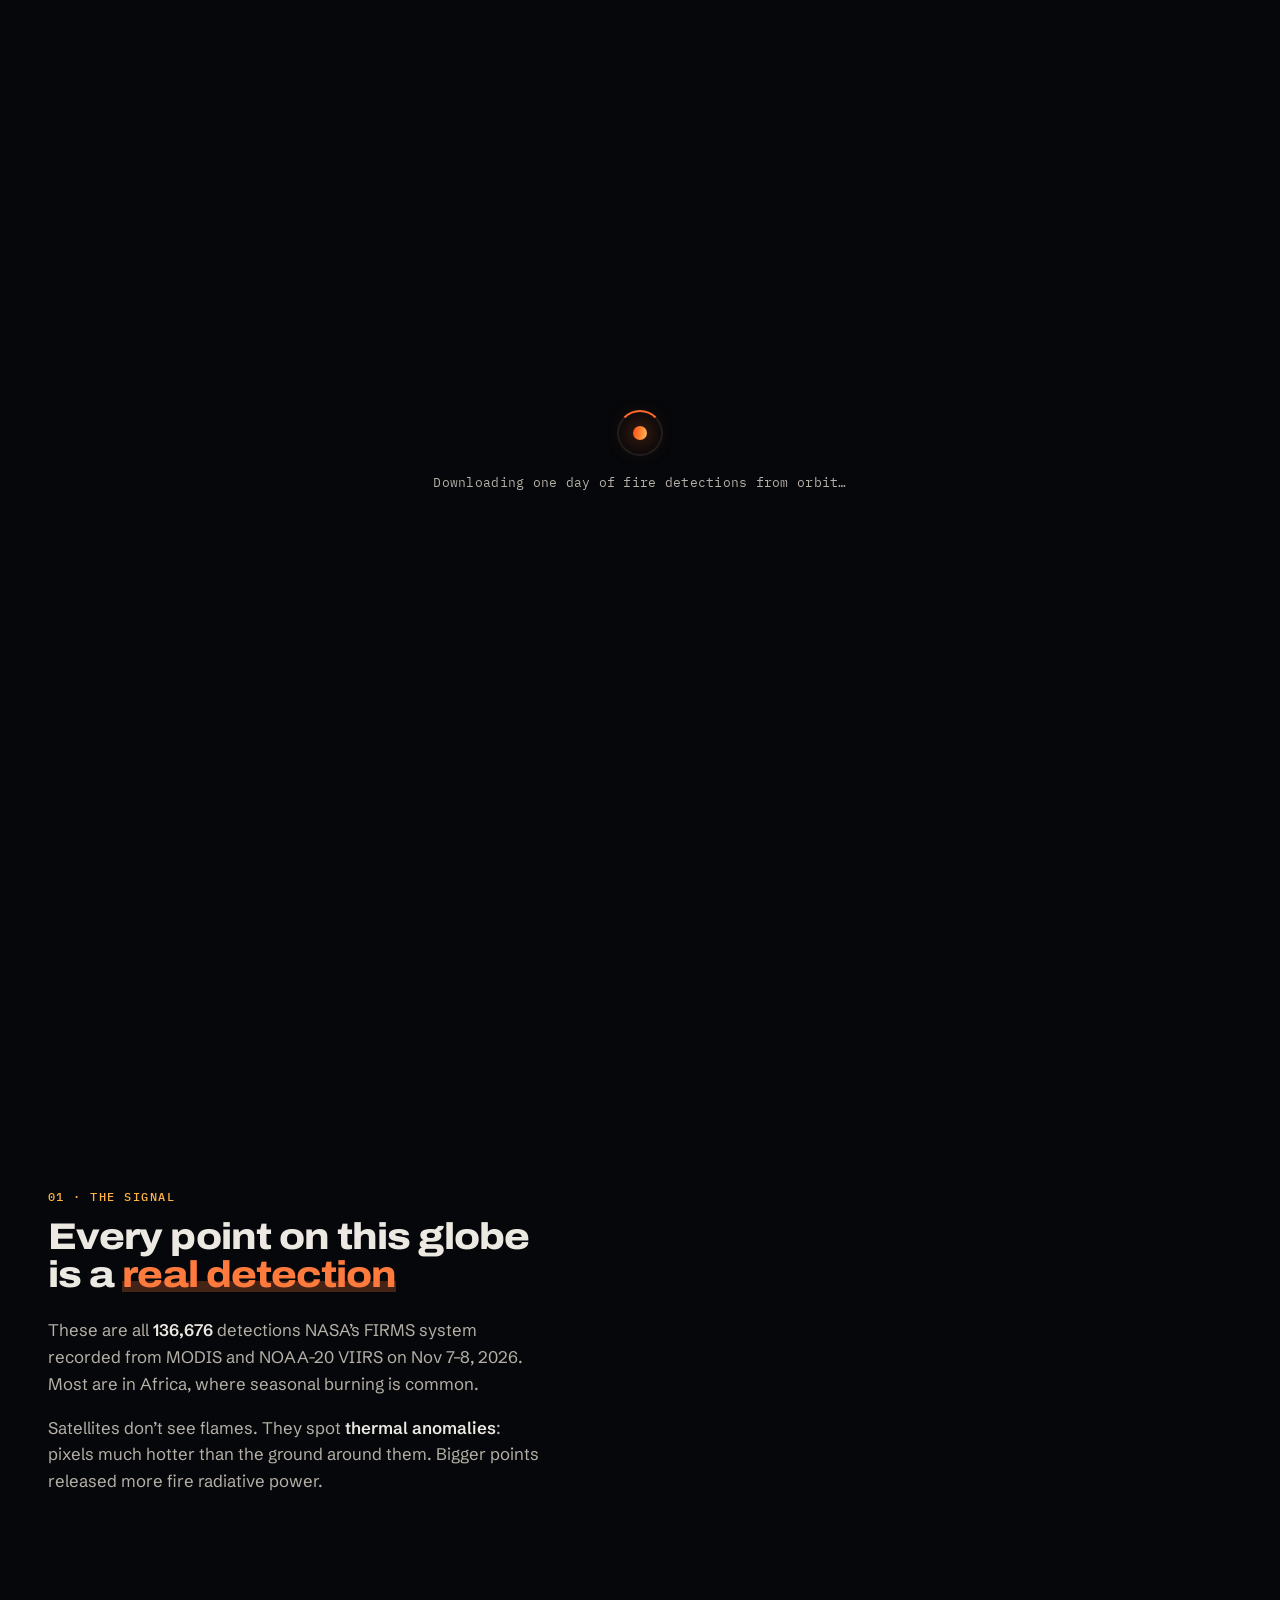
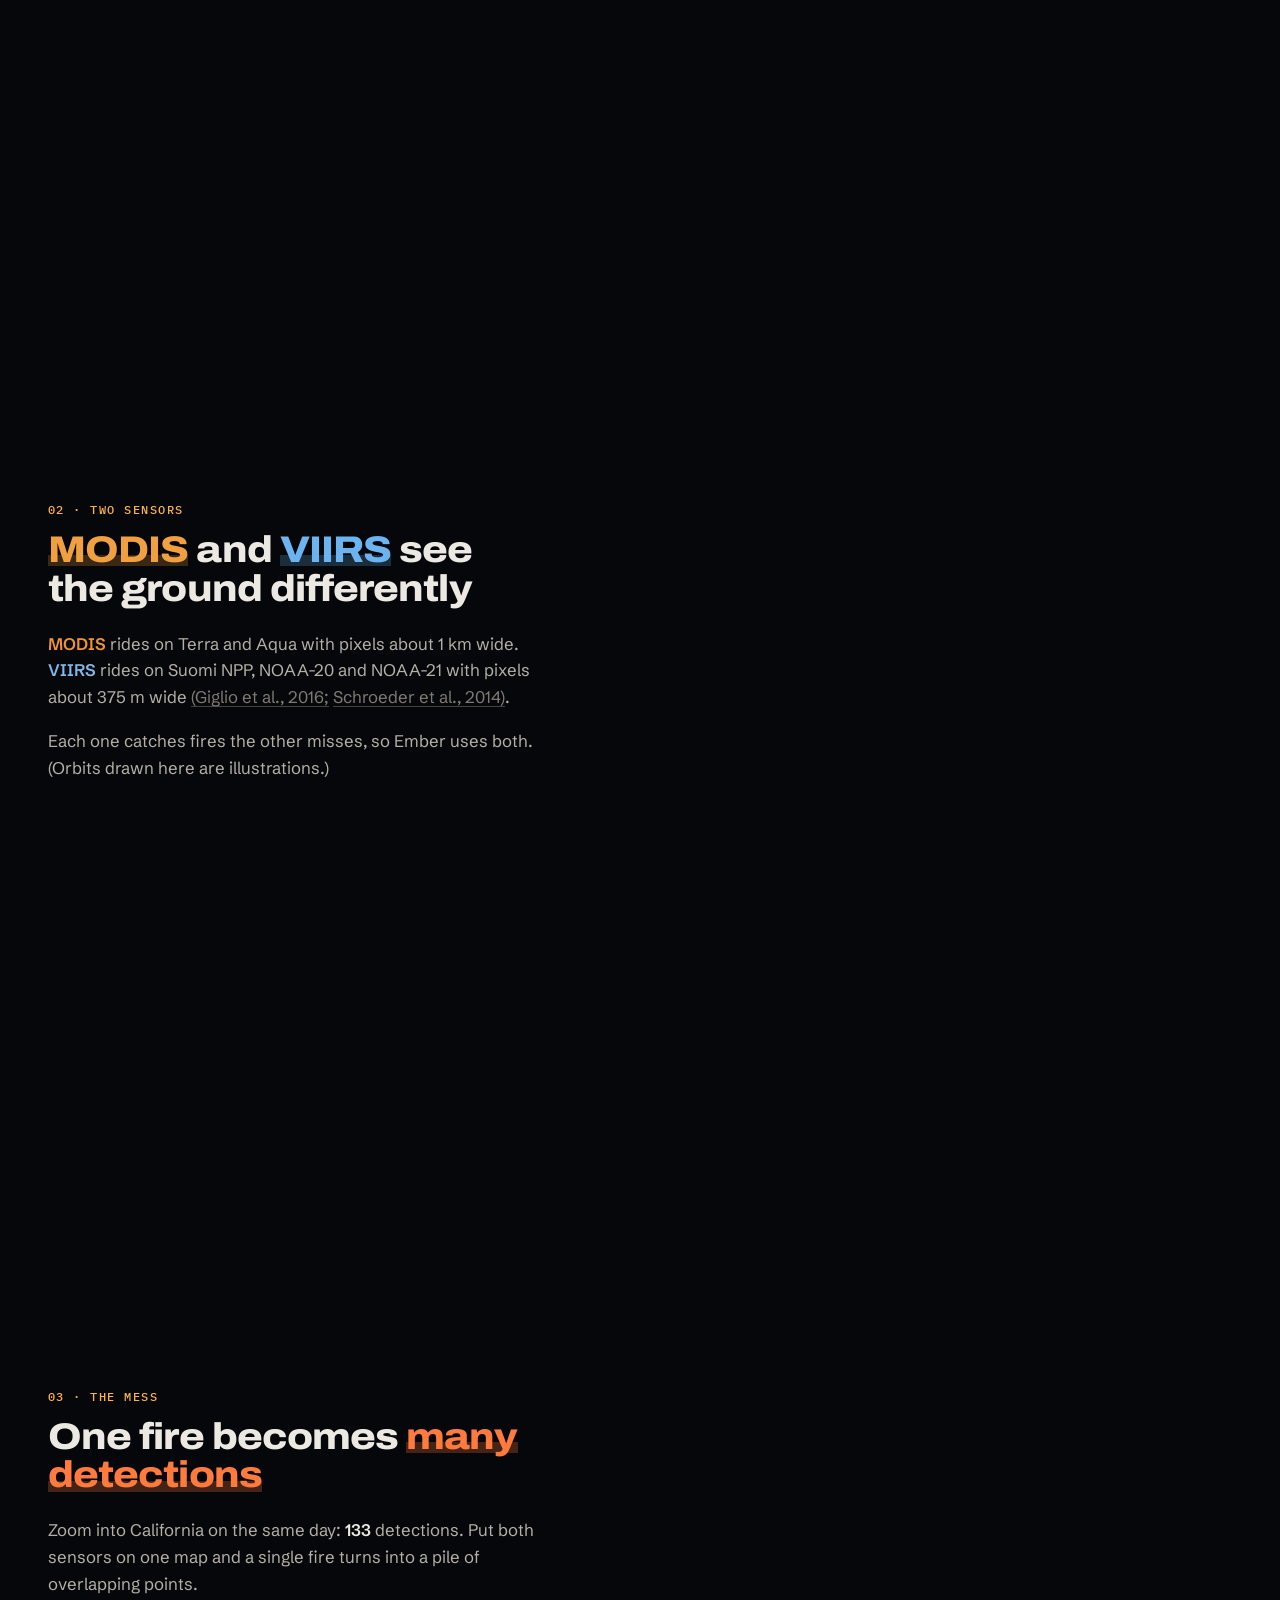
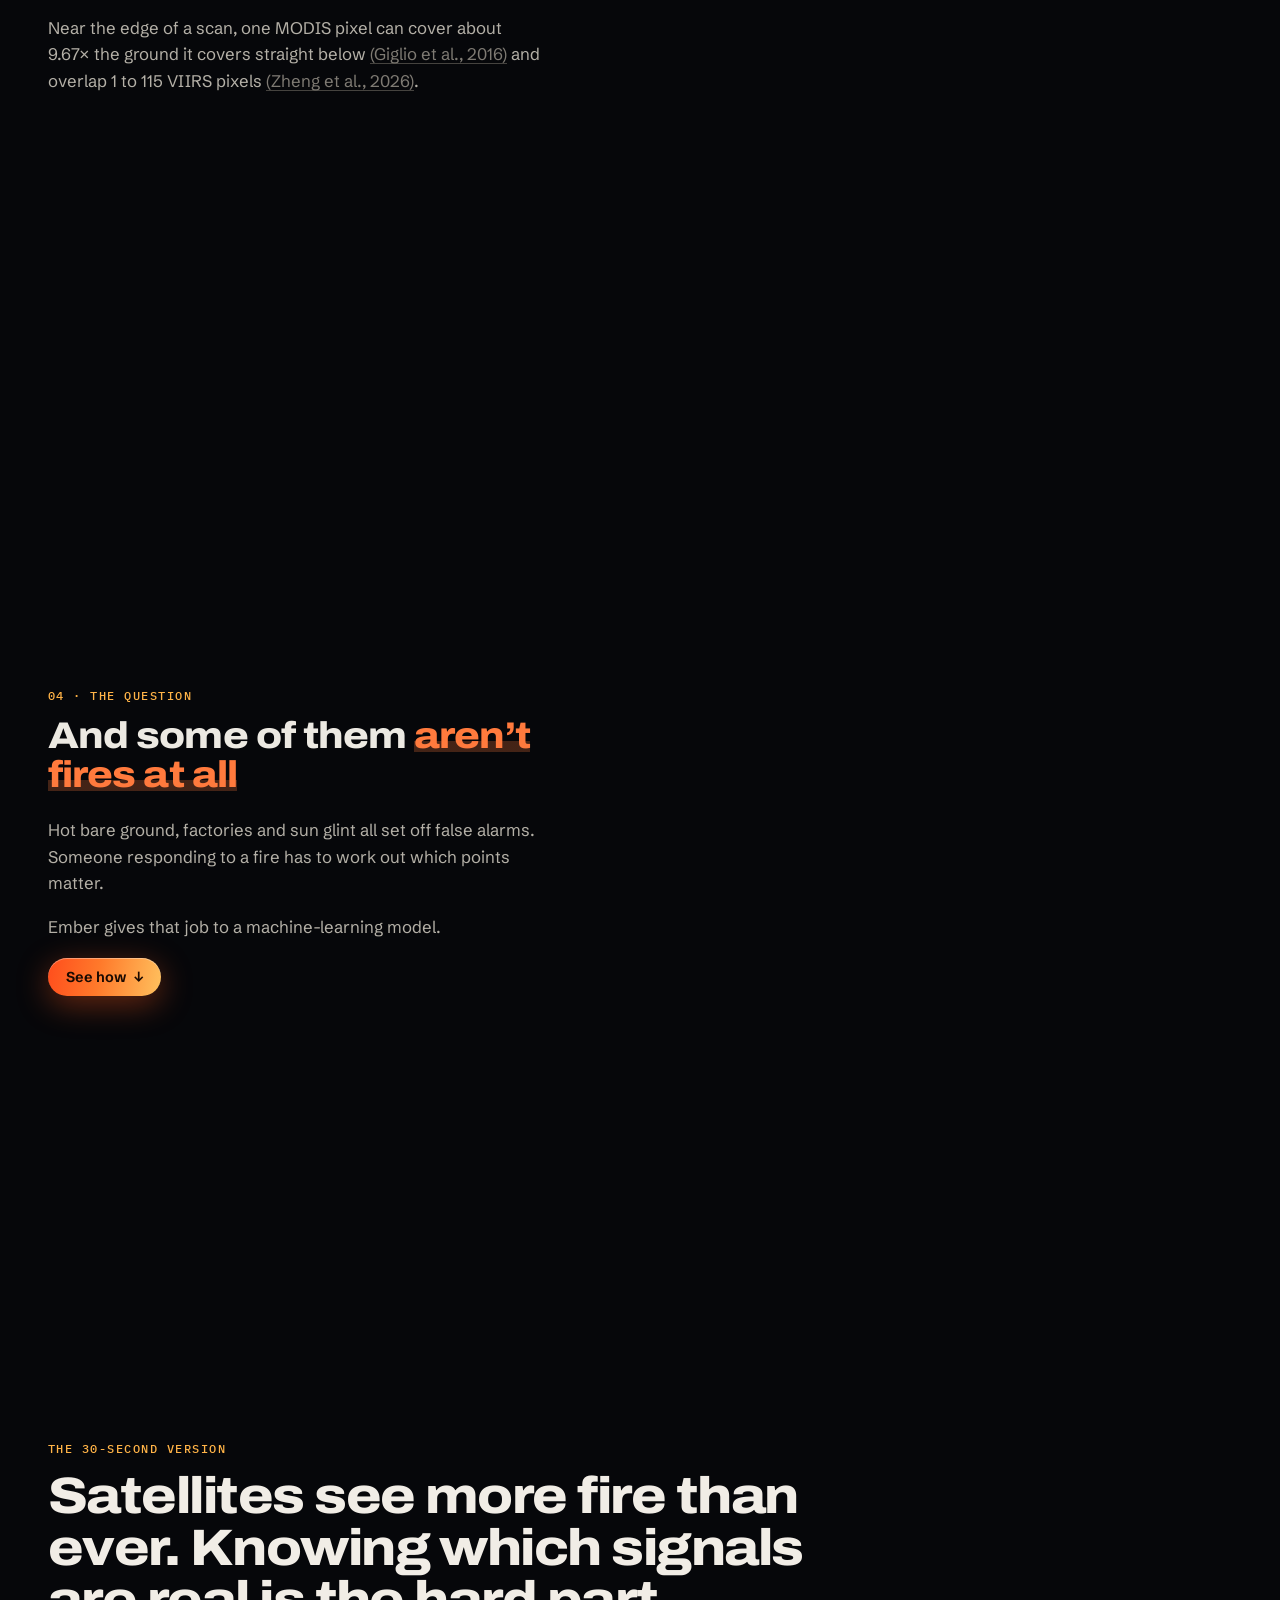
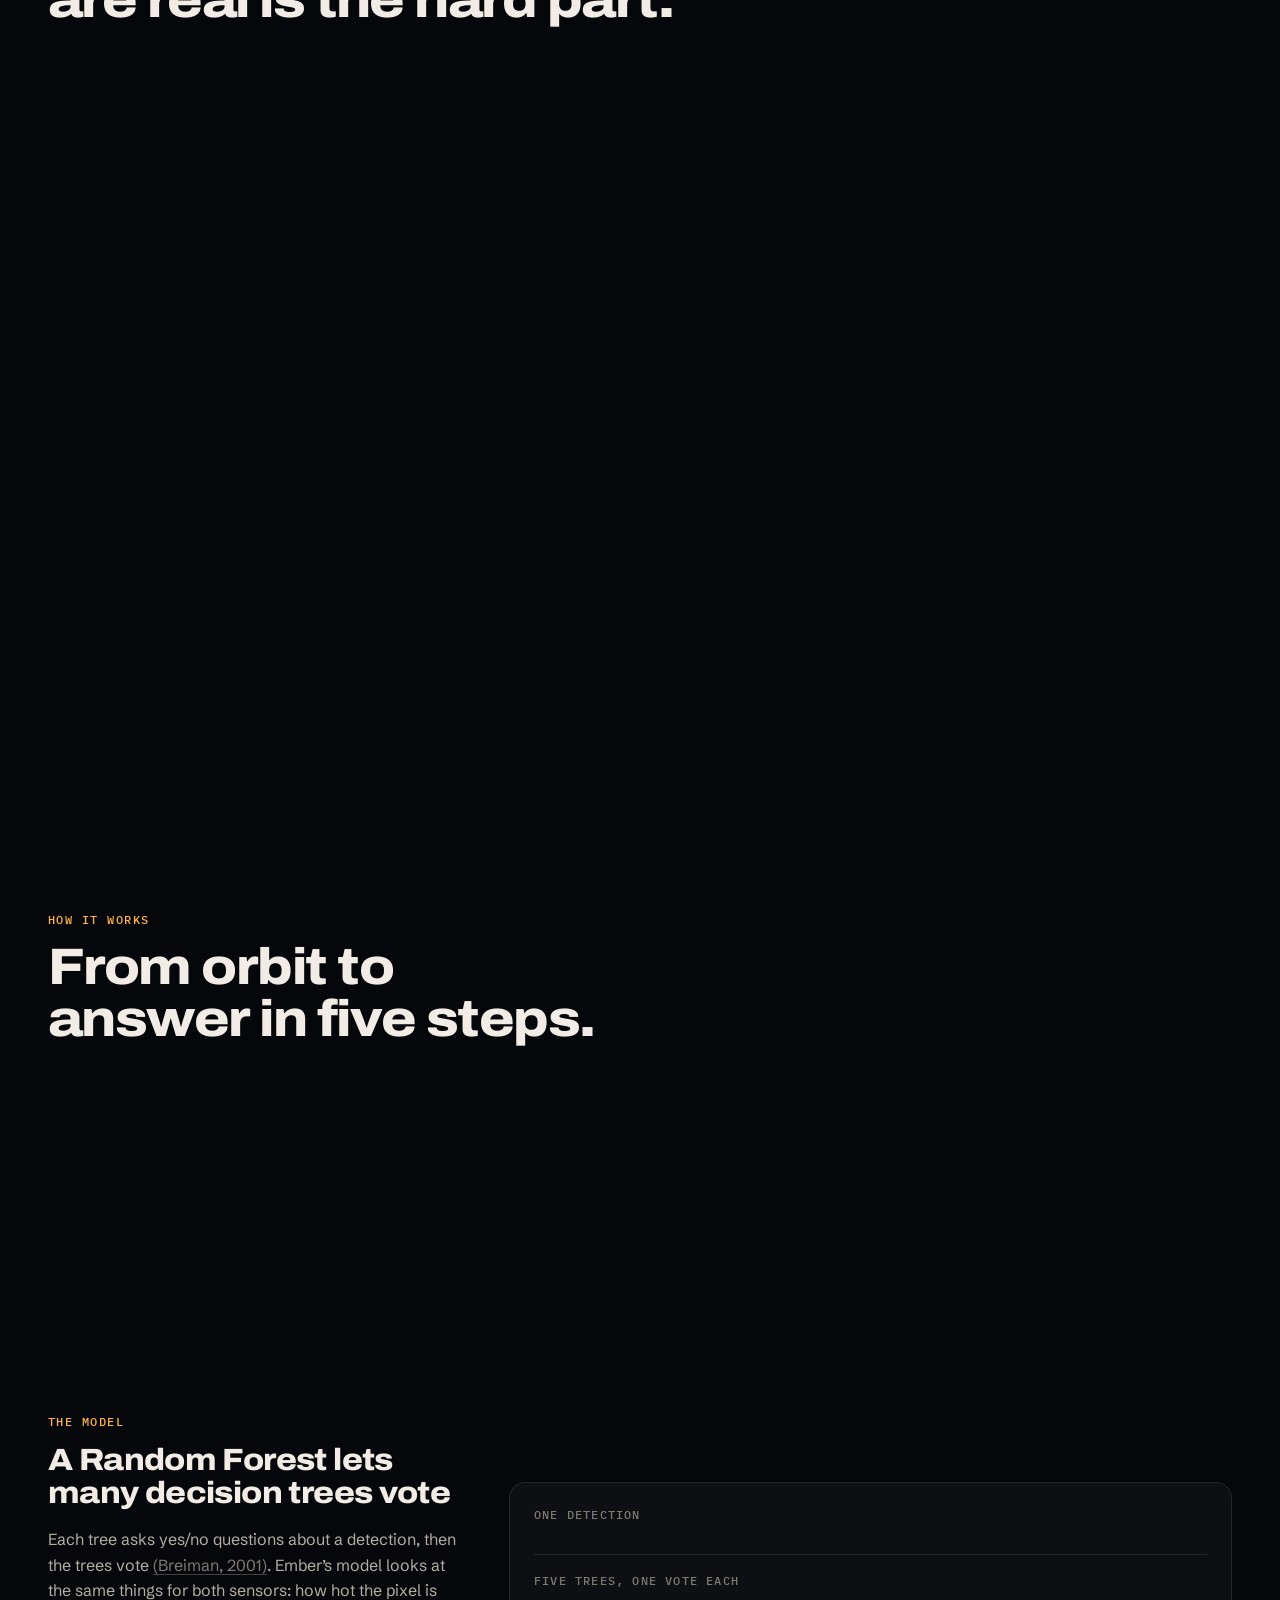
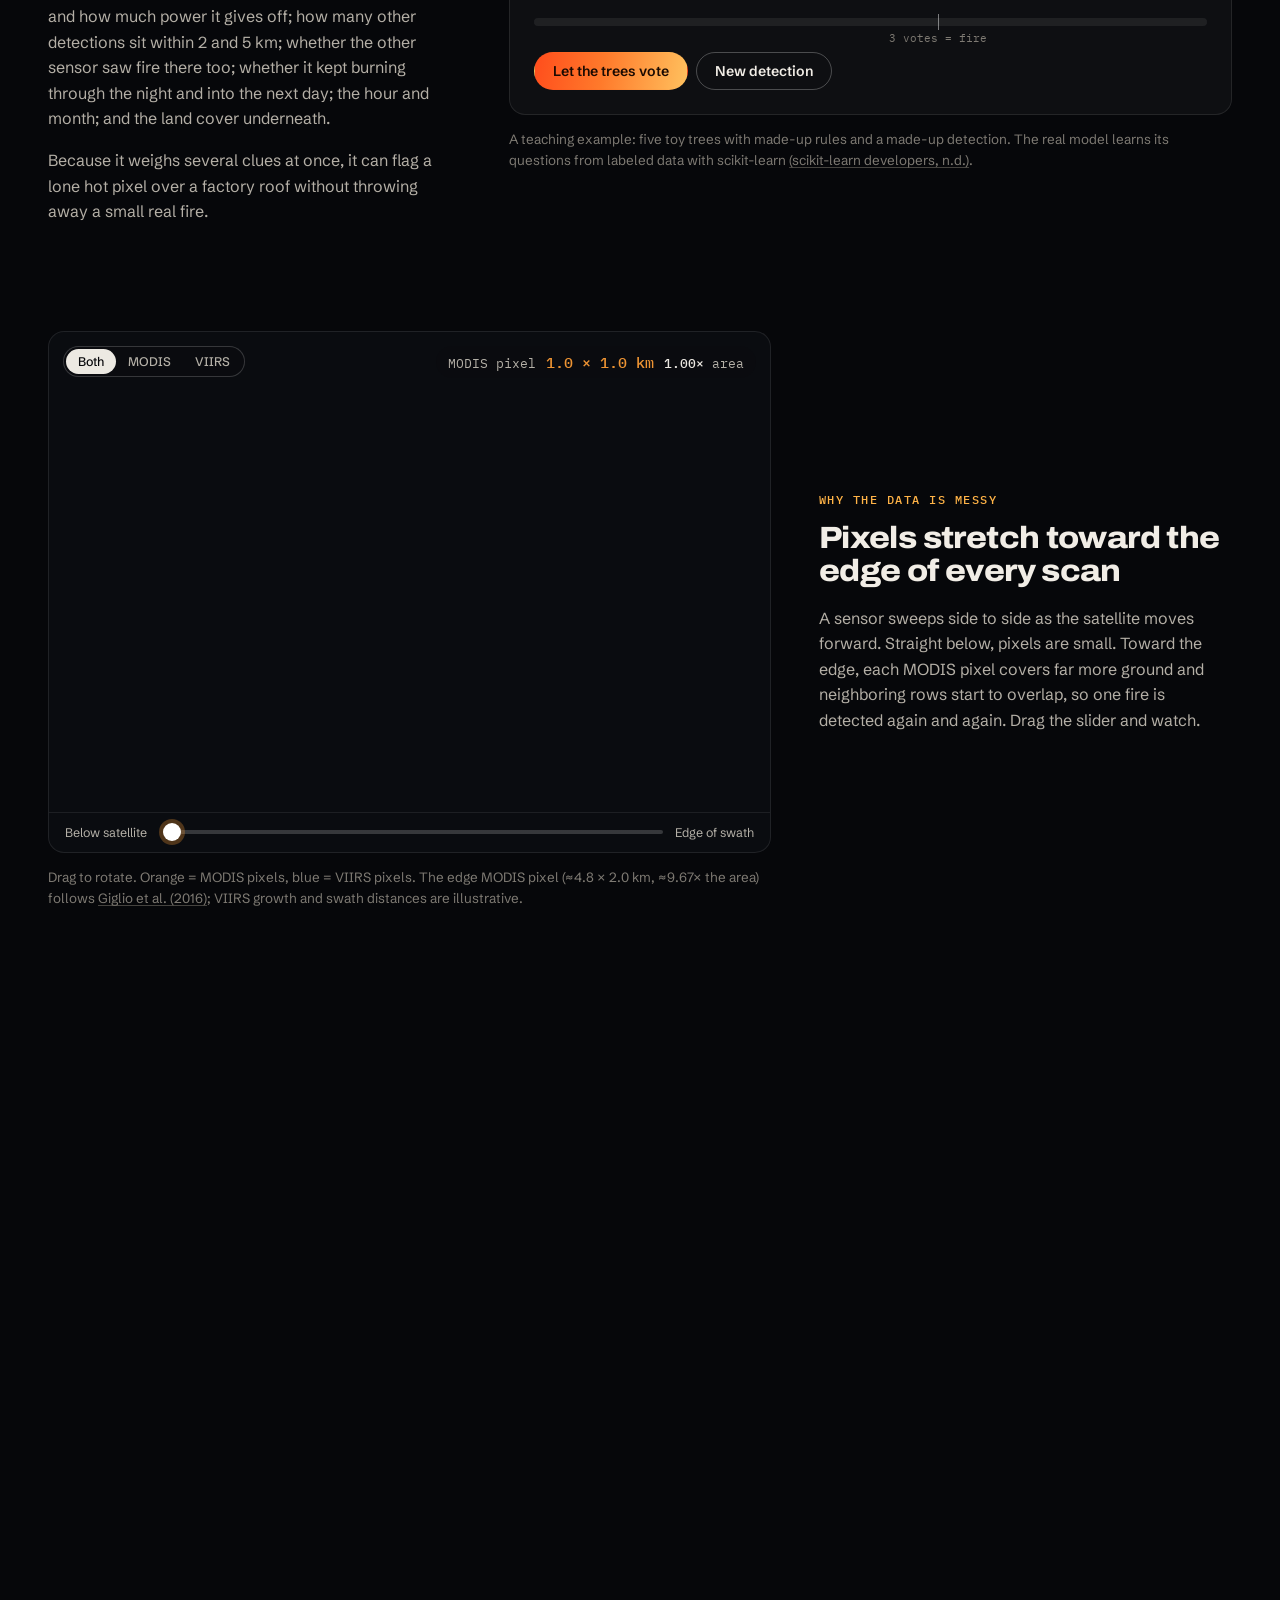
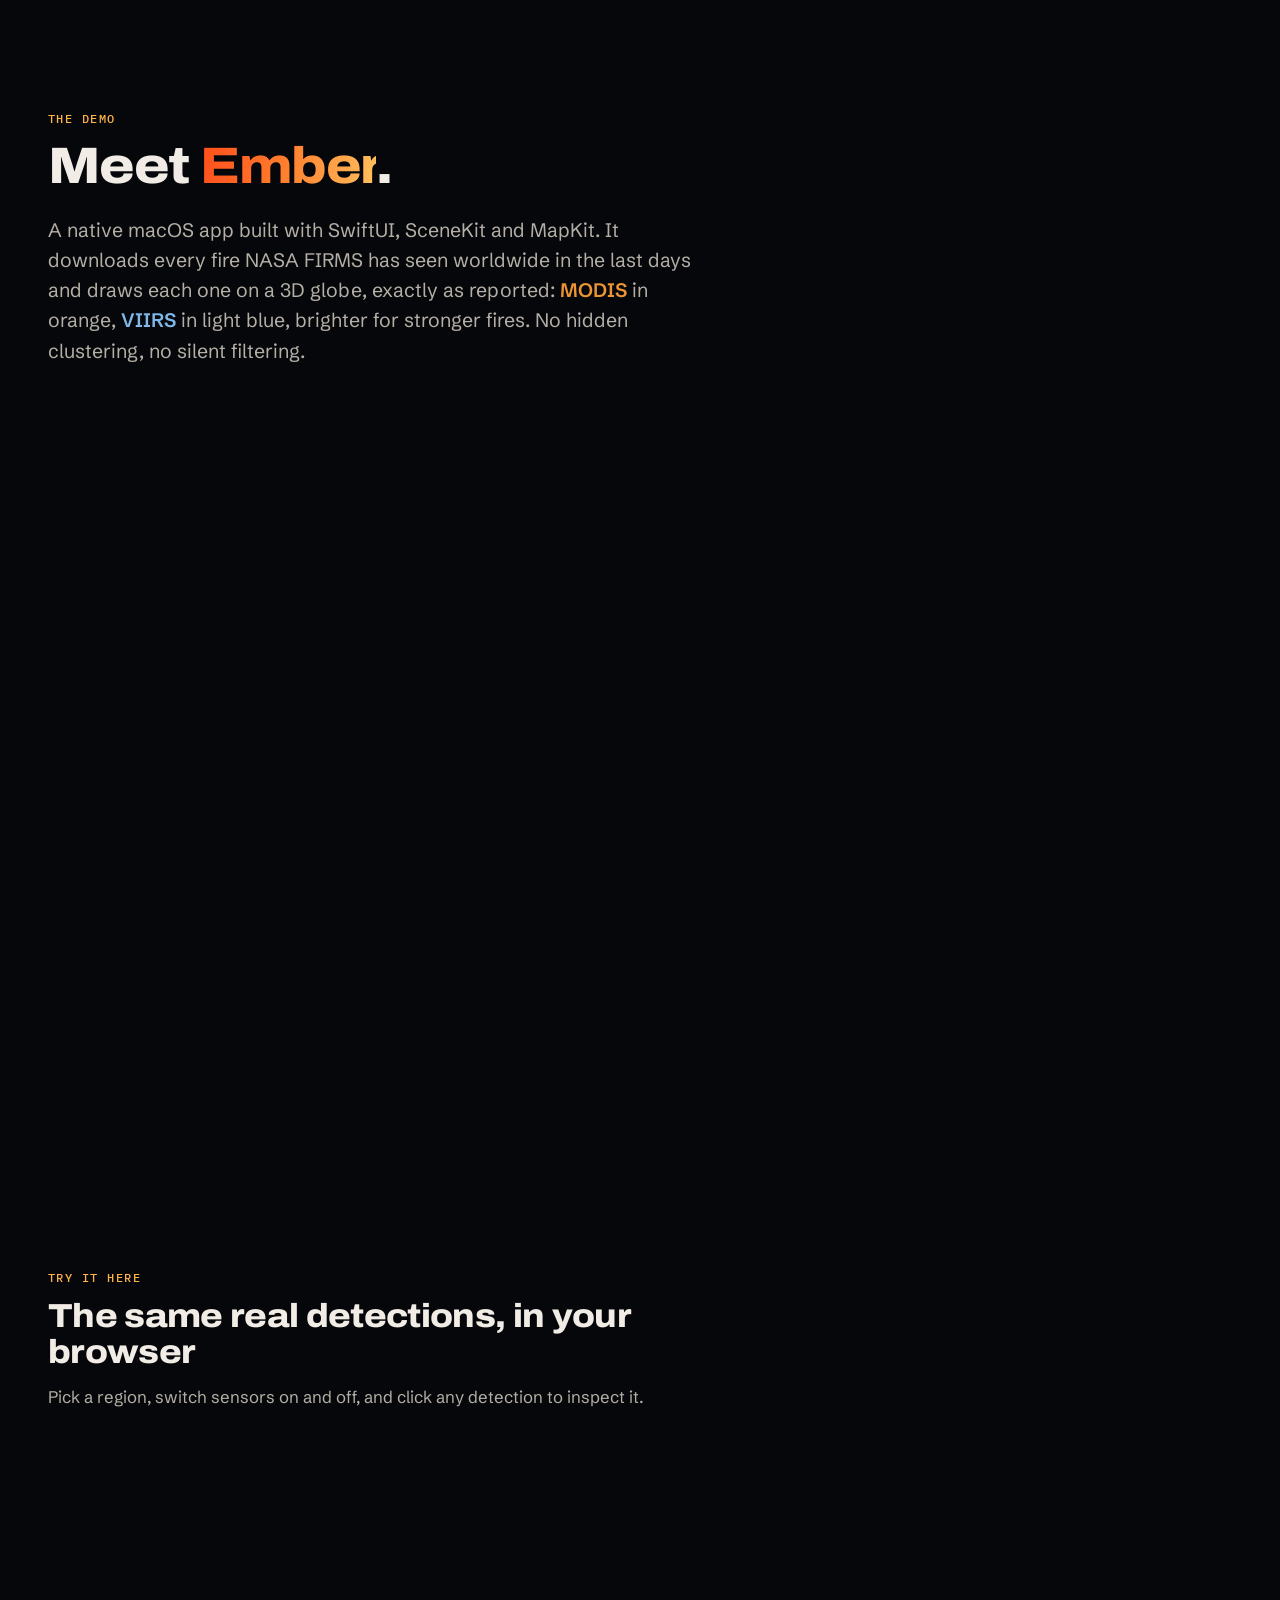
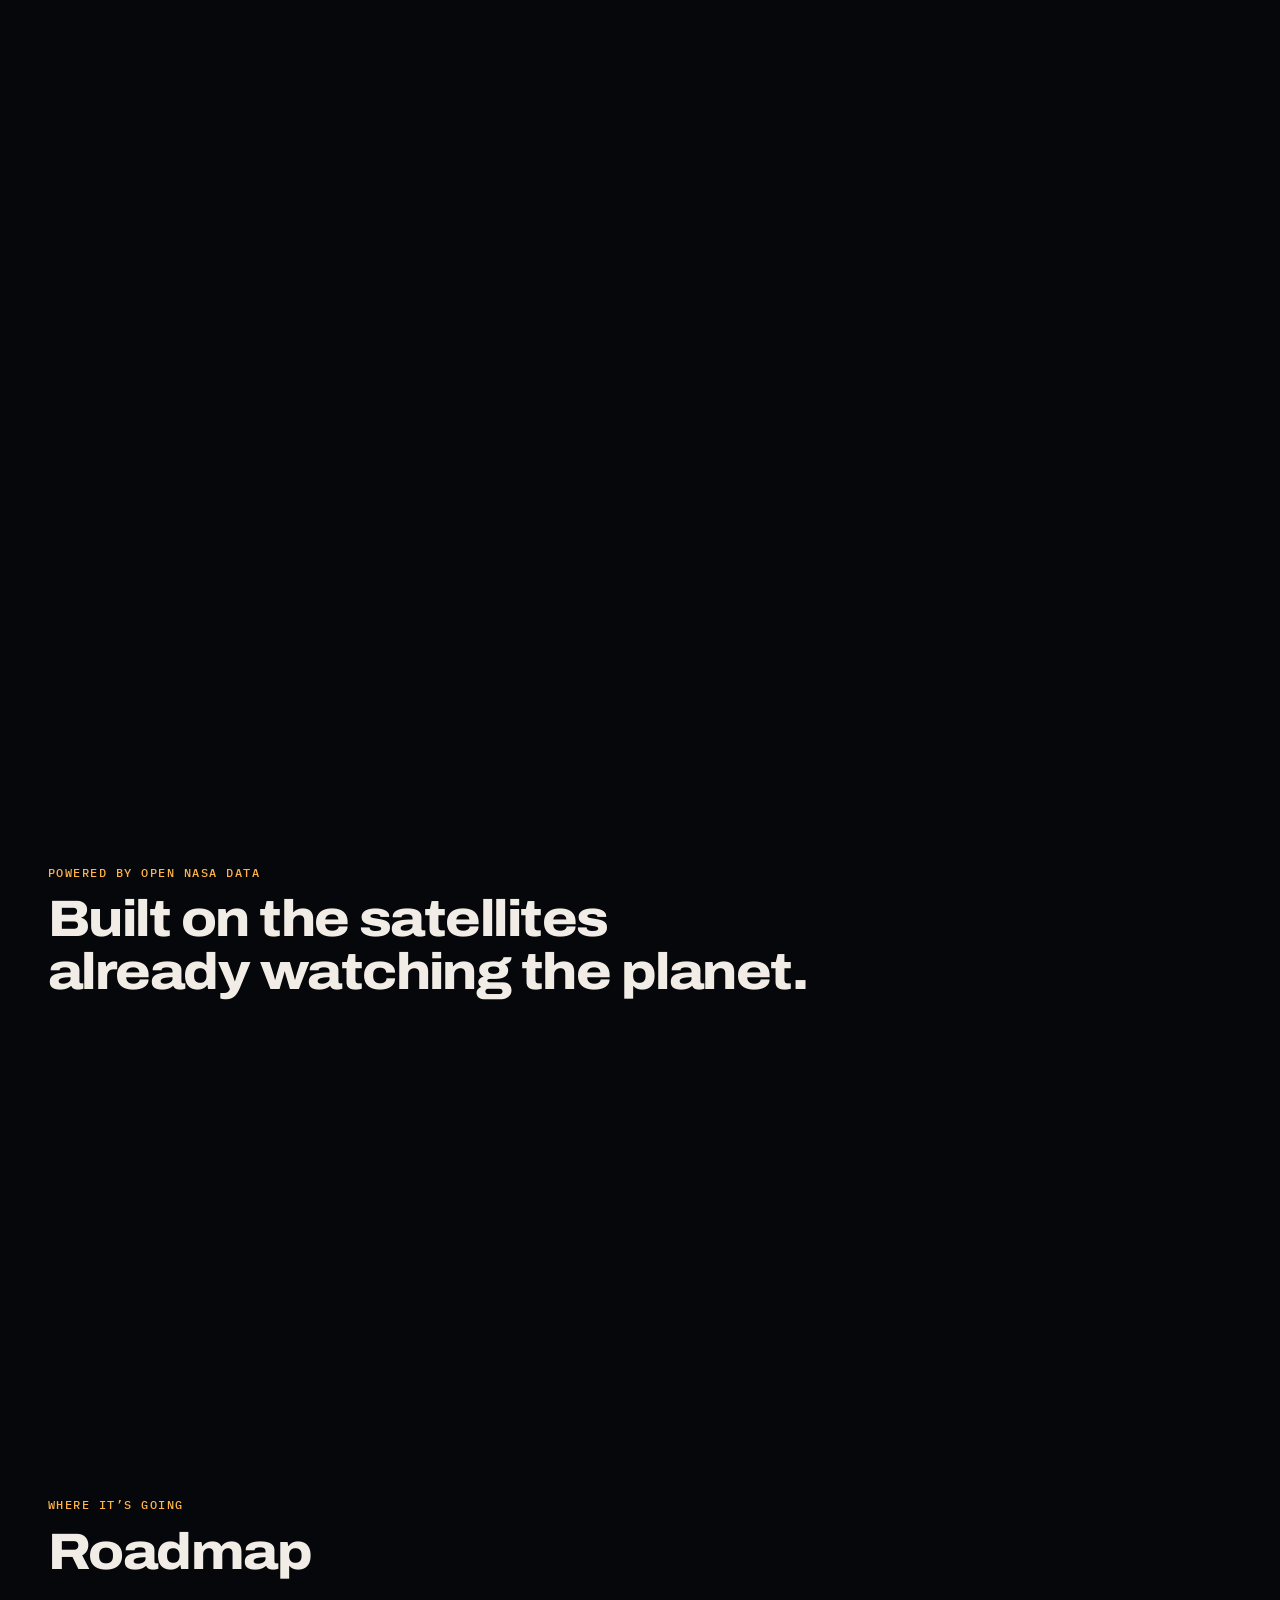
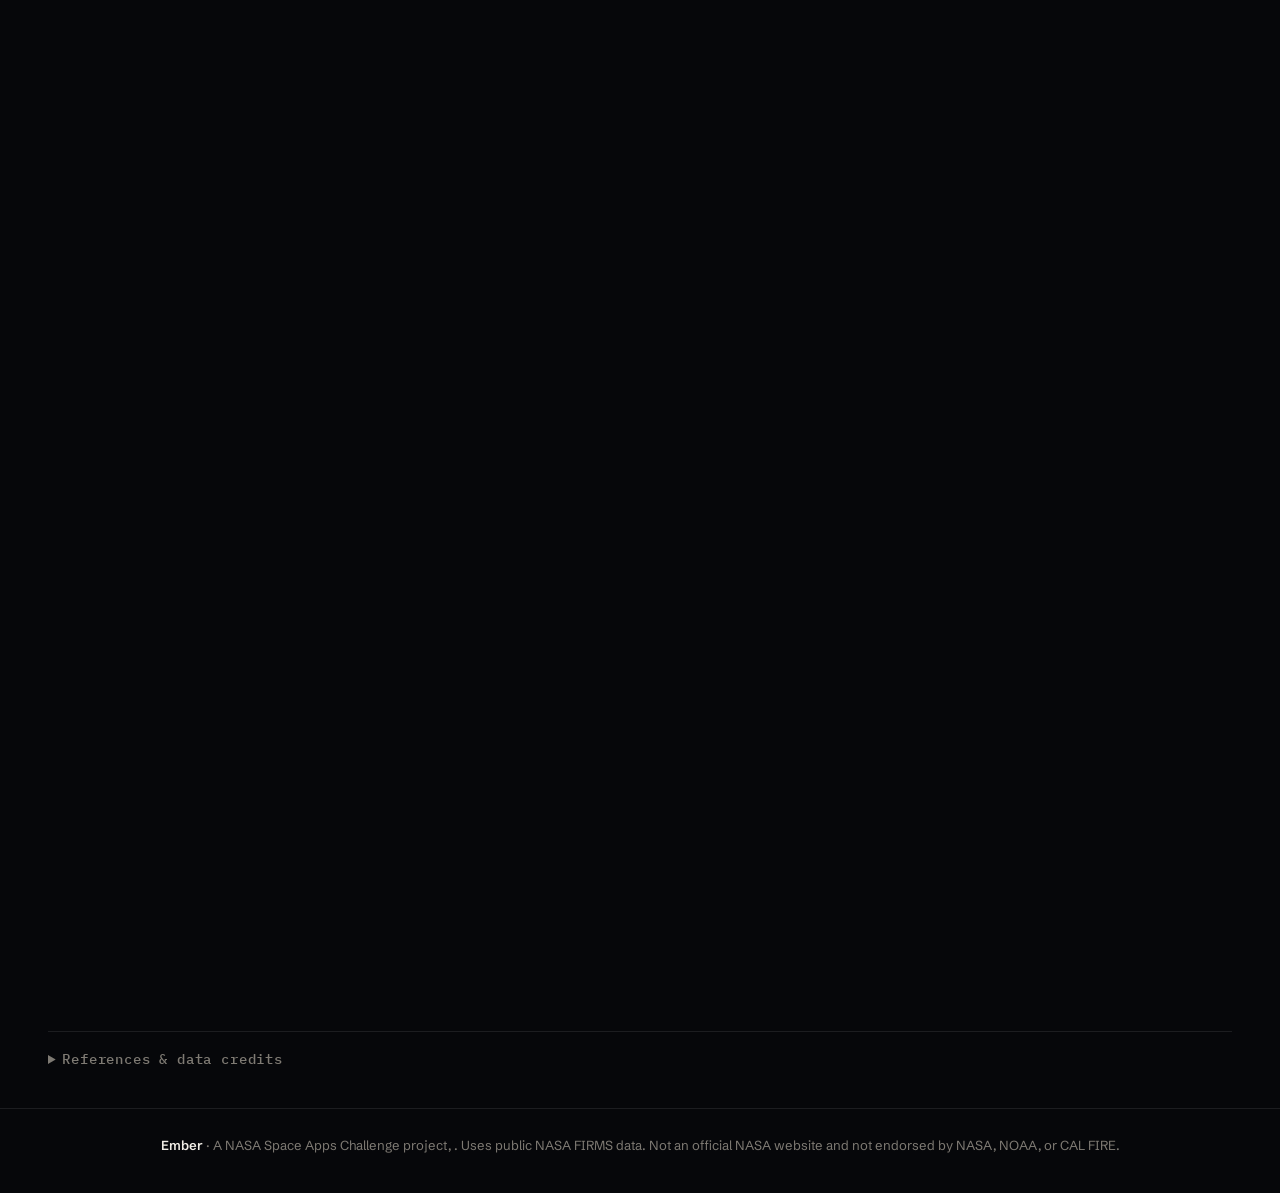
==== commit 3f1c7cef: "Speed up the website and update it for the worldwide app - Pack the globe's data (sorted, delta-code" ====
--- a/website/index.html
+++ b/website/index.html
@@ -13,6 +13,17 @@
   <link rel="preconnect" href="https://fonts.gstatic.com" crossorigin>
   <link href="https://fonts.googleapis.com/css2?family=Archivo:wdth,wght@100..125,500..900&family=Schibsted+Grotesk:ital,wght@0,400..900;1,400..700&family=IBM+Plex+Mono:wght@400;500&display=swap" rel="stylesheet">
   <link rel="stylesheet" href="css/style.css">
+  <!-- Start everything the opening globe needs at once, instead of discovering it one file at a time -->
+  <link rel="modulepreload" href="js/main.js">
+  <link rel="modulepreload" href="js/lib.js">
+  <link rel="modulepreload" href="js/globe.js">
+  <link rel="modulepreload" href="vendor/three/three.module.min.js">
+  <link rel="modulepreload" href="vendor/three/addons/postprocessing/EffectComposer.js">
+  <link rel="modulepreload" href="vendor/three/addons/postprocessing/RenderPass.js">
+  <link rel="modulepreload" href="vendor/three/addons/postprocessing/UnrealBloomPass.js">
+  <link rel="modulepreload" href="vendor/three/addons/postprocessing/OutputPass.js">
+  <link rel="preload" href="data/fires.pack" as="fetch" crossorigin>
+  <link rel="preload" href="data/land.pack" as="fetch" crossorigin>
   <!-- three.js is stored in vendor/ so the site doesn't depend on another server -->
   <script type="importmap">
     { "imports": { "three": "./vendor/three/three.module.min.js", "three/addons/": "./vendor/three/addons/" } }
@@ -34,7 +45,6 @@
   <nav id="nav-links">
     <a href="#problem">Problem</a>
     <a href="#how">How it works</a>
-    <a href="#results">Results</a>
     <a href="#demo">Demo</a>
     <a href="#data">NASA data</a>
     <a href="#team">Team</a>
@@ -67,7 +77,6 @@
   <div class="steps-wrap">
     <!-- The hook: a counter runs up while the fires switch on across the planet. -->
     <article class="step step-hero" data-step="0">
-      <p class="eyebrow"><span class="pulse"></span>NASA Space Apps Challenge 2026 · Harmonization of MODIS and VIIRS Hot Spots</p>
       <h1 class="hook" id="hook">
         <span class="hook-pre">In one day, NASA satellites flagged</span>
         <span class="hook-num" id="hook-num" data-total="136676">136,676</span>
@@ -171,11 +180,11 @@
   </div>
 
   <ol class="pipeline">
-    <li class="reveal"><span class="p-num">1</span><h3>Fetch</h3><p>Request MODIS and VIIRS detections for any area and up to 10 days from the FIRMS API.</p></li>
+    <li class="reveal"><span class="p-num">1</span><h3>Fetch</h3><p>Request MODIS and VIIRS detections for the whole world, or any area, for up to 10 days from the FIRMS API.</p></li>
     <li class="reveal"><span class="p-num">2</span><h3>Parse</h3><p>Turn each CSV row into a typed detection with location, time, brightness and fire power.</p></li>
-    <li class="reveal"><span class="p-num">3</span><h3>Harmonize</h3><p>Match MODIS and VIIRS detections of the same fire by pixel footprint, a 6-hour window and confidence, and merge them into one daily record.</p></li>
-    <li class="reveal"><span class="p-num">4</span><h3>Classify</h3><p>A Random Forest labels each detection as a real fire or a false alarm.</p></li>
-    <li class="reveal"><span class="p-num">5</span><h3>Show &amp; share</h3><p>Draw it on the map, inspect it, and export it for analysis.</p></li>
+    <li class="reveal"><span class="p-num">3</span><h3>Harmonize</h3><p>Put both sensors on one timeline and one map, with their different confidence scales kept intact.</p></li>
+    <li class="reveal"><span class="p-num">4</span><h3>Classify</h3><p>A Random Forest gives every detection a probability that it is a real wildfire.</p></li>
+    <li class="reveal"><span class="p-num">5</span><h3>Show &amp; share</h3><p>Draw it on a 3D globe and a map, inspect any detection, and export it for analysis.</p></li>
   </ol>
 
   <!-- The model -->
@@ -183,7 +192,7 @@
     <div class="dive-text">
       <p class="kicker">The model</p>
       <h3>A Random Forest lets many decision trees vote</h3>
-      <p>Each tree asks yes/no questions about a detection: its brightness, fire power, confidence, day or night, sensor, and how many other detections are nearby. Then the trees vote <a class="cite" href="#ref-breiman">(Breiman, 2001)</a>.</p>
+      <p>Each tree asks yes/no questions about a detection, then the trees vote <a class="cite" href="#ref-breiman">(Breiman, 2001)</a>. Ember’s model looks at the same things for both sensors: how hot the pixel is and how much power it gives off; how many other detections sit within 2 and 5&nbsp;km; whether the other sensor saw fire there too; whether it kept burning through the night and into the next day; the hour and month; and the land cover underneath.</p>
       <p>Because it weighs several clues at once, it can flag a lone hot pixel over a factory roof without throwing away a small real fire.</p>
     </div>
     <figure class="fig rf" id="rf">
@@ -234,120 +243,22 @@
     <div>
       <p class="kicker">How we test it</p>
       <h3>Scored against fires that really happened</h3>
-      <p>The model trains on four years of California fires, every month, and is scored on two years it has never seen, using mapped fire perimeters as the answer key.</p>
-      <p class="status-pill">Tested on 2024 and 2025: 98.9% of real fire detections kept, 186 of 205 and 168 of 185 fires caught</p>
+      <p>The model trains on one fire season and is scored on seasons it has never seen, using CAL FIRE’s mapped fire perimeters as the answer key.</p>
+      <dl class="results">
+        <div><dt>99%</dt><dd>of what it called wildfire really was, in 2021</dd></div>
+        <div><dt>92%</dt><dd>of non-wildfire detections removed, in 2021</dd></div>
+        <div><dt>126<small>/168</small></dt><dd>CAL FIRE fires caught in 2021, including 49 of the 77 with fewer than 5 detections</dd></div>
+        <div><dt>93% · 90%</dt><dd>accuracy on 2022 and 2023, where calling everything “wildfire” scores 45%</dd></div>
+      </dl>
+      <p class="results-note">Trained and tested in California only. Ember shows fires worldwide, but outside California treat its wildfire scores as a rough guide.</p>
     </div>
     <ol class="mini-steps">
-      <li>MODIS + VIIRS detections, all of California, every month, 2020 to 2025</li>
-      <li>Answer key: CAL FIRE fire perimeters, with one pixel of tolerance</li>
-      <li>Train and tune on 2020–2023, one year held out at a time; test once on 2024 and 2025, which it never saw</li>
-      <li>In fire season (Jun–Oct): <b>99.2%</b> recall (of real fire detections, how many were kept) and <b>94–95%</b> precision (of everything flagged as fire, how much really was)</li>
-      <li>Off season: <b>75 of 93</b> fires caught, including Palisades and Eaton in January 2025; the first model, trained on one summer, caught 18</li>
-      <li>Live, 6–13 Nov 2026: <b>7 of 12</b> wildfires burning in the US caught, but 42% of prescribed-burn detections kept too</li>
+      <li>Every MODIS + VIIRS detection in California, 2020 to 2023</li>
+      <li>Answer key: CAL FIRE fire perimeters</li>
+      <li>Train on 2020, then test on 2021, 2022 and 2023 (never seen)</li>
+      <li>Score <b>precision</b> (of everything flagged as fire, how much really was) and <b>recall</b> (of all real fires, how many were caught)</li>
+      <li>Compare with keeping every detection, unfiltered</li>
     </ol>
-  </div>
-</section>
-
-<!-- ============ RESULTS · THE HARMONIZED RECORD ============ -->
-<section class="block" id="results">
-  <div class="block-head">
-    <p class="kicker">Results</p>
-    <h2>Two sensors, one fire record.</h2>
-    <p class="lead">Ember turns every MODIS and VIIRS hot spot over California into one daily record: false alarms dropped by the classifier, detections of the same fire matched across sensors, and a <b>source</b> column that says who saw it. 2024 and 2025 were never used to train or tune anything.</p>
-  </div>
-
-  <div class="stat-grid">
-    <article class="stat-card reveal">
-      <p class="stat-num"><span>40→73</span><small>%</small></p>
-      <p class="stat-label">of detections confirmed by the other sensor, before and after harmonization (California 2024; 42→81% in 2025)</p>
-      <p class="stat-src">Match rate · ml/outputs/harmonized/results.json</p>
-    </article>
-    <article class="stat-card reveal">
-      <p class="stat-num"><span>13→21</span><small>%</small></p>
-      <p class="stat-label">of ~1 km fire cell-days that both sensors report (2024; 14→27% in 2025)</p>
-      <p class="stat-src">Fire-map overlap · results.json</p>
-    </article>
-    <article class="stat-card reveal">
-      <p class="stat-num"><span>62→92</span><small>%</small></p>
-      <p class="stat-label">of detections that fall inside a CAL FIRE fire perimeter, raw vs harmonized (2024)</p>
-      <p class="stat-src">Checked against CAL FIRE FRAP perimeters</p>
-    </article>
-  </div>
-
-  <figure class="fig card fig-img reveal">
-    <img src="img/agreement.png" width="2000" height="920" loading="lazy" alt="Bar chart. Match rate between MODIS and VIIRS rises from 40% to 73% in California 2024 and from 42% to 81% in 2025 after harmonization. Fire-map overlap rises from 13% to 21% in 2024 and from 14% to 27% in 2025.">
-    <figcaption><b>Before</b> = raw FIRMS products overlaid on the same ~1 km cell and day. <b>After</b> = the harmonized record. The matching rules alone take 2024 from 40% to 57%; dropping false alarms takes it to 73%.</figcaption>
-    <details class="table-view">
-      <summary>Show as a table</summary>
-      <table>
-        <thead><tr><th>California</th><th>Match rate before</th><th>after</th><th>Fire-map overlap before</th><th>after</th></tr></thead>
-        <tbody>
-          <tr><td>2024</td><td>40.1%</td><td>73.3%</td><td>12.8%</td><td>21.5%</td></tr>
-          <tr><td>2025</td><td>41.8%</td><td>81.1%</td><td>13.7%</td><td>27.3%</td></tr>
-        </tbody>
-      </table>
-    </details>
-  </figure>
-
-  <!-- Case study -->
-  <div class="case reveal">
-    <div class="case-text">
-      <p class="kicker">Case study · Park Fire, July 2024</p>
-      <h3>VIIRS alone missed the first five days. The harmonized record didn’t.</h3>
-      <p>The Park Fire burned 429,603 acres in Butte and Tehama counties, California’s fourth-largest fire. Suomi NPP VIIRS has <b>no California data from 24 to 28 July</b>, the fire’s fastest days.</p>
-      <ul class="case-facts">
-        <li><b>15:33 PDT, 24 July:</b> Aqua MODIS sees the fire. Raw VIIRS alone first sees it on <b>29 July</b>.</li>
-        <li><b>First week:</b> raw VIIRS marks 170 ~1 km cells as burning; the harmonized record marks <b>1,270</b>.</li>
-        <li><b>The tail:</b> on 10, 12, 15 and 17 August only VIIRS’s 375 m pixels still find the smouldering edges.</li>
-        <li><b>Fire days covered:</b> MODIS 19, VIIRS 18, harmonized <b>23</b>.</li>
-      </ul>
-    </div>
-    <figure class="fig fig-img">
-      <img src="img/park_fire.png" width="2400" height="1240" loading="lazy" alt="Left: map of the Park Fire perimeter filled with about 1 km cells, most orange (seen by MODIS only), the northeast arm green (both sensors) and a few blue (VIIRS only). Right: stacked daily bars of fire cells from 24 July to 20 August 2024; the first five days are all MODIS because Suomi NPP VIIRS has no data, later days mix both sensors, and from 10 August only VIIRS still sees fire.">
-      <figcaption>Each ~1 km cell is coloured by which sensors ever saw fire there. Data: NASA FIRMS, CAL FIRE FRAP. Made by <code>ml/case_study.py</code>.</figcaption>
-    </figure>
-  </div>
-
-  <!-- Harmonized fire calendar -->
-  <div class="cal card reveal" id="cal">
-    <div class="cal-head">
-      <div>
-        <p class="kicker">Harmonized fire calendar</p>
-        <h3>Every day of fire in California, from both sensors</h3>
-        <p id="cal-summary" class="cal-summary"></p>
-        <p id="cal-agree" class="cal-summary"></p>
-      </div>
-      <div class="seg" id="cal-years" role="group" aria-label="Choose a year"></div>
-    </div>
-    <p id="cal-status" class="cal-summary">Loading the harmonized record…</p>
-    <div class="cal-body">
-      <div class="cal-left">
-        <div class="cal-scroll">
-          <svg id="cal-grid" tabindex="0" role="application" aria-label="Calendar of days. Use the arrow keys to move between days; the selected day is described below and drawn on the map."></svg>
-        </div>
-        <div class="cal-legend" id="cal-legend"></div>
-        <div class="cal-live" id="cal-live" aria-live="polite"></div>
-      </div>
-      <figure class="cal-mapbox">
-        <p class="card-title" id="cal-map-title"></p>
-        <canvas id="cal-map" role="img"></canvas>
-        <div class="cal-map-legend" id="cal-map-legend"></div>
-      </figure>
-    </div>
-    <div class="cal-tip" id="cal-tip" hidden></div>
-    <p class="cal-foot">Click a day to map it. The full record is one CSV per year with a <code>source</code> column (MODIS, VIIRS or MODIS+VIIRS): <a href="https://github.com/rishabreddy0809/Ember_Wildfires/blob/main/ml/outputs/harmonized/harmonized_fires_2024.csv">2024</a> · <a href="https://github.com/rishabreddy0809/Ember_Wildfires/blob/main/ml/outputs/harmonized/harmonized_fires_2025.csv">2025</a>.</p>
-  </div>
-
-  <!-- Weak spots -->
-  <div class="weak card reveal">
-    <p class="kicker">Known weak spots</p>
-    <h3>What the harmonized record still gets wrong</h3>
-    <ul>
-      <li><b>Off-season false alarms.</b> The year-round classifier now keeps winter fires like Palisades and Eaton, but about half of what it keeps from November to May is a farm or prescribed burn, not a mapped wildfire. Outside California, where it has no land-cover or burn-history data, it is less selective still.</li>
-      <li><b>Small fires are missed.</b> Of 394 fires under 100 acres in 2024, raw MODIS saw 54, raw VIIRS 73 and the harmonized record 84.</li>
-      <li><b>Part of the agreement gain is built in.</b> One classifier input is “did the other sensor see fire nearby?”, so the perimeter check is the independent evidence.</li>
-      <li><b>Outages and timing.</b> On VIIRS outage days the record is MODIS alone. No satellite passes between about 14:00 and 22:30, so evening fires are first seen at night.</li>
-    </ul>
   </div>
 </section>
 
@@ -356,12 +267,14 @@
   <div class="block-head">
     <p class="kicker">The demo</p>
     <h2>Meet <span class="grad">Ember</span>.</h2>
-    <p class="lead">A native macOS app built with SwiftUI and MapKit. It downloads live and archived detections from the NASA FIRMS API and shows every single one, exactly as reported. No hidden clustering, no silent filtering.</p>
+    <p class="lead">A native macOS app built with SwiftUI, SceneKit and MapKit. It downloads every fire NASA FIRMS has seen worldwide in the last days and draws each one on a 3D globe, exactly as reported: <span class="t-modis">MODIS</span> in orange, <span class="t-viirs">VIIRS</span> in light blue, brighter for stronger fires. No hidden clustering, no silent filtering.</p>
   </div>
 
   <figure class="shot reveal">
-    <img src="img/ember-app.jpg" width="2400" height="1401" loading="lazy" alt="The Ember app showing California. A sidebar compares 13 MODIS and 137 VIIRS detections, the map shows each detection as an orange circle or a blue diamond, and a timeline along the bottom shows detections per hour for each sensor.">
-    <figcaption>The Ember app with live NASA FIRMS data over California: MODIS and VIIRS compared side by side, every detection on the map, and detections per hour along the bottom.</figcaption>
+    <img src="img/ember-app.jpg" srcset="img/ember-app-1200.jpg 1200w, img/ember-app.jpg 2400w" sizes="(max-width: 1240px) 100vw, 1200px"
+         width="2400" height="1401" loading="lazy" decoding="async"
+         alt="The Ember app. A 3D globe centred on Africa glows with about 100,000 fire detections, orange for MODIS and light blue for VIIRS. A tag over one fire reads VIIRS 3.8 MW, click for details. The left card lists regions by number of detections, led by Central Africa with 27,565; the right card describes Central Africa.">
+    <figcaption>The Ember app with live NASA FIRMS data for the whole world: every detection of the last two days on the globe, regions ranked by how much is burning, and the details of the one you pick.</figcaption>
   </figure>
 
   <div class="try-head">
@@ -398,29 +311,29 @@
         <div id="app-inspect-body"><p class="app-empty">Nothing selected.<br>Click a point on the map.</p></div>
       </aside>
     </div>
-    <figcaption>A browser preview using the same real FIRMS detections as the globe. The full Ember app adds a satellite basemap, date ranges up to 10 days, every FIRMS column per detection, and CSV export.</figcaption>
+    <figcaption>A browser preview using the same real FIRMS detections as the globe. The full Ember app adds the 3D globe, a satellite basemap, date ranges up to 10 days, every FIRMS column per detection, the wildfire model, and CSV export.</figcaption>
   </figure>
 
   <div class="feature-grid">
     <article class="feature reveal">
       <span class="f-icon" aria-hidden="true">⚡</span>
-      <h3>Near-real-time</h3>
-      <p>Pulls fresh MODIS and VIIRS detections straight from the NASA FIRMS API, with a built-in rate limiter and an offline cache.</p>
+      <h3>Worldwide, near-real-time</h3>
+      <p>Pulls about 100,000 fresh MODIS and VIIRS detections for the whole planet from the NASA FIRMS API, with a rate limiter and an offline copy.</p>
     </article>
     <article class="feature reveal">
       <span class="f-icon" aria-hidden="true">◎</span>
       <h3>Nothing hidden</h3>
-      <p>Every detection is drawn exactly as reported. MODIS as circles, VIIRS as diamonds, so you can see the overlaps for yourself.</p>
+      <p>Every detection is drawn exactly as reported: orange MODIS and light blue VIIRS embers on the globe, circles and diamonds on the map, so you can see the overlaps for yourself.</p>
     </article>
     <article class="feature reveal">
       <span class="f-icon" aria-hidden="true">⌖</span>
       <h3>Inspect anything</h3>
-      <p>Click a point to see every FIRMS column. Overlapping detections? Step through them one at a time with <kbd>[</kbd> and <kbd>]</kbd>.</p>
+      <p>Point at a fire and Ember rings it and names it; click to see every FIRMS column. Overlapping detections? Step through them with <kbd>[</kbd> and <kbd>]</kbd>.</p>
     </article>
     <article class="feature reveal">
       <span class="f-icon" aria-hidden="true">⇩</span>
-      <h3>Ready for the model</h3>
-      <p>One keystroke (<kbd>⌘E</kbd>) exports a combined, harmonized CSV that loads straight into Python and scikit-learn.</p>
+      <h3>Wildfires only</h3>
+      <p>The model scores every detection inside the app; one click hides farm burns and false alarms. <kbd>⌘E</kbd> exports the combined CSV for Python.</p>
     </article>
   </div>
 </section>
@@ -459,12 +372,12 @@
     <p class="kicker">Where it’s going</p>
     <h2>Roadmap</h2>
   </div>
+  <!-- ✏️ EDIT THIS: change the "Next" items to match your real plans -->
   <ol class="roadmap">
-    <li class="done reveal"><span class="rm-tag">Shipped</span><h3>Ember viewer + classifier</h3><p>macOS app that maps every MODIS and VIIRS detection, with the Random Forest running on-device to hide false alarms.</p></li>
-    <li class="done reveal"><span class="rm-tag">Shipped</span><h3>Harmonized fire record</h3><p>One daily California record from both sensors, validated against CAL FIRE perimeters for 2024 and 2025.</p></li>
-    <li class="done reveal"><span class="rm-tag">Shipped</span><h3>Year-round classifier</h3><p>Retrained on 2020–2023 across all months; it now keeps January fires such as Palisades and Eaton.</p></li>
-    <li class="next reveal"><span class="rm-tag">Next</span><h3>Fewer winter false alarms</h3><p>Teach the model prescribed burns explicitly and extend land-cover and burn-history data beyond California.</p></li>
-    <li class="next reveal"><span class="rm-tag">Next</span><h3>More satellites, more places</h3><p>Add NOAA-20 and NOAA-21 VIIRS for extra daily passes, then test outside California.</p></li>
+    <li class="done reveal"><span class="rm-tag">Shipped</span><h3>Worldwide viewer</h3><p>macOS app that downloads, draws, inspects and exports every MODIS and VIIRS detection on Earth.</p></li>
+    <li class="done reveal"><span class="rm-tag">Shipped</span><h3>Real-fire classifier</h3><p>Random Forest trained on 2020 and tested on 2021 to 2023 against CAL FIRE perimeters.</p></li>
+    <li class="done reveal"><span class="rm-tag">Shipped</span><h3>Model inside Ember</h3><p>Every detection gets a wildfire score in the app, with a sensitivity slider.</p></li>
+    <li class="now reveal"><span class="rm-tag">Next</span><h3>Beyond California</h3><p>Train with fire perimeters from other regions so the model holds up worldwide.</p></li>
   </ol>
 </section>
 
@@ -474,7 +387,8 @@
     <div class="avatar" aria-hidden="true">R</div>
     <div>
       <p class="kicker">Team</p>
-      <h2>Built solo by Rishab</h2>
+      <!-- ✏️ EDIT THIS: add teammates, a team name, or a line about yourself -->
+      <h2>Built by Rishab</h2>
       <p>A high school student in Shrewsbury, Massachusetts, who builds tools to make satellite data easier to understand. Ember started as a way to see the raw fire data before training a model on it.</p>
     </div>
   </div>
@@ -515,6 +429,5 @@
 </footer>
 
 <script type="module" src="js/main.js"></script>
-<script type="module" src="js/calendar.js"></script>
 </body>
 </html>
--- a/website/css/style.css
+++ b/website/css/style.css
@@ -358,6 +358,12 @@
 .mini-steps li { counter-increment: s; position: relative; padding: 0 0 14px 38px; font-size: 0.96rem; color: var(--ink-2); line-height: 1.5; }
 .mini-steps li:last-child { padding-bottom: 0; }
 .mini-steps li::before { content: counter(s); position: absolute; left: 0; top: 0; width: 24px; height: 24px; border-radius: 50%; display: grid; place-items: center; font: 600 0.72rem var(--mono); color: var(--fire-2); border: 1px solid rgba(255,140,70,0.4); }
+.results { display: grid; grid-template-columns: repeat(2, minmax(0, 1fr)); gap: 18px 22px; margin: 0 0 1.3em; }
+.results div { border-top: 1px solid var(--card-line); padding-top: 12px; }
+.results dt { font: 800 clamp(1.5rem, 2.4vw, 1.9rem)/1.05 var(--display); font-stretch: 110%; letter-spacing: -0.02em; color: var(--ink); }
+.results dt small { font-size: 0.55em; color: var(--ink-3); font-weight: 600; }
+.results dd { margin: 6px 0 0; font-size: 0.88rem; line-height: 1.45; color: var(--ink-2); }
+.test .results-note { font-size: 0.86rem; color: var(--ink-3); margin: 0; }
 .status-pill { display: inline-flex !important; align-items: center; gap: 10px; margin: 0 !important; font: 500 0.82rem var(--sans) !important; color: #ffd2b0 !important; padding: 8px 14px; border-radius: 999px; background: rgba(255,106,43,0.1); border: 1px solid rgba(255,106,43,0.35); }
 
 /* Roadmap */
@@ -423,67 +429,6 @@
 .story-start .hud { opacity: 0; }
 
 /* ---------- Responsive ---------- */
-
-/* ---------- Results: harmonized record, case study, calendar ---------- */
-#results .stat-num span { font-size: 0.82em; }
-.fig-img { margin-top: 26px; padding: 18px; }
-.fig-img img { display: block; width: 100%; height: auto; border-radius: 10px; }
-.table-view { margin-top: 12px; font-size: 0.86rem; color: var(--ink-2); }
-.table-view summary { cursor: pointer; font: 500 0.78rem var(--mono); letter-spacing: 0.06em; color: var(--ink-3); }
-.table-view table { border-collapse: collapse; margin-top: 10px; font-variant-numeric: tabular-nums; }
-.table-view th, .table-view td { text-align: left; padding: 6px 16px 6px 0; border-bottom: 1px solid var(--rule); }
-.table-view th { color: var(--ink-3); font-weight: 500; }
-
-.case { display: grid; grid-template-columns: minmax(0, 1fr); gap: 26px; margin-top: 90px; }
-.case-text { display: grid; grid-template-columns: minmax(0, 1fr) minmax(0, 1fr); gap: 0 44px; }
-.case-text > .kicker, .case-text > h3 { grid-column: 1 / -1; }
-@media (max-width: 900px) { .case-text { grid-template-columns: minmax(0, 1fr); } }
-.case h3, .cal h3, .weak h3 { font: 800 clamp(1.5rem, 2.4vw, 2rem)/1.08 var(--display); font-stretch: 110%; letter-spacing: -0.02em; margin: 0 0 0.6em; color: var(--ink); }
-.case .fig-img { margin-top: 0; padding: 0; }
-.case-facts { padding-left: 1.1em; margin: 0; color: var(--ink-2); }
-.case-facts li { margin-bottom: 0.6em; }
-
-.cal { position: relative; margin-top: 90px; padding: 30px; }
-.cal-head { display: flex; justify-content: space-between; gap: 20px; align-items: start; flex-wrap: wrap; }
-.cal-summary { font-size: 0.95rem; margin: 0 0 4px; }
-.cal-body { display: grid; grid-template-columns: minmax(0, 1fr) 300px; gap: 28px; margin-top: 22px; align-items: start; }
-.cal-scroll { overflow-x: auto; padding-bottom: 6px; }
-#cal-grid { display: block; outline: none; }
-#cal-grid:focus-visible { outline: 2px solid var(--accent); outline-offset: 4px; border-radius: 6px; }
-#cal-grid text { font: 400 10px var(--mono); fill: var(--ink-3); }
-#cal-grid rect { cursor: pointer; }
-#cal-grid rect.gap { stroke: #3987e5; stroke-width: 1.4; stroke-dasharray: 2 2; }
-#cal-grid rect:hover { stroke: var(--ink); stroke-width: 1.5; stroke-dasharray: none; }
-#cal-grid rect.sel { stroke: var(--ink); stroke-width: 2; stroke-dasharray: none; }
-.cal-legend, .cal-map-legend { display: flex; flex-wrap: wrap; align-items: center; gap: 4px 10px; margin-top: 12px; font: 400 0.76rem var(--mono); color: var(--ink-3); }
-.cal-legend i { display: inline-block; width: 13px; height: 13px; border-radius: 3px; margin-right: -6px; }
-.cal-legend .cal-leg-scale { margin-left: 4px; }
-.cal-legend .cal-leg-gap i { border: 1.4px dashed #3987e5; background: #1a1c22; margin-right: 6px; vertical-align: -2px; }
-.cal-map-legend i { display: inline-block; width: 10px; height: 10px; border-radius: 2px; margin-right: 6px; }
-.cal-live, .cal-tip { font-size: 0.86rem; color: var(--ink-2); }
-.cal-live { margin-top: 16px; display: flex; flex-wrap: wrap; gap: 4px 16px; min-height: 2.6em; }
-.cal-live b, .cal-tip b { color: var(--ink); width: 100%; }
-.cal-live span, .cal-tip span { display: inline-flex; align-items: center; gap: 6px; }
-.cal-live i, .cal-tip i { width: 9px; height: 9px; border-radius: 2px; display: inline-block; }
-.cal-live em, .cal-tip em { font-style: normal; color: var(--ink); font-variant-numeric: tabular-nums; }
-.cal-tip-total { color: var(--ink) !important; }
-.cal-tip-note { color: #9ec5f4 !important; }
-.cal-tip { position: absolute; z-index: 5; transform: translate(-50%, calc(-100% - 10px)); pointer-events: none; display: flex; flex-direction: column; gap: 3px;
-  min-width: 190px; padding: 10px 12px; border-radius: 10px; background: #0b0c10; border: 1px solid var(--card-line); box-shadow: 0 10px 30px rgba(0,0,0,0.5); }
-.cal-tip[hidden] { display: none; }
-.cal-mapbox { margin: 0; }
-.cal-mapbox .card-title { margin-bottom: 8px; min-height: 1.2em; }
-#cal-map { display: block; width: 100%; height: 330px; }
-.cal-foot { font-size: 0.86rem; margin: 22px 0 0; color: var(--ink-3) !important; }
-.cal-foot a, .case a { color: var(--accent); }
-.weak { margin-top: 26px; padding: 30px; }
-.weak ul { margin: 0; padding-left: 1.1em; color: var(--ink-2); }
-.weak li { margin-bottom: 0.7em; }
-@media (max-width: 900px) {
-  .cal-body { grid-template-columns: minmax(0, 1fr); }
-  .cal { padding: 22px 18px; }
-}
-
 @media (max-width: 1080px) {
   .app-body { grid-template-columns: 180px 1fr; }
   .app-inspector { grid-column: 1 / -1; border-left: 0; border-top: 1px solid var(--card-line); }
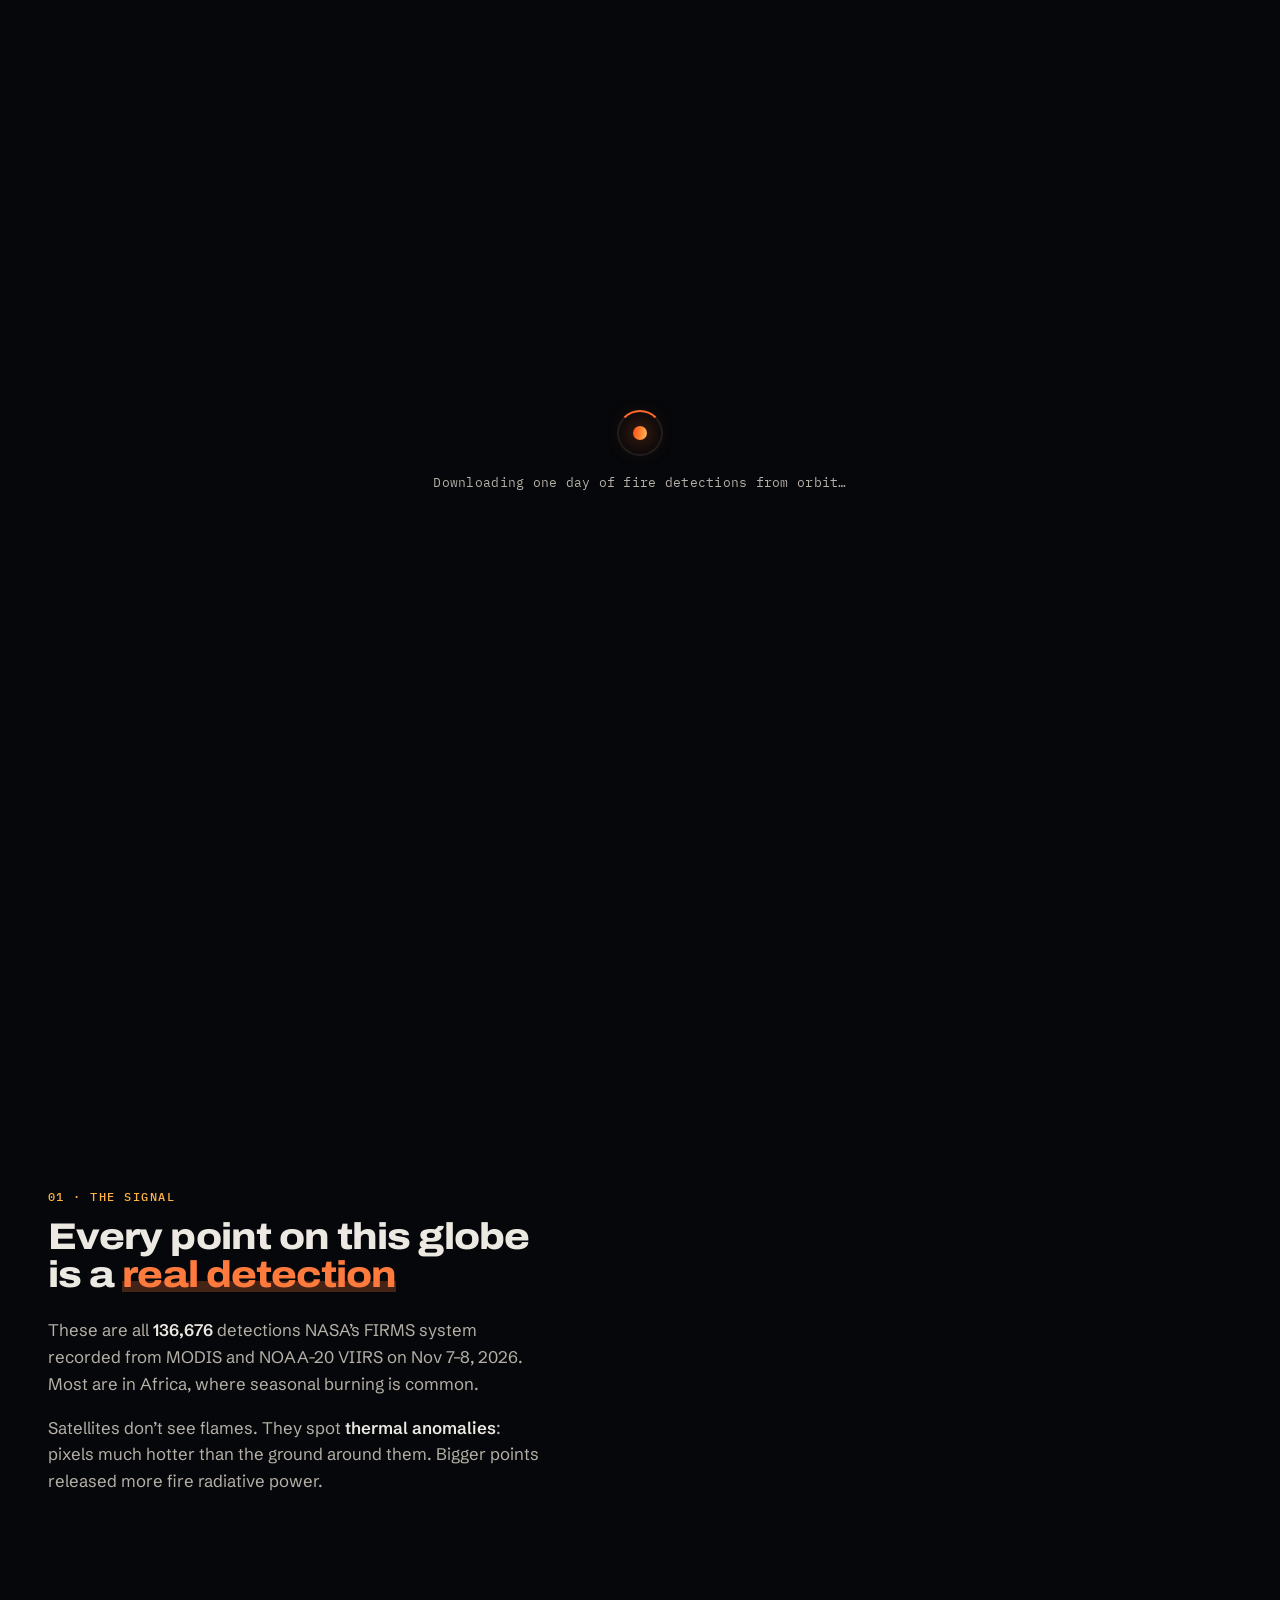
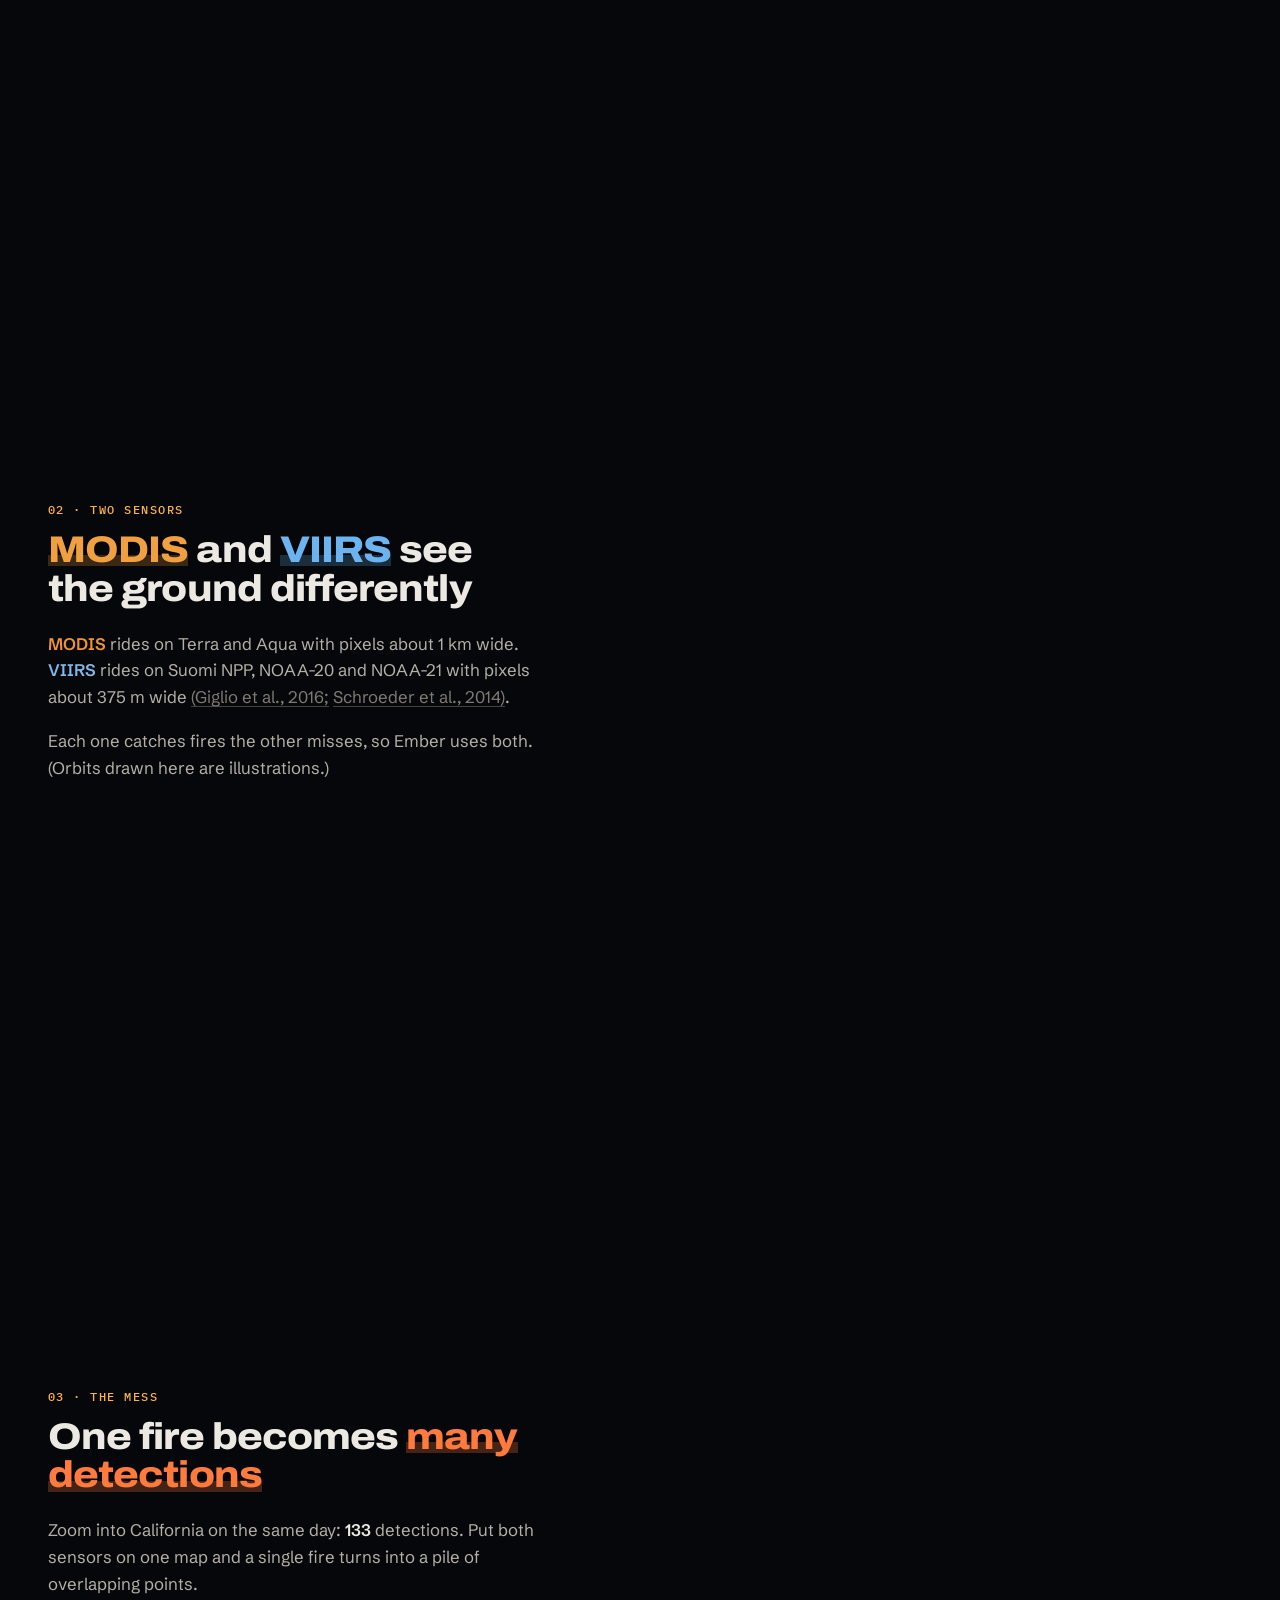
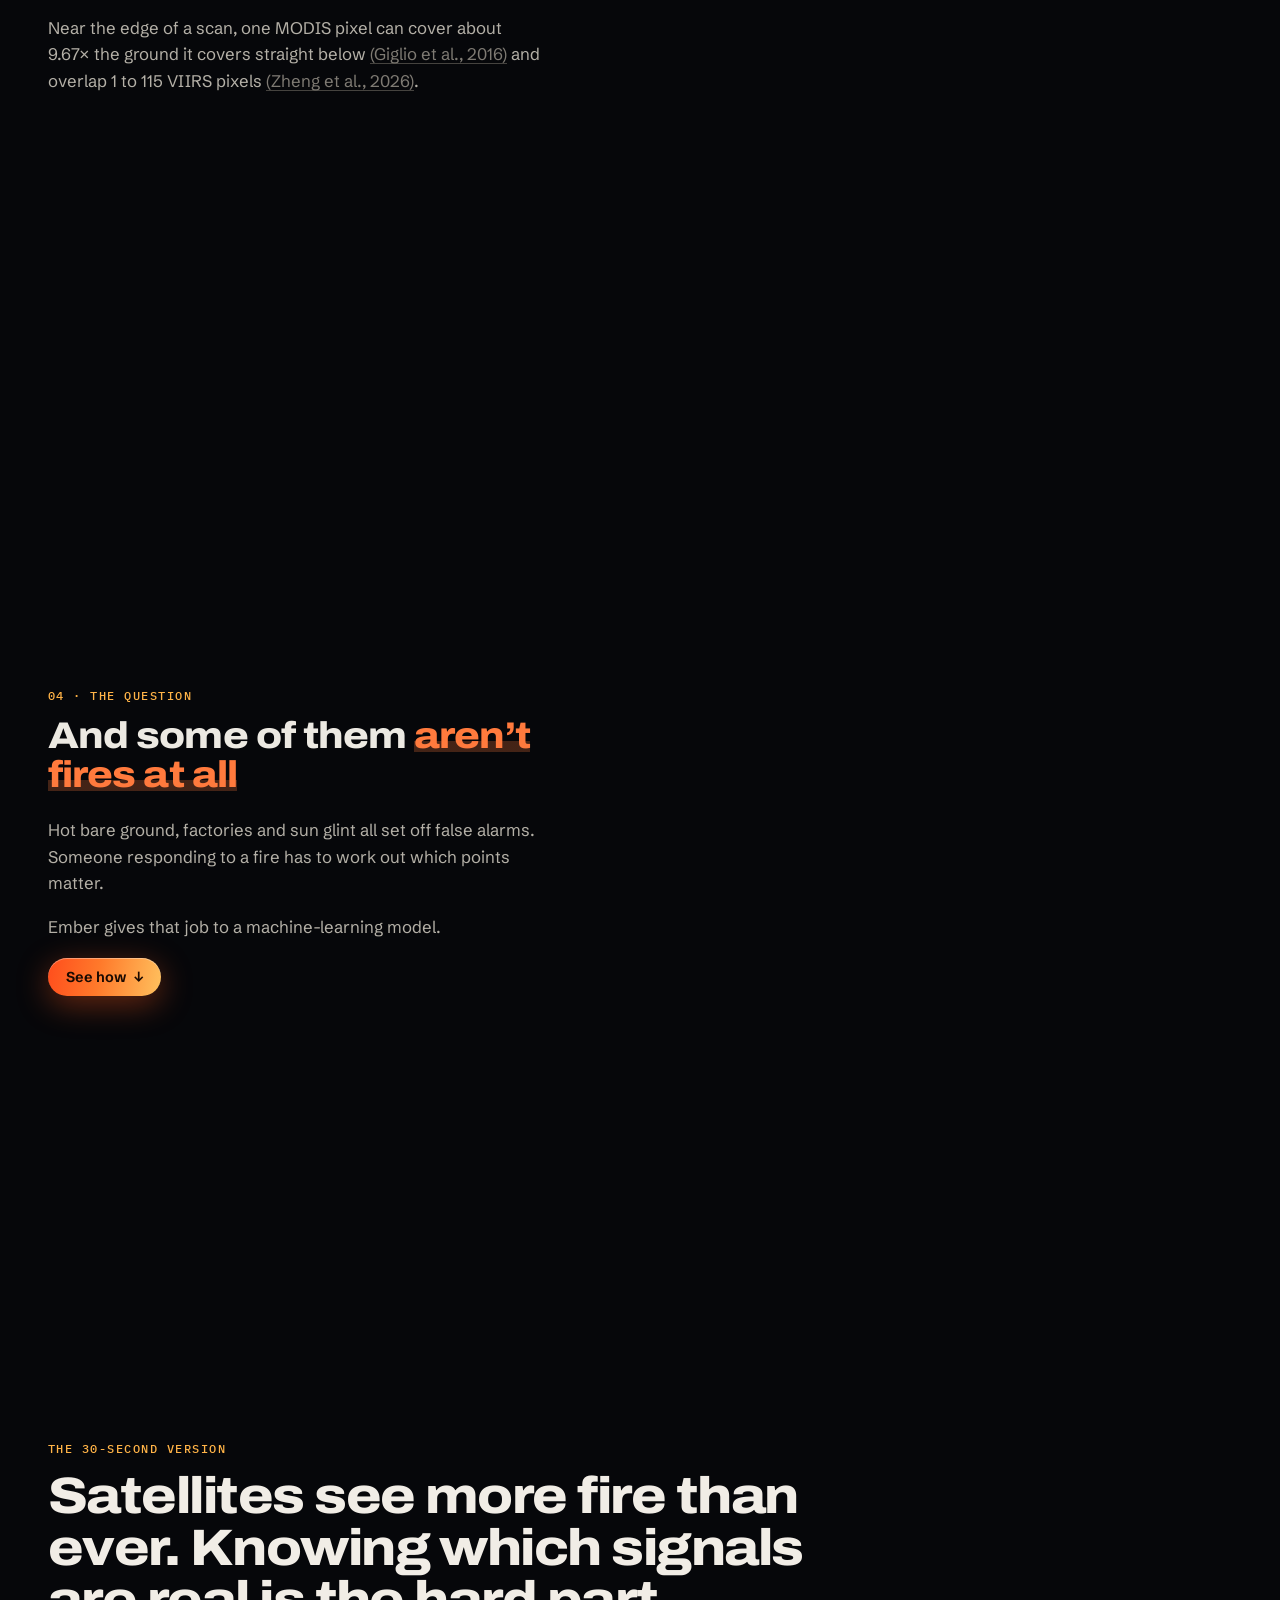
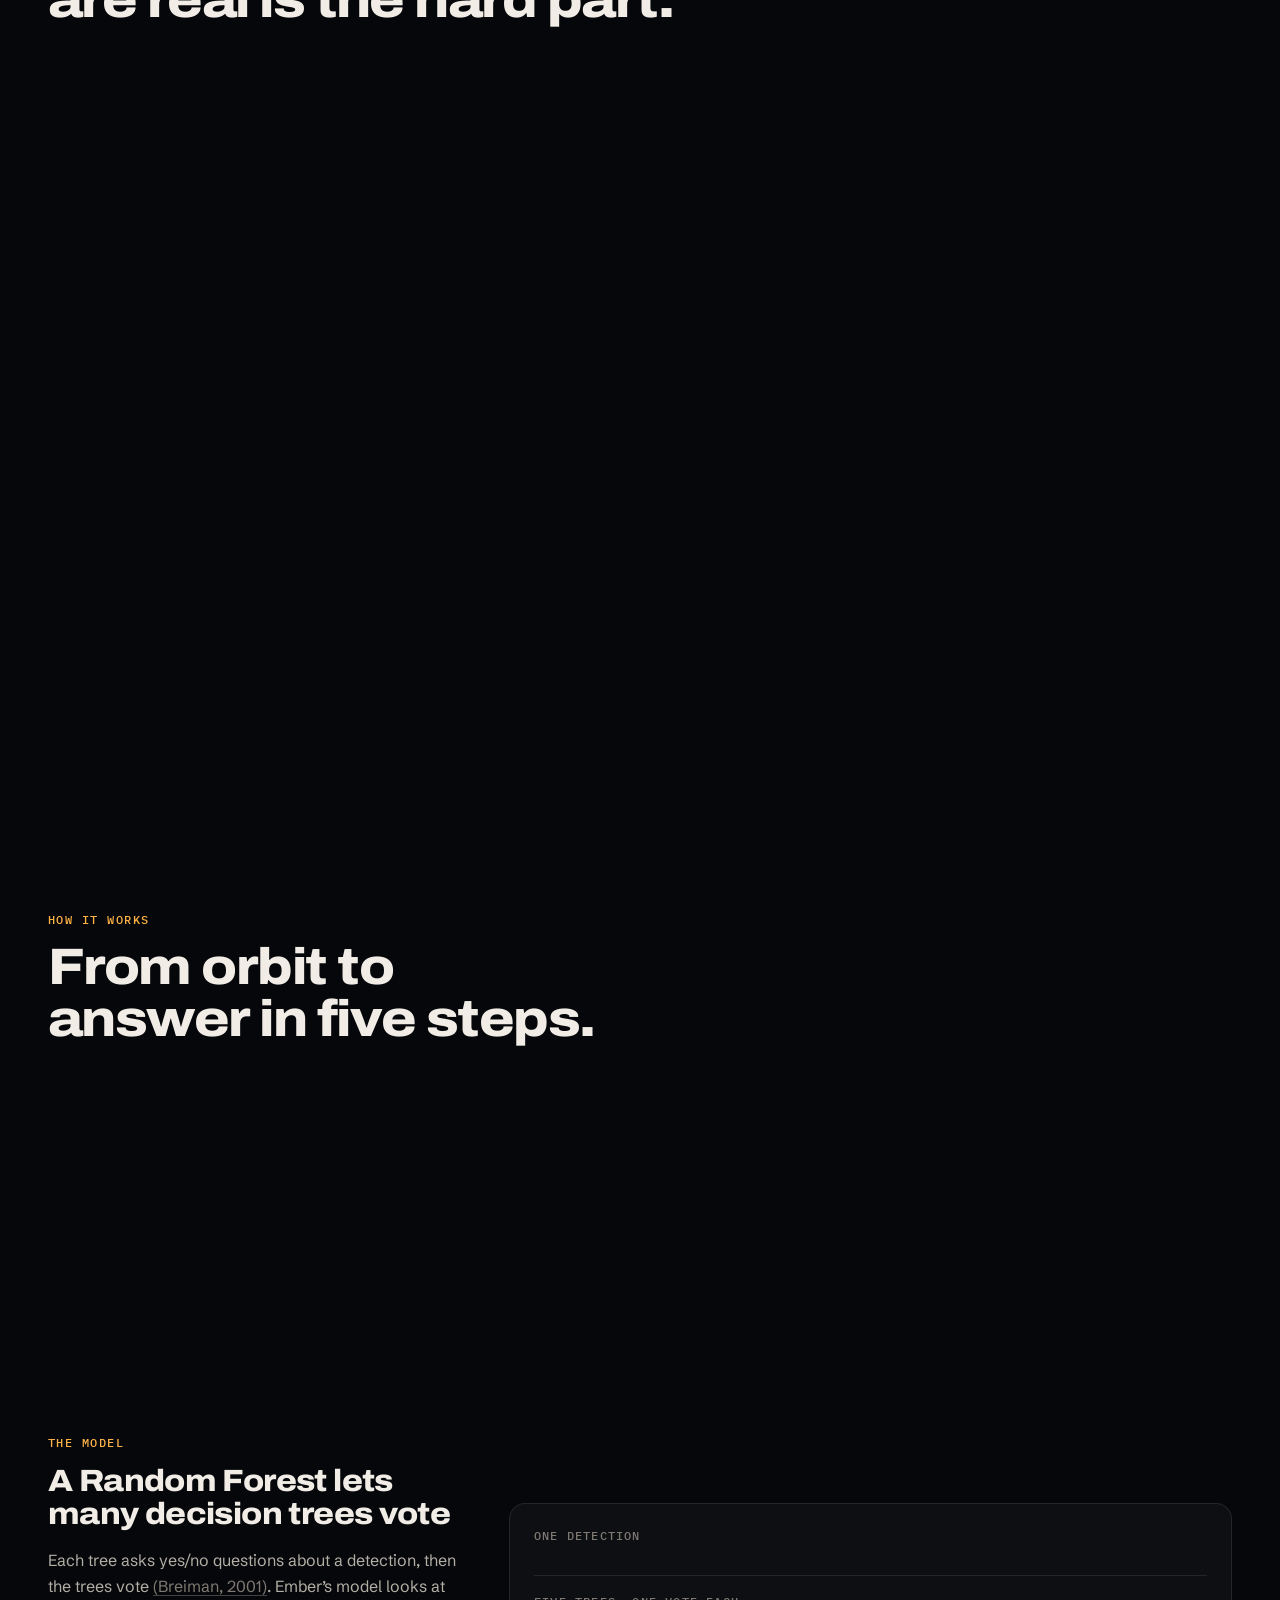
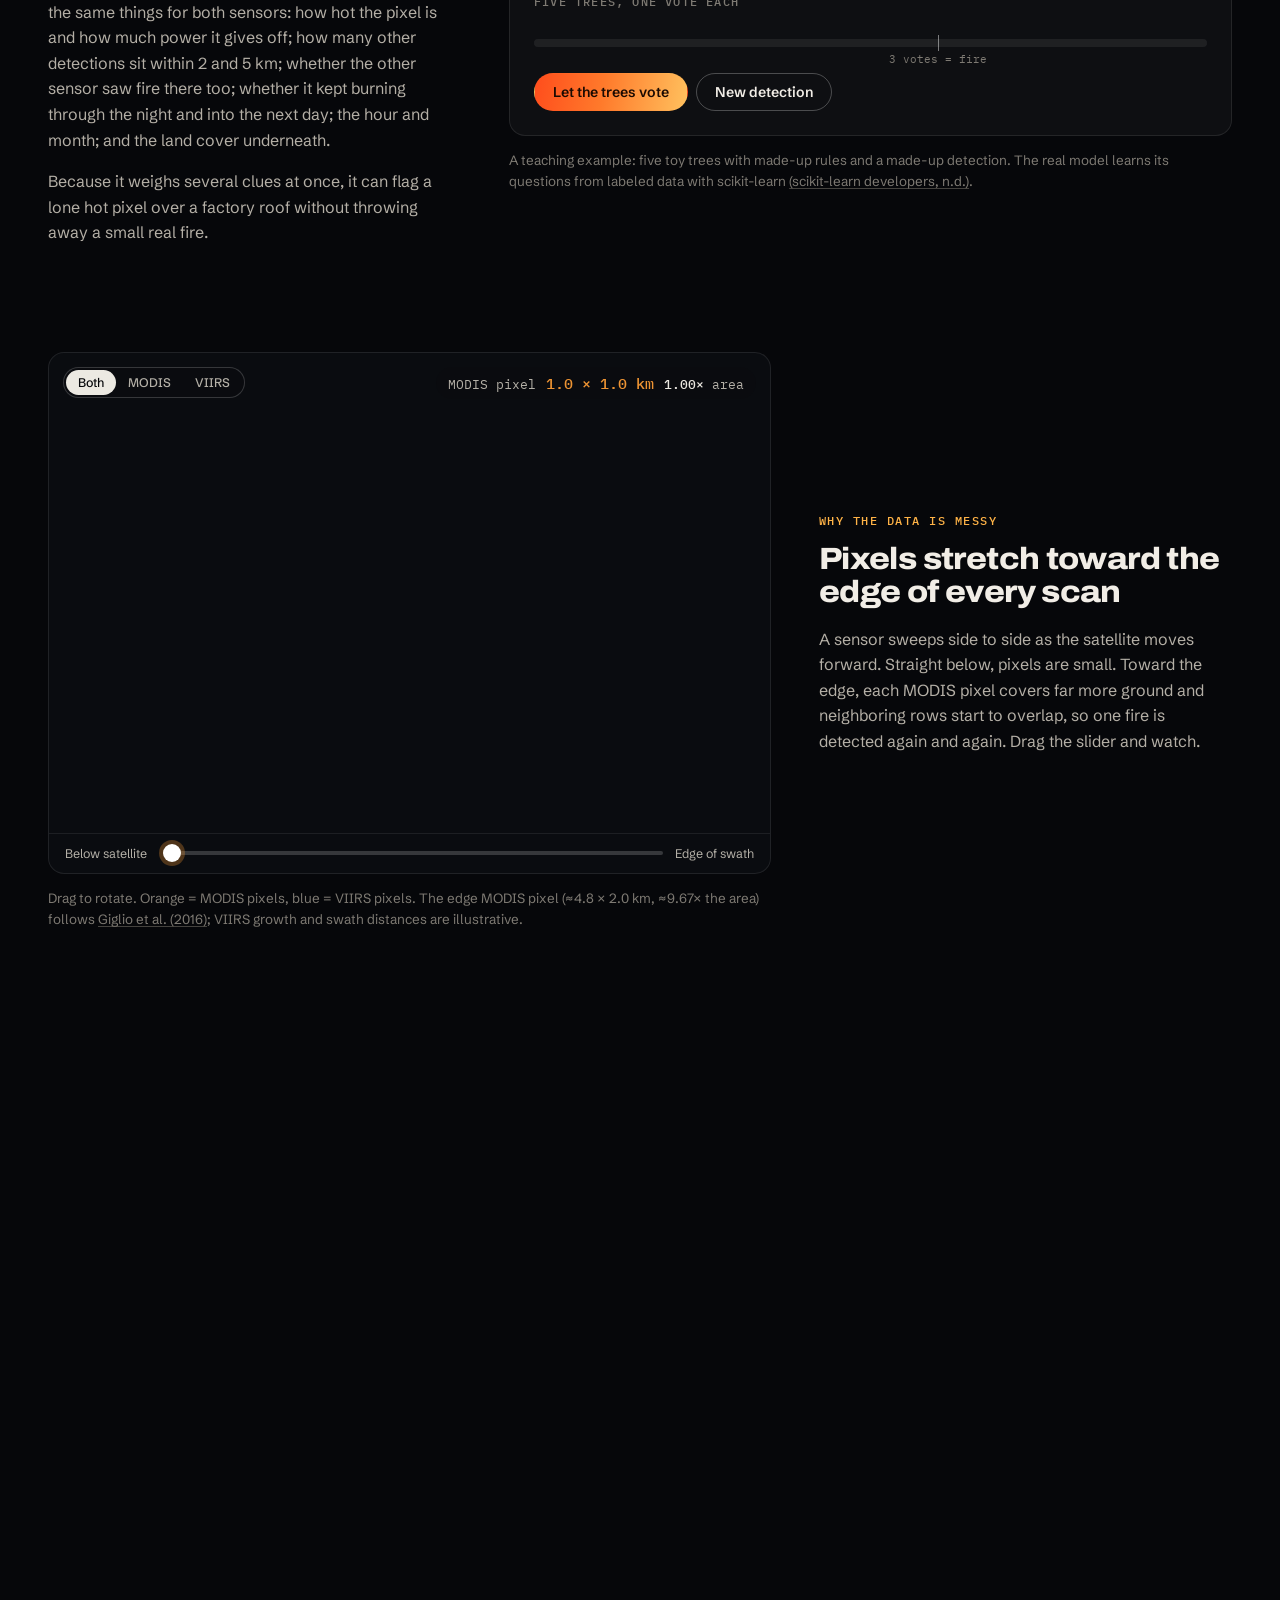
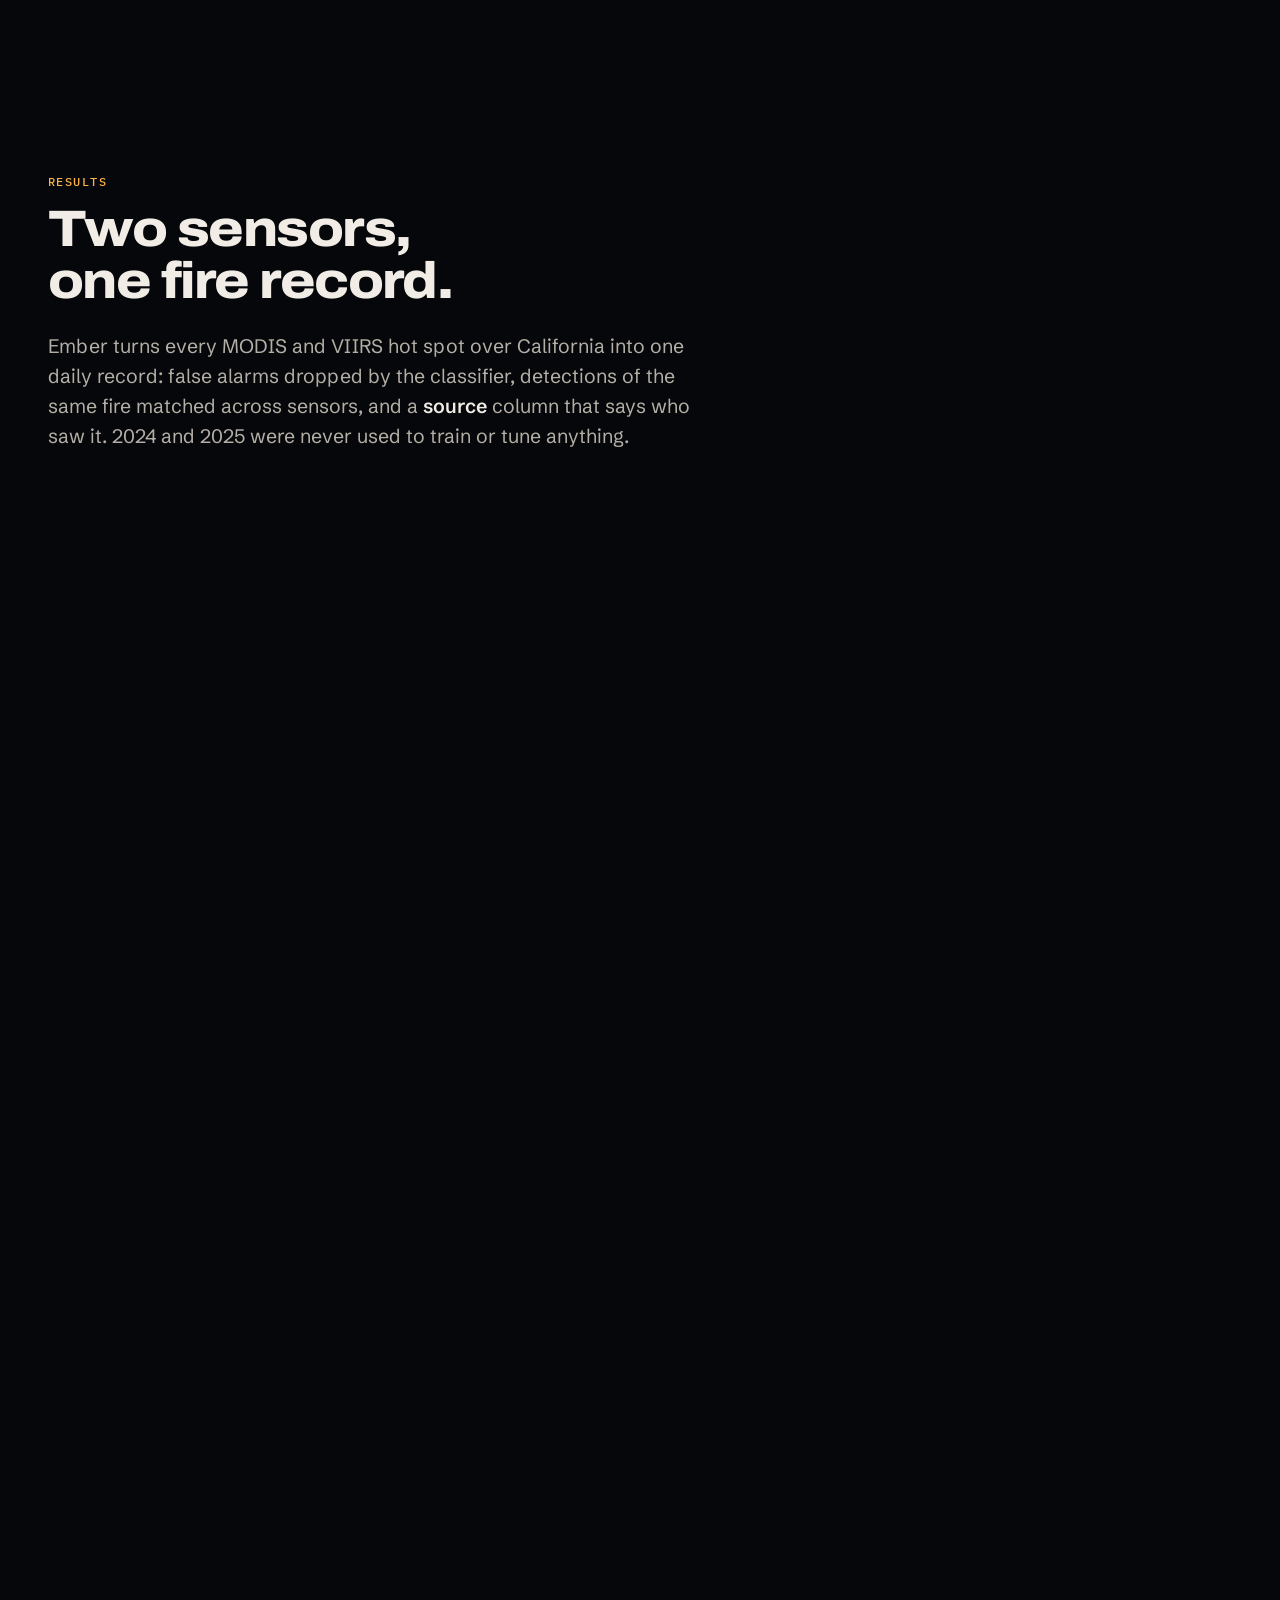
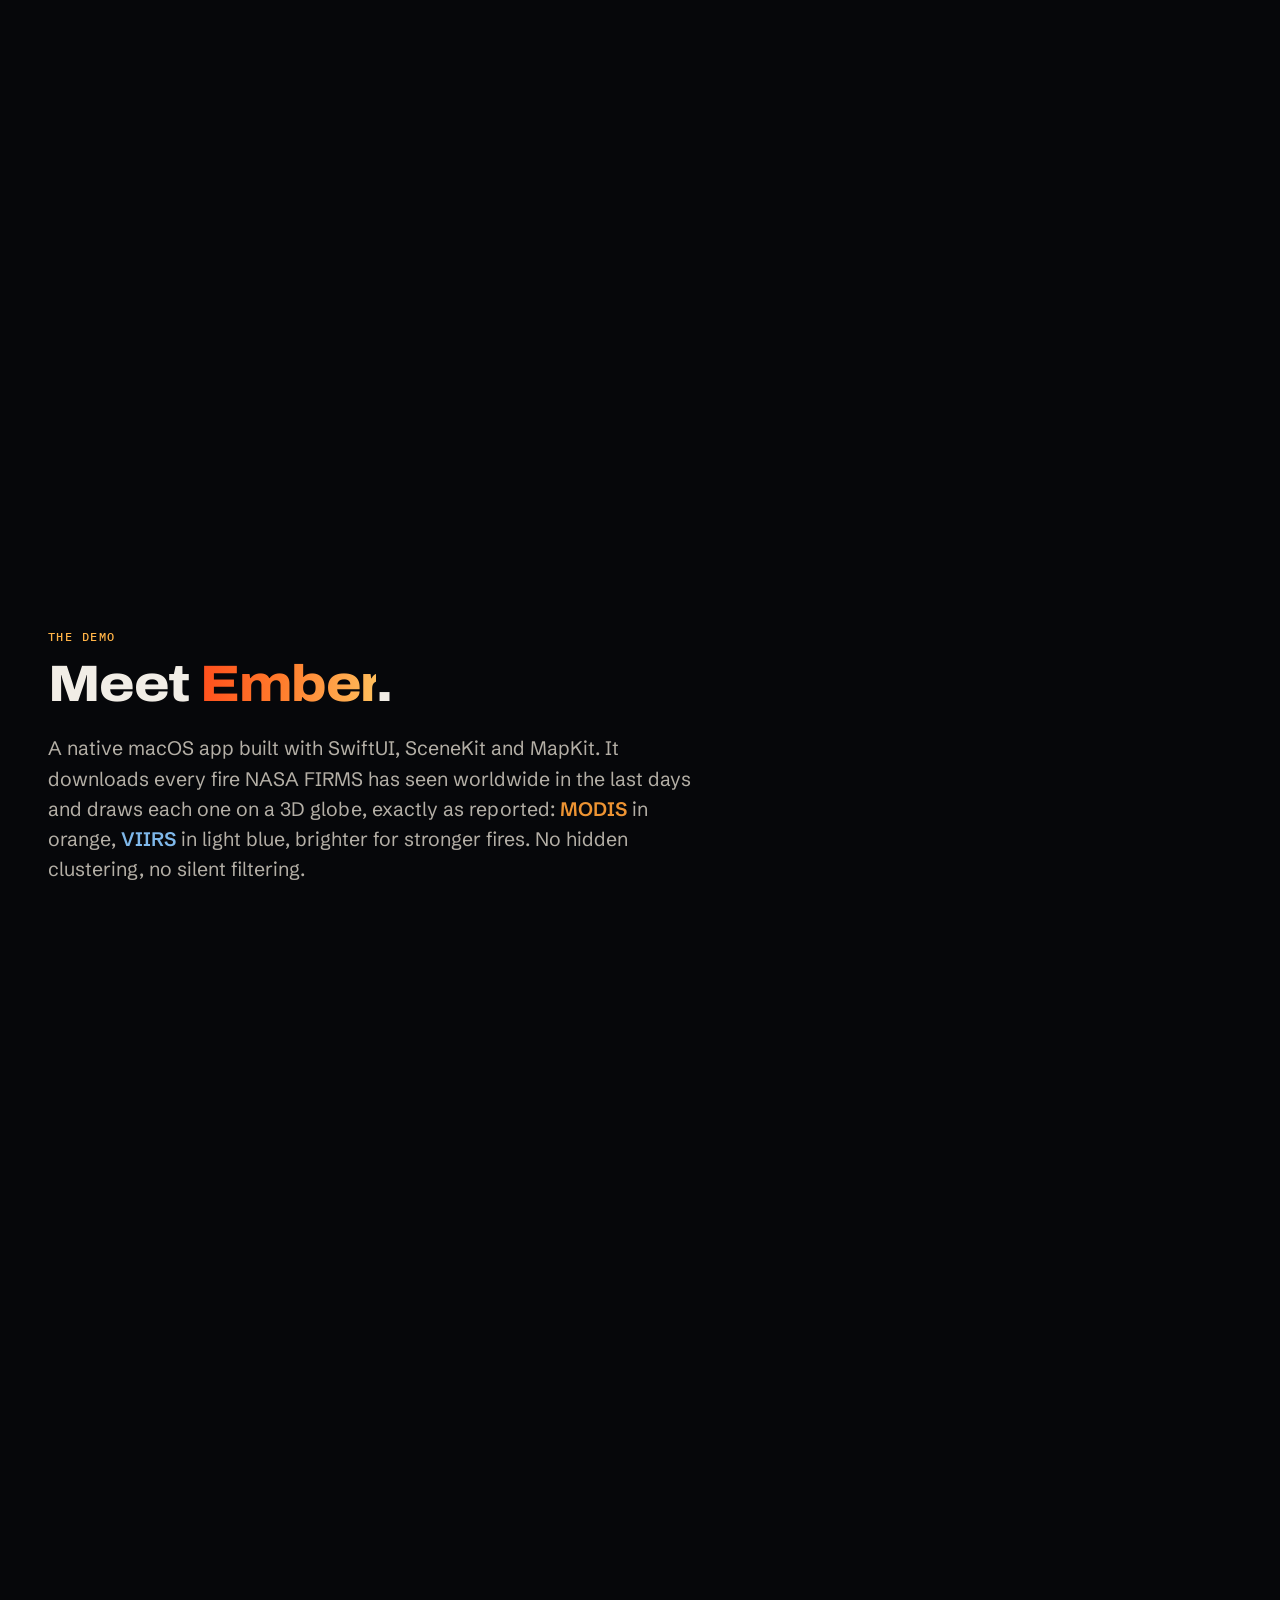
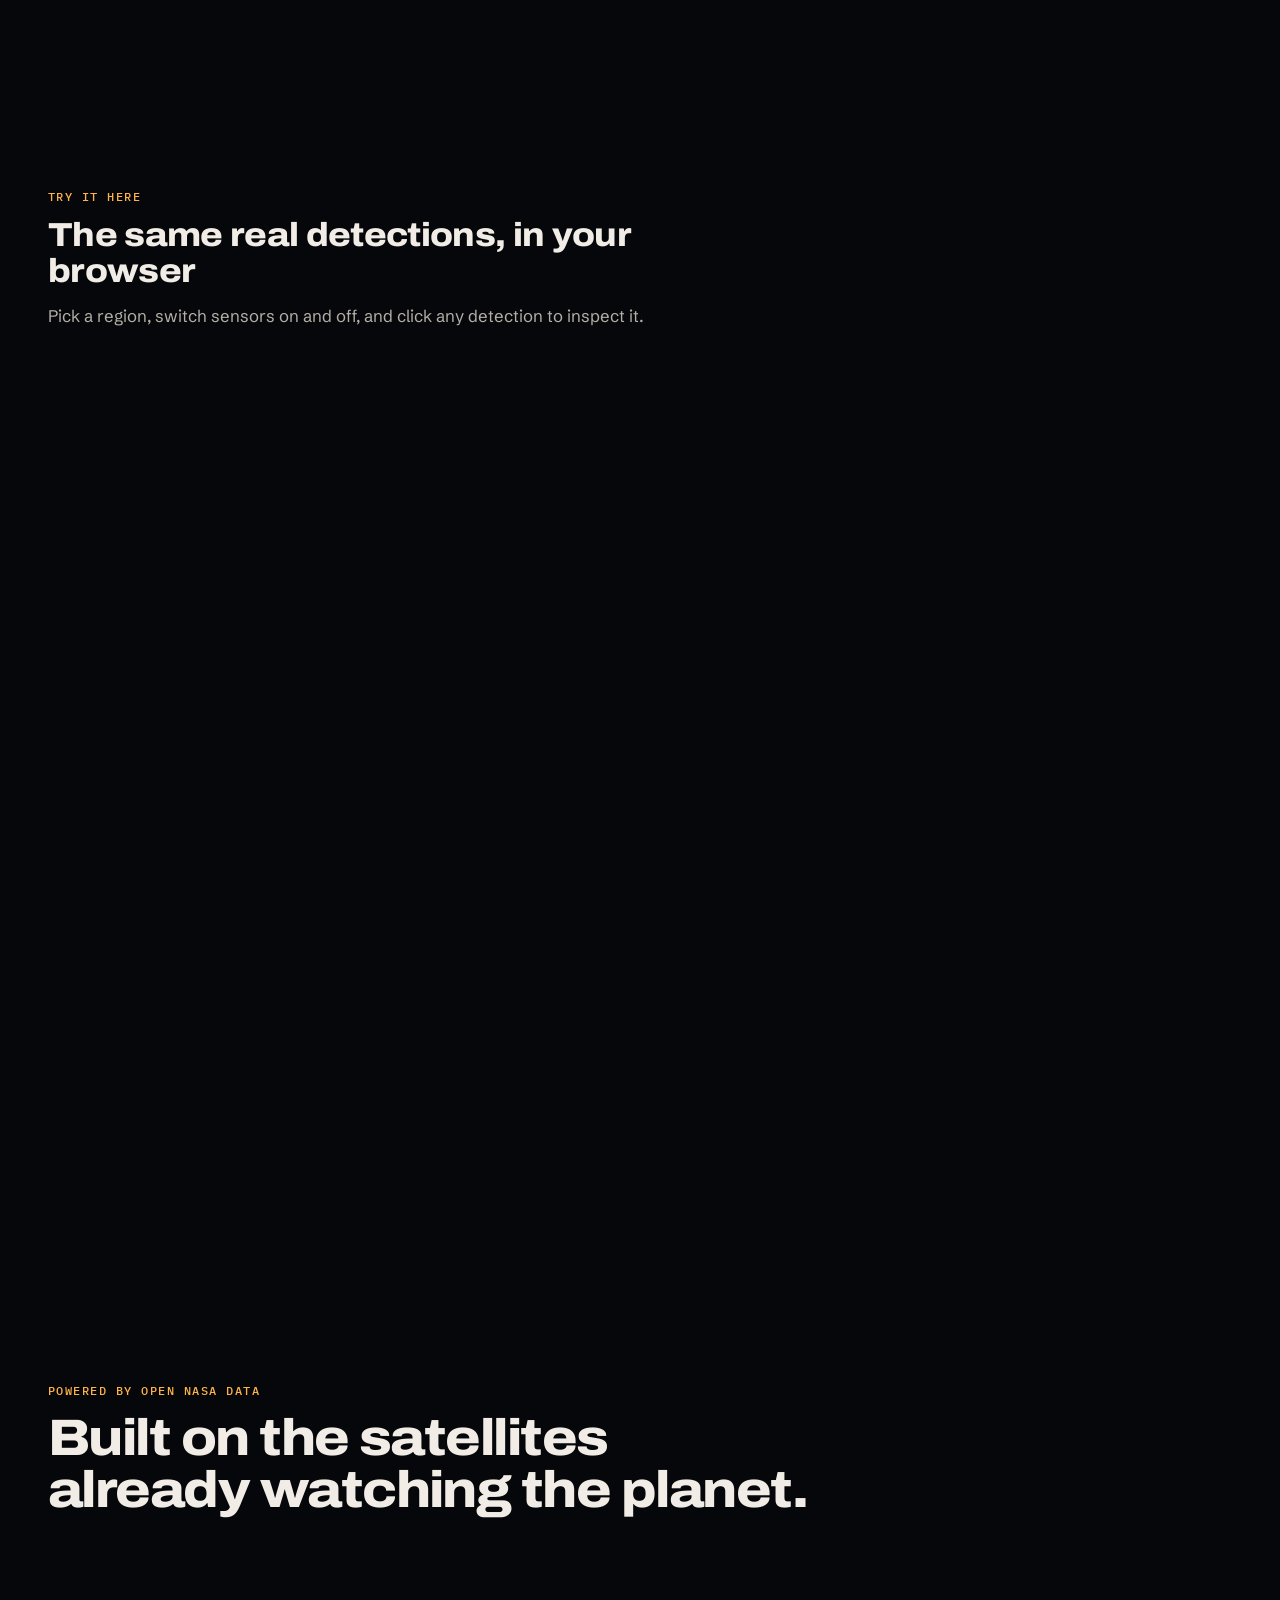
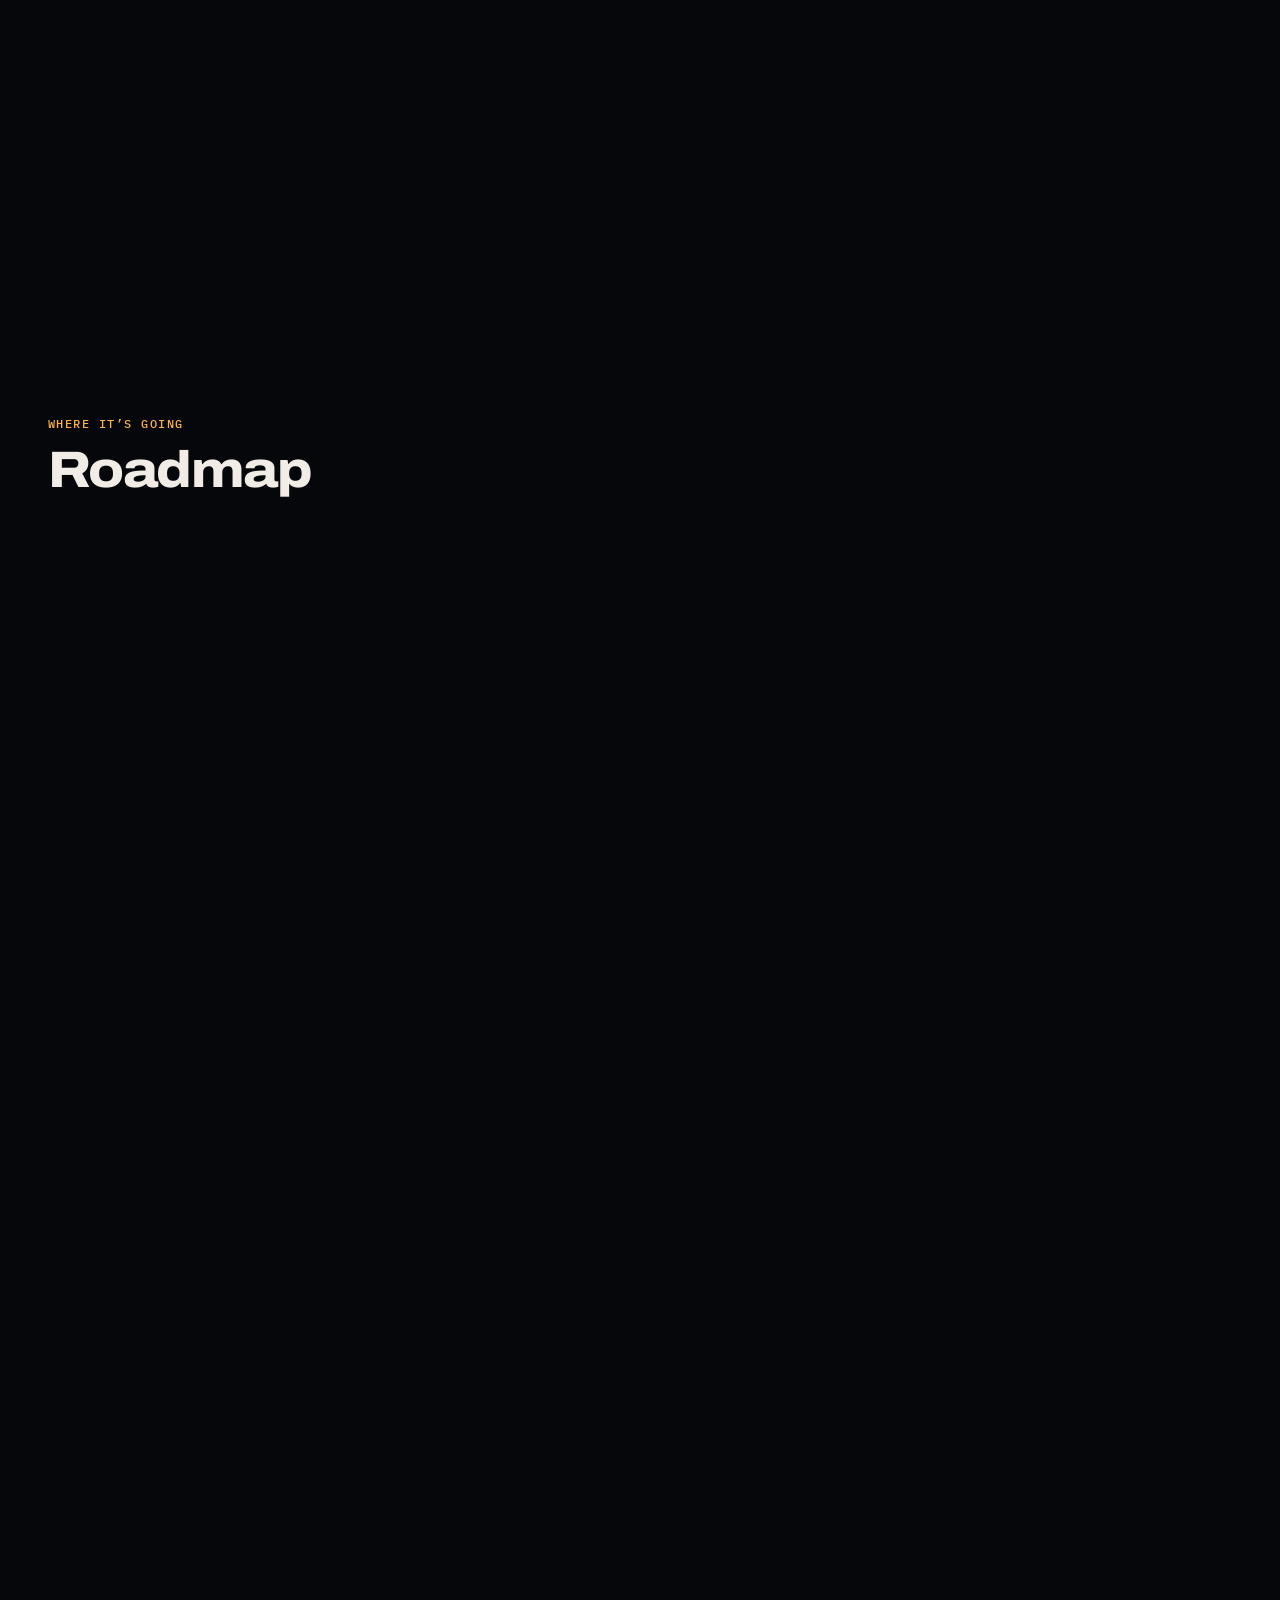
==== commit ce393015: "Merge space-apps-harmonization: harmonized record, results and v4 classifier Brings in the harmonize" ====
--- a/website/index.html
+++ b/website/index.html
@@ -41,15 +41,16 @@
 <!-- ============ NAVIGATION ============ -->
 <header class="nav" id="nav">
   <a class="brand" href="#top"><img src="favicon.svg" alt="" width="22" height="22">Ember</a>
-  <button class="nav-toggle" aria-expanded="false" aria-controls="nav-links" aria-label="Open menu"><span></span><span></span></button>
   <nav id="nav-links">
     <a href="#problem">Problem</a>
     <a href="#how">How it works</a>
+    <a href="#results">Results</a>
     <a href="#demo">Demo</a>
     <a href="#data">NASA data</a>
     <a href="#team">Team</a>
-    <a class="nav-cta" href="#demo">See the demo</a>
   </nav>
+  <a class="nav-cta" href="app/">Try it out <span aria-hidden="true">→</span></a>
+  <button class="nav-toggle" aria-expanded="false" aria-controls="nav-links" aria-label="Open menu"><span></span><span></span></button>
 </header>
 
 <main id="top">
@@ -182,7 +183,7 @@
   <ol class="pipeline">
     <li class="reveal"><span class="p-num">1</span><h3>Fetch</h3><p>Request MODIS and VIIRS detections for the whole world, or any area, for up to 10 days from the FIRMS API.</p></li>
     <li class="reveal"><span class="p-num">2</span><h3>Parse</h3><p>Turn each CSV row into a typed detection with location, time, brightness and fire power.</p></li>
-    <li class="reveal"><span class="p-num">3</span><h3>Harmonize</h3><p>Put both sensors on one timeline and one map, with their different confidence scales kept intact.</p></li>
+    <li class="reveal"><span class="p-num">3</span><h3>Harmonize</h3><p>Match MODIS and VIIRS detections of the same fire by pixel footprint, a 6-hour window and confidence, and merge them into one daily record.</p></li>
     <li class="reveal"><span class="p-num">4</span><h3>Classify</h3><p>A Random Forest gives every detection a probability that it is a real wildfire.</p></li>
     <li class="reveal"><span class="p-num">5</span><h3>Show &amp; share</h3><p>Draw it on a 3D globe and a map, inspect any detection, and export it for analysis.</p></li>
   </ol>
@@ -243,22 +244,125 @@
     <div>
       <p class="kicker">How we test it</p>
       <h3>Scored against fires that really happened</h3>
-      <p>The model trains on one fire season and is scored on seasons it has never seen, using CAL FIRE’s mapped fire perimeters as the answer key.</p>
+      <p>The model trains on four years of California fires, every month, and is scored on two years it has never seen, using CAL FIRE’s mapped fire perimeters as the answer key.</p>
       <dl class="results">
-        <div><dt>99%</dt><dd>of what it called wildfire really was, in 2021</dd></div>
-        <div><dt>92%</dt><dd>of non-wildfire detections removed, in 2021</dd></div>
-        <div><dt>126<small>/168</small></dt><dd>CAL FIRE fires caught in 2021, including 49 of the 77 with fewer than 5 detections</dd></div>
-        <div><dt>93% · 90%</dt><dd>accuracy on 2022 and 2023, where calling everything “wildfire” scores 45%</dd></div>
+        <div><dt>186<small>/205</small></dt><dd>CAL FIRE fires caught in 2024, a year it never saw (168 of 185 in 2025)</dd></div>
+        <div><dt>99%</dt><dd>of real fire detections kept in 2024 and 2025</dd></div>
+        <div><dt>75<small>/93</small></dt><dd>off-season fires caught (Nov–May), including Palisades and Eaton; the first model caught 18</dd></div>
+        <div><dt>86%</dt><dd>of non-wildfire detections removed in 2024, at 92% precision</dd></div>
       </dl>
-      <p class="results-note">Trained and tested in California only. Ember shows fires worldwide, but outside California treat its wildfire scores as a rough guide.</p>
+      <p class="results-note">Trained and tested in California only. Outside fire season and outside California it lets more farm and prescribed burns through, so treat its wildfire scores there as a rough guide.</p>
     </div>
     <ol class="mini-steps">
-      <li>Every MODIS + VIIRS detection in California, 2020 to 2023</li>
-      <li>Answer key: CAL FIRE fire perimeters</li>
-      <li>Train on 2020, then test on 2021, 2022 and 2023 (never seen)</li>
-      <li>Score <b>precision</b> (of everything flagged as fire, how much really was) and <b>recall</b> (of all real fires, how many were caught)</li>
-      <li>Compare with keeping every detection, unfiltered</li>
+      <li>Every MODIS + VIIRS detection in California, every month, 2020 to 2025</li>
+      <li>Answer key: CAL FIRE fire perimeters, with one pixel of tolerance</li>
+      <li>Train and tune on 2020–2023, one year held out at a time; test once on 2024 and 2025, which it never saw</li>
+      <li>In fire season (Jun–Oct): <b>99.2%</b> recall (of real fire detections, how many were kept) and <b>94–95%</b> precision (of everything flagged as fire, how much really was)</li>
+      <li>Live, 6–13 Nov 2026: <b>7 of 12</b> wildfires burning in the US caught, but 42% of prescribed-burn detections kept too</li>
     </ol>
+  </div>
+</section>
+
+<!-- ============ RESULTS · THE HARMONIZED RECORD ============ -->
+<section class="block" id="results">
+  <div class="block-head">
+    <p class="kicker">Results</p>
+    <h2>Two sensors, one fire record.</h2>
+    <p class="lead">Ember turns every MODIS and VIIRS hot spot over California into one daily record: false alarms dropped by the classifier, detections of the same fire matched across sensors, and a <b>source</b> column that says who saw it. 2024 and 2025 were never used to train or tune anything.</p>
+  </div>
+
+  <div class="stat-grid">
+    <article class="stat-card reveal">
+      <p class="stat-num"><span>40→73</span><small>%</small></p>
+      <p class="stat-label">of detections confirmed by the other sensor, before and after harmonization (California 2024; 42→81% in 2025)</p>
+      <p class="stat-src">Match rate · ml/outputs/harmonized/results.json</p>
+    </article>
+    <article class="stat-card reveal">
+      <p class="stat-num"><span>13→21</span><small>%</small></p>
+      <p class="stat-label">of ~1 km fire cell-days that both sensors report (2024; 14→27% in 2025)</p>
+      <p class="stat-src">Fire-map overlap · results.json</p>
+    </article>
+    <article class="stat-card reveal">
+      <p class="stat-num"><span>62→92</span><small>%</small></p>
+      <p class="stat-label">of detections that fall inside a CAL FIRE fire perimeter, raw vs harmonized (2024)</p>
+      <p class="stat-src">Checked against CAL FIRE FRAP perimeters</p>
+    </article>
+  </div>
+
+  <figure class="fig card fig-img reveal">
+    <img src="img/agreement.png" width="2000" height="920" loading="lazy" alt="Bar chart. Match rate between MODIS and VIIRS rises from 40% to 73% in California 2024 and from 42% to 81% in 2025 after harmonization. Fire-map overlap rises from 13% to 21% in 2024 and from 14% to 27% in 2025.">
+    <figcaption><b>Before</b> = raw FIRMS products overlaid on the same ~1 km cell and day. <b>After</b> = the harmonized record. The matching rules alone take 2024 from 40% to 57%; dropping false alarms takes it to 73%.</figcaption>
+    <details class="table-view">
+      <summary>Show as a table</summary>
+      <table>
+        <thead><tr><th>California</th><th>Match rate before</th><th>after</th><th>Fire-map overlap before</th><th>after</th></tr></thead>
+        <tbody>
+          <tr><td>2024</td><td>40.1%</td><td>73.3%</td><td>12.8%</td><td>21.5%</td></tr>
+          <tr><td>2025</td><td>41.8%</td><td>81.1%</td><td>13.7%</td><td>27.3%</td></tr>
+        </tbody>
+      </table>
+    </details>
+  </figure>
+
+  <!-- Case study -->
+  <div class="case reveal">
+    <div class="case-text">
+      <p class="kicker">Case study · Park Fire, July 2024</p>
+      <h3>VIIRS alone missed the first five days. The harmonized record didn’t.</h3>
+      <p>The Park Fire burned 429,603 acres in Butte and Tehama counties, California’s fourth-largest fire. Suomi NPP VIIRS has <b>no California data from 24 to 28 July</b>, the fire’s fastest days.</p>
+      <ul class="case-facts">
+        <li><b>15:33 PDT, 24 July:</b> Aqua MODIS sees the fire. Raw VIIRS alone first sees it on <b>29 July</b>.</li>
+        <li><b>First week:</b> raw VIIRS marks 170 ~1 km cells as burning; the harmonized record marks <b>1,270</b>.</li>
+        <li><b>The tail:</b> on 10, 12, 15 and 17 August only VIIRS’s 375 m pixels still find the smouldering edges.</li>
+        <li><b>Fire days covered:</b> MODIS 19, VIIRS 18, harmonized <b>23</b>.</li>
+      </ul>
+    </div>
+    <figure class="fig fig-img">
+      <img src="img/park_fire.png" width="2400" height="1240" loading="lazy" alt="Left: map of the Park Fire perimeter filled with about 1 km cells, most orange (seen by MODIS only), the northeast arm green (both sensors) and a few blue (VIIRS only). Right: stacked daily bars of fire cells from 24 July to 20 August 2024; the first five days are all MODIS because Suomi NPP VIIRS has no data, later days mix both sensors, and from 10 August only VIIRS still sees fire.">
+      <figcaption>Each ~1 km cell is coloured by which sensors ever saw fire there. Data: NASA FIRMS, CAL FIRE FRAP. Made by <code>ml/case_study.py</code>.</figcaption>
+    </figure>
+  </div>
+
+  <!-- Harmonized fire calendar -->
+  <div class="cal card reveal" id="cal">
+    <div class="cal-head">
+      <div>
+        <p class="kicker">Harmonized fire calendar</p>
+        <h3>Every day of fire in California, from both sensors</h3>
+        <p id="cal-summary" class="cal-summary"></p>
+        <p id="cal-agree" class="cal-summary"></p>
+      </div>
+      <div class="seg" id="cal-years" role="group" aria-label="Choose a year"></div>
+    </div>
+    <p id="cal-status" class="cal-summary">Loading the harmonized record…</p>
+    <div class="cal-body">
+      <div class="cal-left">
+        <div class="cal-scroll">
+          <svg id="cal-grid" tabindex="0" role="application" aria-label="Calendar of days. Use the arrow keys to move between days; the selected day is described below and drawn on the map."></svg>
+        </div>
+        <div class="cal-legend" id="cal-legend"></div>
+        <div class="cal-live" id="cal-live" aria-live="polite"></div>
+      </div>
+      <figure class="cal-mapbox">
+        <p class="card-title" id="cal-map-title"></p>
+        <canvas id="cal-map" role="img"></canvas>
+        <div class="cal-map-legend" id="cal-map-legend"></div>
+      </figure>
+    </div>
+    <div class="cal-tip" id="cal-tip" hidden></div>
+    <p class="cal-foot">Click a day to map it. The full record is one CSV per year with a <code>source</code> column (MODIS, VIIRS or MODIS+VIIRS): <a href="https://github.com/rishabreddy0809/Ember_Wildfires/blob/main/ml/outputs/harmonized/harmonized_fires_2024.csv">2024</a> · <a href="https://github.com/rishabreddy0809/Ember_Wildfires/blob/main/ml/outputs/harmonized/harmonized_fires_2025.csv">2025</a>.</p>
+  </div>
+
+  <!-- Weak spots -->
+  <div class="weak card reveal">
+    <p class="kicker">Known weak spots</p>
+    <h3>What the harmonized record still gets wrong</h3>
+    <ul>
+      <li><b>Off-season false alarms.</b> The year-round classifier now keeps winter fires like Palisades and Eaton, but about half of what it keeps from November to May is a farm or prescribed burn, not a mapped wildfire. Outside California, where it has no land-cover or burn-history data, it is less selective still.</li>
+      <li><b>Small fires are missed.</b> Of 394 fires under 100 acres in 2024, raw MODIS saw 54, raw VIIRS 73 and the harmonized record 84.</li>
+      <li><b>Part of the agreement gain is built in.</b> One classifier input is “did the other sensor see fire nearby?”, so the perimeter check is the independent evidence.</li>
+      <li><b>Outages and timing.</b> On VIIRS outage days the record is MODIS alone. No satellite passes between about 14:00 and 22:30, so evening fires are first seen at night.</li>
+    </ul>
   </div>
 </section>
 
@@ -372,12 +476,13 @@
     <p class="kicker">Where it’s going</p>
     <h2>Roadmap</h2>
   </div>
-  <!-- ✏️ EDIT THIS: change the "Next" items to match your real plans -->
   <ol class="roadmap">
     <li class="done reveal"><span class="rm-tag">Shipped</span><h3>Worldwide viewer</h3><p>macOS app that downloads, draws, inspects and exports every MODIS and VIIRS detection on Earth.</p></li>
-    <li class="done reveal"><span class="rm-tag">Shipped</span><h3>Real-fire classifier</h3><p>Random Forest trained on 2020 and tested on 2021 to 2023 against CAL FIRE perimeters.</p></li>
     <li class="done reveal"><span class="rm-tag">Shipped</span><h3>Model inside Ember</h3><p>Every detection gets a wildfire score in the app, with a sensitivity slider.</p></li>
-    <li class="now reveal"><span class="rm-tag">Next</span><h3>Beyond California</h3><p>Train with fire perimeters from other regions so the model holds up worldwide.</p></li>
+    <li class="done reveal"><span class="rm-tag">Shipped</span><h3>Harmonized fire record</h3><p>One daily California record from both sensors, validated against CAL FIRE perimeters for 2024 and 2025.</p></li>
+    <li class="done reveal"><span class="rm-tag">Shipped</span><h3>Year-round classifier</h3><p>Retrained on 2020–2023 across all months; it now keeps January fires such as Palisades and Eaton.</p></li>
+    <li class="now reveal"><span class="rm-tag">Next</span><h3>Fewer winter false alarms</h3><p>Teach the model prescribed burns explicitly and extend land-cover and burn-history data beyond California.</p></li>
+    <li class="next reveal"><span class="rm-tag">Next</span><h3>Beyond California</h3><p>Train with fire perimeters from other regions so the model holds up worldwide.</p></li>
   </ol>
 </section>
 
@@ -387,8 +492,7 @@
     <div class="avatar" aria-hidden="true">R</div>
     <div>
       <p class="kicker">Team</p>
-      <!-- ✏️ EDIT THIS: add teammates, a team name, or a line about yourself -->
-      <h2>Built by Rishab</h2>
+      <h2>Built solo by Rishab</h2>
       <p>A high school student in Shrewsbury, Massachusetts, who builds tools to make satellite data easier to understand. Ember started as a way to see the raw fire data before training a model on it.</p>
     </div>
   </div>
@@ -429,5 +533,6 @@
 </footer>
 
 <script type="module" src="js/main.js"></script>
+<script type="module" src="js/calendar.js"></script>
 </body>
 </html>
--- a/website/css/style.css
+++ b/website/css/style.css
@@ -66,11 +66,12 @@
 }
 .nav.solid { background: rgba(6,7,10,0.78); backdrop-filter: blur(14px) saturate(1.4); -webkit-backdrop-filter: blur(14px) saturate(1.4); border-bottom-color: var(--card-line); }
 .brand { display: inline-flex; align-items: center; gap: 9px; font: 800 1.1rem var(--display); font-stretch: 112%; letter-spacing: -0.01em; color: inherit; text-decoration: none; }
-#nav-links { display: flex; align-items: center; gap: 24px; }
+#nav-links { display: flex; align-items: center; gap: 24px; margin-left: auto; }
 #nav-links a { font: 500 0.88rem var(--sans); color: inherit; text-decoration: none; opacity: 0.7; padding: 4px 0; border-bottom: 1px solid transparent; transition: opacity 0.2s; }
 #nav-links a:hover { opacity: 1; }
 #nav-links a.active { opacity: 1; border-bottom-color: var(--fire); }
-#nav-links a.nav-cta { opacity: 1; padding: 7px 16px; border-radius: 999px; background: var(--fire-grad); color: #1a0a02; font-weight: 650; border: 0; box-shadow: 0 4px 20px rgba(255,106,43,0.35); }
+.nav-cta { flex: none; display: inline-flex; align-items: center; gap: 6px; font: 650 0.88rem var(--sans); text-decoration: none; padding: 8px 17px; border-radius: 999px; background: var(--fire-grad); color: #1a0a02; box-shadow: 0 4px 20px rgba(255,106,43,0.35); transition: transform 0.2s, box-shadow 0.2s; }
+.nav-cta:hover { transform: translateY(-1px); box-shadow: 0 6px 26px rgba(255,106,43,0.5); }
 .nav-toggle { display: none; background: none; border: 0; padding: 10px; cursor: pointer; color: inherit; }
 .nav-toggle span { display: block; width: 20px; height: 1.5px; background: currentColor; margin: 5px 0; }
 
@@ -429,6 +430,67 @@
 .story-start .hud { opacity: 0; }
 
 /* ---------- Responsive ---------- */
+
+/* ---------- Results: harmonized record, case study, calendar ---------- */
+#results .stat-num span { font-size: 0.82em; }
+.fig-img { margin-top: 26px; padding: 18px; }
+.fig-img img { display: block; width: 100%; height: auto; border-radius: 10px; }
+.table-view { margin-top: 12px; font-size: 0.86rem; color: var(--ink-2); }
+.table-view summary { cursor: pointer; font: 500 0.78rem var(--mono); letter-spacing: 0.06em; color: var(--ink-3); }
+.table-view table { border-collapse: collapse; margin-top: 10px; font-variant-numeric: tabular-nums; }
+.table-view th, .table-view td { text-align: left; padding: 6px 16px 6px 0; border-bottom: 1px solid var(--rule); }
+.table-view th { color: var(--ink-3); font-weight: 500; }
+
+.case { display: grid; grid-template-columns: minmax(0, 1fr); gap: 26px; margin-top: 90px; }
+.case-text { display: grid; grid-template-columns: minmax(0, 1fr) minmax(0, 1fr); gap: 0 44px; }
+.case-text > .kicker, .case-text > h3 { grid-column: 1 / -1; }
+@media (max-width: 900px) { .case-text { grid-template-columns: minmax(0, 1fr); } }
+.case h3, .cal h3, .weak h3 { font: 800 clamp(1.5rem, 2.4vw, 2rem)/1.08 var(--display); font-stretch: 110%; letter-spacing: -0.02em; margin: 0 0 0.6em; color: var(--ink); }
+.case .fig-img { margin-top: 0; padding: 0; }
+.case-facts { padding-left: 1.1em; margin: 0; color: var(--ink-2); }
+.case-facts li { margin-bottom: 0.6em; }
+
+.cal { position: relative; margin-top: 90px; padding: 30px; }
+.cal-head { display: flex; justify-content: space-between; gap: 20px; align-items: start; flex-wrap: wrap; }
+.cal-summary { font-size: 0.95rem; margin: 0 0 4px; }
+.cal-body { display: grid; grid-template-columns: minmax(0, 1fr) 300px; gap: 28px; margin-top: 22px; align-items: start; }
+.cal-scroll { overflow-x: auto; padding-bottom: 6px; }
+#cal-grid { display: block; outline: none; }
+#cal-grid:focus-visible { outline: 2px solid var(--accent); outline-offset: 4px; border-radius: 6px; }
+#cal-grid text { font: 400 10px var(--mono); fill: var(--ink-3); }
+#cal-grid rect { cursor: pointer; }
+#cal-grid rect.gap { stroke: #3987e5; stroke-width: 1.4; stroke-dasharray: 2 2; }
+#cal-grid rect:hover { stroke: var(--ink); stroke-width: 1.5; stroke-dasharray: none; }
+#cal-grid rect.sel { stroke: var(--ink); stroke-width: 2; stroke-dasharray: none; }
+.cal-legend, .cal-map-legend { display: flex; flex-wrap: wrap; align-items: center; gap: 4px 10px; margin-top: 12px; font: 400 0.76rem var(--mono); color: var(--ink-3); }
+.cal-legend i { display: inline-block; width: 13px; height: 13px; border-radius: 3px; margin-right: -6px; }
+.cal-legend .cal-leg-scale { margin-left: 4px; }
+.cal-legend .cal-leg-gap i { border: 1.4px dashed #3987e5; background: #1a1c22; margin-right: 6px; vertical-align: -2px; }
+.cal-map-legend i { display: inline-block; width: 10px; height: 10px; border-radius: 2px; margin-right: 6px; }
+.cal-live, .cal-tip { font-size: 0.86rem; color: var(--ink-2); }
+.cal-live { margin-top: 16px; display: flex; flex-wrap: wrap; gap: 4px 16px; min-height: 2.6em; }
+.cal-live b, .cal-tip b { color: var(--ink); width: 100%; }
+.cal-live span, .cal-tip span { display: inline-flex; align-items: center; gap: 6px; }
+.cal-live i, .cal-tip i { width: 9px; height: 9px; border-radius: 2px; display: inline-block; }
+.cal-live em, .cal-tip em { font-style: normal; color: var(--ink); font-variant-numeric: tabular-nums; }
+.cal-tip-total { color: var(--ink) !important; }
+.cal-tip-note { color: #9ec5f4 !important; }
+.cal-tip { position: absolute; z-index: 5; transform: translate(-50%, calc(-100% - 10px)); pointer-events: none; display: flex; flex-direction: column; gap: 3px;
+  min-width: 190px; padding: 10px 12px; border-radius: 10px; background: #0b0c10; border: 1px solid var(--card-line); box-shadow: 0 10px 30px rgba(0,0,0,0.5); }
+.cal-tip[hidden] { display: none; }
+.cal-mapbox { margin: 0; }
+.cal-mapbox .card-title { margin-bottom: 8px; min-height: 1.2em; }
+#cal-map { display: block; width: 100%; height: 330px; }
+.cal-foot { font-size: 0.86rem; margin: 22px 0 0; color: var(--ink-3) !important; }
+.cal-foot a, .case a { color: var(--accent); }
+.weak { margin-top: 26px; padding: 30px; }
+.weak ul { margin: 0; padding-left: 1.1em; color: var(--ink-2); }
+.weak li { margin-bottom: 0.7em; }
+@media (max-width: 900px) {
+  .cal-body { grid-template-columns: minmax(0, 1fr); }
+  .cal { padding: 22px 18px; }
+}
+
 @media (max-width: 1080px) {
   .app-body { grid-template-columns: 180px 1fr; }
   .app-inspector { grid-column: 1 / -1; border-left: 0; border-top: 1px solid var(--card-line); }
@@ -444,7 +506,8 @@
   #nav-links { display: none; position: fixed; top: 62px; left: 0; right: 0; flex-direction: column; align-items: stretch; gap: 0; padding: 8px 20px 18px; background: rgba(6,7,10,0.96); backdrop-filter: blur(14px); border-bottom: 1px solid var(--card-line); }
   #nav-links.open { display: flex; }
   #nav-links a { padding: 12px 0; border-bottom: 1px solid var(--card-line); opacity: 1; }
-  #nav-links a.nav-cta { margin-top: 12px; text-align: center; padding: 12px; }
+  .nav-cta { margin-left: auto; padding: 7px 14px; }
+  .nav-toggle { margin-right: -10px; }
   .stat-grid, .data-grid, .brief { grid-template-columns: 1fr; }
 }
 @media (max-width: 760px) {
